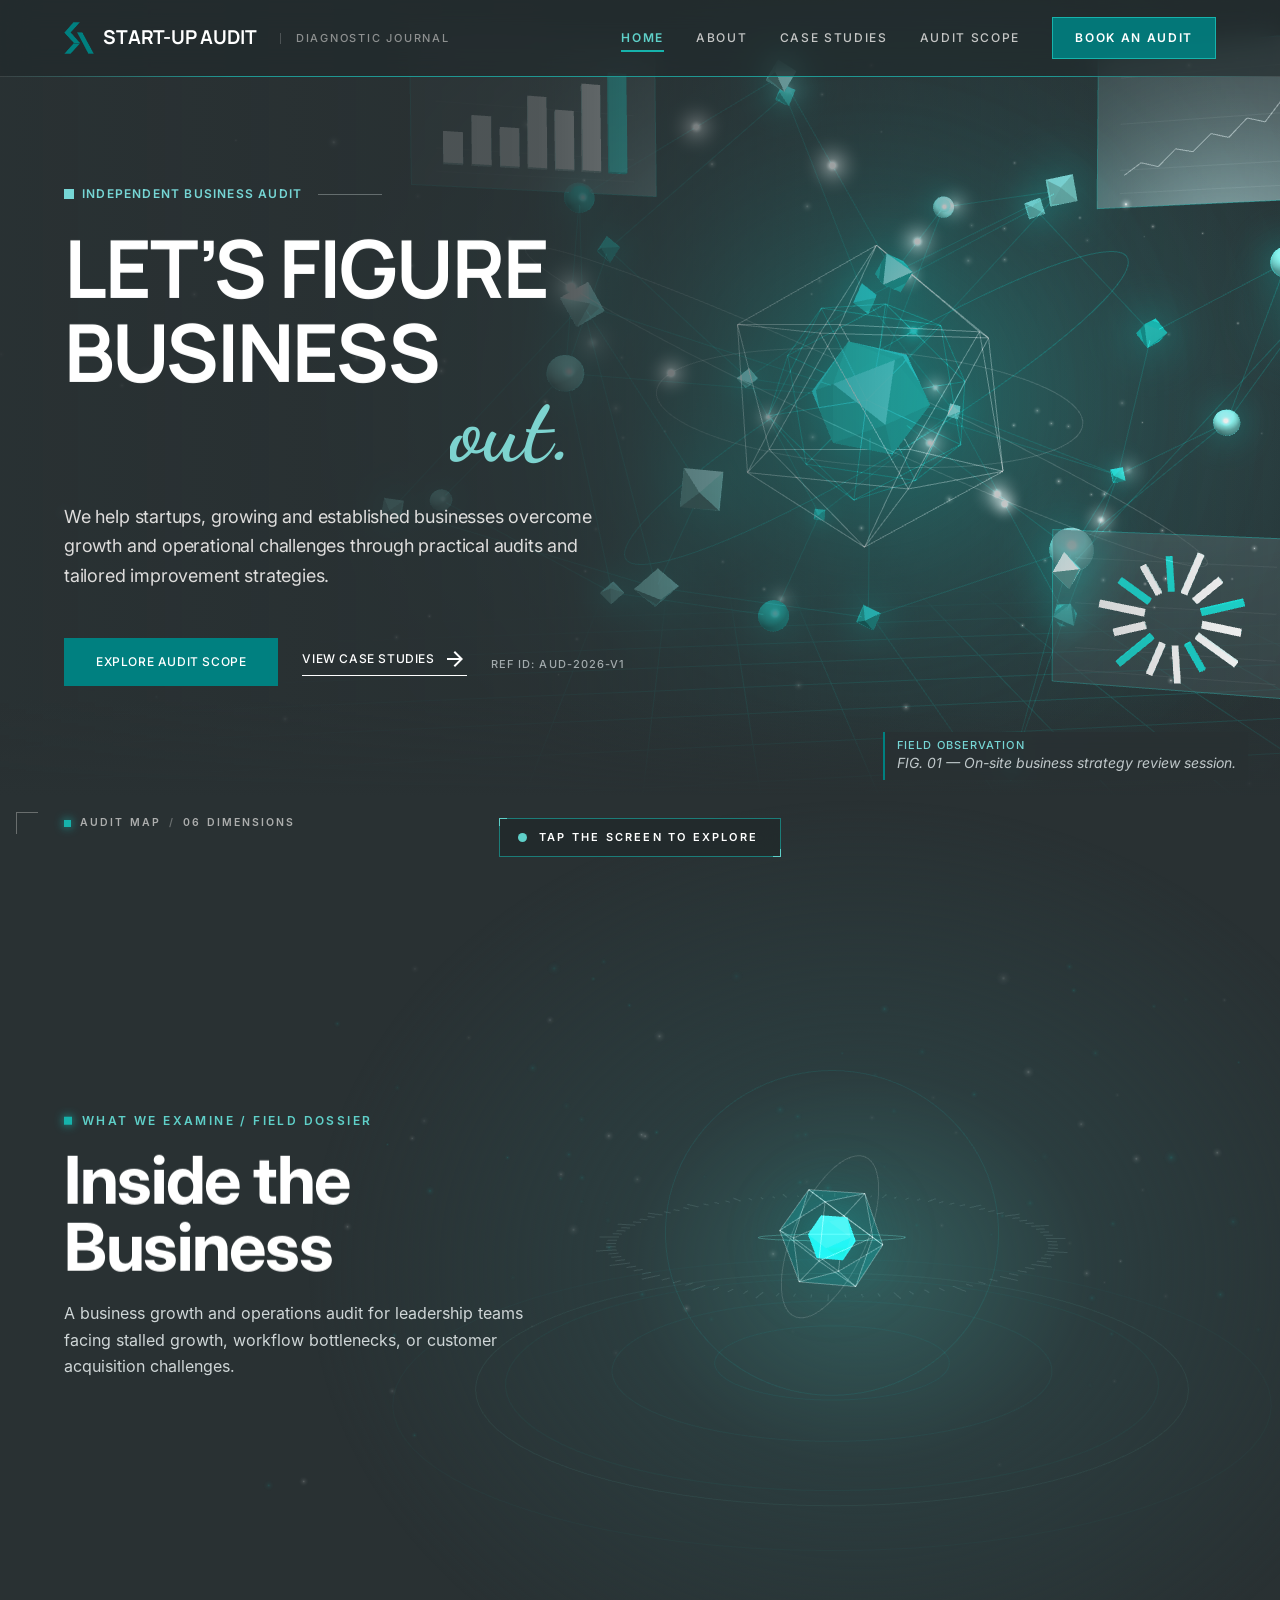
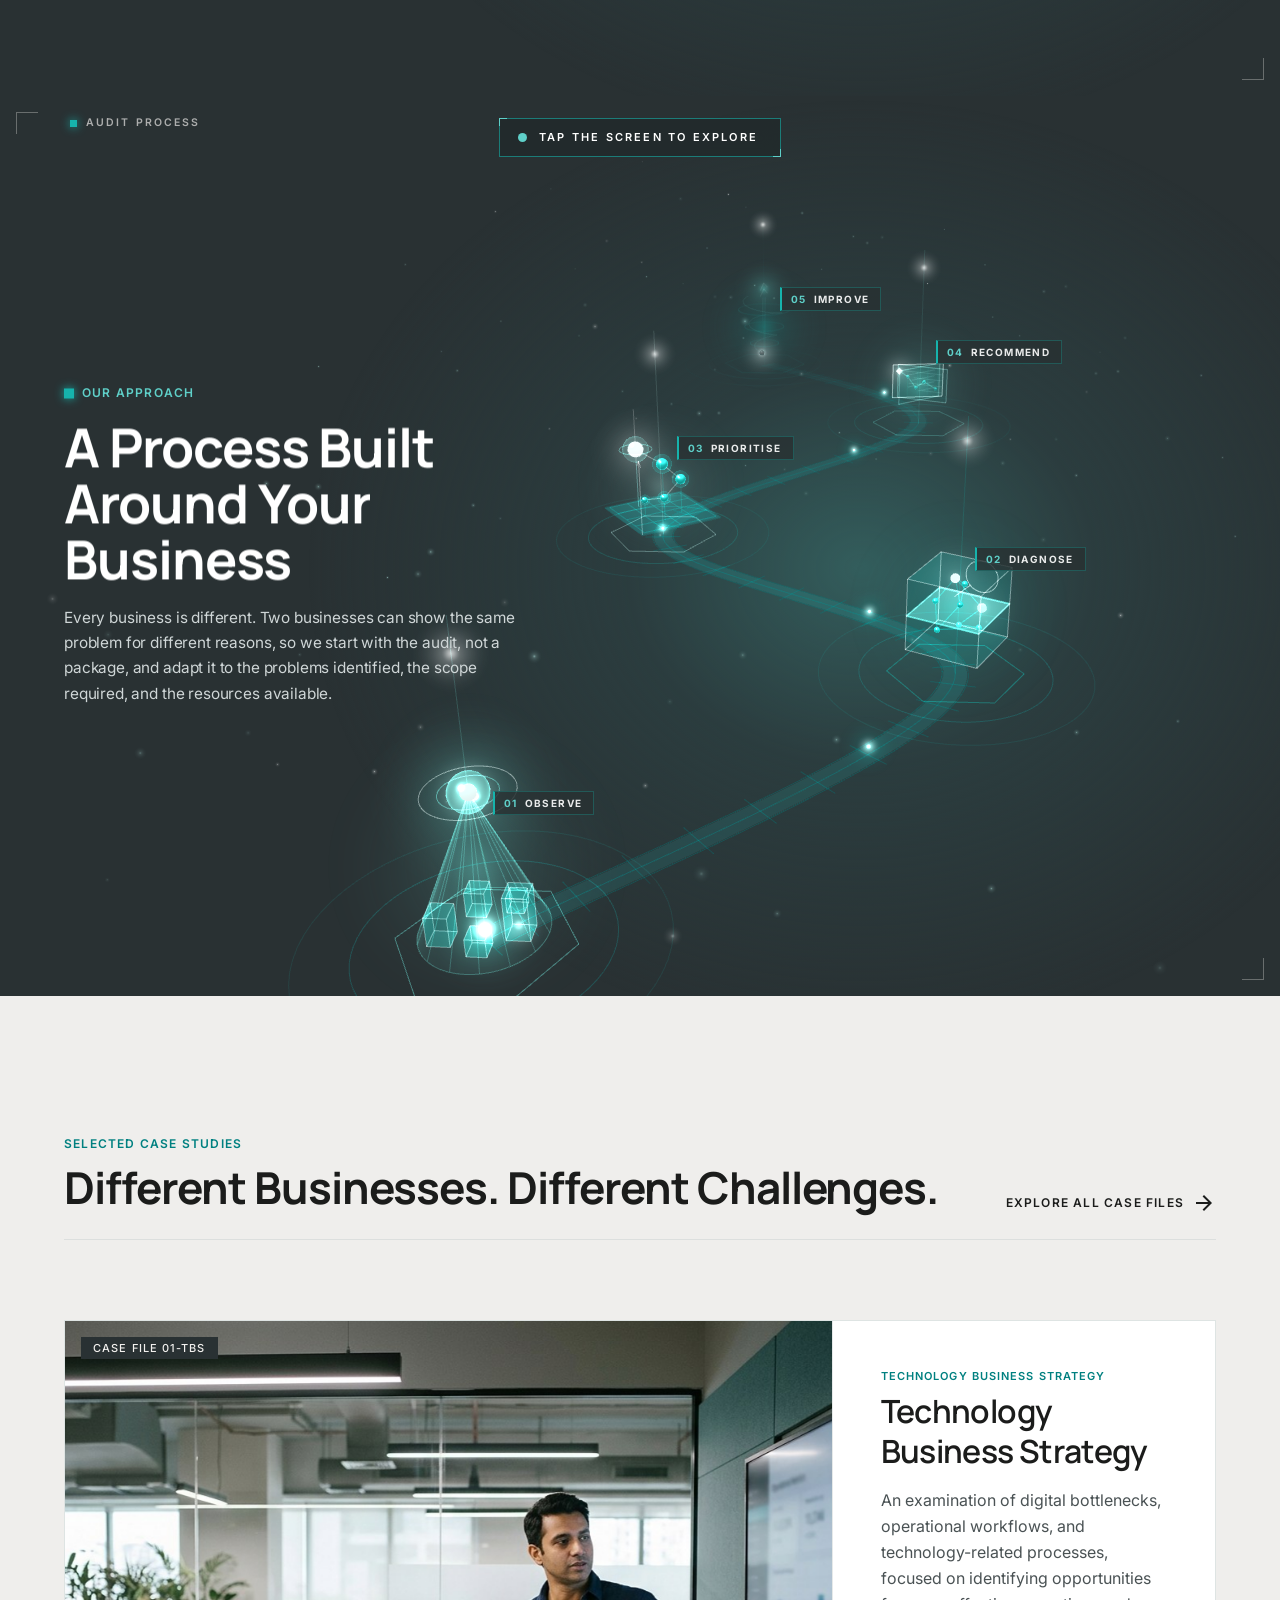
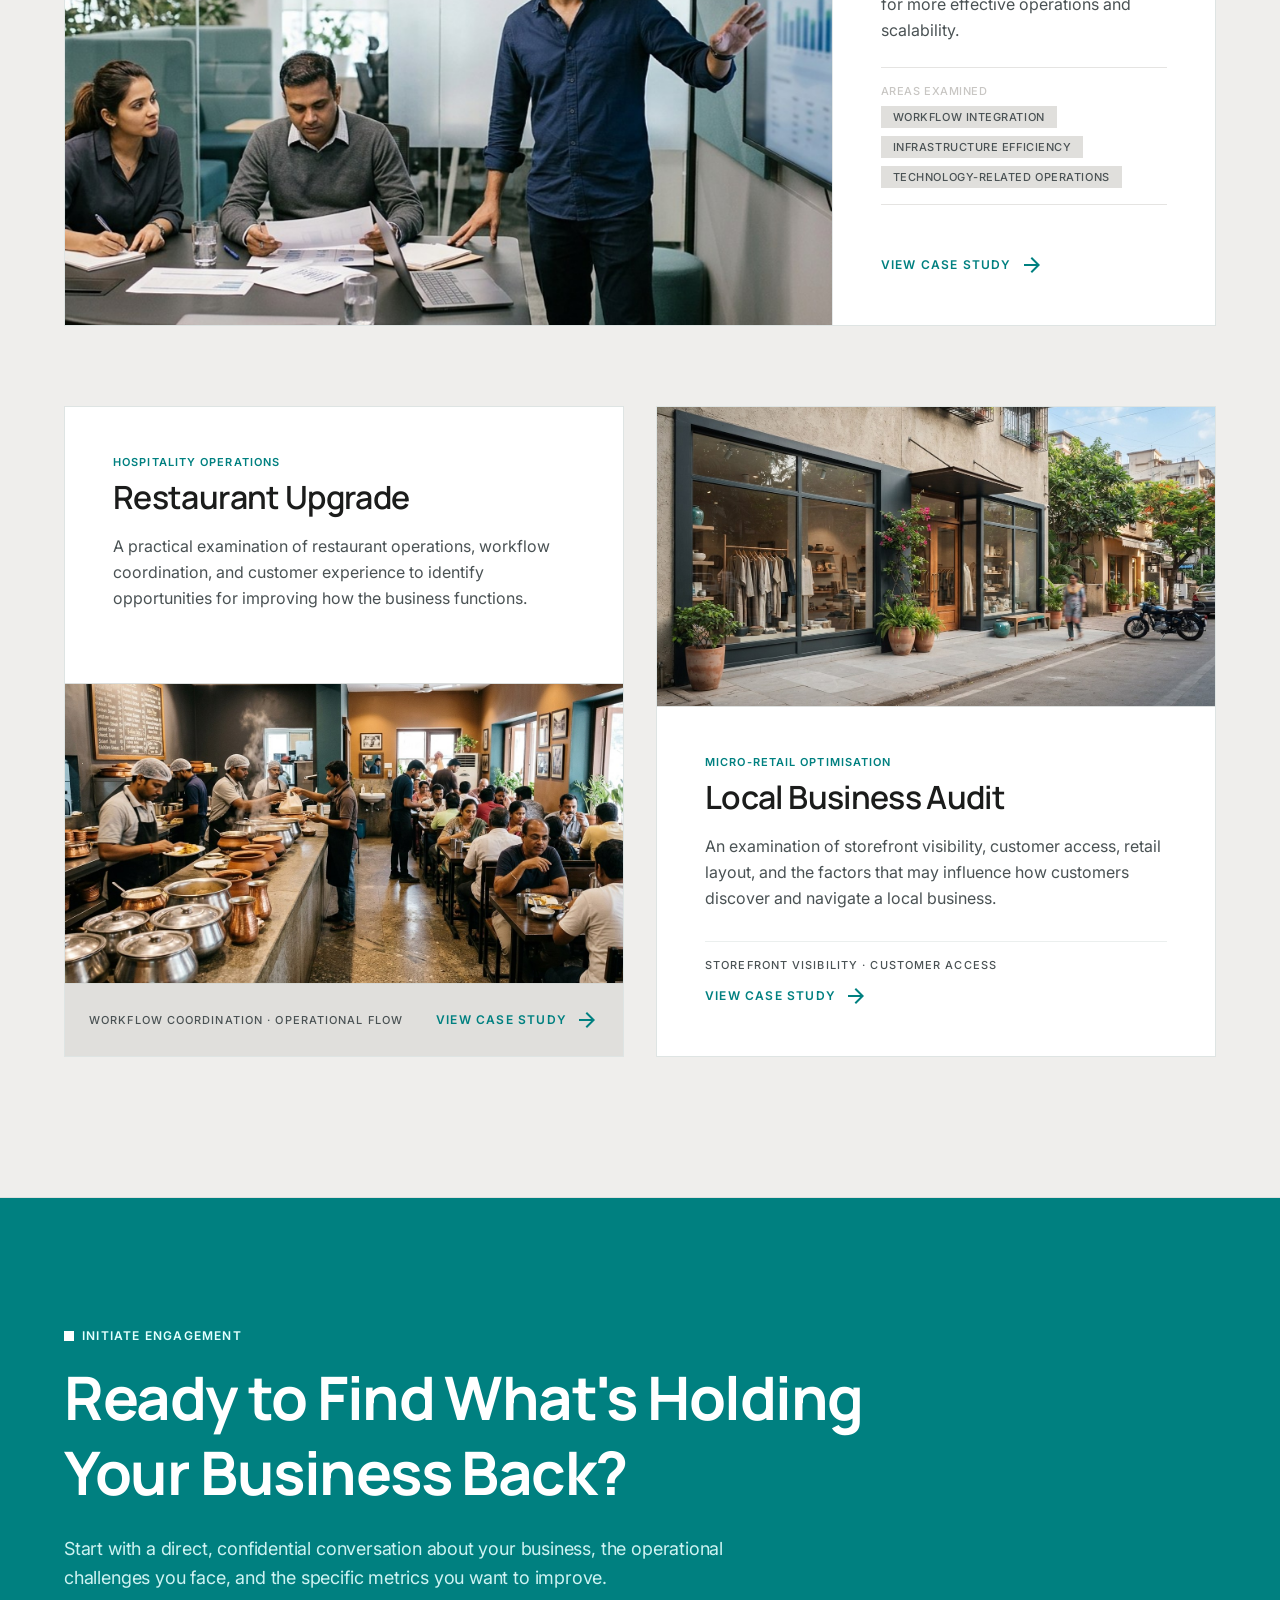
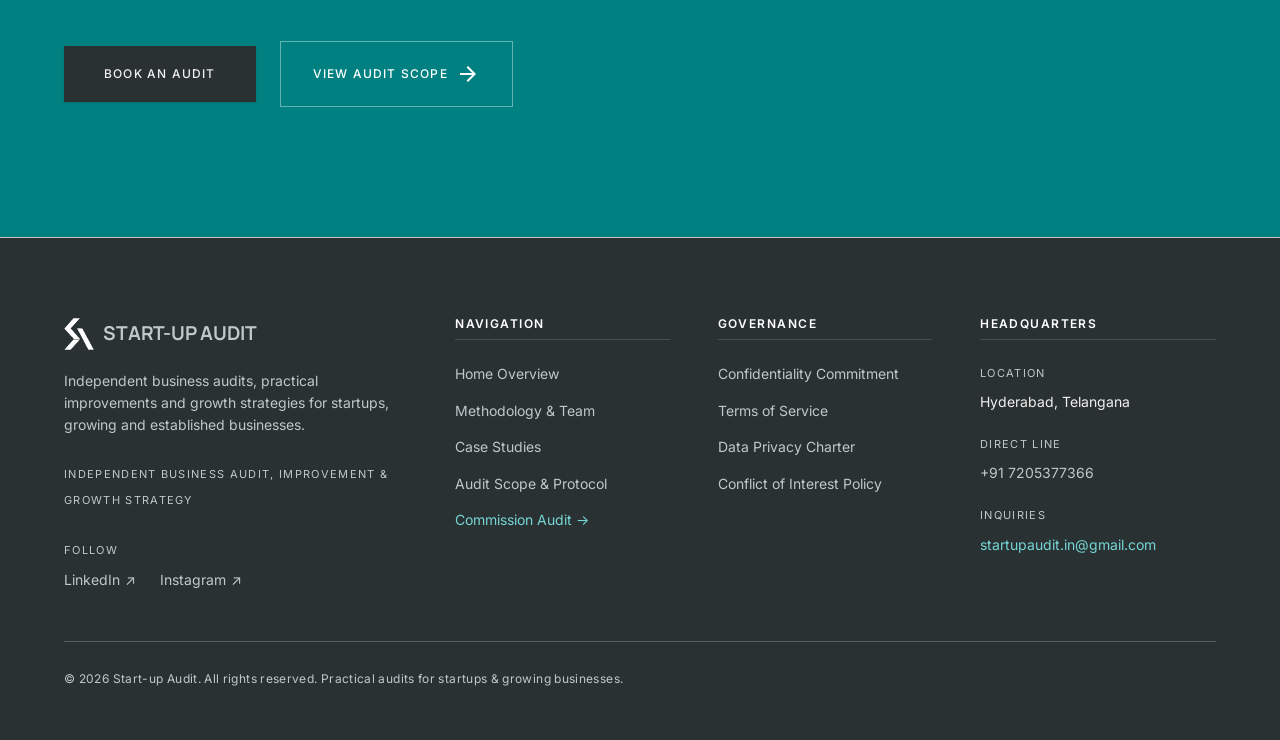
==== index.html @ 1851f8f7 "Home: HUD masthead that docks into a three-bar button, and tap-to-start gate for the 3D stories Co-A" ====
<!DOCTYPE html>
<html lang="en-IN">
<head>
<meta charset="utf-8">
<meta name="viewport" content="width=device-width, initial-scale=1.0">
<link href="https://fonts.googleapis.com" rel="preconnect">
<link crossorigin="" href="https://fonts.gstatic.com" rel="preconnect">
<link href="https://fonts.googleapis.com/css2?family=Inter:wght@300;400;500;600;700&amp;family=Manrope:wght@500;600;700;800&amp;family=Dancing+Script:wght@700&amp;display=swap" rel="stylesheet">
<title>Business Audit &amp; Growth Consultant Hyderabad | Start-up Audit</title>
<meta name="description" content="Independent business consultant in Hyderabad. Business audits, growth strategy and practical improvements for startups, growing and established businesses.">
<meta name="google-site-verification" content="BYNT9_urUxuMPynJCiL_C7TUNRv2Ig3piLC4osWs_dU" />
<meta name="robots" content="index, follow, max-image-preview:large">
<link rel="canonical" href="https://startup-audit.pages.dev/">
<meta name="author" content="Bhola, Start-up Audit">
<meta name="theme-color" content="#008080">
<meta property="og:title" content="Business Audit &amp; Growth Consultant Hyderabad | Start-up Audit">
<meta property="og:description" content="Independent business consultant in Hyderabad. Business audits, growth strategy and practical improvements for startups, growing and established businesses.">
<meta property="og:url" content="https://startup-audit.pages.dev/">
<meta property="og:image" content="https://startup-audit.pages.dev/assets/img/social-share.png?v=2">
<meta property="og:image:width" content="1200">
<meta property="og:image:height" content="630">
<meta property="og:image:alt" content="Start-up Audit — Independent Business Audit">
<meta property="og:type" content="website">
<meta property="og:site_name" content="Start-up Audit">
<meta property="og:locale" content="en_IN">
<meta name="twitter:card" content="summary_large_image">
<meta name="twitter:title" content="Business Audit &amp; Growth Consultant Hyderabad | Start-up Audit">
<meta name="twitter:description" content="Independent business consultant in Hyderabad. Business audits, growth strategy and practical improvements for startups, growing and established businesses.">
<meta name="twitter:image" content="https://startup-audit.pages.dev/assets/img/social-share.png?v=2">
<link rel="icon" type="image/png" sizes="48x48" href="assets/img/favicon-48.png">
<link rel="icon" type="image/png" sizes="192x192" href="assets/img/favicon-192.png">
<link rel="apple-touch-icon" href="assets/img/apple-touch-icon.png">
<script>document.documentElement.classList.add('js');</script>
<link rel="stylesheet" href="assets/css/home.css">
<link rel="stylesheet" href="assets/css/site.css">
<link rel="stylesheet" href="assets/css/hero3d.css">
<link rel="stylesheet" href="assets/css/audit3d.css">
<link rel="stylesheet" href="assets/css/method3d.css">
<link rel="stylesheet" href="assets/css/hudnav.css">
<script src="assets/js/site.js" defer></script>
<script src="assets/js/hero3d.js" defer></script>
<script src="assets/js/audit3d.js" defer></script>
<script src="assets/js/method3d.js" defer></script>
<script type="application/ld+json">
{
  "@context": "https://schema.org",
  "@graph": [
    {
      "@type": [
        "ProfessionalService",
        "LocalBusiness"
      ],
      "@id": "https://startup-audit.pages.dev/#organization",
      "name": "Start-up Audit",
      "url": "https://startup-audit.pages.dev/",
      "logo": "https://startup-audit.pages.dev/assets/img/logo.png",
      "sameAs": [
        "https://www.linkedin.com/company/145429270/",
        "https://www.instagram.com/startup.audit/"
      ],
      "image": "https://startup-audit.pages.dev/assets/img/social-share.png",
      "description": "Independent business audits, practical improvements and growth strategies for startups, growing and established businesses in Hyderabad.",
      "slogan": "Let's figure business out.",
      "email": "startupaudit.in@gmail.com",
      "telephone": "+917205377366",
      "address": {
        "@type": "PostalAddress",
        "addressLocality": "Hyderabad",
        "addressRegion": "Telangana",
        "addressCountry": "IN"
      },
      "areaServed": [
        {
          "@type": "City",
          "name": "Hyderabad"
        },
        {
          "@type": "State",
          "name": "Telangana"
        },
        {
          "@type": "Country",
          "name": "India"
        }
      ],
      "founder": {
        "@id": "https://startup-audit.pages.dev/about.html#founder"
      },
      "knowsAbout": [
        "Business audit",
        "Workflow audit",
        "Growth strategy",
        "Customer acquisition",
        "Brand and digital presence",
        "Operational efficiency"
      ],
      "contactPoint": {
        "@type": "ContactPoint",
        "contactType": "customer support",
        "telephone": "+917205377366",
        "email": "startupaudit.in@gmail.com",
        "areaServed": "IN",
        "availableLanguage": [
          "English",
          "Hindi"
        ]
      },
      "hasOfferCatalog": {
        "@type": "OfferCatalog",
        "name": "Business audit areas",
        "itemListElement": [
          {
            "@type": "Offer",
            "itemOffered": {
              "@type": "Service",
              "name": "Brand & Digital Presence Audit",
              "url": "https://startup-audit.pages.dev/audit-scope.html#brand-digital-presence",
              "provider": {
                "@id": "https://startup-audit.pages.dev/#organization"
              },
              "areaServed": "Hyderabad, India"
            }
          },
          {
            "@type": "Offer",
            "itemOffered": {
              "@type": "Service",
              "name": "Business Model & Financial Review",
              "url": "https://startup-audit.pages.dev/audit-scope.html#business-model-financial-review",
              "provider": {
                "@id": "https://startup-audit.pages.dev/#organization"
              },
              "areaServed": "Hyderabad, India"
            }
          },
          {
            "@type": "Offer",
            "itemOffered": {
              "@type": "Service",
              "name": "Operational & Workflow Audit",
              "url": "https://startup-audit.pages.dev/audit-scope.html#operational-workflow-audit",
              "provider": {
                "@id": "https://startup-audit.pages.dev/#organization"
              },
              "areaServed": "Hyderabad, India"
            }
          },
          {
            "@type": "Offer",
            "itemOffered": {
              "@type": "Service",
              "name": "Customer Experience Audit",
              "url": "https://startup-audit.pages.dev/audit-scope.html#customer-experience-audit",
              "provider": {
                "@id": "https://startup-audit.pages.dev/#organization"
              },
              "areaServed": "Hyderabad, India"
            }
          },
          {
            "@type": "Offer",
            "itemOffered": {
              "@type": "Service",
              "name": "Digital Marketing Audit & Customer Acquisition",
              "url": "https://startup-audit.pages.dev/audit-scope.html#marketing-customer-retention",
              "provider": {
                "@id": "https://startup-audit.pages.dev/#organization"
              },
              "areaServed": "Hyderabad, India"
            }
          },
          {
            "@type": "Offer",
            "itemOffered": {
              "@type": "Service",
              "name": "Growth & Business Strategy",
              "url": "https://startup-audit.pages.dev/audit-scope.html#growth-business-strategy",
              "provider": {
                "@id": "https://startup-audit.pages.dev/#organization"
              },
              "areaServed": "Hyderabad, India"
            }
          }
        ]
      }
    },
    {
      "@type": "WebSite",
      "@id": "https://startup-audit.pages.dev/#website",
      "url": "https://startup-audit.pages.dev/",
      "name": "Start-up Audit",
      "publisher": {
        "@id": "https://startup-audit.pages.dev/#organization"
      },
      "inLanguage": "en-IN"
    }
  ]
}
</script>
</head>
<body class="bg-surface-container-lowest font-body-md text-body-md text-on-surface antialiased" data-page="home">
<a class="sa-skip" href="#main">Skip to content</a>
<header class="sa-header" data-header>
<div class="sa-header__bar">
<a class="sa-brand" href="index.html" aria-label="Start-up Audit — home"><img src="assets/img/logo-teal.png" alt="" width="30" height="32"><span>START-UP AUDIT</span></a>
<span class="sa-tag">Diagnostic Journal</span>
<nav class="sa-nav" aria-label="Primary"><a href="index.html" aria-current="page">Home</a><a href="about.html">About</a><a href="case-studies.html">Case Studies</a><a href="audit-scope.html">Audit Scope</a></nav>
<a class="sa-cta" href="book-an-audit.html">Book an Audit</a>
<button class="sa-burger" type="button" aria-expanded="false" aria-controls="sa-mobile" aria-label="Open menu"><span class="sa-burger__bars" aria-hidden="true"><i></i><i></i><i></i></span></button>
</div>
<nav id="sa-mobile" class="sa-mobile" aria-label="Mobile" hidden>
<a href="index.html" aria-current="page">Home</a><a href="about.html">About</a><a href="case-studies.html">Case Studies</a><a href="audit-scope.html">Audit Scope</a>
<a class="sa-mobile__cta" href="book-an-audit.html">Book an Audit</a>
</nav>
</header>
<main id="main" class="w-full pt-[76px] bg-surface-container-lowest min-h-screen">
<div class="flex flex-col w-full">
<!-- =========================================================================
       SECTION B: HERO — STRONG EDITORIAL COMPOSITION (640-720px height)
       ========================================================================= -->
<section id="home-hero" class="w-full bg-inverse-surface border-b border-surface-variant overflow-hidden relative">
<div class="relative w-full min-h-[520px] lg:min-h-[720px] flex items-center overflow-hidden"> <!-- hero -->
<!-- Background Image -->
<div class="absolute inset-0 z-0">
<img src="assets/img/hero-workshop.jpg" alt="Three colleagues around a round table reviewing printed charts and notes in a bright meeting room." fetchpriority="high" decoding="async" class="w-full h-full object-cover object-right md:object-center">
</div>
<!-- Charcoal Gradient Overlay for effortless contrast -->
<div class="absolute inset-0 z-10 pointer-events-none" style="background: linear-gradient(to right, rgba(41, 49, 51, 0.94) 0%, rgba(41, 49, 51, 0.82) 42%, rgba(41, 49, 51, 0.35) 72%, rgba(41, 49, 51, 0.05) 100%);"></div>
<!-- Overlaid Typography & CTAs -->
<div class="relative z-20 w-full max-w-[1440px] mx-auto px-margin py-space-xl flex flex-col justify-center">
<div class="max-w-2xl space-y-space-md">
<!-- Micro-Label -->
<div class="flex items-center gap-space-xs">
<span class="w-2.5 h-2.5 bg-inverse-primary inline-block"></span>
<span class="font-label-md text-label-md uppercase tracking-widest text-inverse-primary font-semibold">
            INDEPENDENT BUSINESS AUDIT
          </span>
<div class="h-[1px] w-16 bg-outline-variant/40 ml-space-xs"></div>
</div>
<!-- Headline -->
<h1 data-text-reveal data-hero class="font-headline-xl text-[32px] leading-[1.1] md:text-headline-xl lg:font-display-xl lg:text-display-xl tracking-tight text-surface-container-lowest font-bold uppercase leading-[1.05]">LET&#8217;S FIGURE<br><span class="sa-hero-biz">BUSINESS<span class="sa-hero-out">out.</span></span></h1>
<!-- Supporting Text -->
<p class="font-body-lg text-body-lg text-inverse-on-surface/90 max-w-xl font-normal leading-relaxed">
          We help startups, growing and established businesses overcome growth and operational challenges through practical audits and tailored improvement strategies.
        </p>
<!-- CTA Group -->
<div class="pt-space-md flex flex-wrap items-center gap-space-md">
<a class="inline-flex items-center justify-center bg-primary-container hover:bg-primary text-on-primary font-label-md text-label-md uppercase tracking-wider px-8 py-4 transition-colors" href="audit-scope.html">Explore Audit Scope
          </a>
<a class="group inline-flex items-center gap-2 font-label-md text-label-md uppercase tracking-wider text-surface-container-lowest hover:text-inverse-primary pb-1 border-b border-surface-container-lowest hover:border-inverse-primary transition-all" href="case-studies.html">
<span class="">View Case Studies</span>
<span class="sa-ico text-[16px] group-hover:translate-x-1 transition-transform"><svg stroke="currentColor" fill="currentColor" stroke-width="0" viewBox="0 0 24 24" aria-hidden="true" focusable="false" height="1em" width="1em" xmlns="http://www.w3.org/2000/svg"><path fill="none" d="M0 0h24v24H0z"></path><path d="m12 4-1.41 1.41L16.17 11H4v2h12.17l-5.58 5.59L12 20l8-8z"></path></svg></span>
</a>
<div class="w-full lg:w-auto pt-space-xs lg:pt-0">
<span class="font-label-sm text-label-sm uppercase tracking-widest text-secondary-fixed-dim/80">REF ID: AUD-2026-V1</span>
</div>
</div>
</div>
</div>
<!-- Architectural Caption Tag Bottom Right -->
<div class="hidden md:block absolute bottom-4 right-8 z-20 bg-inverse-surface/85 backdrop-blur-sm border-l-2 border-primary-container px-3 py-1.5">
<div class="font-label-sm text-label-sm uppercase tracking-widest text-inverse-primary">FIELD OBSERVATION</div>
<div class="font-body-sm text-body-sm text-secondary-fixed-dim italic">FIG. 01 — On-site business strategy review session.</div>
</div>
</div>
</section>
<!-- =========================================================================
       SECTION C: STATEMENT SECTION (Full-width Platinum White #E5E4E2)
       ========================================================================= -->

<!-- =========================================================================
       SECTION D: INSIDE THE BUSINESS — SCROLL-DRIVEN 3D AUDIT SYSTEM
       ========================================================================= -->
<section id="services" class="a3d-section">
<!-- Scroll-driven 3D audit system (assets/js/audit3d.js, assets/css/audit3d.css). Every dimension below is real HTML, so it still reads without WebGL or JavaScript. -->
<div class="a3d" data-a3d>
<div class="a3d-track">
<div class="a3d-pin">
<div class="a3d-glow" aria-hidden="true"></div>
<canvas class="a3d-canvas" aria-hidden="true"></canvas>
<div class="a3d-title">
<div class="a3d-eyebrow"><span class="a3d-sq"></span><span>WHAT WE EXAMINE / FIELD DOSSIER</span></div>
<h2 data-text-reveal>Inside the Business</h2>
<p>A business growth and operations audit for leadership teams facing stalled growth, workflow bottlenecks, or customer acquisition challenges.</p>
</div>
<div class="a3d-hud" aria-hidden="true"><span class="a3d-dot"></span><span class="a3d-hud-o">AUDIT MAP <i>/</i> 06 DIMENSIONS</span><span class="a3d-hud-f">AUDIT MAP <i>/</i> <b data-cur>01</b> OF 06</span></div>
<div class="a3d-labels" aria-hidden="true">
<span class="a3d-lbl" data-name="Brand &amp; Digital Presence"><b>01</b><span>Brand &amp; Digital Presence</span></span>
<span class="a3d-lbl" data-name="Business Model &amp; Financial Review"><b>02</b><span>Business Model &amp; Financial Review</span></span>
<span class="a3d-lbl" data-name="Operations"><b>03</b><span>Operations</span></span>
<span class="a3d-lbl" data-name="Customer Experience"><b>04</b><span>Customer Experience</span></span>
<span class="a3d-lbl" data-name="Marketing &amp; Retention"><b>05</b><span>Marketing &amp; Retention</span></span>
<span class="a3d-lbl" data-name="Growth &amp; Business Strategy"><b>06</b><span>Growth &amp; Business Strategy</span></span>
</div>
<div class="a3d-hint" aria-hidden="true"><span class="a3d-hint-o">Tap the screen to begin <i>·</i> or keep scrolling</span><span class="a3d-hint-f">Scroll for the next module</span><span class="a3d-hint-l">Scroll to continue</span></div>
<div class="a3d-rail" aria-hidden="true"><i></i><i></i><i></i><i></i><i></i><i></i></div>
<div class="a3d-panel" aria-live="polite">
<article class="a3d-art" data-i="0" aria-labelledby="a3d-t0">
<div class="a3d-meta"><span class="a3d-chap">CHAPTER 01 <i>/</i> IDENTITY &amp; TOUCHPOINTS</span><span class="a3d-stagen">STAGE 01 OF 06</span></div>
<figure class="a3d-fig"><img src="assets/img/ch1-brand-storefront.jpg" alt="A modern independent clothing boutique with a glass shopfront on a busy neighbourhood street." width="1264" height="848" loading="lazy" decoding="async"></figure>
<div class="a3d-head"><span class="a3d-num">01</span><span class="a3d-chip">BRAND &amp; DIGITAL PRESENCE</span></div>
<h3 id="a3d-t0">Brand &amp; Digital Presence Audit</h3>
<p>We review your website, search and social presence, brand message and customer journey to find gaps that make it harder for the right customers to find and trust you.</p>
<div class="a3d-actions"><a class="a3d-link" href="audit-scope.html#brand-digital-presence">Explore audit →</a></div>
</article>
<article class="a3d-art" data-i="1" aria-labelledby="a3d-t1">
<div class="a3d-meta"><span class="a3d-chap">CHAPTER 02 <i>/</i> CAPITAL &amp; MARGIN INTEGRITY</span><span class="a3d-stagen">STAGE 02 OF 06</span></div>
<figure class="a3d-fig"><img src="assets/img/ch2-financial-ledger.jpg" alt="An overhead view of hands reviewing printed financial statements beside a calculator and a laptop showing a spreadsheet." width="1264" height="848" loading="lazy" decoding="async"><figcaption>FINANCIAL REVIEW</figcaption></figure>
<div class="a3d-head"><span class="a3d-num">02</span><span class="a3d-chip">BUSINESS MODEL &amp; FINANCIAL REVIEW</span></div>
<h3 id="a3d-t1">Business Model &amp; Financial Review</h3>
<p>We examine the business model, pricing, margins and operating costs to find financial weak points early.</p>
<div class="a3d-actions"><a class="a3d-link" href="audit-scope.html#business-model-financial-review">Explore audit →</a></div>
</article>
<article class="a3d-art" data-i="2" aria-labelledby="a3d-t2">
<div class="a3d-meta"><span class="a3d-chap">CHAPTER 03 <i>/</i> CAPACITY &amp; THROUGHPUT</span><span class="a3d-stagen">STAGE 03 OF 06</span></div>
<figure class="a3d-fig"><img src="assets/img/ch3-warehouse.jpg" alt="Two staff members packing and checking stock beside steel shelving in a small business stockroom." width="1264" height="848" loading="lazy" decoding="async"></figure>
<div class="a3d-head"><span class="a3d-num">03</span><span class="a3d-chip">OPERATIONAL AUDIT</span></div>
<h3 id="a3d-t2">Operational &amp; Workflow Audit</h3>
<p>We map key workflows, handoffs, delays and responsibilities to find bottlenecks, then suggest prioritised improvements with practical timelines.</p>
<div class="a3d-actions"><a class="a3d-link" href="audit-scope.html#operational-workflow-audit">Explore audit →</a></div>
</article>
<article class="a3d-art" data-i="3" aria-labelledby="a3d-t3">
<div class="a3d-meta"><span class="a3d-chap">CHAPTER 04 <i>/</i> JOURNEY &amp; RETENTION</span><span class="a3d-stagen">STAGE 04 OF 06</span></div>
<figure class="a3d-fig"><img src="assets/img/ch4-service-point.jpg" alt="A cafe owner handing a paper bag across the counter to a smiling customer." width="1264" height="848" loading="lazy" decoding="async"><figcaption>SERVICE POINT MAPPING</figcaption></figure>
<div class="a3d-head"><span class="a3d-num">04</span><span class="a3d-chip">CUSTOMER EXPERIENCE AUDIT</span></div>
<h3 id="a3d-t3">Customer Experience Audit</h3>
<p>We trace the customer journey from discovery to enquiry, purchase and repeat business to find friction limiting acquisition or loyalty.</p>
<div class="a3d-actions"><a class="a3d-link" href="audit-scope.html#customer-experience-audit">Explore audit →</a></div>
</article>
<article class="a3d-art" data-i="4" aria-labelledby="a3d-t4">
<div class="a3d-meta"><span class="a3d-chap">CHAPTER 05 <i>/</i> CONVERSION &amp; RETENTION</span><span class="a3d-stagen">STAGE 05 OF 06</span></div>
<figure class="a3d-fig"><img src="assets/img/ch5-botanical-storefront.jpg" alt="An inviting neighbourhood shop with large windows, planters and cafe seating on the pavement." width="1264" height="848" loading="lazy" decoding="async"><figcaption>COMMUNICATION CADENCE</figcaption></figure>
<div class="a3d-head"><span class="a3d-num">05</span><span class="a3d-chip">MARKETING &amp; CUSTOMER RETENTION</span><span class="a3d-sub">SUSTAINABLE REPEAT DEMAND</span></div>
<h3 id="a3d-t4">Digital Marketing Audit &amp; Customer Acquisition</h3>
<p>We review marketing channels, messaging and conversion paths to assess how customers are acquired, where prospects drop off and how retention can improve.</p>
<div class="a3d-actions"><a class="a3d-link" href="audit-scope.html#marketing-customer-retention">Explore audit →</a></div>
</article>
<article class="a3d-art" data-i="5" aria-labelledby="a3d-t5">
<div class="a3d-meta"><span class="a3d-chap">CHAPTER 06 <i>/</i> MACRO STRATEGY &amp; CAPITAL</span><span class="a3d-stagen">STAGE 06 OF 06 — FINALE</span></div>
<figure class="a3d-fig"><img src="assets/img/case-technology-office.jpg" alt="Four colleagues gathered around a long table reviewing plans in a modern open office." width="1376" height="768" loading="lazy" decoding="async"><figcaption>PHASED EXPANSION FRAMEWORK</figcaption></figure>
<div class="a3d-head"><span class="a3d-num">06</span><span class="a3d-chip">GROWTH &amp; BUSINESS STRATEGY</span></div>
<h3 id="a3d-t5">Growth &amp; Business Strategy</h3>
<p>Where revenue exists but growth has stalled, we review positioning, capacity and past growth efforts to set practical priorities in a roadmap.</p>
<div class="a3d-actions"><a class="a3d-link" href="audit-scope.html#growth-business-strategy">Explore audit →</a></div>
</article>
</div>
<ul class="a3d-sr" aria-label="Six audit dimensions"><li><a href="audit-scope.html#brand-digital-presence">Brand &amp; Digital Presence</a></li><li><a href="audit-scope.html#business-model-financial-review">Business Model &amp; Financial Review</a></li><li><a href="audit-scope.html#operational-workflow-audit">Operations</a></li><li><a href="audit-scope.html#customer-experience-audit">Customer Experience</a></li><li><a href="audit-scope.html#marketing-customer-retention">Marketing &amp; Retention</a></li><li><a href="audit-scope.html#growth-business-strategy">Growth &amp; Business Strategy</a></li></ul>
</div>
</div>
</div>
</section>
<!-- =========================================================================
       SECTION E: AUDIT PROCESS (Pure White #FFFFFF)
       ========================================================================= -->
<section id="process" class="w-full bg-surface-container-lowest py-14 lg:py-[140px] border-b border-surface-variant">
<div class="max-w-[1440px] mx-auto px-margin">
<!-- Process Header -->
<div class="max-w-3xl mb-space-xl">
<div class="flex items-center gap-space-xs mb-space-xs">
<span class="w-2.5 h-2.5 bg-primary-container inline-block"></span>
<span class="font-label-md text-label-md uppercase tracking-widest text-primary-container font-semibold">OUR APPROACH</span>
</div>
<h2 data-text-reveal class="font-headline-xl text-[28px] leading-tight md:text-headline-xl text-on-surface font-bold tracking-tight mb-space-sm">
          A Process Built Around Your Business
        </h2>
<p class="font-body-lg text-body-lg text-on-surface-variant">
          Every business is different. Two businesses can show the same problem for different reasons, so we start with the audit, not a package, and adapt it to the problems identified, the scope required, and the resources available.
        </p>
</div>
<!-- 5-Stage Horizontal Process Track -->
<div class="relative mt-space-xl">
<!-- Connecting Line behind checkpoints (desktop only) -->
<div class="hidden lg:block absolute top-[28px] left-[5%] right-[5%] h-[2px] bg-surface-variant z-0 sa-draw"></div>
<div class="sa-hscroll flex items-stretch gap-4 overflow-x-auto snap-x snap-mandatory pb-6 md:pb-0 md:grid md:overflow-visible md:grid-cols-2 lg:grid-cols-5 md:gap-gutter lg:gap-space-md relative z-10" data-stagger tabindex="0" aria-label="Audit process steps, scroll horizontally">
<!-- Step 1: Observe -->
<div class="flex flex-col shrink-0 w-[72%] snap-start md:w-auto md:shrink">
<div class="flex items-center gap-3 mb-space-md">
<div class="w-14 h-14 bg-surface-container-lowest border-2 border-primary-container flex items-center justify-center font-headline-md text-xl md:text-headline-md text-primary-container font-bold shadow-sm">
                01
              </div>
<div class="lg:hidden h-[1px] flex-1 bg-surface-variant"></div>
</div>
<div class="border-t-2 border-primary-container lg:border-t-0 pt-space-xs">
<h3 class="font-headline-md text-xl md:text-headline-md text-on-surface font-semibold mb-space-xs">Observe</h3>
<p class="font-body-sm text-body-sm text-on-surface-variant leading-relaxed">
                Understand how the business works through walkthroughs, records and direct observation of daily operations.
              </p>
</div>
</div>
<!-- Step 2: Diagnose -->
<div class="flex flex-col shrink-0 w-[72%] snap-start md:w-auto md:shrink">
<div class="flex items-center gap-3 mb-space-md">
<div class="w-14 h-14 bg-surface-container-lowest border-2 border-primary-container flex items-center justify-center font-headline-md text-xl md:text-headline-md text-primary-container font-bold shadow-sm">
                02
              </div>
<div class="lg:hidden h-[1px] flex-1 bg-surface-variant"></div>
</div>
<div class="border-t-2 border-primary-container lg:border-t-0 pt-space-xs">
<h3 class="font-headline-md text-xl md:text-headline-md text-on-surface font-semibold mb-space-xs">Diagnose</h3>
<p class="font-body-sm text-body-sm text-on-surface-variant leading-relaxed">
                Identify problems and opportunities, from workflow gaps and margin leaks to missed customers.
              </p>
</div>
</div>
<!-- Step 3: Prioritise -->
<div class="flex flex-col shrink-0 w-[72%] snap-start md:w-auto md:shrink">
<div class="flex items-center gap-3 mb-space-md">
<div class="w-14 h-14 bg-surface-container-lowest border-2 border-primary-container flex items-center justify-center font-headline-md text-xl md:text-headline-md text-primary-container font-bold shadow-sm">
                03
              </div>
<div class="lg:hidden h-[1px] flex-1 bg-surface-variant"></div>
</div>
<div class="border-t-2 border-primary-container lg:border-t-0 pt-space-xs">
<h3 class="font-headline-md text-xl md:text-headline-md text-on-surface font-semibold mb-space-xs">Prioritise</h3>
<p class="font-body-sm text-body-sm text-on-surface-variant leading-relaxed">
                Analyse root causes and rank issues by business impact, risk and effort, to start where it matters.
              </p>
</div>
</div>
<!-- Step 4: Recommend -->
<div class="flex flex-col shrink-0 w-[72%] snap-start md:w-auto md:shrink">
<div class="flex items-center gap-3 mb-space-md">
<div class="w-14 h-14 bg-surface-container-lowest border-2 border-primary-container flex items-center justify-center font-headline-md text-xl md:text-headline-md text-primary-container font-bold shadow-sm">
                04
              </div>
<div class="lg:hidden h-[1px] flex-1 bg-surface-variant"></div>
</div>
<div class="border-t-2 border-primary-container lg:border-t-0 pt-space-xs">
<h3 class="font-headline-md text-xl md:text-headline-md text-on-surface font-semibold mb-space-xs">Recommend</h3>
<p class="font-body-sm text-body-sm text-on-surface-variant leading-relaxed">
                Develop practical solutions that fit your needs, resources, timelines and costs.
              </p>
</div>
</div>
<!-- Step 5: Improve -->
<div class="flex flex-col shrink-0 w-[72%] snap-start md:w-auto md:shrink">
<div class="flex items-center gap-3 mb-space-md">
<div class="w-14 h-14 bg-primary-container text-on-primary flex items-center justify-center font-headline-md text-xl md:text-headline-md font-bold shadow-sm">
                05
              </div>
<div class="lg:hidden h-[1px] flex-1 bg-surface-variant"></div>
</div>
<div class="border-t-2 border-primary-container lg:border-t-0 pt-space-xs">
<h3 class="font-headline-md text-xl md:text-headline-md text-on-surface font-semibold mb-space-xs">Improve</h3>
<p class="font-body-sm text-body-sm text-on-surface-variant leading-relaxed">
                Support agreed implementation in stages, check the results and adjust the strategy within the engagement scope.
              </p>
</div>
</div>
</div>
</div>
<div class="mt-space-lg max-w-3xl"><p class="font-body-lg text-body-lg text-on-surface-variant leading-relaxed">For a new business or one already running, the strategy is built around your customers, services and resources, then implemented one stage at a time. <a class="text-primary underline underline-offset-4 hover:text-on-surface font-semibold" href="audit-scope.html#how-we-build-strategy">See how we build it</a></p></div>
</div>
</section>
<!-- =========================================================================
       SECTION F: CASE-STUDY SHOWCASE (Charcoal & White Transition)
       ========================================================================= -->
<section id="case-studies" class="w-full bg-surface-container py-14 lg:py-[140px] border-b border-outline-variant/40">
<div class="max-w-[1440px] mx-auto px-margin">
<div class="flex flex-col md:flex-row md:items-end justify-between mb-space-xl pb-space-md border-b border-outline-variant/40 gap-4">
<div>
<span class="font-label-md text-label-md uppercase tracking-widest text-primary font-semibold block mb-space-xs">SELECTED CASE STUDIES</span>
<h2 class="font-headline-xl text-[28px] leading-tight md:text-headline-xl text-on-surface font-bold tracking-tight" data-text-reveal>Different Businesses. Different Challenges.</h2>
</div>
<a class="group mt-4 md:mt-0 inline-flex items-center gap-2 font-label-md text-label-md uppercase tracking-widest text-on-surface hover:text-primary font-semibold transition-colors" href="case-studies.html"><span>Explore All Case Files</span><span class="sa-ico text-[16px] group-hover:translate-x-1 transition-transform"><svg stroke="currentColor" fill="currentColor" stroke-width="0" viewBox="0 0 24 24" aria-hidden="true" focusable="false" height="1em" width="1em" xmlns="http://www.w3.org/2000/svg"><path fill="none" d="M0 0h24v24H0z"></path><path d="m12 4-1.41 1.41L16.17 11H4v2h12.17l-5.58 5.59L12 20l8-8z"></path></svg></span></a>
</div>
<div class="grid grid-cols-12 gap-0 border border-outline-variant/50 bg-surface-container-lowest mb-space-xl overflow-hidden">
<div class="col-span-12 lg:col-span-8 relative min-h-[140px] sm:min-h-[220px] lg:min-h-[440px] bg-surface-container overflow-hidden" data-img-reveal>
<img class="absolute inset-0 w-full h-full object-cover" src="assets/img/cs-meeting.jpg" alt="A team member presenting a dashboard on a wall screen to two colleagues seated at a table in a glass-walled office." loading="lazy" decoding="async" data-parallax>
<div class="absolute top-4 left-4 bg-inverse-surface text-inverse-on-surface px-3 py-1 font-label-sm text-label-sm uppercase tracking-widest z-10">CASE FILE 01-TBS</div>
</div>
<div class="col-span-12 lg:col-span-4 p-space-lg flex flex-col justify-between border-t lg:border-t-0 lg:border-l border-outline-variant/40 gap-space-md">
<div>
<div class="font-label-sm text-label-sm uppercase tracking-widest text-primary font-semibold mb-2">TECHNOLOGY BUSINESS STRATEGY</div>
<h3 class="font-headline-lg text-2xl md:text-headline-lg text-on-surface font-semibold mb-space-sm">Technology Business Strategy</h3>
<p class="font-body-md text-body-md text-on-surface-variant leading-relaxed mb-space-md">An examination of digital bottlenecks, operational workflows, and technology-related processes, focused on identifying opportunities for more effective operations and scalability.</p>
<div class="border-t border-b border-surface-variant py-space-sm mb-space-md">
<div class="font-label-sm text-label-sm uppercase tracking-wider text-outline mb-2">AREAS EXAMINED</div>
<div class="flex flex-wrap gap-2"><span class="inline-block bg-surface-container-low px-3 py-1 font-label-sm text-label-sm uppercase tracking-wider text-on-surface-variant">Workflow Integration</span><span class="inline-block bg-surface-container-low px-3 py-1 font-label-sm text-label-sm uppercase tracking-wider text-on-surface-variant">Infrastructure Efficiency</span><span class="inline-block bg-surface-container-low px-3 py-1 font-label-sm text-label-sm uppercase tracking-wider text-on-surface-variant">Technology-Related Operations</span></div>
</div>
</div>
<a class="group inline-flex items-center gap-2 font-label-md text-label-md uppercase tracking-widest text-primary hover:text-on-surface font-semibold transition-colors " href="case-study-technology-business-strategy.html"><span>View Case Study</span><span class="sa-ico text-[16px] group-hover:translate-x-1 transition-transform"><svg stroke="currentColor" fill="currentColor" stroke-width="0" viewBox="0 0 24 24" aria-hidden="true" focusable="false" height="1em" width="1em" xmlns="http://www.w3.org/2000/svg"><path fill="none" d="M0 0h24v24H0z"></path><path d="m12 4-1.41 1.41L16.17 11H4v2h12.17l-5.58 5.59L12 20l8-8z"></path></svg></span></a>
</div>
</div>
<div class="grid grid-cols-12 gap-gutter" data-stagger>
<div class="col-span-12 lg:col-span-6 border border-outline-variant/50 bg-surface-container-lowest flex flex-col justify-between">
<div class="p-space-lg">
<div class="font-label-sm text-label-sm uppercase tracking-widest text-primary font-semibold mb-2">HOSPITALITY OPERATIONS</div>
<h3 class="font-headline-lg text-2xl md:text-headline-lg text-on-surface font-semibold mb-space-sm">Restaurant Upgrade</h3>
<p class="font-body-md text-body-md text-on-surface-variant leading-relaxed mb-space-md">A practical examination of restaurant operations, workflow coordination, and customer experience to identify opportunities for improving how the business functions.</p>
</div>
<div class="relative h-[200px] sm:h-[260px] lg:h-[300px] bg-surface-container overflow-hidden border-t border-outline-variant/40" data-img-reveal>
<img class="w-full h-full object-cover" src="assets/img/cs-restaurant.jpg" alt="A busy independent restaurant with cooks serving from copper pots at the counter and customers seated at long tables." loading="lazy" decoding="async">
</div>
<div class="p-space-md bg-surface-container-low flex flex-wrap items-center justify-between gap-3 border-t border-outline-variant/30">
<span class="font-label-sm text-label-sm uppercase tracking-widest text-on-surface-variant">Workflow Coordination · Operational Flow</span>
<a class="group inline-flex items-center gap-2 font-label-md text-label-md uppercase tracking-widest text-primary hover:text-on-surface font-semibold transition-colors " href="case-study-restaurant-upgrade.html"><span>View Case Study</span><span class="sa-ico text-[16px] group-hover:translate-x-1 transition-transform"><svg stroke="currentColor" fill="currentColor" stroke-width="0" viewBox="0 0 24 24" aria-hidden="true" focusable="false" height="1em" width="1em" xmlns="http://www.w3.org/2000/svg"><path fill="none" d="M0 0h24v24H0z"></path><path d="m12 4-1.41 1.41L16.17 11H4v2h12.17l-5.58 5.59L12 20l8-8z"></path></svg></span></a>
</div>
</div>
<div class="col-span-12 lg:col-span-6 border border-outline-variant/50 bg-surface-container-lowest flex flex-col justify-between">
<div class="relative h-[200px] sm:h-[260px] lg:h-[300px] bg-surface-container overflow-hidden border-b border-outline-variant/40" data-img-reveal>
<img class="w-full h-full object-cover" src="assets/img/cs-foundry.jpg" alt="A boutique clothing shop with large glass windows on a quiet street." loading="lazy" decoding="async">
</div>
<div class="p-space-lg flex-1 flex flex-col justify-between">
<div>
<div class="font-label-sm text-label-sm uppercase tracking-widest text-primary font-semibold mb-2">MICRO-RETAIL OPTIMISATION</div>
<h3 class="font-headline-lg text-2xl md:text-headline-lg text-on-surface font-semibold mb-space-sm">Local Business Audit</h3>
<p class="font-body-md text-body-md text-on-surface-variant leading-relaxed mb-space-md">An examination of storefront visibility, customer access, retail layout, and the factors that may influence how customers discover and navigate a local business.</p>
</div>
<div class="pt-space-sm border-t border-outline-variant/30 flex flex-wrap items-center justify-between gap-3">
<span class="font-label-sm text-label-sm uppercase tracking-widest text-on-surface-variant">Storefront Visibility · Customer Access</span>
<a class="group inline-flex items-center gap-2 font-label-md text-label-md uppercase tracking-widest text-primary hover:text-on-surface font-semibold transition-colors " href="case-study-local-business-audit.html"><span>View Case Study</span><span class="sa-ico text-[16px] group-hover:translate-x-1 transition-transform"><svg stroke="currentColor" fill="currentColor" stroke-width="0" viewBox="0 0 24 24" aria-hidden="true" focusable="false" height="1em" width="1em" xmlns="http://www.w3.org/2000/svg"><path fill="none" d="M0 0h24v24H0z"></path><path d="m12 4-1.41 1.41L16.17 11H4v2h12.17l-5.58 5.59L12 20l8-8z"></path></svg></span></a>
</div>
</div>
</div>
</div>
</div>
</section>
<!-- =========================================================================
       SECTION G: CLOSING CTA (Full-width Bold Teal #008080)
       ========================================================================= -->
<section class="w-full bg-primary-container text-on-primary py-14 lg:py-[130px] relative overflow-hidden">
<div class="max-w-[1440px] mx-auto px-margin relative z-10">
<div class="max-w-4xl"><div class="flex items-center gap-space-xs mb-space-sm"><span class="w-2.5 h-2.5 bg-on-primary inline-block"></span><span class="font-label-md text-label-md uppercase tracking-widest text-on-primary-container font-semibold">INITIATE ENGAGEMENT</span></div><h2 data-text-reveal class="font-display-lg text-3xl md:text-5xl lg:text-display-lg text-on-primary font-bold tracking-tight mb-space-md leading-tight">Ready to Find What's Holding Your Business Back?</h2><p class="font-body-lg text-body-lg text-on-primary-container/90 max-w-2xl font-normal leading-relaxed mb-space-lg">Start with a direct, confidential conversation about your business, the operational challenges you face, and the specific metrics you want to improve.</p><div class="flex flex-wrap items-center gap-space-md"><a class="inline-flex items-center justify-center bg-inverse-surface hover:bg-on-surface text-inverse-on-surface font-label-md text-label-md uppercase tracking-widest px-10 py-5 transition-colors shadow-sm" href="book-an-audit.html">Book an Audit</a><a class="inline-flex items-center gap-2 border border-on-primary/40 hover:border-on-primary hover:bg-on-primary/10 text-on-primary font-label-md text-label-md uppercase tracking-widest px-8 py-5 transition-colors" href="audit-scope.html">View Audit Scope <span class="sa-ico text-[18px]"><svg stroke="currentColor" fill="currentColor" stroke-width="0" viewBox="0 0 24 24" aria-hidden="true" focusable="false" height="1em" width="1em" xmlns="http://www.w3.org/2000/svg"><path fill="none" d="M0 0h24v24H0z"></path><path d="m12 4-1.41 1.41L16.17 11H4v2h12.17l-5.58 5.59L12 20l8-8z"></path></svg></span></a></div></div>
</div>
<!-- Architectural Monogram / Watermark in Background -->

</section>
</div>
</main>
<footer class="sa-footer">
<div class="sa-footer__inner">
<div class="sa-footer__grid">
<div class="sa-footer__brand">
<a class="sa-footer__logo" href="index.html" aria-label="Start-up Audit — home"><img src="assets/img/logo.png" alt="" width="36" height="32"><span>START-UP AUDIT</span></a>
<p>Independent business audits, practical improvements and growth strategies for startups, growing and established businesses.</p>
<div class="sa-footer__label">Independent Business Audit, Improvement &amp; Growth Strategy</div>
<div class="sa-footer__follow"><span class="sa-footer__label">Follow</span><ul class="sa-footer__social"><li><a href="https://www.linkedin.com/company/145429270/" target="_blank" rel="noopener noreferrer" aria-label="Start-up Audit on LinkedIn (opens in a new tab)">LinkedIn <span aria-hidden="true">↗</span></a></li><li><a href="https://www.instagram.com/startup.audit/" target="_blank" rel="noopener noreferrer" aria-label="Start-up Audit on Instagram (opens in a new tab)">Instagram <span aria-hidden="true">↗</span></a></li></ul></div>
</div>
<div>
<h2 class="sa-footer__h">Navigation</h2>
<ul>
<li><a href="index.html">Home Overview</a></li>
<li><a href="about.html">Methodology &amp; Team</a></li>
<li><a href="case-studies.html">Case Studies</a></li>
<li><a href="audit-scope.html">Audit Scope &amp; Protocol</a></li>
<li><a class="sa-footer__accent" href="book-an-audit.html">Commission Audit →</a></li>
</ul>
</div>
<div>
<h2 class="sa-footer__h">Governance</h2>
<ul>
<li><a href="policies.html#confidentiality">Confidentiality Commitment</a></li>
<li><a href="policies.html#terms">Terms of Service</a></li>
<li><a href="policies.html#privacy">Data Privacy Charter</a></li>
<li><a href="policies.html#conflict-of-interest">Conflict of Interest Policy</a></li>
</ul>
</div>
<div>
<h2 class="sa-footer__h">Headquarters</h2>
<address>
<div><span class="sa-footer__label">Location</span><span>Hyderabad, Telangana</span></div>
<div><span class="sa-footer__label">Direct Line</span><a href="tel:+917205377366">+91 7205377366</a></div>
<div><span class="sa-footer__label">Inquiries</span><a class="sa-footer__accent" href="mailto:startupaudit.in@gmail.com">startupaudit.in@gmail.com</a></div>
</address>
</div>
</div>
<div class="sa-footer__base">
<div>© <span data-year>2026</span> Start-up Audit. All rights reserved. Practical audits for startups &amp; growing businesses.</div>
</div>
</div>
</footer>
</body>
</html>
---- assets/css/home.css ----
/*! tailwindcss v4.3.3 | MIT License | https://tailwindcss.com */
@layer properties;
@layer theme, base, components, utilities;
@layer theme {
  :root, :host {
    --font-sans: -apple-system, BlinkMacSystemFont, 'Segoe UI', Roboto, 'Helvetica Neue', 'Noto Sans', Arial,
    sans-serif, 'Apple Color Emoji', 'Segoe UI Emoji', 'Segoe UI Symbol', 'Noto Color Emoji';
    --font-mono: ui-monospace, SFMono-Regular, Menlo, Monaco, Consolas, 'Liberation Mono', 'Courier New',
    monospace;
    --color-white: #fff;
    --spacing: 0.25rem;
    --container-md: 28rem;
    --container-lg: 32rem;
    --container-xl: 36rem;
    --container-2xl: 42rem;
    --container-3xl: 48rem;
    --container-4xl: 56rem;
    --text-xs: 0.75rem;
    --text-xs--line-height: calc(1 / 0.75);
    --text-lg: 1.125rem;
    --text-lg--line-height: calc(1.75 / 1.125);
    --text-xl: 1.25rem;
    --text-xl--line-height: calc(1.75 / 1.25);
    --text-2xl: 1.5rem;
    --text-2xl--line-height: calc(2 / 1.5);
    --text-3xl: 1.875rem;
    --text-3xl--line-height: calc(2.25 / 1.875);
    --text-4xl: 2.25rem;
    --text-4xl--line-height: calc(2.5 / 2.25);
    --text-5xl: 3rem;
    --text-5xl--line-height: 1;
    --text-6xl: 3.75rem;
    --text-6xl--line-height: 1;
    --text-9xl: 8rem;
    --text-9xl--line-height: 1;
    --font-weight-normal: 400;
    --font-weight-semibold: 600;
    --font-weight-bold: 700;
    --tracking-tighter: -0.05em;
    --tracking-tight: -0.025em;
    --tracking-wider: 0.05em;
    --tracking-widest: 0.1em;
    --leading-tight: 1.25;
    --leading-relaxed: 1.625;
    --blur-sm: 8px;
    --default-transition-duration: 150ms;
    --default-transition-timing-function: cubic-bezier(0.4, 0, 0.2, 1);
    --default-font-family: var(--font-sans);
    --default-mono-font-family: var(--font-mono);
  }
}
@layer base {
  *, ::after, ::before, ::backdrop, ::file-selector-button {
    box-sizing: border-box;
    margin: 0;
    padding: 0;
    border: 0 solid;
  }
  html, :host {
    line-height: 1.5;
    -webkit-text-size-adjust: 100%;
    tab-size: 4;
    font-family: var(--default-font-family, -apple-system, BlinkMacSystemFont, 'Segoe UI', Roboto, 'Helvetica Neue', 'Noto Sans', Arial, sans-serif, 'Apple Color Emoji', 'Segoe UI Emoji', 'Segoe UI Symbol', 'Noto Color Emoji');
    font-feature-settings: var(--default-font-feature-settings, normal);
    font-variation-settings: var(--default-font-variation-settings, normal);
    -webkit-tap-highlight-color: transparent;
  }
  hr {
    height: 0;
    color: inherit;
    border-top-width: 1px;
  }
  abbr:where([title]) {
    -webkit-text-decoration: underline dotted;
    text-decoration: underline dotted;
  }
  h1, h2, h3, h4, h5, h6 {
    font-size: inherit;
    font-weight: inherit;
  }
  a {
    color: inherit;
    -webkit-text-decoration: inherit;
    text-decoration: inherit;
  }
  b, strong {
    font-weight: bolder;
  }
  code, kbd, samp, pre {
    font-family: var(--default-mono-font-family, ui-monospace, SFMono-Regular, Menlo, Monaco, Consolas, 'Liberation Mono', 'Courier New', monospace);
    font-feature-settings: var(--default-mono-font-feature-settings, normal);
    font-variation-settings: var(--default-mono-font-variation-settings, normal);
    font-size: 1em;
  }
  small {
    font-size: 80%;
  }
  sub, sup {
    font-size: 75%;
    line-height: 0;
    position: relative;
    vertical-align: baseline;
  }
  sub {
    bottom: -0.25em;
  }
  sup {
    top: -0.5em;
  }
  table {
    text-indent: 0;
    border-color: inherit;
    border-collapse: collapse;
  }
  :-moz-focusring:where(:not(iframe)) {
    outline: auto;
  }
  progress {
    vertical-align: baseline;
  }
  summary {
    display: list-item;
  }
  ol, ul, menu {
    list-style: none;
  }
  img, svg, video, canvas, audio, iframe, embed, object {
    display: block;
    vertical-align: middle;
  }
  img, video {
    max-width: 100%;
    height: auto;
  }
  button, input, select, optgroup, textarea, ::file-selector-button {
    font: inherit;
    font-feature-settings: inherit;
    font-variation-settings: inherit;
    letter-spacing: inherit;
    color: inherit;
    border-radius: 0;
    background-color: transparent;
    opacity: 1;
  }
  :where(select:is([multiple], [size])) optgroup {
    font-weight: bolder;
  }
  :where(select:is([multiple], [size])) optgroup option {
    padding-inline-start: 20px;
  }
  ::file-selector-button {
    margin-inline-end: 4px;
  }
  ::placeholder {
    opacity: 1;
  }
  @supports (not (-webkit-appearance: -apple-pay-button))  or (contain-intrinsic-size: 1px) {
    ::placeholder {
      color: currentcolor;
      @supports (color: color-mix(in lab, red, red)) {
        color: color-mix(in oklab, currentcolor 50%, transparent);
      }
    }
  }
  textarea {
    resize: vertical;
  }
  ::-webkit-search-decoration {
    -webkit-appearance: none;
  }
  ::-webkit-date-and-time-value {
    min-height: 1lh;
    text-align: inherit;
  }
  ::-webkit-datetime-edit {
    display: inline-flex;
  }
  ::-webkit-datetime-edit-fields-wrapper {
    padding: 0;
  }
  ::-webkit-datetime-edit, ::-webkit-datetime-edit-year-field, ::-webkit-datetime-edit-month-field, ::-webkit-datetime-edit-day-field, ::-webkit-datetime-edit-hour-field, ::-webkit-datetime-edit-minute-field, ::-webkit-datetime-edit-second-field, ::-webkit-datetime-edit-millisecond-field, ::-webkit-datetime-edit-meridiem-field {
    padding-block: 0;
  }
  ::-webkit-calendar-picker-indicator {
    line-height: 1;
  }
  :-moz-ui-invalid {
    box-shadow: none;
  }
  button, input:where([type='button'], [type='reset'], [type='submit']), ::file-selector-button {
    appearance: button;
  }
  ::-webkit-inner-spin-button, ::-webkit-outer-spin-button {
    height: auto;
  }
  [hidden]:where(:not([hidden='until-found'])) {
    display: none !important;
  }
}
@layer utilities {
  .pointer-events-none {
    pointer-events: none;
  }
  .visible {
    visibility: visible;
  }
  .absolute {
    position: absolute;
  }
  .relative {
    position: relative;
  }
  .inset-0 {
    inset: 0px;
  }
  .top-4 {
    top: calc(var(--spacing) * 4);
  }
  .top-\[28px\] {
    top: 28px;
  }
  .right-4 {
    right: calc(var(--spacing) * 4);
  }
  .right-8 {
    right: calc(var(--spacing) * 8);
  }
  .right-\[5\%\] {
    right: 5%;
  }
  .bottom-4 {
    bottom: calc(var(--spacing) * 4);
  }
  .left-4 {
    left: calc(var(--spacing) * 4);
  }
  .left-\[5\%\] {
    left: 5%;
  }
  .z-0 {
    z-index: 0;
  }
  .z-10 {
    z-index: 10;
  }
  .z-20 {
    z-index: 20;
  }
  .order-1 {
    order: 1;
  }
  .order-2 {
    order: 2;
  }
  .col-span-12 {
    grid-column: span 12 / span 12;
  }
  .m-6 {
    margin: calc(var(--spacing) * 6);
  }
  .mx-auto {
    margin-inline: auto;
  }
  .mt-2 {
    margin-top: calc(var(--spacing) * 2);
  }
  .mt-4 {
    margin-top: calc(var(--spacing) * 4);
  }
  .mt-6 {
    margin-top: calc(var(--spacing) * 6);
  }
  .mt-space-lg {
    margin-top: 3rem;
  }
  .mt-space-md {
    margin-top: 1.5rem;
  }
  .mt-space-xl {
    margin-top: 5rem;
  }
  .mb-0 {
    margin-bottom: 0px;
  }
  .mb-1 {
    margin-bottom: var(--spacing);
  }
  .mb-2 {
    margin-bottom: calc(var(--spacing) * 2);
  }
  .mb-3 {
    margin-bottom: calc(var(--spacing) * 3);
  }
  .mb-4 {
    margin-bottom: calc(var(--spacing) * 4);
  }
  .mb-5 {
    margin-bottom: calc(var(--spacing) * 5);
  }
  .mb-6 {
    margin-bottom: calc(var(--spacing) * 6);
  }
  .mb-8 {
    margin-bottom: calc(var(--spacing) * 8);
  }
  .mb-10 {
    margin-bottom: calc(var(--spacing) * 10);
  }
  .mb-space-lg {
    margin-bottom: 3rem;
  }
  .mb-space-md {
    margin-bottom: 1.5rem;
  }
  .mb-space-sm {
    margin-bottom: 1rem;
  }
  .mb-space-xl {
    margin-bottom: 5rem;
  }
  .mb-space-xs {
    margin-bottom: 0.5rem;
  }
  .ml-auto {
    margin-left: auto;
  }
  .ml-space-xs {
    margin-left: 0.5rem;
  }
  .block {
    display: block;
  }
  .flex {
    display: flex;
  }
  .grid {
    display: grid;
  }
  .hidden {
    display: none;
  }
  .inline-block {
    display: inline-block;
  }
  .inline-flex {
    display: inline-flex;
  }
  .table {
    display: table;
  }
  .aspect-\[4\/3\] {
    aspect-ratio: 4/3;
  }
  .aspect-\[16\/10\] {
    aspect-ratio: 16/10;
  }
  .h-2 {
    height: calc(var(--spacing) * 2);
  }
  .h-2\.5 {
    height: calc(var(--spacing) * 2.5);
  }
  .h-14 {
    height: calc(var(--spacing) * 14);
  }
  .h-\[1px\] {
    height: 1px;
  }
  .h-\[2px\] {
    height: 2px;
  }
  .h-\[3px\] {
    height: 3px;
  }
  .h-\[200px\] {
    height: 200px;
  }
  .h-full {
    height: 100%;
  }
  .max-h-\[520px\] {
    max-height: 520px;
  }
  .min-h-\[140px\] {
    min-height: 140px;
  }
  .min-h-\[160px\] {
    min-height: 160px;
  }
  .min-h-\[360px\] {
    min-height: 360px;
  }
  .min-h-\[520px\] {
    min-height: 520px;
  }
  .min-h-screen {
    min-height: 100vh;
  }
  .w-2 {
    width: calc(var(--spacing) * 2);
  }
  .w-2\.5 {
    width: calc(var(--spacing) * 2.5);
  }
  .w-14 {
    width: calc(var(--spacing) * 14);
  }
  .w-16 {
    width: calc(var(--spacing) * 16);
  }
  .w-20 {
    width: calc(var(--spacing) * 20);
  }
  .w-\[72\%\] {
    width: 72%;
  }
  .w-\[88\%\] {
    width: 88%;
  }
  .w-full {
    width: 100%;
  }
  .max-w-2xl {
    max-width: var(--container-2xl);
  }
  .max-w-3xl {
    max-width: var(--container-3xl);
  }
  .max-w-4xl {
    max-width: var(--container-4xl);
  }
  .max-w-\[1100px\] {
    max-width: 1100px;
  }
  .max-w-\[1440px\] {
    max-width: 1440px;
  }
  .max-w-lg {
    max-width: var(--container-lg);
  }
  .max-w-md {
    max-width: var(--container-md);
  }
  .max-w-xl {
    max-width: var(--container-xl);
  }
  .flex-1 {
    flex: 1;
  }
  .shrink-0 {
    flex-shrink: 0;
  }
  .cursor-pointer {
    cursor: pointer;
  }
  .resize {
    resize: both;
  }
  .snap-x {
    scroll-snap-type: x var(--tw-scroll-snap-strictness);
  }
  .snap-mandatory {
    --tw-scroll-snap-strictness: mandatory;
  }
  .snap-start {
    scroll-snap-align: start;
  }
  .scroll-mt-\[76px\] {
    scroll-margin-top: 76px;
  }
  .scroll-mt-\[96px\] {
    scroll-margin-top: 96px;
  }
  .grid-cols-1 {
    grid-template-columns: repeat(1, minmax(0, 1fr));
  }
  .grid-cols-12 {
    grid-template-columns: repeat(12, minmax(0, 1fr));
  }
  .flex-col {
    flex-direction: column;
  }
  .flex-wrap {
    flex-wrap: wrap;
  }
  .items-baseline {
    align-items: baseline;
  }
  .items-center {
    align-items: center;
  }
  .items-end {
    align-items: flex-end;
  }
  .items-start {
    align-items: flex-start;
  }
  .items-stretch {
    align-items: stretch;
  }
  .justify-between {
    justify-content: space-between;
  }
  .justify-center {
    justify-content: center;
  }
  .gap-0 {
    gap: 0px;
  }
  .gap-2 {
    gap: calc(var(--spacing) * 2);
  }
  .gap-3 {
    gap: calc(var(--spacing) * 3);
  }
  .gap-4 {
    gap: calc(var(--spacing) * 4);
  }
  .gap-6 {
    gap: calc(var(--spacing) * 6);
  }
  .gap-8 {
    gap: calc(var(--spacing) * 8);
  }
  .gap-gutter {
    gap: 2rem;
  }
  .gap-space-md {
    gap: 1.5rem;
  }
  .gap-space-xs {
    gap: 0.5rem;
  }
  :where(.space-y-3 > :not(:last-child)) {
    --tw-space-y-reverse: 0;
    margin-block-start: calc(calc(var(--spacing) * 3) * var(--tw-space-y-reverse));
    margin-block-end: calc(calc(var(--spacing) * 3) * calc(1 - var(--tw-space-y-reverse)));
  }
  :where(.space-y-6 > :not(:last-child)) {
    --tw-space-y-reverse: 0;
    margin-block-start: calc(calc(var(--spacing) * 6) * var(--tw-space-y-reverse));
    margin-block-end: calc(calc(var(--spacing) * 6) * calc(1 - var(--tw-space-y-reverse)));
  }
  :where(.space-y-space-md > :not(:last-child)) {
    --tw-space-y-reverse: 0;
    margin-block-start: calc(1.5rem * var(--tw-space-y-reverse));
    margin-block-end: calc(1.5rem * calc(1 - var(--tw-space-y-reverse)));
  }
  :where(.space-y-space-sm > :not(:last-child)) {
    --tw-space-y-reverse: 0;
    margin-block-start: calc(1rem * var(--tw-space-y-reverse));
    margin-block-end: calc(1rem * calc(1 - var(--tw-space-y-reverse)));
  }
  .gap-x-4 {
    column-gap: calc(var(--spacing) * 4);
  }
  .gap-x-6 {
    column-gap: calc(var(--spacing) * 6);
  }
  .gap-y-1 {
    row-gap: var(--spacing);
  }
  .gap-y-2 {
    row-gap: calc(var(--spacing) * 2);
  }
  .overflow-hidden {
    overflow: hidden;
  }
  .overflow-x-auto {
    overflow-x: auto;
  }
  .border {
    border-style: var(--tw-border-style);
    border-width: 1px;
  }
  .border-2 {
    border-style: var(--tw-border-style);
    border-width: 2px;
  }
  .border-t {
    border-top-style: var(--tw-border-style);
    border-top-width: 1px;
  }
  .border-t-2 {
    border-top-style: var(--tw-border-style);
    border-top-width: 2px;
  }
  .border-r {
    border-right-style: var(--tw-border-style);
    border-right-width: 1px;
  }
  .border-b {
    border-bottom-style: var(--tw-border-style);
    border-bottom-width: 1px;
  }
  .border-b-2 {
    border-bottom-style: var(--tw-border-style);
    border-bottom-width: 2px;
  }
  .border-l-2 {
    border-left-style: var(--tw-border-style);
    border-left-width: 2px;
  }
  .border-l-4 {
    border-left-style: var(--tw-border-style);
    border-left-width: 4px;
  }
  .border-\[\#008080\] {
    border-color: #008080;
  }
  .border-\[\#293133\] {
    border-color: #293133;
  }
  .border-\[\#293133\]\/15 {
    border-color: color-mix(in oklab, #293133 15%, transparent);
  }
  .border-\[\#293133\]\/20 {
    border-color: color-mix(in oklab, #293133 20%, transparent);
  }
  .border-on-primary\/40 {
    border-color: color-mix(in oklab, #ffffff 40%, transparent);
  }
  .border-outline {
    border-color: #C8C6C3;
  }
  .border-outline-variant\/30 {
    border-color: color-mix(in oklab, #bdc9c8 30%, transparent);
  }
  .border-outline-variant\/40 {
    border-color: color-mix(in oklab, #bdc9c8 40%, transparent);
  }
  .border-outline-variant\/50 {
    border-color: color-mix(in oklab, #bdc9c8 50%, transparent);
  }
  .border-outline-variant\/60 {
    border-color: color-mix(in oklab, #bdc9c8 60%, transparent);
  }
  .border-primary-container {
    border-color: #008080;
  }
  .border-surface-container-lowest {
    border-color: #ffffff;
  }
  .border-surface-variant {
    border-color: #E5E4E2;
  }
  .bg-\[\#008080\] {
    background-color: #008080;
  }
  .bg-\[\#293133\] {
    background-color: #293133;
  }
  .bg-\[\#293133\]\/85 {
    background-color: color-mix(in oklab, #293133 85%, transparent);
  }
  .bg-\[\#293133\]\/95 {
    background-color: color-mix(in oklab, #293133 95%, transparent);
  }
  .bg-\[\#E0DFDC\] {
    background-color: #E0DFDC;
  }
  .bg-\[\#E5E4E2\] {
    background-color: #E5E4E2;
  }
  .bg-\[\#FFFFFF\] {
    background-color: #FFFFFF;
  }
  .bg-inverse-primary {
    background-color: #76d6d5;
  }
  .bg-inverse-surface {
    background-color: #293133;
  }
  .bg-inverse-surface\/85 {
    background-color: color-mix(in oklab, #293133 85%, transparent);
  }
  .bg-on-primary {
    background-color: #ffffff;
  }
  .bg-outline-variant\/40 {
    background-color: color-mix(in oklab, #bdc9c8 40%, transparent);
  }
  .bg-primary {
    background-color: #008080;
  }
  .bg-primary-container {
    background-color: #008080;
  }
  .bg-surface-container {
    background-color: #efeeec;
  }
  .bg-surface-container-low {
    background-color: #E0DFDC;
  }
  .bg-surface-container-lowest {
    background-color: #ffffff;
  }
  .bg-surface-variant {
    background-color: #E5E4E2;
  }
  .object-cover {
    object-fit: cover;
  }
  .object-center {
    object-position: center;
  }
  .object-right {
    object-position: right;
  }
  .p-5 {
    padding: calc(var(--spacing) * 5);
  }
  .p-6 {
    padding: calc(var(--spacing) * 6);
  }
  .p-space-lg {
    padding: 3rem;
  }
  .p-space-md {
    padding: 1.5rem;
  }
  .px-2 {
    padding-inline: calc(var(--spacing) * 2);
  }
  .px-3 {
    padding-inline: calc(var(--spacing) * 3);
  }
  .px-4 {
    padding-inline: calc(var(--spacing) * 4);
  }
  .px-8 {
    padding-inline: calc(var(--spacing) * 8);
  }
  .px-10 {
    padding-inline: calc(var(--spacing) * 10);
  }
  .px-margin {
    padding-inline: 4rem;
  }
  .px-margin-compact {
    padding-inline: 2rem;
  }
  .py-0\.5 {
    padding-block: calc(var(--spacing) * 0.5);
  }
  .py-1 {
    padding-block: var(--spacing);
  }
  .py-1\.5 {
    padding-block: calc(var(--spacing) * 1.5);
  }
  .py-3 {
    padding-block: calc(var(--spacing) * 3);
  }
  .py-4 {
    padding-block: calc(var(--spacing) * 4);
  }
  .py-5 {
    padding-block: calc(var(--spacing) * 5);
  }
  .py-12 {
    padding-block: calc(var(--spacing) * 12);
  }
  .py-14 {
    padding-block: calc(var(--spacing) * 14);
  }
  .py-space-lg {
    padding-block: 3rem;
  }
  .py-space-sm {
    padding-block: 1rem;
  }
  .py-space-xl {
    padding-block: 5rem;
  }
  .pt-4 {
    padding-top: calc(var(--spacing) * 4);
  }
  .pt-6 {
    padding-top: calc(var(--spacing) * 6);
  }
  .pt-\[76px\] {
    padding-top: 76px;
  }
  .pt-space-md {
    padding-top: 1.5rem;
  }
  .pt-space-sm {
    padding-top: 1rem;
  }
  .pt-space-xl {
    padding-top: 5rem;
  }
  .pt-space-xs {
    padding-top: 0.5rem;
  }
  .pr-0 {
    padding-right: 0px;
  }
  .pb-1 {
    padding-bottom: var(--spacing);
  }
  .pb-2 {
    padding-bottom: calc(var(--spacing) * 2);
  }
  .pb-4 {
    padding-bottom: calc(var(--spacing) * 4);
  }
  .pb-6 {
    padding-bottom: calc(var(--spacing) * 6);
  }
  .pb-12 {
    padding-bottom: calc(var(--spacing) * 12);
  }
  .pb-space-lg {
    padding-bottom: 3rem;
  }
  .pb-space-md {
    padding-bottom: 1.5rem;
  }
  .pb-space-xl {
    padding-bottom: 5rem;
  }
  .pl-0 {
    padding-left: 0px;
  }
  .font-body-lg {
    font-family: Inter, SA Body, system-ui, sans-serif;
  }
  .font-body-md {
    font-family: Inter, SA Body, system-ui, sans-serif;
  }
  .font-body-sm {
    font-family: Inter, SA Body, system-ui, sans-serif;
  }
  .font-display-lg {
    font-family: Manrope, SA Heading, Inter, system-ui, sans-serif;
  }
  .font-headline-lg {
    font-family: Manrope, SA Heading, Inter, system-ui, sans-serif;
  }
  .font-headline-md {
    font-family: Manrope, SA Heading, Inter, system-ui, sans-serif;
  }
  .font-headline-xl {
    font-family: Manrope, SA Heading, Inter, system-ui, sans-serif;
  }
  .font-label-md {
    font-family: Inter, SA Body, system-ui, sans-serif;
  }
  .font-label-sm {
    font-family: Inter, SA Body, system-ui, sans-serif;
  }
  .text-body-lg {
    font-size: 1.125rem;
    line-height: var(--tw-leading, 1.875rem);
    letter-spacing: var(--tw-tracking, -0.01em);
    font-weight: var(--tw-font-weight, 400);
  }
  .text-body-md {
    font-size: 1rem;
    line-height: var(--tw-leading, 1.625rem);
    letter-spacing: var(--tw-tracking, 0em);
    font-weight: var(--tw-font-weight, 400);
  }
  .text-body-sm {
    font-size: 0.875rem;
    line-height: var(--tw-leading, 1.375rem);
    letter-spacing: var(--tw-tracking, 0em);
    font-weight: var(--tw-font-weight, 400);
  }
  .text-label-md {
    font-size: 0.75rem;
    line-height: var(--tw-leading, 1rem);
    letter-spacing: var(--tw-tracking, 0.08em);
    font-weight: var(--tw-font-weight, 500);
  }
  .text-label-sm {
    font-size: 0.6875rem;
    line-height: var(--tw-leading, 0.875rem);
    letter-spacing: var(--tw-tracking, 0.1em);
    font-weight: var(--tw-font-weight, 500);
  }
  .text-2xl {
    font-size: var(--text-2xl);
    line-height: var(--tw-leading, var(--text-2xl--line-height));
  }
  .text-3xl {
    font-size: var(--text-3xl);
    line-height: var(--tw-leading, var(--text-3xl--line-height));
  }
  .text-4xl {
    font-size: var(--text-4xl);
    line-height: var(--tw-leading, var(--text-4xl--line-height));
  }
  .text-6xl {
    font-size: var(--text-6xl);
    line-height: var(--tw-leading, var(--text-6xl--line-height));
  }
  .text-lg {
    font-size: var(--text-lg);
    line-height: var(--tw-leading, var(--text-lg--line-height));
  }
  .text-xl {
    font-size: var(--text-xl);
    line-height: var(--tw-leading, var(--text-xl--line-height));
  }
  .text-xs {
    font-size: var(--text-xs);
    line-height: var(--tw-leading, var(--text-xs--line-height));
  }
  .text-\[10px\] {
    font-size: 10px;
  }
  .text-\[11px\] {
    font-size: 11px;
  }
  .text-\[16px\] {
    font-size: 16px;
  }
  .text-\[18px\] {
    font-size: 18px;
  }
  .text-\[20px\] {
    font-size: 20px;
  }
  .text-\[28px\] {
    font-size: 28px;
  }
  .text-\[32px\] {
    font-size: 32px;
  }
  .text-\[52px\] {
    font-size: 52px;
  }
  .text-\[56px\] {
    font-size: 56px;
  }
  .leading-\[1\.1\] {
    --tw-leading: 1.1;
    line-height: 1.1;
  }
  .leading-\[1\.05\] {
    --tw-leading: 1.05;
    line-height: 1.05;
  }
  .leading-none {
    --tw-leading: 1;
    line-height: 1;
  }
  .leading-relaxed {
    --tw-leading: var(--leading-relaxed);
    line-height: var(--leading-relaxed);
  }
  .leading-tight {
    --tw-leading: var(--leading-tight);
    line-height: var(--leading-tight);
  }
  .font-bold {
    --tw-font-weight: var(--font-weight-bold);
    font-weight: var(--font-weight-bold);
  }
  .font-normal {
    --tw-font-weight: var(--font-weight-normal);
    font-weight: var(--font-weight-normal);
  }
  .font-semibold {
    --tw-font-weight: var(--font-weight-semibold);
    font-weight: var(--font-weight-semibold);
  }
  .tracking-tight {
    --tw-tracking: var(--tracking-tight);
    letter-spacing: var(--tracking-tight);
  }
  .tracking-tighter {
    --tw-tracking: var(--tracking-tighter);
    letter-spacing: var(--tracking-tighter);
  }
  .tracking-wider {
    --tw-tracking: var(--tracking-wider);
    letter-spacing: var(--tracking-wider);
  }
  .tracking-widest {
    --tw-tracking: var(--tracking-widest);
    letter-spacing: var(--tracking-widest);
  }
  .break-all {
    word-break: break-all;
  }
  .whitespace-nowrap {
    white-space: nowrap;
  }
  .text-\[\#4A5254\] {
    color: #4A5254;
  }
  .text-\[\#008080\] {
    color: #008080;
  }
  .text-\[\#293133\] {
    color: #293133;
  }
  .text-\[\#293133\]\/15 {
    color: color-mix(in oklab, #293133 15%, transparent);
  }
  .text-\[\#293133\]\/30 {
    color: color-mix(in oklab, #293133 30%, transparent);
  }
  .text-\[\#293133\]\/40 {
    color: color-mix(in oklab, #293133 40%, transparent);
  }
  .text-\[\#FFFFFF\] {
    color: #FFFFFF;
  }
  .text-\[\#dce4e6\] {
    color: #dce4e6;
  }
  .text-\[\#dce4e6\]\/70 {
    color: color-mix(in oklab, #dce4e6 70%, transparent);
  }
  .text-inverse-on-surface {
    color: #f2f0ee;
  }
  .text-inverse-on-surface\/90 {
    color: color-mix(in oklab, #f2f0ee 90%, transparent);
  }
  .text-inverse-primary {
    color: #76d6d5;
  }
  .text-on-primary {
    color: #ffffff;
  }
  .text-on-primary-container {
    color: #e3fffe;
  }
  .text-on-primary-container\/90 {
    color: color-mix(in oklab, #e3fffe 90%, transparent);
  }
  .text-on-surface {
    color: #1b1c1b;
  }
  .text-on-surface-variant {
    color: #4A5254;
  }
  .text-outline {
    color: #C8C6C3;
  }
  .text-primary {
    color: #008080;
  }
  .text-primary-container {
    color: #008080;
  }
  .text-primary\/90 {
    color: color-mix(in oklab, #008080 90%, transparent);
  }
  .text-secondary-fixed-dim {
    color: #c0c8ca;
  }
  .text-secondary-fixed-dim\/80 {
    color: color-mix(in oklab, #c0c8ca 80%, transparent);
  }
  .text-surface-container-lowest {
    color: #ffffff;
  }
  .text-white {
    color: var(--color-white);
  }
  .text-white\/90 {
    color: color-mix(in srgb, #fff 90%, transparent);
    @supports (color: color-mix(in lab, red, red)) {
      color: color-mix(in oklab, var(--color-white) 90%, transparent);
    }
  }
  .uppercase {
    text-transform: uppercase;
  }
  .italic {
    font-style: italic;
  }
  .underline {
    text-decoration-line: underline;
  }
  .underline-offset-4 {
    text-underline-offset: 4px;
  }
  .antialiased {
    -webkit-font-smoothing: antialiased;
    -moz-osx-font-smoothing: grayscale;
  }
  .shadow {
    --tw-shadow: 0 1px 3px 0 var(--tw-shadow-color, rgb(0 0 0 / 0.1)), 0 1px 2px -1px var(--tw-shadow-color, rgb(0 0 0 / 0.1));
    box-shadow: var(--tw-inset-shadow), var(--tw-inset-ring-shadow), var(--tw-ring-offset-shadow), var(--tw-ring-shadow), var(--tw-shadow);
  }
  .shadow-sm {
    --tw-shadow: 0 1px 3px 0 var(--tw-shadow-color, rgb(0 0 0 / 0.1)), 0 1px 2px -1px var(--tw-shadow-color, rgb(0 0 0 / 0.1));
    box-shadow: var(--tw-inset-shadow), var(--tw-inset-ring-shadow), var(--tw-ring-offset-shadow), var(--tw-ring-shadow), var(--tw-shadow);
  }
  .backdrop-blur-sm {
    --tw-backdrop-blur: blur(var(--blur-sm));
    -webkit-backdrop-filter: var(--tw-backdrop-blur,) var(--tw-backdrop-brightness,) var(--tw-backdrop-contrast,) var(--tw-backdrop-grayscale,) var(--tw-backdrop-hue-rotate,) var(--tw-backdrop-invert,) var(--tw-backdrop-opacity,) var(--tw-backdrop-saturate,) var(--tw-backdrop-sepia,);
    backdrop-filter: var(--tw-backdrop-blur,) var(--tw-backdrop-brightness,) var(--tw-backdrop-contrast,) var(--tw-backdrop-grayscale,) var(--tw-backdrop-hue-rotate,) var(--tw-backdrop-invert,) var(--tw-backdrop-opacity,) var(--tw-backdrop-saturate,) var(--tw-backdrop-sepia,);
  }
  .transition {
    transition-property: color, background-color, border-color, outline-color, text-decoration-color, fill, stroke, --tw-gradient-from, --tw-gradient-via, --tw-gradient-to, opacity, box-shadow, transform, translate, scale, rotate, filter, -webkit-backdrop-filter, backdrop-filter, display, content-visibility, overlay, pointer-events;
    transition-timing-function: var(--tw-ease, var(--default-transition-timing-function));
    transition-duration: var(--tw-duration, var(--default-transition-duration));
  }
  .transition-all {
    transition-property: all;
    transition-timing-function: var(--tw-ease, var(--default-transition-timing-function));
    transition-duration: var(--tw-duration, var(--default-transition-duration));
  }
  .transition-colors {
    transition-property: color, background-color, border-color, outline-color, text-decoration-color, fill, stroke, --tw-gradient-from, --tw-gradient-via, --tw-gradient-to;
    transition-timing-function: var(--tw-ease, var(--default-transition-timing-function));
    transition-duration: var(--tw-duration, var(--default-transition-duration));
  }
  .transition-transform {
    transition-property: transform, translate, scale, rotate;
    transition-timing-function: var(--tw-ease, var(--default-transition-timing-function));
    transition-duration: var(--tw-duration, var(--default-transition-duration));
  }
  .select-none {
    -webkit-user-select: none;
    user-select: none;
  }
  @media (hover: hover) {
    .group-hover\:translate-x-1:is(:where(.group):hover *) {
      --tw-translate-x: var(--spacing);
      translate: var(--tw-translate-x) var(--tw-translate-y);
    }
  }
  .placeholder\:text-on-surface-variant\/60::placeholder {
    color: color-mix(in oklab, #4A5254 60%, transparent);
  }
  @media (hover: hover) {
    .hover\:border-inverse-primary:hover {
      border-color: #76d6d5;
    }
    .hover\:border-on-primary:hover {
      border-color: #ffffff;
    }
    .hover\:bg-on-primary\/10:hover {
      background-color: color-mix(in oklab, #ffffff 10%, transparent);
    }
    .hover\:bg-on-surface:hover {
      background-color: #1b1c1b;
    }
    .hover\:bg-primary:hover {
      background-color: #008080;
    }
    .hover\:text-\[\#008080\]:hover {
      color: #008080;
    }
    .hover\:text-\[\#FFFFFF\]:hover {
      color: #FFFFFF;
    }
    .hover\:text-inverse-primary:hover {
      color: #76d6d5;
    }
    .hover\:text-on-surface:hover {
      color: #1b1c1b;
    }
    .hover\:text-primary:hover {
      color: #008080;
    }
  }
  .focus\:border-primary:focus {
    border-color: #008080;
  }
  .focus\:ring-2:focus {
    --tw-ring-shadow: var(--tw-ring-inset,) 0 0 0 calc(2px + var(--tw-ring-offset-width)) var(--tw-ring-color, currentcolor);
    box-shadow: var(--tw-inset-shadow), var(--tw-inset-ring-shadow), var(--tw-ring-offset-shadow), var(--tw-ring-shadow), var(--tw-shadow);
  }
  .focus\:ring-primary\/30:focus {
    --tw-ring-color: color-mix(in oklab, #008080 30%, transparent);
  }
  .focus\:outline-none:focus {
    --tw-outline-style: none;
    outline-style: none;
  }
  @media (width >= 40rem) {
    .sm\:aspect-\[16\/9\] {
      aspect-ratio: 16/9;
    }
    .sm\:h-\[260px\] {
      height: 260px;
    }
    .sm\:min-h-\[220px\] {
      min-height: 220px;
    }
    .sm\:p-8 {
      padding: calc(var(--spacing) * 8);
    }
    .sm\:text-4xl {
      font-size: var(--text-4xl);
      line-height: var(--tw-leading, var(--text-4xl--line-height));
    }
  }
  @media (width >= 48rem) {
    .md\:mt-0 {
      margin-top: 0px;
    }
    .md\:mb-14 {
      margin-bottom: calc(var(--spacing) * 14);
    }
    .md\:block {
      display: block;
    }
    .md\:grid {
      display: grid;
    }
    .md\:w-auto {
      width: auto;
    }
    .md\:shrink {
      flex-shrink: 1;
    }
    .md\:grid-cols-2 {
      grid-template-columns: repeat(2, minmax(0, 1fr));
    }
    .md\:flex-row {
      flex-direction: row;
    }
    .md\:items-end {
      align-items: flex-end;
    }
    .md\:gap-gutter {
      gap: 2rem;
    }
    .md\:overflow-visible {
      overflow: visible;
    }
    .md\:object-center {
      object-position: center;
    }
    .md\:p-10 {
      padding: calc(var(--spacing) * 10);
    }
    .md\:px-margin {
      padding-inline: 4rem;
    }
    .md\:pb-0 {
      padding-bottom: 0px;
    }
    .md\:pb-16 {
      padding-bottom: calc(var(--spacing) * 16);
    }
    .md\:text-headline-lg {
      font-size: 2rem;
      line-height: var(--tw-leading, 2.5rem);
      letter-spacing: var(--tw-tracking, -0.02em);
      font-weight: var(--tw-font-weight, 600);
    }
    .md\:text-headline-md {
      font-size: 1.5rem;
      line-height: var(--tw-leading, 2rem);
      letter-spacing: var(--tw-tracking, -0.015em);
      font-weight: var(--tw-font-weight, 600);
    }
    .md\:text-headline-xl {
      font-size: 2.75rem;
      line-height: var(--tw-leading, 3.25rem);
      letter-spacing: var(--tw-tracking, -0.025em);
      font-weight: var(--tw-font-weight, 700);
    }
    .md\:text-5xl {
      font-size: var(--text-5xl);
      line-height: var(--tw-leading, var(--text-5xl--line-height));
    }
  }
  @media (width >= 64rem) {
    .lg\:absolute {
      position: absolute;
    }
    .lg\:bottom-\[-36px\] {
      bottom: -36px;
    }
    .lg\:left-0 {
      left: 0px;
    }
    .lg\:order-1 {
      order: 1;
    }
    .lg\:order-2 {
      order: 2;
    }
    .lg\:col-span-4 {
      grid-column: span 4 / span 4;
    }
    .lg\:col-span-5 {
      grid-column: span 5 / span 5;
    }
    .lg\:col-span-6 {
      grid-column: span 6 / span 6;
    }
    .lg\:col-span-7 {
      grid-column: span 7 / span 7;
    }
    .lg\:col-span-8 {
      grid-column: span 8 / span 8;
    }
    .lg\:m-12 {
      margin: calc(var(--spacing) * 12);
    }
    .lg\:mt-0 {
      margin-top: 0px;
    }
    .lg\:mb-28 {
      margin-bottom: calc(var(--spacing) * 28);
    }
    .lg\:mb-36 {
      margin-bottom: calc(var(--spacing) * 36);
    }
    .lg\:block {
      display: block;
    }
    .lg\:hidden {
      display: none;
    }
    .lg\:aspect-\[16\/11\] {
      aspect-ratio: 16/11;
    }
    .lg\:aspect-\[21\/9\] {
      aspect-ratio: 21/9;
    }
    .lg\:aspect-auto {
      aspect-ratio: auto;
    }
    .lg\:h-\[300px\] {
      height: 300px;
    }
    .lg\:h-\[480px\] {
      height: 480px;
    }
    .lg\:h-\[560px\] {
      height: 560px;
    }
    .lg\:min-h-\[440px\] {
      min-height: 440px;
    }
    .lg\:min-h-\[460px\] {
      min-height: 460px;
    }
    .lg\:min-h-\[540px\] {
      min-height: 540px;
    }
    .lg\:min-h-\[720px\] {
      min-height: 720px;
    }
    .lg\:w-\[85\%\] {
      width: 85%;
    }
    .lg\:w-\[500px\] {
      width: 500px;
    }
    .lg\:w-auto {
      width: auto;
    }
    .lg\:grid-cols-5 {
      grid-template-columns: repeat(5, minmax(0, 1fr));
    }
    .lg\:items-end {
      align-items: flex-end;
    }
    .lg\:gap-14 {
      gap: calc(var(--spacing) * 14);
    }
    .lg\:gap-space-md {
      gap: 1.5rem;
    }
    .lg\:border-t-0 {
      border-top-style: var(--tw-border-style);
      border-top-width: 0px;
    }
    .lg\:border-l {
      border-left-style: var(--tw-border-style);
      border-left-width: 1px;
    }
    .lg\:p-10 {
      padding: calc(var(--spacing) * 10);
    }
    .lg\:py-\[110px\] {
      padding-block: 110px;
    }
    .lg\:py-\[120px\] {
      padding-block: 120px;
    }
    .lg\:py-\[130px\] {
      padding-block: 130px;
    }
    .lg\:py-\[140px\] {
      padding-block: 140px;
    }
    .lg\:py-\[150px\] {
      padding-block: 150px;
    }
    .lg\:pt-0 {
      padding-top: 0px;
    }
    .lg\:pt-16 {
      padding-top: calc(var(--spacing) * 16);
    }
    .lg\:pr-4 {
      padding-right: calc(var(--spacing) * 4);
    }
    .lg\:pr-8 {
      padding-right: calc(var(--spacing) * 8);
    }
    .lg\:pl-6 {
      padding-left: calc(var(--spacing) * 6);
    }
    .lg\:pl-space-md {
      padding-left: 1.5rem;
    }
    .lg\:font-display-xl {
      font-family: Manrope, SA Heading, Inter, system-ui, sans-serif;
    }
    .lg\:text-display-lg {
      font-size: 3.75rem;
      line-height: var(--tw-leading, 4rem);
      letter-spacing: var(--tw-tracking, -0.03em);
      font-weight: var(--tw-font-weight, 700);
    }
    .lg\:text-display-xl {
      font-size: 5rem;
      line-height: var(--tw-leading, 5.25rem);
      letter-spacing: var(--tw-tracking, -0.035em);
      font-weight: var(--tw-font-weight, 700);
    }
    .lg\:text-3xl {
      font-size: var(--text-3xl);
      line-height: var(--tw-leading, var(--text-3xl--line-height));
    }
    .lg\:text-4xl {
      font-size: var(--text-4xl);
      line-height: var(--tw-leading, var(--text-4xl--line-height));
    }
    .lg\:text-5xl {
      font-size: var(--text-5xl);
      line-height: var(--tw-leading, var(--text-5xl--line-height));
    }
    .lg\:text-6xl {
      font-size: var(--text-6xl);
      line-height: var(--tw-leading, var(--text-6xl--line-height));
    }
    .lg\:text-9xl {
      font-size: var(--text-9xl);
      line-height: var(--tw-leading, var(--text-9xl--line-height));
    }
    .lg\:text-\[100px\] {
      font-size: 100px;
    }
    .lg\:text-\[120px\] {
      font-size: 120px;
    }
    .lg\:text-\[128px\] {
      font-size: 128px;
    }
  }
}
@property --tw-scroll-snap-strictness {
  syntax: "*";
  inherits: false;
  initial-value: proximity;
}
@property --tw-space-y-reverse {
  syntax: "*";
  inherits: false;
  initial-value: 0;
}
@property --tw-border-style {
  syntax: "*";
  inherits: false;
  initial-value: solid;
}
@property --tw-leading {
  syntax: "*";
  inherits: false;
}
@property --tw-font-weight {
  syntax: "*";
  inherits: false;
}
@property --tw-tracking {
  syntax: "*";
  inherits: false;
}
@property --tw-shadow {
  syntax: "*";
  inherits: false;
  initial-value: 0 0 #0000;
}
@property --tw-shadow-color {
  syntax: "*";
  inherits: false;
}
@property --tw-shadow-alpha {
  syntax: "<percentage>";
  inherits: false;
  initial-value: 100%;
}
@property --tw-inset-shadow {
  syntax: "*";
  inherits: false;
  initial-value: 0 0 #0000;
}
@property --tw-inset-shadow-color {
  syntax: "*";
  inherits: false;
}
@property --tw-inset-shadow-alpha {
  syntax: "<percentage>";
  inherits: false;
  initial-value: 100%;
}
@property --tw-ring-color {
  syntax: "*";
  inherits: false;
}
@property --tw-ring-shadow {
  syntax: "*";
  inherits: false;
  initial-value: 0 0 #0000;
}
@property --tw-inset-ring-color {
  syntax: "*";
  inherits: false;
}
@property --tw-inset-ring-shadow {
  syntax: "*";
  inherits: false;
  initial-value: 0 0 #0000;
}
@property --tw-ring-inset {
  syntax: "*";
  inherits: false;
}
@property --tw-ring-offset-width {
  syntax: "<length>";
  inherits: false;
  initial-value: 0px;
}
@property --tw-ring-offset-color {
  syntax: "*";
  inherits: false;
  initial-value: #fff;
}
@property --tw-ring-offset-shadow {
  syntax: "*";
  inherits: false;
  initial-value: 0 0 #0000;
}
@property --tw-backdrop-blur {
  syntax: "*";
  inherits: false;
}
@property --tw-backdrop-brightness {
  syntax: "*";
  inherits: false;
}
@property --tw-backdrop-contrast {
  syntax: "*";
  inherits: false;
}
@property --tw-backdrop-grayscale {
  syntax: "*";
  inherits: false;
}
@property --tw-backdrop-hue-rotate {
  syntax: "*";
  inherits: false;
}
@property --tw-backdrop-invert {
  syntax: "*";
  inherits: false;
}
@property --tw-backdrop-opacity {
  syntax: "*";
  inherits: false;
}
@property --tw-backdrop-saturate {
  syntax: "*";
  inherits: false;
}
@property --tw-backdrop-sepia {
  syntax: "*";
  inherits: false;
}
@property --tw-translate-x {
  syntax: "*";
  inherits: false;
  initial-value: 0;
}
@property --tw-translate-y {
  syntax: "*";
  inherits: false;
  initial-value: 0;
}
@property --tw-translate-z {
  syntax: "*";
  inherits: false;
  initial-value: 0;
}
@layer properties {
  @supports ((-webkit-hyphens: none) and (not (margin-trim: inline))) or ((-moz-orient: inline) and (not (color:rgb(from red r g b)))) {
    *, ::before, ::after, ::backdrop {
      --tw-scroll-snap-strictness: proximity;
      --tw-space-y-reverse: 0;
      --tw-border-style: solid;
      --tw-leading: initial;
      --tw-font-weight: initial;
      --tw-tracking: initial;
      --tw-shadow: 0 0 #0000;
      --tw-shadow-color: initial;
      --tw-shadow-alpha: 100%;
      --tw-inset-shadow: 0 0 #0000;
      --tw-inset-shadow-color: initial;
      --tw-inset-shadow-alpha: 100%;
      --tw-ring-color: initial;
      --tw-ring-shadow: 0 0 #0000;
      --tw-inset-ring-color: initial;
      --tw-inset-ring-shadow: 0 0 #0000;
      --tw-ring-inset: initial;
      --tw-ring-offset-width: 0px;
      --tw-ring-offset-color: #fff;
      --tw-ring-offset-shadow: 0 0 #0000;
      --tw-backdrop-blur: initial;
      --tw-backdrop-brightness: initial;
      --tw-backdrop-contrast: initial;
      --tw-backdrop-grayscale: initial;
      --tw-backdrop-hue-rotate: initial;
      --tw-backdrop-invert: initial;
      --tw-backdrop-opacity: initial;
      --tw-backdrop-saturate: initial;
      --tw-backdrop-sepia: initial;
      --tw-translate-x: 0;
      --tw-translate-y: 0;
      --tw-translate-z: 0;
    }
  }
}
---- assets/css/site.css ----
/* ==========================================================================
   Start-up Audit — shared site styles
   Header / footer / navigation, icons, responsive tuning, scroll animations.
   Loaded after the compiled Tailwind bundle (home.css / about.css / case.css).
   ========================================================================== */

/* Offline-safe fallbacks for the Google-hosted Inter + Manrope */
@font-face { font-family: "SA Body"; font-weight: 400; font-display: swap; src: local("Inter"), url("../fonts/Inter-Regular.otf") format("opentype"); }
@font-face { font-family: "SA Body"; font-weight: 500; font-display: swap; src: local("Inter Medium"), url("../fonts/Inter-Medium.otf") format("opentype"); }
@font-face { font-family: "SA Body"; font-weight: 600; font-display: swap; src: local("Inter SemiBold"), url("../fonts/Inter-SemiBold.otf") format("opentype"); }
@font-face { font-family: "SA Body"; font-weight: 700; font-display: swap; src: local("Inter Bold"), url("../fonts/Inter-Bold.otf") format("opentype"); }
@font-face { font-family: "SA Heading"; font-weight: 500 600; font-display: swap; src: local("Inter Display SemiBold"), url("../fonts/InterDisplay-SemiBold.otf") format("opentype"); }
@font-face { font-family: "SA Heading"; font-weight: 700 800; font-display: swap; src: local("Inter Display Bold"), url("../fonts/InterDisplay-Bold.otf") format("opentype"); }

:root {
  --sa-teal: #008080;
  --sa-teal-dark: #006b6b;
  --sa-charcoal: #293133;
  --sa-platinum: #e5e4e2;
  --sa-header-h: 76px;
  --sa-ease: cubic-bezier(.2, .7, .1, 1);
}

html { scroll-behavior: smooth; scroll-padding-top: calc(var(--sa-header-h) + 16px); -webkit-text-size-adjust: 100%; }
body { margin: 0; overflow-x: clip; }
img { max-width: 100%; }
:focus-visible { outline: 2px solid var(--sa-teal); outline-offset: 3px; }

/* ---- inline icons (replace Material Symbols font) ---- */
.sa-ico { display: inline-flex; width: 1em; height: 1em; font-size: 24px; line-height: 1; flex: none; vertical-align: middle; }
.sa-ico svg { width: 100%; height: 100%; display: block; }

/* ---- skip link ---- */
.sa-skip { position: fixed; left: 12px; top: -80px; z-index: 100; background: var(--sa-charcoal); color: #fff; padding: 12px 18px;
  font: 600 12px/1 "Inter", "SA Body", system-ui, sans-serif; letter-spacing: .08em; text-transform: uppercase; text-decoration: none; transition: top .2s; }
.sa-skip:focus { top: 12px; }

/* ---- header ---- */
.sa-header { position: fixed; inset: 0 0 auto 0; z-index: 50; background: rgba(255, 255, 255, .96); -webkit-backdrop-filter: blur(10px); backdrop-filter: blur(10px);
  border-bottom: 1px solid var(--sa-platinum); transition: box-shadow .35s var(--sa-ease); }
.sa-header.is-scrolled { box-shadow: 0 10px 28px -16px rgba(41, 49, 51, .35); }
.sa-header__bar { max-width: 1440px; margin: 0 auto; height: var(--sa-header-h); padding: 0 4rem; display: flex; align-items: center; gap: 1.5rem; }
.sa-brand { display: inline-flex; align-items: center; gap: .6rem; text-decoration: none; color: var(--sa-charcoal); flex: none; }
.sa-brand img { height: 32px; width: auto; display: block; }
.sa-brand span { font: 700 1.2rem/1 "Manrope", "SA Heading", "Inter", system-ui, sans-serif; letter-spacing: -.01em; white-space: nowrap; }
.sa-tag { display: none; font: 500 .6875rem/1 "Inter", "SA Body", system-ui, sans-serif; letter-spacing: .12em; text-transform: uppercase; color: #8a9294;
  border-left: 1px solid #d9d7d4; padding-left: .9rem; white-space: nowrap; }
.sa-nav { margin-left: auto; display: flex; align-items: center; gap: 2rem; }
.sa-nav a, .sa-mobile a { font: 500 .75rem/1 "Inter", "SA Body", system-ui, sans-serif; letter-spacing: .1em; text-transform: uppercase; color: #4a5254; text-decoration: none; }
.sa-nav a { position: relative; padding: 10px 0; transition: color .25s ease; white-space: nowrap; }
.sa-nav a::after { content: ""; position: absolute; left: 0; right: 0; bottom: 2px; height: 2px; background: var(--sa-teal);
  transform: scaleX(0); transform-origin: left; transition: transform .45s var(--sa-ease); }
.sa-nav a:hover, .sa-nav a[aria-current="page"] { color: var(--sa-teal); }
.sa-nav a:hover::after, .sa-nav a[aria-current="page"]::after { transform: scaleX(1); }
.sa-nav a[aria-current="page"] { font-weight: 600; }
.sa-cta { display: none; align-items: center; justify-content: center; background: var(--sa-teal); color: #fff; text-decoration: none; white-space: nowrap;
  font: 600 .75rem/1 "Inter", "SA Body", system-ui, sans-serif; letter-spacing: .1em; text-transform: uppercase; padding: 14px 22px; border: 1px solid var(--sa-teal);
  transition: background-color .25s ease, color .25s ease, transform .25s var(--sa-ease); }
.sa-cta:hover, .sa-cta[aria-current="page"] { background: var(--sa-charcoal); border-color: var(--sa-charcoal); }
.sa-cta:active { transform: translateY(1px); }
.sa-burger { display: none; margin-left: auto; width: 48px; height: 48px; border: 1px solid var(--sa-platinum); background: #fff; cursor: pointer; align-items: center; justify-content: center; padding: 0; }
.sa-burger__bars { width: 20px; height: 14px; position: relative; display: block; }
.sa-burger__bars i { position: absolute; left: 0; right: 0; height: 2px; background: var(--sa-charcoal); transition: transform .35s var(--sa-ease), opacity .2s; }
.sa-burger__bars i:nth-child(1) { top: 0; } .sa-burger__bars i:nth-child(2) { top: 6px; } .sa-burger__bars i:nth-child(3) { top: 12px; }
.sa-burger[aria-expanded="true"] i:nth-child(1) { transform: translateY(6px) rotate(45deg); }
.sa-burger[aria-expanded="true"] i:nth-child(2) { opacity: 0; }
.sa-burger[aria-expanded="true"] i:nth-child(3) { transform: translateY(-6px) rotate(-45deg); }
.sa-mobile { display: none; }

@media (min-width: 1280px) { .sa-tag { display: inline-block; } }
/* 900-1279px: tighter header so the Book an Audit button never leaves the screen */
@media (min-width: 900px) and (max-width: 1279px) { .sa-header__bar { padding: 0 2rem; gap: 1rem; } .sa-nav { gap: 1.25rem; } .sa-cta { padding: 14px 16px; margin-left: 0; } }
@media (min-width: 900px) { .sa-cta { display: inline-flex; margin-left: .5rem; } .sa-nav { margin-left: auto; } }
@media (max-width: 899px) {
  .sa-header__bar { padding: 0 1.25rem; }
  .sa-nav { display: none; }
  .sa-burger { display: inline-flex; }
  .sa-mobile { display: flex; flex-direction: column; border-top: 1px solid var(--sa-platinum); background: #fff; padding: .5rem 1.25rem 1.5rem;
    max-height: calc(100vh - var(--sa-header-h)); overflow-y: auto; }
  .sa-mobile[hidden] { display: none; }
  .sa-mobile a { padding: 18px 4px; font-size: .8125rem; border-bottom: 1px solid #efeeec; min-height: 48px; display: flex; align-items: center; }
  .sa-mobile a[aria-current="page"] { color: var(--sa-teal); font-weight: 600; }
  .sa-mobile .sa-mobile__cta { margin-top: 1rem; background: var(--sa-teal); color: #fff; justify-content: center; border: 0; font-weight: 600; }
}
@media (max-width: 380px) { .sa-brand span { font-size: 1.02rem; } }

/* ---- footer ---- */
.sa-footer { background: var(--sa-charcoal); color: #f2f0ee; border-top: 1px solid #c8c6c3; font-family: "Inter", "SA Body", system-ui, sans-serif; }
.sa-footer__inner { max-width: 1440px; margin: 0 auto; padding: 5rem 4rem 3rem; }
.sa-footer__grid { display: grid; grid-template-columns: 1.6fr 1fr 1fr 1.1fr; gap: 3rem; padding-bottom: 3rem; border-bottom: 1px solid rgba(189, 201, 200, .3); }
.sa-footer__logo { display: inline-flex; align-items: center; gap: .6rem; color: #fff; text-decoration: none; margin-bottom: 1.25rem; }
.sa-footer__logo img { height: 32px; width: auto; filter: brightness(0) invert(1); }
.sa-footer__logo span { font: 700 1.2rem/1 "Manrope", "SA Heading", "Inter", system-ui, sans-serif; letter-spacing: -.01em; }
.sa-footer p { color: #c0c8ca; font-size: .875rem; line-height: 1.6; max-width: 28rem; margin: 0 0 1.5rem; }
.sa-footer__label { display: block; font-size: .6875rem; letter-spacing: .12em; text-transform: uppercase; color: #bdc9c8; margin-bottom: .2rem; }
.sa-footer__h { font: 600 .75rem/1 "Inter", "SA Body", system-ui, sans-serif; letter-spacing: .12em; text-transform: uppercase; color: #fff; margin: 0 0 1.25rem; padding-bottom: .6rem; border-bottom: 1px solid rgba(189, 201, 200, .2); }
.sa-footer ul { list-style: none; margin: 0; padding: 0; display: grid; gap: .6rem; }
.sa-footer a { color: #c0c8ca; text-decoration: none; font-size: .875rem; transition: color .2s ease; }
.sa-footer a:hover { color: #fff; }
.sa-footer .sa-footer__accent { color: #76d6d5; }
.sa-footer .sa-footer__accent:hover { color: #fff; text-decoration: underline; }
.sa-footer address { font-style: normal; display: grid; gap: 1rem; font-size: .875rem; }
.sa-footer address a { overflow-wrap: anywhere; }
.sa-footer__base { padding-top: 1.5rem; display: flex; flex-wrap: wrap; justify-content: space-between; gap: .75rem 2rem; font-size: .75rem; color: #c0c8ca; letter-spacing: .03em; }
.sa-footer__base .sa-footer__label { margin: 0; }
@media (max-width: 1023px) { .sa-footer__grid { grid-template-columns: 1fr 1fr; } .sa-footer__brand { grid-column: 1 / -1; } .sa-footer__inner { padding: 4rem 2rem 2.5rem; } }
.sa-footer__follow { margin-top: 1.5rem; }
.sa-footer ul.sa-footer__social { display: flex; flex-wrap: wrap; gap: .4em 1.5em; }
.sa-footer .sa-footer__social a { display: inline-flex; align-items: center; gap: .35em; }
@media (max-width: 599px) { .sa-footer__grid { grid-template-columns: 1fr; gap: 2.25rem; } .sa-footer__inner { padding: 3.5rem 1.25rem 2rem; } .sa-footer a { display: inline-block; padding: 4px 0; } }

/* ---- shared small components ---- */
.sa-chip { display: inline-flex; align-items: center; gap: .6rem; border: 1px solid #bdc9c8; background: transparent; color: #293133; text-decoration: none;
  font: 600 .75rem/1.2 "Inter", "SA Body", system-ui, sans-serif; letter-spacing: .08em; text-transform: uppercase; padding: 12px 16px; min-height: 44px;
  transition: background-color .25s ease, color .25s ease, border-color .25s ease; }
.sa-chip span { color: var(--sa-teal); font-weight: 700; transition: color .25s ease; }
.sa-chip:hover { background: var(--sa-teal); border-color: var(--sa-teal); color: #fff; }
.sa-chip:hover span { color: #fff; }

.sa-portrait--empty::after { content: ""; position: absolute; inset: 0; background: url("../img/logo.png") center / 34% no-repeat; filter: brightness(0) invert(1); opacity: .9; }

/* ---- responsive tuning of the Stitch layouts (utilities live in a CSS layer, so these unlayered rules win) ---- */
@media (max-width: 1023px) { .px-margin { padding-left: 2rem; padding-right: 2rem; } }
@media (max-width: 599px) {
  .px-margin, .px-margin-compact { padding-left: 1.25rem; padding-right: 1.25rem; }
  main section[class*="py-["] { padding-top: 4.5rem; padding-bottom: 4.5rem; }
}
main img { height: auto; }
main img.object-cover, main img[class*="h-full"], main img[class*="h-["] { height: 100%; }
main img.absolute { height: 100%; }
main .overflow-hidden img[class*="aspect-"] { height: auto; }

/* ==========================================================================
   Scroll animation system
   - only active when JS has added .js to <html> (see head) and the visitor
     has not requested reduced motion
   - never animates layout properties; animations never block interaction
   ========================================================================== */

/* 1. Editorial text reveal — words rise out of a mask */
.js [data-text-reveal] .sa-w { display: inline-block; overflow: hidden; vertical-align: top; padding: .06em 0 .14em; margin: -.06em 0 -.14em; }
.js [data-text-reveal] .sa-wi { display: inline-block; transform: translateY(112%); transition: transform .95s var(--sa-ease) var(--d, 0ms); will-change: transform; }
.js [data-text-reveal].is-in .sa-wi { transform: none; }

/* 2. Image reveal — masked wipe + slow settle */
.js [data-img-reveal] { clip-path: inset(0 0 100% 0); transition: clip-path 1.25s cubic-bezier(.65, 0, .15, 1); }
.js [data-img-reveal].is-in { clip-path: inset(0 0 0 0); }
.js [data-img-reveal] > img, .js [data-img-reveal] picture img { transform: scale(1.14); transition: transform 1.8s var(--sa-ease); }
.js [data-img-reveal].is-in > img, .js [data-img-reveal].is-in picture img { transform: scale(1); }

/* 3. Staggered content */
@keyframes sa-rise { from { opacity: 0; translate: 0 26px; } to { opacity: 1; translate: 0 0; } }
.js [data-stagger]:not(.is-in) > * { opacity: 0; }
.js [data-stagger].is-in > * { animation: sa-rise .9s var(--sa-ease) backwards; animation-delay: calc(var(--i, 0) * 90ms); }

/* 4. Parallax depth (translate driven from JS; scale keeps the frame covered) */
[data-parallax] { scale: 1.14; translate: 0 var(--py, 0px); will-change: translate; }

/* 5. Section transitions + drawn rules */
.js [data-section] > :first-child { opacity: 0; transition: opacity 1.1s ease; }
.js [data-section].is-in > :first-child { opacity: 1; }
.js .sa-draw { transform: scaleX(0); transform-origin: left; transition: transform 1.4s cubic-bezier(.65, 0, .15, 1) .2s; }
.js .sa-draw.is-in { transform: scaleX(1); }
.js [data-reveal] { opacity: 0; translate: 0 22px; transition: opacity .9s ease, translate .9s var(--sa-ease); }
.js [data-reveal].is-in { opacity: 1; translate: 0 0; }

/* 6. Hero intro — background photo eases in on every page load (class added by site.js) */
@keyframes sa-hero-in { from { opacity: 0; } to { opacity: 1; } }
.js .sa-hero-img { animation: sa-hero-in 1.6s var(--sa-ease) both; }
/* gentle page fade so navigation between pages feels continuous (opacity only: never traps fixed UI) */
@keyframes sa-page-in { from { opacity: 0; } to { opacity: 1; } }
.js main { animation: sa-page-in .45s ease both; }

/* hover feedback on bordered cards inside staggered grids (fine pointers only) */
[data-stagger] > * { transition: transform .35s var(--sa-ease), box-shadow .35s ease, border-color .35s ease, background-color .35s ease; }
@media (hover: hover) and (pointer: fine) {
  [data-stagger] > [class*="border"]:hover { transform: translateY(-4px); box-shadow: 0 16px 30px -20px rgba(41, 49, 51, .5); border-color: var(--sa-teal); }
}

/* hover feedback on cards/CTAs that lacked it */
main a[href] { transition-property: color, background-color, border-color, opacity, transform; transition-duration: .25s; }

@media (prefers-reduced-motion: reduce) {
  html { scroll-behavior: auto; }
  html.js:not(.sa-motion-on) [data-text-reveal] .sa-wi, html.js:not(.sa-motion-on) [data-img-reveal], html.js:not(.sa-motion-on) [data-img-reveal] > img, html.js:not(.sa-motion-on) .sa-draw, html.js:not(.sa-motion-on) [data-section] > :first-child, html.js:not(.sa-motion-on) [data-reveal] { transition: none !important; }
  html.js:not(.sa-motion-on) [data-text-reveal] .sa-wi { transform: none !important; }
  html.js:not(.sa-motion-on) [data-img-reveal] { clip-path: none !important; }
  html.js:not(.sa-motion-on) [data-img-reveal] > img { transform: none !important; }
  html.js:not(.sa-motion-on) [data-stagger]:not(.is-in) > * { opacity: 1 !important; }
  html.js:not(.sa-motion-on) [data-stagger].is-in > * { animation: none !important; }
  html.js:not(.sa-motion-on) .sa-draw { transform: none !important; }
  html.js:not(.sa-motion-on) [data-section] > :first-child, html.js:not(.sa-motion-on) [data-reveal] { opacity: 1 !important; translate: none !important; }
  html:not(.sa-motion-on) [data-parallax] { translate: none !important; scale: 1 !important; }
  html:not(.sa-motion-on) .sa-nav a::after { transition: none; }
  html.js:not(.sa-motion-on) .sa-hero-img, html.js:not(.sa-motion-on) main { animation: none !important; }
  html:not(.sa-motion-on) [data-stagger] > * { transition: none !important; }
  html:not(.sa-motion-on) [data-stagger] > [class*="border"]:hover { transform: none !important; }
}

/* Mobile: a 12-column grid with wide column gaps can exceed the viewport (11 gaps > width). */
@media (max-width: 1023px) { .grid-cols-12 { column-gap: 0; } }

/* Touch-friendly targets (>= 44px tall) on tablet and phone for text links */
@media (max-width: 1023px) {
  .sa-brand { min-height: 44px; }
  .sa-footer a, .sa-footer address a { display: inline-flex; align-items: center; min-height: 44px; padding: 0; }
  .sa-footer ul { gap: 0; }
  main a.inline-flex, main a.group, main li > a, main nav[aria-label="Breadcrumb"] a, main a[href^="tel:"], main a[href^="mailto:"] { display: inline-flex; align-items: center; min-height: 44px; }
}

/* opt-in notice shown only when the device asks for reduced motion */
.sa-motion-note { position: fixed; left: 16px; bottom: 16px; z-index: 60; max-width: min(380px, calc(100vw - 32px)); background: #293133; color: #fff;
  padding: 14px 44px 14px 16px; font: 500 .8125rem/1.45 "Inter", "SA Body", system-ui, sans-serif; box-shadow: 0 18px 40px -18px rgba(0,0,0,.6); border-left: 3px solid var(--sa-teal); }
.sa-motion-note button.sa-motion-on { display: inline-block; margin-top: 8px; background: var(--sa-teal); color: #fff; border: 0; padding: 10px 14px; min-height: 40px; cursor: pointer;
  font: 600 .6875rem/1 "Inter", "SA Body", system-ui, sans-serif; letter-spacing: .1em; text-transform: uppercase; }
.sa-motion-note button.sa-motion-on:hover { background: var(--sa-teal-dark); }
.sa-motion-note button.sa-motion-x { position: absolute; top: 4px; right: 4px; width: 40px; height: 40px; background: transparent; color: #c0c8ca; border: 0; font-size: 20px; cursor: pointer; }

/* ---- focal points: keep the subject of each photo in frame when it is cropped (esp. tall mobile frames) ---- */
main img[src*="hero-workshop"] { object-position: 60% 50%; }
main img[src*="bakery-observation"] { object-position: 62% 50%; }
main img[src*="shop-owner-review"] { object-position: 45% 50%; }
main img[src*="diagnostic-flatlay"] { object-position: 50% 55%; }
main img[src*="ch1-brand-storefront"] { object-position: 50% 55%; }
main img[src*="ch2-financial-ledger"] { object-position: 55% 50%; }
main img[src*="ch3-warehouse"] { object-position: 55% 50%; }
main img[src*="ch5-botanical-storefront"] { object-position: 50% 45%; }
main img[src*="cs-restaurant"] { object-position: 50% 50%; }
main img[src*="cs-meeting"] { object-position: 60% 50%; }
main img[src*="cs-foundry"] { object-position: 45% 55%; }
main img[src*="case-technology-office"] { object-position: 45% 55%; }
main img[src*="case-restaurant-kitchen"] { object-position: 42% 50%; }
main img[src*="ch4-service-point"] { object-position: 60% 40%; }
main img[src*="founder-portrait"] { object-position: 50% 18%; }

/* ===== Syncpedia case-study page (sp-*) ===== */
.sp-main{padding-top:0;background:#fff;overflow-x:clip}
.sp-wrap{max-width:1240px;margin:0 auto;padding:0 20px;position:relative}
@media(min-width:768px){.sp-wrap{padding:0 40px}}
.sp-sec{padding:72px 0 56px;position:relative}
@media(min-width:1024px){.sp-sec{padding:112px 0 72px}}
.sp-light{background:#fff;color:#293133}
.sp-light--alt{background:#f4f4f2}
.sp-dark{background:#293133;color:#fff}
.sp-close{background:linear-gradient(160deg,#293133 0%,#1c2527 60%,#006b6b 140%);color:#fff;padding-bottom:72px}
.sp-eyebrow{display:flex;align-items:center;gap:10px;font:700 12px/1.3 Inter,sans-serif;letter-spacing:.16em;text-transform:uppercase;color:#008080;margin:0 0 14px}
.sp-dark .sp-eyebrow,.sp-eyebrow--lt{color:#5fd0d0}
.sp-dot{width:10px;height:10px;background:currentColor;display:inline-block;flex:none}
.sp-chip{display:inline-block;line-height:1.5!important;border:1px solid #008080;color:#006b6b;font:700 11px/1 Inter,sans-serif;letter-spacing:.14em;text-transform:uppercase;padding:8px 12px;margin:0 0 22px}
.sp-dark .sp-chip,.sp-chip--light{border-color:rgba(255,255,255,.55);color:#fff}
.sp-h1{font:800 clamp(38px,7vw,84px)/1.04 Manrope,sans-serif;letter-spacing:-.02em;color:#fff;margin:0;max-width:16ch}
.sp-h2{font:800 clamp(28px,4.6vw,52px)/1.1 Manrope,sans-serif;letter-spacing:-.015em;margin:0 0 32px;max-width:22ch}
.sp-h2--lt{color:#fff;max-width:26ch}
.sp-p,.sp-lead{font:400 18px/1.55 Inter,sans-serif;margin:0 0 24px;max-width:56ch}
.sp-lead{font-size:clamp(17px,2vw,22px);color:#e5e4e2}
.sp-lead--dk{color:#e5e4e2;margin-bottom:40px}
.sp-rule{display:block;width:72px;height:4px;background:#008080;margin:28px 0 24px}
.sp-note,.sp-callout{font:500 16px/1.55 Inter,sans-serif;max-width:60ch;margin:32px 0 0}
.sp-note{border-left:3px solid #008080;padding-left:16px;color:#d6d9da}
.sp-light .sp-note{color:#4a5456}
.sp-callout{background:#293133;color:#fff;padding:18px 22px;border-left:4px solid #008080;max-width:none}
.sp-foot{font:500 11px/1.6 Inter,sans-serif;letter-spacing:.04em;opacity:.65;margin:48px 0 0}
.sp-foot--hero{color:#fff;opacity:.8;margin:40px 0 0}
/* hero */
.sp-hero{position:relative;min-height:100svh;display:flex;align-items:center;background:#293133;color:#fff;overflow:hidden;padding:120px 0 96px}
.sp-hero__img{position:absolute;inset:0;width:100%;height:100%;object-fit:cover}
.sp-hero__shade{position:absolute;inset:0;background:linear-gradient(90deg,rgba(20,28,30,.85) 0%,rgba(20,28,30,.55) 55%,rgba(20,28,30,.35) 100%),linear-gradient(0deg,rgba(20,28,30,.9) 0%,transparent 45%)}
.sp-hero__bar{position:absolute;left:0;top:0;bottom:0;width:8px;background:#008080}
.sp-hero__in{width:100%}
.sp-crumb{display:flex;gap:10px;font:600 12px/1 Inter,sans-serif;letter-spacing:.14em;text-transform:uppercase;margin:0 0 36px;color:#e5e4e2;flex-wrap:wrap;align-items:center}
.sp-crumb a{color:#fff;border-bottom:1px solid rgba(255,255,255,.5);padding:10px 0}
.sp-crumb a:hover{color:#5fd0d0;border-color:#5fd0d0}
.sp-scroll{position:absolute;right:20px;bottom:24px;color:#fff;font:600 12px Inter,sans-serif;letter-spacing:.16em;text-transform:uppercase;padding:10px}
@media(min-width:768px){.sp-scroll{right:40px}}
/* node timelines */
.sp-nodes,.sp-stages,.sp-vt,.sp-list,.sp-big,.sp-qs,.sp-three,.sp-table ul,.sp-missing ul{list-style:none;margin:0;padding:0}
.sp-num{flex:none;width:40px;height:40px;border-radius:50%;background:#008080;color:#fff;display:grid;place-items:center;font:700 15px Manrope,sans-serif}
.sp-nodes{display:grid;gap:18px;grid-template-columns:1fr}
.sp-nodes li{display:flex;gap:16px;align-items:flex-start;background:#f4f4f2;padding:20px;border-top:3px solid #008080}
.sp-nodes h3,.sp-list h3{font:700 19px/1.25 Manrope,sans-serif;margin:0 0 4px}
.sp-nodes p,.sp-list p{margin:0;font:400 15px/1.5 Inter,sans-serif;color:#4a5456}
@media(min-width:640px){.sp-nodes{grid-template-columns:repeat(2,1fr)}}
@media(min-width:1100px){.sp-nodes{grid-template-columns:repeat(5,1fr)}.sp-nodes li{flex-direction:column}}
/* split layouts */
.sp-split{display:grid;gap:36px;align-items:center}
@media(min-width:900px){.sp-split{grid-template-columns:5fr 7fr;gap:64px}.sp-split--r{grid-template-columns:7fr 5fr}.sp-split--3{grid-template-columns:6fr 3fr 3fr;gap:36px}}
.sp-photo{margin:0}
.sp-photo__box{overflow:hidden;background:#1c2527;aspect-ratio:4/3;position:relative}
.sp-photo--tall .sp-photo__box{aspect-ratio:3/4;max-height:620px}
.sp-photo--wide .sp-photo__box{aspect-ratio:16/10}
.sp-photo--banner .sp-photo__box{aspect-ratio:16/8;max-height:460px}
.sp-photo img{position:absolute;inset:0;width:100%;height:100%;object-fit:cover}
.sp-split--3 .sp-photo--tall .sp-photo__box{aspect-ratio:3/4}
@media(max-width:899px){.sp-photo--tall .sp-photo__box{aspect-ratio:4/3}.sp-photo--tall{order:-1}}
/* big numerals */
.sp-big li{display:flex;align-items:baseline;gap:20px;font:700 clamp(22px,3vw,32px)/1.2 Manrope,sans-serif;padding:16px 0;border-bottom:1px solid rgba(255,255,255,.18)}
.sp-big span{font:700 clamp(30px,4vw,44px) Lora,Georgia,serif;color:#5fd0d0;min-width:2ch}
/* stage timeline */
.sp-friction{display:inline-block;font:700 14px Inter,sans-serif;letter-spacing:.1em;text-transform:uppercase;color:#006b6b;margin:0 0 16px}
.sp-track{position:relative;margin-bottom:12px}
.sp-stages{display:grid;grid-template-columns:repeat(2,1fr);gap:12px;position:relative}
.sp-stages li{display:flex;gap:12px;align-items:center;background:#f4f4f2;padding:14px;border:1px solid #d9dcdd;font:600 16px Manrope,sans-serif}
.sp-stages li .sp-num{background:#293133;width:32px;height:32px;font-size:13px}
.sp-stages li.is-hot{background:#008080;color:#fff;border-color:#008080}
.sp-stages li.is-hot .sp-num{background:#fff;color:#006b6b}
.sp-wedge{display:none}
@media(min-width:1000px){
 .sp-stages{grid-template-columns:repeat(7,1fr);gap:0}
 .sp-stages li{flex-direction:column;text-align:center;padding:22px 6px;position:relative;z-index:1}
 .sp-wedge{display:block;position:absolute;left:calc(100%/7*1);width:calc(100%/7*4);top:100%;height:56px;background:rgba(0,128,128,.14);clip-path:polygon(0 0,100% 0,50% 100%)}
 .sp-drop{margin-top:64px!important}
}
.sp-drop{font:600 15px Inter,sans-serif;color:#006b6b;margin:20px 0 28px;text-align:left}
@media(min-width:1000px){.sp-drop{text-align:center}}
/* funnels */
.sp-funs{display:grid;gap:28px}
@media(min-width:640px){.sp-funs{grid-template-columns:1fr 1fr}}
.sp-fun h3{font:700 17px/1.3 Manrope,sans-serif;margin:0 0 14px;color:#fff}
.sp-bar{height:48px;width:var(--w);min-width:112px;background:#8a9496;margin:0 auto 6px;display:grid;place-items:center;font:600 12px Inter,sans-serif;letter-spacing:.08em;text-transform:uppercase;color:#10181a;transition:width .9s var(--sa-ease) calc(var(--i)*.15s)}
.is-good .sp-bar{background:#2fb3b3}
.sp-res{font:800 28px Manrope,sans-serif;letter-spacing:.04em;margin:14px 0 0;text-align:center;color:#ffb4a5}
.is-good .sp-res{color:#5fd0d0}
/* upgrade table */
.sp-th,.sp-table li{display:grid;grid-template-columns:1fr 36px 1.3fr;align-items:center;gap:12px}
.sp-th{font:700 12px Inter,sans-serif;letter-spacing:.14em;color:#006b6b;padding:0 0 12px;border-bottom:2px solid #008080}
.sp-th span:last-child{color:#008080}
.sp-table li{padding:18px 0;border-bottom:1px solid #e1e3e4}
.sp-today{display:flex;gap:12px;align-items:center;font:500 15px/1.35 Inter,sans-serif;color:#4a5456}
.sp-today i{flex:none;width:32px;height:32px;border-radius:50%;background:#e5e4e2;display:grid;place-items:center;font:700 13px Manrope,sans-serif;font-style:normal;color:#293133}
.sp-arrow{color:#008080;font-size:14px;text-align:center}
.sp-up b{display:block;font:700 18px/1.25 Manrope,sans-serif;margin-bottom:4px}
.sp-up em{font:400 15px/1.5 Inter,sans-serif;font-style:normal;color:#4a5456}
@media(max-width:720px){
 .sp-th{grid-template-columns:1fr 1fr}.sp-th span:nth-child(2){display:none}
 .sp-table li{grid-template-columns:1fr;gap:6px;background:#f4f4f2;padding:16px;margin-bottom:10px;border:0;border-left:4px solid #008080}
 .sp-arrow{text-align:left;transform:rotate(90deg);width:20px}
}
/* lists */
.sp-list li,.sp-vt li{display:flex;gap:20px;align-items:flex-start;padding:22px 0;border-bottom:1px solid #d9dcdd}
.sp-n2{font:700 clamp(32px,4vw,48px)/1 Lora,Georgia,serif;color:#008080;min-width:2ch}
.sp-vt{position:relative}
.sp-vt::before{content:"";position:absolute;left:19px;top:20px;bottom:20px;width:2px;background:#008080;opacity:.35}
.sp-vt li{border:0;padding:14px 0;position:relative}
.sp-vt p{margin:0;padding-top:8px;font:600 clamp(18px,2.2vw,24px)/1.3 Manrope,sans-serif}
/* unknowns */
.sp-qs li{display:flex;gap:16px;align-items:center;padding:14px 0;font:500 17px/1.4 Inter,sans-serif;border-bottom:1px solid rgba(255,255,255,.14)}
.sp-q{flex:none;width:40px;height:40px;border-radius:50%;border:2px solid #5fd0d0;color:#5fd0d0;display:grid;place-items:center;font:800 18px Manrope,sans-serif}
.sp-missing ul{display:grid;gap:10px}
.sp-missing li{border:1.5px dashed rgba(255,255,255,.55);padding:14px 16px;font:600 14px Inter,sans-serif;letter-spacing:.06em;text-transform:uppercase}
/* close */
.sp-three li{font:700 clamp(20px,2.6vw,30px)/1.3 Manrope,sans-serif;padding:14px 0 14px 22px;border-left:4px solid #5fd0d0;margin:0 0 14px}
.sp-next{max-width:60ch;font:400 18px/1.55 Inter,sans-serif;margin:36px 0;color:#e5e4e2}
.sp-next b{color:#5fd0d0}
.sp-sign{display:flex;flex-direction:column;gap:2px;font:400 15px Inter,sans-serif;color:#cfd3d4;margin-bottom:32px;border-top:1px solid rgba(255,255,255,.2);padding-top:20px;max-width:360px}
.sp-sign b{font:800 20px Manrope,sans-serif;color:#fff}
.sp-actions{display:flex;flex-wrap:wrap;gap:14px}
.sp-btn{display:inline-flex;align-items:center;justify-content:center;min-height:48px;padding:0 28px;background:#008080;color:#fff;font:700 13px Inter,sans-serif;letter-spacing:.12em;text-transform:uppercase;border:1px solid #008080;transition:background .3s,transform .3s var(--sa-ease)}
.sp-btn:hover{background:#006b6b;transform:translateY(-2px)}
.sp-btn--ghost{background:transparent;border-color:rgba(255,255,255,.6)}
.sp-btn--ghost:hover{background:rgba(255,255,255,.12)}
.sp-nodes li,.sp-stages li,.sp-table li,.sp-funs{transition:transform .35s var(--sa-ease),box-shadow .35s}
.sp-nodes li:hover{transform:translateY(-4px);box-shadow:0 10px 24px rgba(41,49,51,.12)}
@media(max-width:767px){.sp-scroll{display:none}}

/* Syncpedia polish: native image ratios, compact phone type, side-by-side kept on phones */
.sp-photo--native .sp-photo__box{aspect-ratio:auto;max-height:none;background:transparent}
.sp-photo--native img{position:static;height:auto;display:block}
.sp-photo--native{max-width:380px;width:100%;margin-inline:auto}
.sp-photo--subject img{object-position:58% 50%}
.sp-photo img{image-rendering:auto}
@media(max-width:899px){
 .sp-photo--tall{order:0}
 .sp-photo--native{max-width:none;margin:0}
 .sp-fl{grid-template-columns:minmax(0,1fr) 34%;gap:0 16px;align-items:start}
 .sp-fl>div:first-child{display:contents}
 .sp-fl>div:first-child>*{grid-column:1/-1}
 .sp-fl>div:first-child>.sp-eyebrow,.sp-fl>div:first-child>.sp-chip,.sp-fl>div:first-child>.sp-h2{grid-column:1}
 .sp-fl>.sp-photo,.sp-fl>.sp-missing{grid-column:2;grid-row:1/span var(--rows,2)}
 .sp-fl--left{grid-template-columns:34% minmax(0,1fr)}
 .sp-fl--left>.sp-photo{grid-column:1;grid-row:1/span var(--rows,3)}
 .sp-fl--left>div:last-child{display:contents}
 .sp-fl--left>div:last-child>*{grid-column:1/-1}
 .sp-fl--left>div:last-child>.sp-eyebrow,.sp-fl--left>div:last-child>.sp-chip,.sp-fl--left>div:last-child>.sp-h2{grid-column:2}
 .sp-fl .sp-photo--tall .sp-photo__box,.sp-fl--left .sp-photo--tall .sp-photo__box{aspect-ratio:3/4;max-height:none}
 .sp-fl--left .sp-photo{align-self:start}
 /* s8: question list + missing-data boxes come after the header row */
 .sp-split--3>.sp-missing{grid-column:1/-1;grid-row:auto;order:3;margin-top:24px}
 .sp-split--3>.sp-photo{order:2}
}
@media(max-width:640px){
 .sp-sec{padding:48px 0 36px}
 .sp-h1{font-size:clamp(30px,9vw,40px)}
 .sp-h2{font-size:clamp(22px,6.4vw,28px);line-height:1.15;margin-bottom:20px}
 .sp-eyebrow{font-size:10.5px;letter-spacing:.12em;margin-bottom:10px}
 .sp-chip{font-size:9.5px;letter-spacing:.1em;padding:6px 9px;margin-bottom:14px}
 .sp-p,.sp-lead,.sp-next{font-size:15px}
 .sp-lead{font-size:16px}
 .sp-note,.sp-callout{font-size:14px;margin-top:20px}
 .sp-callout{padding:14px 16px}
 .sp-big li{font-size:18px;padding:12px 0;gap:14px}
 .sp-big span{font-size:26px}
 .sp-nodes li{padding:14px}
 .sp-nodes h3,.sp-list h3,.sp-up b{font-size:16px}
 .sp-nodes p,.sp-list p,.sp-up em,.sp-today{font-size:13.5px}
 .sp-num{width:32px;height:32px;font-size:13px}
 .sp-stages li{font-size:14px;padding:10px}
 .sp-fun h3{font-size:14px}
 .sp-funs{grid-template-columns:1fr 1fr;gap:12px}
 .sp-bar{min-width:82px;height:40px;font-size:9.5px;letter-spacing:.04em}
 .sp-res{font-size:18px}
 .sp-n2{font-size:26px}
 .sp-list li,.sp-vt li{padding:14px 0;gap:14px}
 .sp-vt p{font-size:16px;padding-top:4px}
 .sp-vt::before{left:15px}
 .sp-qs li{font-size:14.5px;padding:10px 0;gap:12px}
 .sp-q{width:32px;height:32px;font-size:15px}
 .sp-missing li{font-size:12px;padding:11px 12px}
 .sp-missing ul{grid-template-columns:1fr 1fr}
 .sp-three li{font-size:17px;padding:10px 0 10px 16px}
 .sp-foot{font-size:10px;margin-top:32px}
 .sp-btn{width:100%}
 .sp-hero{padding:104px 0 56px}
}

/* Phone-only horizontal scrollers (home: process steps, chapters) */
.sa-hscroll{scrollbar-width:thin;scrollbar-color:#008080 #d9dcdd;overscroll-behavior-x:contain;-webkit-overflow-scrolling:touch}
.sa-hscroll::-webkit-scrollbar{height:4px}
.sa-hscroll::-webkit-scrollbar-thumb{background:#008080;border-radius:2px}
.sa-hscroll::-webkit-scrollbar-track{background:#d9dcdd}
.sa-hscroll:focus-visible{outline:2px solid #008080;outline-offset:4px}

/* Homepage hero: compact phone layout only. Tablet and desktop retain the existing design. */
@media (max-width: 639px) {
  /* Stack the audit chapters as full-width editorial cards on phones. */
  #services { padding-block: 40px 48px; }
  #services > div { padding-inline: 16px; }
  #services > div > div:first-child { gap: 12px; padding-bottom: 18px; margin-bottom: 22px; }
  #services > div > div:first-child h2 { font-size: 28px; line-height: 1.12; }
  #services > div > div:first-child p { font-size: 14px; line-height: 1.55; }
  #services .sa-chapter-track { display: grid; grid-template-columns: minmax(0, 1fr); gap: 18px; overflow: visible; padding: 0; scroll-snap-type: none; }
  #services .sa-chapter-track > .sa-chapter { width: 100%; min-width: 0; margin: 0; padding: 0; scroll-snap-align: none; background: #fff; border: 1px solid rgba(41,49,51,.18); overflow: hidden; }
  #services .sa-chapter > div:first-child { gap: 6px 12px; padding: 12px 14px; margin: 0; border-bottom: 1px solid rgba(41,49,51,.15); }
  #services .sa-chapter > div:first-child > div { gap: 7px; flex-wrap: wrap; }
  #services .sa-chapter > div:first-child span { font-size: 9px; line-height: 1.35; }
  #services .sa-chapter > div:first-child > span:last-child { font-size: 8px; }
  #services .sa-chapter [data-img-reveal] { aspect-ratio: 16 / 9; max-height: none; min-height: 0; height: auto; border: 0; }
  #services .sa-chapter [data-img-reveal] img { width: 100%; height: 100%; object-fit: cover; }
  #services .sa-chapter > .mt-6 { margin: 0; padding: 16px; border: 0; box-shadow: none; }
  #services .sa-chapter h3 { font-size: 19px; line-height: 1.25; margin-bottom: 8px; }
  #services .sa-chapter p { font-size: 13px; line-height: 1.55; margin-bottom: 12px; }
  #services .sa-chapter a { min-height: 38px; }
  #services .sa-chapter .grid { display: flex; flex-direction: column; gap: 0; }
  #services .sa-chapter:nth-child(2) .grid > div:last-child,
  #services .sa-chapter:nth-child(4) .grid > div:first-child { order: 1; width: 100%; padding: 0 14px; }
  #services .sa-chapter:nth-child(2) .grid > div:first-child,
  #services .sa-chapter:nth-child(4) .grid > div:last-child { order: 2; width: 100%; padding: 14px 16px 16px; }
  #services .sa-chapter:nth-child(2) .grid > div:first-child > div:first-child,
  #services .sa-chapter:nth-child(4) .grid > div:last-child > div:first-child { font-size: 36px; margin-bottom: 4px; }
  #services .sa-chapter:nth-child(2) .grid > div:first-child > .w-16,
  #services .sa-chapter:nth-child(4) .grid > div:last-child > .w-16 { margin: 10px 0 12px; }
  #services .sa-chapter:nth-child(2) .grid > div:first-child p,
  #services .sa-chapter:nth-child(4) .grid > div:last-child p { font-size: 13px; margin-bottom: 10px; }
  /* Keep chapter 03 photo clear and place its information panel below it on phones. */
  #services .sa-chapter:nth-child(3) > .relative.w-full { display: block; aspect-ratio: auto; min-height: 0; height: auto; }
  #services .sa-chapter:nth-child(3) > .relative.w-full > .absolute.inset-0.z-0 { position: relative; inset: auto; width: 100%; aspect-ratio: 16 / 9; }
  #services .sa-chapter:nth-child(3) > .relative.w-full > .absolute.inset-0.z-10 { display: none; }
  #services .sa-chapter:nth-child(3) > .relative.w-full > .relative.z-20 { margin: 0; max-width: none; padding: 16px; background-color: #293133; }
  #services .sa-chapter:nth-child(3) > .relative.w-full > .relative.z-20 > div:first-child { margin-bottom: 8px; }
  #services .sa-chapter:nth-child(3) > .relative.w-full > .relative.z-20 > div:first-child > span:first-child { font-size: 30px; }
  #services .sa-chapter:nth-child(3) > .relative.w-full > .relative.z-20 p { font-size: 13px; line-height: 1.5; margin-bottom: 10px; }
  #services .sa-chapter:nth-child(3) > .relative.w-full > .relative.z-20 h3 { font-size: 17px; margin-bottom: 6px; }
  #services .sa-chapter:nth-child(5) .grid > div:last-child { padding: 12px 16px 16px; }
  #services .sa-chapter:nth-child(5) .grid > div:last-child > div:first-child { padding-bottom: 6px; margin-bottom: 12px; }
  #services .sa-chapter:nth-child(5) .grid > div:last-child > div:first-child > span:first-child { font-size: 40px; }
  #services .sa-chapter:nth-child(6) .grid > div:last-child { padding: 14px 16px 16px; }
  #services .sa-chapter:nth-child(6) .grid > div:last-child > div:first-child { font-size: 40px; margin-bottom: 6px; }
  #services .sa-chapter .font-label-md { font-size: 9px; line-height: 1.4; }
  #services .sa-chapter .font-label-sm { font-size: 8px; line-height: 1.4; }

  /* Keep the homepage masthead compact on phones to give more room to the hero. */
  body[data-page="home"] .sa-header__bar { height: 64px; padding-inline: 16px; }
  body[data-page="home"] .sa-brand img { height: 27px; }
  body[data-page="home"] .sa-brand span { font-size: 1.05rem; }
  body[data-page="home"] .sa-burger { width: 40px; height: 40px; }
  body[data-page="home"] main#main { padding-top: 64px; }
  #home-hero > .relative { min-height: 0; }
  #home-hero > .relative > .relative.z-20 { padding-top: 22px; padding-bottom: 20px; }
  #home-hero .max-w-2xl.space-y-space-md > :not(:last-child) { margin-block-end: 10px; }
  #home-hero h1 { font-size: clamp(25px, 7.2vw, 29px); line-height: 1.04; }
  #home-hero p.text-body-lg { font-size: 14px; line-height: 1.38; }
  #home-hero > .relative > .absolute.inset-0.z-10 {
    background: linear-gradient(90deg, rgba(41,49,51,.92) 0%, rgba(41,49,51,.82) 58%, rgba(41,49,51,.68) 100%),
                linear-gradient(0deg, rgba(41,49,51,.86) 0%, transparent 48%);
  }
  #home-hero .pt-space-md {
    display: grid;
    grid-template-columns: minmax(0, 1fr) minmax(0, 1fr);
    align-items: stretch;
    gap: 10px;
    padding-top: 0;
  }
  #home-hero .pt-space-md > a {
    min-width: 0;
    min-height: 44px;
    justify-content: center;
    padding: 10px 8px;
    font-size: 11px;
    line-height: 1.2;
    letter-spacing: .04em;
    white-space: nowrap;
  }
  #home-hero .pt-space-md > div.w-full { grid-column: 1 / -1; padding-top: 0; }
  #home-hero .pt-space-md > div.w-full .font-label-sm { font-size: 10px; }
}

/* ===== About · Founder profile — phone only (<640px). Desktop/tablet untouched. ===== */
@media (max-width: 639px) {
  .sa-founder > div { padding-top: 20px; padding-bottom: 18px; }
  .sa-founder > div > div:first-child { align-items: flex-start; flex-direction: column; margin-bottom: 16px; padding-bottom: 10px; row-gap: 6px; }
  .sa-founder > div > div:first-child > div:first-child { flex-wrap: nowrap; }
  .sa-founder > div > div:first-child .font-mono { font-size: 10px; letter-spacing: .04em; }
  /* grid -> flowing block so text wraps around the floated portrait */
  .sa-founder .grid.grid-cols-12 { display: flow-root; }
  .sa-founder .grid.grid-cols-12 > div:has([data-portrait]) {
    float: left; width: min(142px, 40%); margin: 2px 14px 6px 0;
  }
  .sa-founder [data-portrait] { aspect-ratio: 4 / 5; }
  .sa-founder .grid.grid-cols-12 > div:last-child, .sa-founder .grid.grid-cols-12 > div:has([data-portrait]) > div { padding: 4px; }
  .sa-founder .grid.grid-cols-12 > div:not(:has([data-portrait])) { display: block; }
  .sa-founder .grid.grid-cols-12 > div:not(:has([data-portrait])) > div:first-child { margin: 0 0 6px; font-size: 10px; }
  .sa-founder h1 { font-size: 24px; line-height: 1.15; margin: 0 0 8px; }
  .sa-founder .space-y-5 { margin: 0 0 16px; }
  .sa-founder .space-y-5 > * + * { margin-top: 8px; }
  .sa-founder .space-y-5 p:first-child { font-size: 14.5px; line-height: 1.4; }
  .sa-founder .space-y-5 p:not(:first-child) { font-size: 13.5px; line-height: 1.55; }
  /* tenets card: full width below, tighter */
  .sa-founder .divide-y { clear: both; margin-top: 4px; }
  .sa-founder .divide-y > div { padding: 10px 14px; gap: 4px; }
  .sa-founder .divide-y span.font-bold { min-width: 0; font-size: 11px; }
  .sa-founder .divide-y p { font-size: 13px; line-height: 1.45; }

  /* Bring the team cards closer to the founder profile without changing their size. */
  .sa-team-section > div { padding-top: 24px; padding-bottom: 40px; }
  .sa-team-section > div > div:first-child { margin-bottom: 24px; padding-bottom: 12px; }
  .sa-team-grid { scroll-behavior: smooth; }
}

/* Consistent phone typography and section rhythm for the homepage only. */
@media (max-width: 639px) {
  body[data-page="home"] main#main > div > section:not(#home-hero):not(#services) {
    padding-block: 48px;
  }
  body[data-page="home"] #process > div,
  body[data-page="home"] #case-studies > div,
  body[data-page="home"] main#main > div > section:not(#home-hero):not(#services) > div {
    padding-inline: 16px;
  }

  /* Keep section headings, body copy, and gaps on a steady phone scale. */
  body[data-page="home"] #process h2,
  body[data-page="home"] #case-studies h2,
  body[data-page="home"] main#main > div > section:not(#home-hero):not(#services) h2 {
    font-size: 27px;
    line-height: 1.18;
  }
  body[data-page="home"] #process > div > div:first-child { margin-bottom: 26px; }
  body[data-page="home"] #process > div > div:first-child h2 { margin-bottom: 10px; }
  body[data-page="home"] #process > div > div:first-child p,
  body[data-page="home"] #case-studies p,
  body[data-page="home"] main#main > div > section:not(#home-hero):not(#services) > div > div > p {
    font-size: 15px;
    line-height: 1.55;
  }

  /* Process steps remain swipeable, with a readable card width and type. */
  body[data-page="home"] #process .sa-hscroll { margin-top: 24px; gap: 14px; padding-bottom: 16px; }
  body[data-page="home"] #process .sa-hscroll > div { width: 84%; }
  body[data-page="home"] #process .sa-hscroll > div > div:first-child { margin-bottom: 14px; }
  body[data-page="home"] #process .sa-hscroll > div > div:first-child > div:first-child { width: 48px; height: 48px; font-size: 18px; }
  body[data-page="home"] #process h3 { font-size: 19px; line-height: 1.25; margin-bottom: 8px; }
  body[data-page="home"] #process .sa-hscroll p { font-size: 14px; line-height: 1.55; }

  /* Case study cards use the same body size and tighter editorial spacing. */
  body[data-page="home"] #case-studies > div > div:first-child { margin-bottom: 24px; padding-bottom: 18px; gap: 10px; }
  body[data-page="home"] #case-studies > div > div:first-child > div > span { font-size: 10px; }
  body[data-page="home"] #case-studies > div > div:first-child > a { margin-top: 2px; min-height: 40px; font-size: 10px; }
  body[data-page="home"] #case-studies [data-img-reveal] { aspect-ratio: 16 / 9; min-height: 0; height: auto; }
  body[data-page="home"] #case-studies [data-img-reveal] img { width: 100%; height: 100%; object-fit: cover; }
  body[data-page="home"] #case-studies [class*="p-space-lg"] { padding: 16px; }
  body[data-page="home"] #case-studies h3 { font-size: 20px; line-height: 1.25; margin-bottom: 8px; }
  body[data-page="home"] #case-studies p { font-size: 14px; line-height: 1.55; margin-bottom: 14px; }
  body[data-page="home"] #case-studies .font-label-sm { font-size: 9px; line-height: 1.45; }
  body[data-page="home"] #case-studies .font-label-md { font-size: 10px; }
  body[data-page="home"] #case-studies [data-stagger] { gap: 16px; }

  /* Closing call-to-action: keep its text and buttons compact but comfortable. */
  body[data-page="home"] main#main > div > section:not(#home-hero):not(#services):not(#process):not(#case-studies) h2 { margin: 0 0 14px; }
  body[data-page="home"] main#main > div > section:not(#home-hero):not(#services):not(#process):not(#case-studies) p { margin-bottom: 20px; }
  body[data-page="home"] main#main > div > section:not(#home-hero):not(#services):not(#process):not(#case-studies) > div > div > div:last-child { gap: 12px; }
  body[data-page="home"] main#main > div > section:not(#home-hero):not(#services):not(#process):not(#case-studies) > div > div > div:last-child > a {
    min-height: 46px;
    justify-content: center;
    padding: 12px 16px;
    font-size: 11px;
  }
}

/* Shared phone type scale for every non-home page; image and grid rules stay untouched. */
@media (max-width: 639px) {
  body:not([data-page="home"]) main h1 {
    font-size: 28px;
    line-height: 1.16;
    margin-block: 0 14px;
  }
  body:not([data-page="home"]) main h2:not(.sa-footer__h) {
    font-size: 25px;
    line-height: 1.2;
    margin-block: 0 12px;
  }
  body:not([data-page="home"]) main h3 {
    font-size: 19px;
    line-height: 1.25;
    margin-block: 0 8px;
  }
  body:not([data-page="home"]) main h4 {
    font-size: 17px;
    line-height: 1.3;
    margin-block-end: 8px;
  }
  body:not([data-page="home"]) main p:not(.sp-foot):not(.sp-eyebrow):not(.sp-chip):not(.sp-drop):not(.sp-friction):not(.sp-res):not(.font-mono):not([class*="font-label"]) {
    font-size: 15px;
    line-height: 1.55;
  }
}

/* One shared compact phone header across every site page. */
@media (max-width: 639px) {
  :root { --sa-header-h: 64px; }
  .sa-header__bar { height: 64px; padding-inline: 16px; }
  .sa-brand img { height: 27px; }
  .sa-brand span { font-size: 1.05rem; }
  .sa-burger { width: 40px; height: 40px; }
  main#main:not(.sp-main) { padding-top: 64px; }
}

/* Case studies: tighten spacing inside each story, while separating the stories. */
@media (max-width: 639px) {
  .sa-case-intro > div {
    padding-top: 32px;
    padding-bottom: 24px;
  }
  .sa-case-intro .grid {
    row-gap: 16px;
  }
  .sa-case-intro .bg-surface-container-low {
    padding: 14px;
  }
  .sa-case-list > div { padding-inline: 16px; }
  .sa-case-list article {
    margin: 0 0 30px;
    padding-block: 0;
  }
  .sa-case-list article:last-child { margin-bottom: 0; }
  .sa-case-list article > .grid {
    column-gap: 0;
    row-gap: 10px;
  }
  .sa-case-list article .relative.overflow-hidden + div {
    margin-top: 6px;
    gap: 8px;
  }
  body[data-page="case-studies"] .sa-case-list article h2 { margin-bottom: 8px; }
  .sa-case-list article p { margin-bottom: 10px; }
  .sa-case-list article .flex.flex-wrap { gap: 6px; margin-bottom: 12px; }
  .sa-case-list article .pt-space-xs { padding-top: 0; }
  .sa-case-list article .pt-space-sm { padding-top: 6px; }
}

/* ---------- enquiry form: success animation ---------- */
.is-sent > :not(.sa-sent) { display: none !important; }
.sa-sent { text-align: center; padding: 2.5rem 1rem; animation: sa-sent-in .5s ease both; }
.sa-sent__mark { position: relative; width: 88px; height: 88px; margin: 0 auto 1.25rem; }
.sa-sent__mark svg { position: relative; z-index: 1; display: block; overflow: visible; }
.sa-sent__ring { stroke: #008080; stroke-width: 2.5; stroke-linecap: round; stroke-dasharray: 151; stroke-dashoffset: 151; transform-origin: 50% 50%; transform: rotate(-90deg); animation: sa-sent-ring .6s cubic-bezier(.65,0,.35,1) .1s forwards; }
.sa-sent__tick { stroke: #008080; stroke-width: 3.5; stroke-linecap: round; stroke-linejoin: round; stroke-dasharray: 40; stroke-dashoffset: 40; animation: sa-sent-tick .4s cubic-bezier(.65,0,.35,1) .65s forwards; }
.sa-sent__mark::before { content: ""; position: absolute; inset: 0; border-radius: 50%; background: rgba(0,128,128,.12); transform: scale(.4); opacity: 0; animation: sa-sent-pop .7s ease-out .55s forwards; }
.sa-sent__mark i { position: absolute; left: 50%; top: 50%; width: 6px; height: 6px; margin: -3px 0 0 -3px; border-radius: 50%; background: #008080; opacity: 0; animation: sa-sent-dot .8s ease-out calc(.7s + var(--t)) forwards; }
.sa-sent__mark i:nth-child(3n) { background: #293133; width: 4px; height: 4px; margin: -2px 0 0 -2px; }
.sa-sent__mark i:nth-child(3n+1) { background: #9fc9c9; }
.sa-sent__title { margin: 0 0 .5rem; font-size: 1.5rem; font-weight: 700; color: #293133; opacity: 0; animation: sa-sent-in .5s ease .85s forwards; }
.sa-sent__text { margin: 0 auto; max-width: 28rem; color: #4A5254; opacity: 0; animation: sa-sent-in .5s ease 1s forwards; }
.sa-sent__again { margin-top: 1.5rem; background: none; border: 0; border-bottom: 1px solid #008080; padding: 0 0 2px; color: #008080; font-size: .75rem; letter-spacing: .1em; text-transform: uppercase; cursor: pointer; opacity: 0; animation: sa-sent-in .5s ease 1.2s forwards; }
.sa-sent__again:hover { color: #293133; border-color: #293133; }
@keyframes sa-sent-in { from { opacity: 0; transform: translateY(10px); } to { opacity: 1; transform: none; } }
@keyframes sa-sent-ring { to { stroke-dashoffset: 0; } }
@keyframes sa-sent-tick { to { stroke-dashoffset: 0; } }
@keyframes sa-sent-pop { 0% { transform: scale(.4); opacity: 0; } 60% { opacity: 1; } 100% { transform: scale(1); opacity: 1; } }
@keyframes sa-sent-dot { 0% { opacity: 1; transform: rotate(var(--a)) translateX(30px) scale(1); } 100% { opacity: 0; transform: rotate(var(--a)) translateX(var(--d)) scale(.4); } }
.sa-sent--static, .sa-sent--static * { animation: none !important; }
.sa-sent--static .sa-sent__ring, .sa-sent--static .sa-sent__tick { stroke-dashoffset: 0; }
.sa-sent--static .sa-sent__mark::before { transform: none; opacity: 1; }
.sa-sent--static .sa-sent__mark i { display: none; }
.sa-sent--static .sa-sent__title, .sa-sent--static .sa-sent__text, .sa-sent--static .sa-sent__again { opacity: 1; }

/* ---------- footer: phones keep the desktop 4-column layout, scaled tiny (all pages) ---------- */
@media (max-width: 599px) {
  .sa-footer { font-size: 2.05vw; line-height: 1.4; }
  .sa-footer li { line-height: 1.4; }
  .sa-footer address a.sa-footer__accent { font-size: .88em; letter-spacing: -.01em; overflow-wrap: normal; white-space: nowrap; }
  .sa-footer__inner { padding: 1.4rem 3vw 0.9rem; }
  .sa-footer__grid { grid-template-columns: 1.45fr 1fr 1fr 1.25fr; gap: 0 2.4vw; padding-bottom: 1rem; }
  .sa-footer__grid > div:first-child, .sa-footer__grid > div:last-child { grid-column: auto; }
  .sa-footer__logo { gap: .3rem; margin-bottom: .45rem; }
  .sa-footer__logo img { height: 3.6vw; }
  .sa-footer a.sa-footer__logo { display: inline-flex; align-items: center; flex-wrap: nowrap; }
  .sa-footer__logo span { font-size: 2.5vw; white-space: nowrap; }
  .sa-footer ul a.sa-footer__accent { font-size: .9em; white-space: nowrap; letter-spacing: -.01em; }
  .sa-footer p { font-size: 1em; line-height: 1.45; margin: 0 0 .5rem; max-width: none; }
  .sa-footer__label { font-size: .85em; letter-spacing: .06em; line-height: 1.4; margin-bottom: .1rem; }
  .sa-footer__h { font-size: 1em; letter-spacing: .08em; line-height: 1.2; margin: 0 0 .4rem; padding-bottom: .3rem; }
  .sa-footer ul { gap: .2rem; }
  .sa-footer a, .sa-footer address a, .sa-footer span:not(.sa-footer__label) { font-size: 1em; line-height: 1.35; min-height: 0; padding: 0; display: inline; }
  .sa-footer address { gap: .4rem; font-size: 1em; }
  .sa-footer address > div { display: block; }
  .sa-footer address .sa-footer__label { min-width: 0; margin: 0; }
  .sa-footer__logo span { display: inline; }
  .sa-footer__base { padding-top: .6rem; gap: .25rem 1rem; font-size: .95em; line-height: 1.4; letter-spacing: .02em; }
  .sa-footer__brand > p { display: none; }
  .sa-footer__brand .sa-footer__label { font-weight: 300; letter-spacing: .1em; line-height: 1.6; color: #cdd6d6; margin-top: .15rem; }
  .sa-footer__inner { padding-top: 1.7rem; padding-bottom: 1.1rem; }
  .sa-footer__grid { padding-bottom: 1.2rem; }
  .sa-footer__base { padding-top: .8rem; }
}

/* ---------- Syncpedia case study: phone cover stays landscape like desktop (text left, scaled down) ---------- */
@media (max-width: 767px) {
  .sp-hero { display: block; min-height: 0; padding: 65px 0 0; }
  .sp-hero__img { inset: 65px 0 0 0; height: calc(100% - 65px); }
  .sp-hero__bar { top: 65px; width: 5px; }
  .sp-hero__in { aspect-ratio: 16 / 10; display: flex; flex-direction: column; justify-content: center; padding: 0 4vw 0 6vw; max-width: 100%; }
  .sp-hero .sp-crumb { font-size: 1.9vw; margin: 0 0 1.6vw; gap: 1.2vw; padding-bottom: .5vw; }
  .sp-hero .sp-chip { font-size: 1.55vw; padding: .8vw 1.6vw; margin: 0 0 1.6vw; letter-spacing: .1em; align-self: flex-start; }
  .sp-hero .sp-h1 { font-size: 5.4vw; line-height: 1.08; margin: 0; max-width: 60%; }
  .sp-hero .sp-rule { width: 8vw; height: 2px; margin: 1.8vw 0; }
  .sp-hero .sp-lead { font-size: 2.35vw !important; line-height: 1.4 !important; margin: 0 !important; max-width: 58%; }
  .sp-hero .sp-foot--hero { font-size: 1.6vw; line-height: 1.5; margin-top: 1.8vw; max-width: 70%; }
}

/* Audit Scope page additions */
.sa-scope-receive { margin-top: .75rem; }
.sa-scope-two { display: grid; grid-template-columns: 1fr; gap: 1.5rem; }
.sa-scope-box { padding: 1.5rem; background: #fff; border: 1px solid rgba(41,49,51,.18); }
.sa-scope-box ul { list-style: none; margin: 0; padding: 0; display: grid; gap: 1rem; }
.sa-scope-box li { position: relative; padding-left: 1.75rem; line-height: 1.55; }
.sa-scope-box li::before { content: ""; position: absolute; left: 0; top: .5em; width: .6rem; height: .6rem; background: #008080; }
.sa-scope-box--no li::before { height: 2px; top: .8em; background: #293133; }
.sa-scope-bp { list-style: none; margin: 0; padding: 0; display: grid; grid-template-columns: 1fr; gap: 1.75rem; }
.sa-scope-bp li { border-top: 2px solid #008080; padding-top: 1rem; }
.sa-scope-notes { display: grid; grid-template-columns: 1fr; gap: 1.5rem; margin-top: 3rem; padding-top: 2rem; border-top: 1px solid rgba(41,49,51,.18); }
.sa-faq details { border-top: 1px solid rgba(41,49,51,.18); }
.sa-faq details:last-child { border-bottom: 1px solid rgba(41,49,51,.18); }
.sa-faq summary { list-style: none; cursor: pointer; display: flex; justify-content: space-between; align-items: center; gap: 1rem; padding: 1.25rem 0; }
.sa-faq summary::-webkit-details-marker { display: none; }
.sa-faq summary::after { content: "+"; flex: 0 0 auto; font-size: 1.75rem; line-height: 1; color: #008080; transition: transform .2s ease; }
.sa-faq details[open] summary::after { transform: rotate(45deg); }
.sa-faq summary:focus-visible { outline: 2px solid #008080; outline-offset: 4px; }
.sa-faq details p { margin: 0; padding: 0 2.5rem 1.5rem 0; max-width: 46rem; }
@media (min-width: 768px) {
  .sa-scope-two { grid-template-columns: 1fr 1fr; gap: 2rem; }
  .sa-scope-bp { grid-template-columns: repeat(3, 1fr); gap: 2rem; }
  .sa-scope-notes { grid-template-columns: 1fr 1fr; }
}
@media (min-width: 1024px) {
  .sa-scope-box { padding: 2rem; }
  .sa-scope-bp { grid-template-columns: repeat(5, 1fr); }
  .sa-scope-notes { grid-template-columns: repeat(3, 1fr); gap: 2rem; }
}
@media (prefers-reduced-motion: reduce) { .sa-faq summary::after { transition: none; } }
.sa-scope-notes div > h3 { font-size: 12px !important; line-height: 1.4 !important; letter-spacing: .12em !important; }

/* Case study: Sip and Squeeze (compact text layout) */
.sa-cs-sec { width: 100%; background: #fff; border-top: 1px solid rgba(41,49,51,.12); padding: 3.5rem 0; }
.sa-cs-sec--alt { background: #E5E4E2; }
.sa-cs-sec > div { max-width: 1440px; margin: 0 auto; padding: 0 1.25rem; }
.sa-cs-card { background: #F3F2F1; padding: 1.5rem; }
.sa-cs-sec--alt .sa-cs-card { background: #fff; }
.sa-cs-grid { display: grid; grid-template-columns: 1fr; gap: 1rem; margin-top: 2rem; }
.sa-cs-rows { margin-top: 2rem; border-top: 1px solid rgba(41,49,51,.2); padding: 0; list-style: none; }
.sa-cs-row { display: grid; grid-template-columns: 1fr; gap: .35rem; padding: 1.25rem 0; border-bottom: 1px solid rgba(41,49,51,.2); }
.sa-cs-row__t span { margin-right: .6rem; }
@media (min-width: 768px) {
  .sa-cs-sec > div { padding: 0 2.5rem; }
  .sa-cs-grid--2, .sa-cs-grid--3, .sa-cs-grid--4 { grid-template-columns: 1fr 1fr; }
  .sa-cs-row { grid-template-columns: 4fr 8fr; gap: 2rem; }
}
@media (min-width: 1024px) {
  .sa-cs-sec { padding: 5.5rem 0; }
  .sa-cs-grid--3 { grid-template-columns: repeat(3, 1fr); }
  .sa-cs-grid--4 { grid-template-columns: repeat(4, 1fr); }
}

/* Case study: Madhuram premium progression (graphics) */
.sa-cs-callout { margin-top: 2rem; padding: 1.5rem; border-left: 4px solid #008080; background: #fff; }
.sa-cs-sec--alt .sa-cs-callout { background: #fff; }
.sa-cs-flow { display: flex; flex-wrap: wrap; gap: .5rem; margin-top: 1.5rem; }
.sa-cs-flow span { display: inline-block; padding: .5rem .9rem; background: #008080; color: #fff; font: 600 12px/1 Inter, sans-serif; letter-spacing: .1em; text-transform: uppercase; position: relative; }
.sa-cs-flow:not(.sa-cs-flow--chips) span:not(:last-child)::after { content: "→"; position: absolute; right: -1.05rem; top: 50%; transform: translateY(-50%); color: #293133; font-size: 14px; }
.sa-cs-flow:not(.sa-cs-flow--chips) { gap: 1.4rem; }
.sa-cs-flow--chips span { background: #E5E4E2; color: #293133; }
.sa-cs-flow--loop span { background: #293133; }
.sa-cs-path { border-top: 4px solid #b9b8b6; }
.sa-cs-path--b { border-top-color: #008080; }
.sa-cs-path__tag { font: 700 11px/1 Inter, sans-serif; letter-spacing: .14em; text-transform: uppercase; color: #6b7275; margin-bottom: .75rem; }
.sa-cs-path--b .sa-cs-path__tag { color: #008080; }
.sa-cs-chain { list-style: none; margin: 2rem 0 0; padding: 0; display: grid; grid-template-columns: 1fr; gap: 1rem; }
.sa-cs-chain li { background: #F3F2F1; padding: 1.25rem 1.25rem 1.25rem 3.5rem; position: relative; display: flex; flex-direction: column; gap: .25rem; font-size: 15px; line-height: 1.5; color: #4a5154; }
.sa-cs-chain li strong { color: #1f2527; font-size: 18px; }
.sa-cs-chain__n { position: absolute; left: 1.25rem; top: 1.2rem; width: 1.6rem; height: 1.6rem; border-radius: 50%; background: #293133; color: #fff; font: 700 13px/1.6rem Inter, sans-serif; text-align: center; }
.sa-cs-base { margin-top: 1.5rem; padding: 1.75rem; background: #293133; }
.sa-stair { list-style: none; margin: 2.5rem 0 0; padding: 0; display: grid; grid-template-columns: 1fr; gap: .75rem; }
.sa-stair li { background: #F3F2F1; border-left: 4px solid #008080; padding: 1.1rem 1.25rem; display: flex; flex-direction: column; gap: .2rem; font-size: 14px; color: #4a5154; }
.sa-stair li strong { color: #1f2527; font-size: 17px; }
.sa-stair__n { font: 700 12px/1 Inter, sans-serif; letter-spacing: .12em; color: #008080; }
.sa-stair__s1 { margin-left: 0; } .sa-stair__s2 { margin-left: 1rem; } .sa-stair__s3 { margin-left: 2rem; } .sa-stair__s4 { margin-left: 3rem; }
.sa-stair li.sa-stair__s5 { margin-left: 4rem; background: #008080; border-left-color: #293133; color: rgba(255,255,255,.9); }
.sa-stair li.sa-stair__s5 strong, .sa-stair li.sa-stair__s5 .sa-stair__n { color: #fff; }
.sa-stair__axis { display: none; }
.sa-price { list-style: none; margin: 2rem 0 0; padding: 0; display: grid; grid-template-columns: 1fr; gap: 1rem; counter-reset: p; }
.sa-price li { background: #fff; padding: 1.5rem; border-top: 4px solid #b9b8b6; }
.sa-price li.sa-price__end { border-top-color: #008080; }
.sa-price__lab { font: 700 11px/1 Inter, sans-serif; letter-spacing: .14em; text-transform: uppercase; color: #6b7275; margin-bottom: .6rem; }
.sa-price__v { font: 700 30px/1.1 Manrope, Inter, sans-serif; color: #1f2527; margin-bottom: .6rem; }
.sa-price__end .sa-price__v { color: #008080; }
.sa-price p { font-size: 15px; line-height: 1.55; color: #4a5154; }
.sa-road { list-style: none; margin: 2rem 0 0; padding: 0; display: grid; grid-template-columns: 1fr; gap: 0; border-left: 2px solid #008080; }
.sa-road li { position: relative; padding: .9rem 0 1.4rem 1.6rem; display: flex; flex-direction: column; gap: .2rem; font-size: 14px; line-height: 1.5; color: #4a5154; }
.sa-road li::before { content: ""; position: absolute; left: -7px; top: 1.15rem; width: 12px; height: 12px; border-radius: 50%; background: #fff; border: 2px solid #008080; }
.sa-road li strong { font-size: 18px; color: #1f2527; }
.sa-road__n { font: 700 12px/1 Inter, sans-serif; letter-spacing: .12em; color: #008080; }
.sa-road li em { font: 700 11px/1.2 Inter, sans-serif; letter-spacing: .1em; text-transform: uppercase; font-style: normal; color: #fff; background: #008080; padding: .3rem .5rem; align-self: flex-start; margin-top: .3rem; }
.sa-road__price em { background: #293133 !important; }
.sa-road__start::before, .sa-road__price::before { background: #008080 !important; }
@media (min-width: 768px) {
  .sa-cs-chain { grid-template-columns: repeat(4, 1fr); }
  .sa-cs-chain li { padding: 3.4rem 1.25rem 1.25rem; }
  .sa-cs-chain li:not(:last-child)::after { content: "→"; position: absolute; right: -1.05rem; top: 1.1rem; z-index: 2; color: #008080; font-size: 20px; }
  .sa-cs-chain__n { top: 1.1rem; }
  .sa-price { grid-template-columns: repeat(3, 1fr); }
  .sa-road { grid-template-columns: repeat(4, 1fr); border-left: 0; row-gap: 1rem; }
  .sa-road li { padding: 2rem 1rem 1rem 0; border-top: 2px solid #008080; }
  .sa-road li::before { left: 0; top: -7px; }
}
@media (min-width: 1100px) {
  .sa-stair { grid-template-columns: repeat(5, 1fr); align-items: end; gap: .75rem; }
  .sa-stair li { margin-left: 0 !important; border-left: 0; border-top: 4px solid #008080; }
  .sa-stair li.sa-stair__s5 { border-top-color: #293133; }
  .sa-stair__s1 { min-height: 150px; } .sa-stair__s2 { min-height: 190px; } .sa-stair__s3 { min-height: 230px; } .sa-stair__s4 { min-height: 270px; } .sa-stair__s5 { min-height: 310px; }
  .sa-stair__axis { display: flex; justify-content: space-between; margin-top: .75rem; font: 700 11px/1 Inter, sans-serif; letter-spacing: .14em; text-transform: uppercase; color: #008080; }
  .sa-road { grid-template-columns: repeat(7, 1fr); }
  .sa-road li { padding-right: .75rem; }
  .sa-road li strong { font-size: 16px; }
}

.sa-scope-track { list-style: none; margin: 0; padding: 0; display: grid; gap: 1rem; counter-reset: tr; }
.sa-scope-track li { counter-increment: tr; position: relative; padding-left: 2.5rem; line-height: 1.55; color: #4a5154; }
.sa-scope-track li::before { content: counter(tr); position: absolute; left: 0; top: .05em; width: 1.6rem; height: 1.6rem; border-radius: 50%; background: #008080; color: #fff; font: 700 12px/1.6rem Inter, sans-serif; text-align: center; }

/* Hero: "out." in script, starting where BUSINESS ends (third line) */
.sa-hero-biz { display: inline-block; position: relative; margin-bottom: 1.05em; }
.sa-hero-out { position: absolute; left: 100%; top: 88%; margin-left: .12em; white-space: nowrap; text-transform: none; line-height: 1; font-family: 'Dancing Script', 'Segoe Script', 'Brush Script MT', cursive; font-weight: 700; font-size: 1.15em; letter-spacing: 0; color: #7dd3cf; }
---- assets/css/hero3d.css ----
/* Start-up Audit — Home hero 3D layer. The original photo stays in the page as the fallback. */
.sa-hero3d { position: absolute; inset: 0; width: 100%; height: 100%; display: block; opacity: 0; pointer-events: none; }
.sa-hero3d.is-on { opacity: var(--sa3d-o, 1); transition: opacity 1.4s ease; }
.sa-hero3d.is-live { transition: opacity .25s linear; }
.sa-hero3d-wrap { background: radial-gradient(ellipse 60% 70% at 68% 50%, #34605f 0%, #2d4547 38%, #293133 74%); }
.sa-hero3d-wrap > img { opacity: 0 !important; animation: none !important; }
@media (max-width: 899px) {
  .sa-hero3d-wrap { background: radial-gradient(ellipse 95% 60% at 58% 42%, #2f5a59 0%, #2b4143 46%, #293133 82%); }
}
---- assets/css/audit3d.css ----
/* Start-up Audit — Home "Inside the Business": a scroll-driven 3D audit story (works with assets/js/audit3d.js).
   Base rules = six plain, readable cards (no JavaScript / no WebGL).
   .a3d--ready = one pinned, full-width stage that continues the hero: the six shapes assemble as you scroll, a tap (or more scrolling)
   sends the first module to the left with its details as HUD text on the right, and scrolling on brings each next module up the same way. */

.a3d-section { position: relative; width: 100%; background: #293133; }
.a3d { --a3d-teal: #008080; --a3d-teal-hi: #16b3ac; --a3d-teal-txt: #5fd0c9; --a3d-char: #293133; --a3d-plat: #E5E4E2; --a3d-mute: #b4bcbe; --a3d-gut: clamp(20px, 5vw, 80px);
  --a3d-top: var(--sa-header-h, 76px); --a3d-ph: max(calc(100vh - var(--a3d-top)), 540px);
  position: relative; color: var(--a3d-plat); font-family: "SA Body", "Inter", system-ui, sans-serif; }
@supports (height: 100svh) { .a3d { --a3d-ph: max(calc(100svh - var(--a3d-top)), 540px); } }

/* ---------- the hero and this section read as one piece ---------- */
#home-hero { border-bottom: 0; }
#home-hero::after { content: ""; position: absolute; left: 0; right: 0; bottom: 0; height: 96px; z-index: 15; pointer-events: none; background: linear-gradient(to bottom, rgba(41, 49, 51, 0), #293133); }

/* ---------- base: stacked, readable cards ---------- */
.a3d-pin { position: relative; padding: 72px var(--a3d-gut) 84px; background: radial-gradient(ellipse 60% 70% at 68% 40%, #34605f 0%, #2d4547 38%, #293133 74%); }
.a3d-glow, .a3d-canvas, .a3d-hud, .a3d-labels, .a3d-hint, .a3d-rail, .a3d-sr { display: none; }
.a3d-title { max-width: 720px; margin: 0 0 44px; }
.a3d-eyebrow { display: flex; align-items: center; gap: 10px; margin-bottom: 18px; font: 600 12px/1.3 "SA Body", "Inter", system-ui, sans-serif; letter-spacing: .2em; text-transform: uppercase; color: var(--a3d-teal-txt); }
.a3d-sq { flex: none; width: 8px; height: 8px; background: var(--a3d-teal-hi); box-shadow: 0 0 10px var(--a3d-teal-hi); }
.a3d-title h2 { margin: 0 0 18px; font: 700 clamp(36px, 5.2vw, 76px)/1.02 "SA Heading", "Manrope", "Inter", system-ui, sans-serif; letter-spacing: -.02em; color: #fff; }
.a3d-title p { margin: 0; max-width: 460px; font-size: clamp(15px, 1.25vw, 18px); line-height: 1.65; color: #cfd6d7; }

.a3d-panel { display: grid; grid-template-columns: repeat(auto-fit, minmax(min(100%, 330px), 1fr)); gap: 22px; }
.a3d-art { position: relative; padding: 26px 26px 28px; border: 1px solid rgba(229, 228, 226, .16); border-left: 2px solid var(--a3d-teal-hi); background: rgba(41, 49, 51, .72); }
.a3d-fig { margin: 0 0 18px; aspect-ratio: 16 / 9; overflow: hidden; border: 1px solid rgba(229, 228, 226, .14); background: #1f2627; position: relative; }
.a3d-fig img { width: 100%; height: 100%; object-fit: cover; display: block; }
.a3d-fig figcaption { position: absolute; left: 10px; bottom: 10px; padding: 4px 10px; background: rgba(41, 49, 51, .88); border-left: 2px solid var(--a3d-teal-hi); font-size: 9.5px; font-weight: 700; letter-spacing: .14em; text-transform: uppercase; color: #fff; }

.a3d-meta { display: flex; flex-wrap: wrap; justify-content: space-between; gap: 4px 16px; margin: 0 0 18px; padding-bottom: 13px; border-bottom: 1px solid rgba(229, 228, 226, .16);
  font-size: 10px; font-weight: 700; line-height: 1.5; letter-spacing: .18em; text-transform: uppercase; color: var(--a3d-teal-txt); }
.a3d-chap i, .a3d-hud i { font-style: normal; opacity: .5; padding: 0 3px; }
.a3d-stagen { color: rgba(229, 228, 226, .55); }
.a3d-head { display: flex; flex-wrap: wrap; align-items: center; gap: 10px 14px; margin-bottom: 14px; }
.a3d-num { font: 700 56px/1 "SA Heading", "Manrope", "Inter", system-ui, sans-serif; color: var(--a3d-teal-hi); }
.a3d-chip { padding: 4px 10px; border: 1px solid rgba(229, 228, 226, .24); font-size: 9.5px; font-weight: 700; line-height: 1.3; letter-spacing: .14em; text-transform: uppercase; color: var(--a3d-mute); }
.a3d-sub { font-size: 9.5px; font-weight: 700; letter-spacing: .14em; text-transform: uppercase; color: var(--a3d-teal-txt); }
.a3d-art h3 { margin: 0 0 14px; font: 700 26px/1.14 "SA Heading", "Manrope", "Inter", system-ui, sans-serif; letter-spacing: -.015em; color: #fff; }
.a3d-art h3::after { content: ""; display: block; width: 52px; height: 2px; margin-top: 15px; background: var(--a3d-teal-hi); }
.a3d-art p { margin: 0 0 22px; font-size: 15.5px; line-height: 1.7; color: #d3d8d9; }
.a3d-actions { display: flex; flex-wrap: wrap; align-items: center; gap: 12px 22px; }
.a3d-link { display: inline-flex; align-items: center; min-height: 44px; padding: 0 22px; border: 1px solid var(--a3d-teal-hi); background: rgba(0, 128, 128, .3); color: #fff; text-decoration: none;
  font-size: 11.5px; font-weight: 700; line-height: 1; letter-spacing: .16em; text-transform: uppercase; transition: background-color .25s ease, box-shadow .25s ease, transform .25s ease; }
.a3d-link:hover { background: var(--a3d-teal); box-shadow: 0 0 22px rgba(22, 179, 172, .4); transform: translateY(-1px); }
.a3d-link:focus-visible { outline: 2px solid var(--a3d-teal-txt); outline-offset: 3px; }

/* ================================================================ immersive stage (script running, WebGL available) */
.a3d--ready .a3d-track { position: relative; height: calc(var(--a3d-ph) * 7); }
.a3d--ready .a3d-pin { position: sticky; top: var(--a3d-top); height: var(--a3d-ph); padding: 0; overflow: hidden; isolation: isolate; touch-action: pan-y; background: #293133; }
.a3d--ready .a3d-pin::before, .a3d--ready .a3d-pin::after { content: ""; position: absolute; z-index: 3; width: 22px; height: 22px; border: 1px solid rgba(229, 228, 226, .34); pointer-events: none; }
.a3d--ready .a3d-pin::before { top: 16px; left: 16px; border-right: 0; border-bottom: 0; }
.a3d--ready .a3d-pin::after { right: 16px; bottom: 16px; border-left: 0; border-top: 0; }

/* the teal glow behind the subject (same palette as the hero) follows it from the right of the screen to the left */
.a3d--ready .a3d-glow { display: block; position: absolute; inset: -12% -22%; z-index: 0; pointer-events: none;
  background: radial-gradient(ellipse 30% 42% at 50% 52%, rgba(52, 96, 95, .95) 0%, rgba(45, 69, 71, .6) 42%, rgba(41, 49, 51, 0) 100%);
  transform: translate3d(12%, 0, 0); transition: transform 1.7s cubic-bezier(.2, .7, .2, 1); }
.a3d--ready.is-focus .a3d-glow { transform: translate3d(-13%, 0, 0); }
.a3d--ready .a3d-canvas { display: block; position: absolute; inset: 0; z-index: 1; width: 100%; height: 100%; opacity: 0; transition: opacity 1.2s ease; }
.a3d--ready .a3d-canvas.is-on { opacity: 1; }

/* heading: visible while the structure assembles, then it gives way to the stages */
.a3d--ready .a3d-title { position: absolute; z-index: 3; left: var(--a3d-gut); top: 50%; max-width: min(540px, 40vw); margin: 0; transform: translateY(-50%);
  transition: opacity .8s ease, transform 1s cubic-bezier(.2, .7, .2, 1), filter .8s ease; }
.a3d--ready.is-focus .a3d-title { opacity: 0; transform: translateY(calc(-50% - 30px)); filter: blur(5px); pointer-events: none; }

/* HUD furniture */
.a3d--ready .a3d-hud { display: flex; align-items: center; gap: 9px; position: absolute; z-index: 3; top: 20px; left: var(--a3d-gut); pointer-events: none;
  font-size: 10.5px; font-weight: 600; line-height: 1.4; letter-spacing: .2em; text-transform: uppercase; color: rgba(229, 228, 226, .7); }
.a3d-hud b { color: #fff; font-weight: 700; }
.a3d-hud-f, .a3d--ready.is-focus .a3d-hud-o { display: none; }
.a3d--ready.is-focus .a3d-hud-f { display: inline; }
.a3d-dot { width: 7px; height: 7px; background: var(--a3d-teal-hi); display: inline-block; box-shadow: 0 0 10px var(--a3d-teal-hi); animation: a3dPulse 2.4s ease-in-out infinite; }
@keyframes a3dPulse { 0%, 100% { opacity: .45; } 50% { opacity: 1; } }

.a3d--ready .a3d-labels { display: block; position: absolute; inset: 0; z-index: 2; pointer-events: none; opacity: 0; transition: opacity .8s ease; }
.a3d--ready .a3d-labels.is-on { opacity: 1; }
.a3d--ready .a3d-lbl { position: absolute; left: 0; top: 0; display: flex; align-items: center; gap: 8px; padding: 6px 11px 6px 9px; white-space: nowrap; will-change: transform;
  background: rgba(41, 49, 51, .8); border: 1px solid rgba(22, 179, 172, .3); border-left: 2px solid var(--a3d-teal-hi);
  font-size: 10px; font-weight: 700; line-height: 1; letter-spacing: .14em; text-transform: uppercase; color: rgba(255, 255, 255, .88);
  transition: background-color .25s ease, border-color .25s ease, color .25s ease; }
.a3d-lbl b { color: var(--a3d-teal-txt); letter-spacing: .08em; font-weight: 700; }
.a3d--ready .a3d-lbl.is-hover { background: rgba(0, 128, 128, .6); border-color: var(--a3d-teal-hi); color: #fff; }

.a3d--ready .a3d-hint { display: block; position: absolute; z-index: 3; left: 50%; bottom: 46px; transform: translateX(-50%); width: max-content; max-width: calc(100% - 40px); text-align: center; pointer-events: none;
  font-size: 10.5px; font-weight: 600; line-height: 1.5; letter-spacing: .2em; text-transform: uppercase; color: rgba(229, 228, 226, .74); opacity: 0; transition: opacity .6s ease; }
.a3d-hint span { display: none; }
.a3d-hint i { font-style: normal; opacity: .5; padding: 0 4px; }
.a3d--ready.is-formed:not(.is-focus) .a3d-hint, .a3d--ready.is-focus .a3d-hint { opacity: 1; }
.a3d--ready.is-formed:not(.is-focus) .a3d-hint-o, .a3d--ready.is-focus:not(.is-last) .a3d-hint-f, .a3d--ready.is-last .a3d-hint-l { display: inline-block; }
.a3d-hint-o::before { content: ""; display: inline-block; width: 9px; height: 9px; margin-right: 11px; vertical-align: -1px; border: 1px solid var(--a3d-teal-hi); border-radius: 50%; animation: a3dRing 1.9s ease-out infinite; }
.a3d-hint-f::after, .a3d-hint-l::after { content: "\2193"; margin-left: 10px; color: var(--a3d-teal-txt); display: inline-block; animation: a3dNudge 1.6s ease-in-out infinite; }
@keyframes a3dRing { 0% { box-shadow: 0 0 0 0 rgba(22, 179, 172, .6); } 100% { box-shadow: 0 0 0 11px rgba(22, 179, 172, 0); } }
@keyframes a3dNudge { 0%, 100% { transform: translateY(-2px); opacity: .6; } 50% { transform: translateY(3px); opacity: 1; } }

.a3d--ready .a3d-rail { display: flex; gap: 6px; position: absolute; z-index: 3; left: 50%; bottom: 24px; transform: translateX(-50%); pointer-events: none; opacity: 0; transition: opacity .6s ease; }
.a3d--ready.is-focus .a3d-rail { opacity: 1; }
.a3d-rail i { width: 28px; height: 3px; background: rgba(229, 228, 226, .2); transition: background-color .4s ease, box-shadow .4s ease; }
.a3d-rail i.on { background: rgba(22, 179, 172, .75); }
.a3d-rail i.cur { background: #fff; box-shadow: 0 0 10px var(--a3d-teal-hi); }

/* ---------- the details, set as part of the HUD (no photograph) ---------- */
.a3d--ready .a3d-fig { display: none; }
.a3d--ready .a3d-panel { position: absolute; z-index: 4; display: grid; grid-template-columns: minmax(0, 1fr); gap: 0; top: 50%; right: var(--a3d-gut); width: min(500px, 40vw); transform: translateY(-50%); pointer-events: none; }
.a3d--ready .a3d-art { grid-area: 1 / 1; align-self: center; isolation: isolate; padding: 30px 34px 34px; border: 0; background: none; opacity: 0; visibility: hidden; transform: translateX(34px); pointer-events: none;
  transition: opacity .28s ease, transform .35s ease, visibility 0s linear .35s; }
.a3d--ready .a3d-art.is-shown { opacity: 1; visibility: visible; transform: none; pointer-events: auto; transition: opacity .6s ease, transform .85s cubic-bezier(.2, .7, .2, 1), visibility 0s; }
.a3d--ready .a3d-art::before { content: ""; position: absolute; inset: 0; z-index: -1; border-left: 2px solid var(--a3d-teal-hi); border-top: 1px solid rgba(229, 228, 226, .18); border-bottom: 1px solid rgba(229, 228, 226, .18);
  background: linear-gradient(180deg, rgba(22, 179, 172, 0), rgba(22, 179, 172, .22) 50%, rgba(22, 179, 172, 0)) 0 -100px / 100% 90px no-repeat, linear-gradient(100deg, rgba(41, 49, 51, .8) 0%, rgba(41, 49, 51, .5) 100%);
  -webkit-backdrop-filter: blur(9px); backdrop-filter: blur(9px); }
.a3d--ready .a3d-art::after { content: ""; position: absolute; inset: -1px; z-index: -1; pointer-events: none;
  background: linear-gradient(var(--a3d-plat), var(--a3d-plat)) top right / 20px 1px no-repeat, linear-gradient(var(--a3d-plat), var(--a3d-plat)) top right / 1px 20px no-repeat,
    linear-gradient(var(--a3d-plat), var(--a3d-plat)) bottom right / 20px 1px no-repeat, linear-gradient(var(--a3d-plat), var(--a3d-plat)) bottom right / 1px 20px no-repeat; opacity: .6; }
.a3d--ready .a3d-art.is-shown::before { animation: a3dScan 1.5s .25s ease-out both; }
@keyframes a3dScan { from { background-position: 0 -100px, 0 0; } to { background-position: 0 calc(100% + 100px), 0 0; } }
.a3d--ready .a3d-art.is-shown .a3d-meta { animation: a3dLine .6s .08s cubic-bezier(.2, .7, .2, 1) both; }
.a3d--ready .a3d-art.is-shown .a3d-head { animation: a3dLine .6s .18s cubic-bezier(.2, .7, .2, 1) both; }
.a3d--ready .a3d-art.is-shown h3 { animation: a3dLine .6s .28s cubic-bezier(.2, .7, .2, 1) both; }
.a3d--ready .a3d-art.is-shown p { animation: a3dLine .6s .38s cubic-bezier(.2, .7, .2, 1) both; }
.a3d--ready .a3d-art.is-shown .a3d-actions { animation: a3dLine .6s .5s cubic-bezier(.2, .7, .2, 1) both; }
@keyframes a3dLine { from { opacity: 0; transform: translateX(22px); } to { opacity: 1; transform: none; } }
.a3d--ready .a3d-num { font-size: 64px; color: rgba(22, 179, 172, .1); -webkit-text-stroke: 1.4px var(--a3d-teal-hi); text-shadow: 0 0 26px rgba(22, 179, 172, .45); }
.a3d--ready .a3d-art h3 { font-size: clamp(26px, 2.4vw, 34px); }
.a3d--ready .a3d-art p { font-size: 16px; }

/* a thin line from the details back to the module on the left */
.a3d--ready .a3d-panel::before { content: ""; position: absolute; top: 50%; right: 100%; width: clamp(48px, 9vw, 170px); height: 1px; background: linear-gradient(90deg, rgba(22, 179, 172, 0), rgba(22, 179, 172, .95));
  transform: scaleX(0); transform-origin: 100% 50%; transition: transform .4s ease; }
.a3d--ready .a3d-panel::after { content: ""; position: absolute; top: calc(50% - 3px); right: calc(100% - 3px); width: 7px; height: 7px; background: var(--a3d-teal-hi); box-shadow: 0 0 12px var(--a3d-teal-hi); opacity: 0; transition: opacity .3s ease; }
.a3d--ready.has-shown .a3d-panel::before { transform: scaleX(1); transition: transform .9s .25s cubic-bezier(.2, .7, .2, 1); }
.a3d--ready.has-shown .a3d-panel::after { opacity: 1; transition: opacity .5s .9s ease; }

/* screen-reader list of the six dimensions (the stage itself is a visual story) */
.a3d--ready .a3d-sr { display: block; position: absolute; width: 1px; height: 1px; margin: 0; padding: 0; overflow: hidden; clip: rect(0 0 0 0); white-space: nowrap; list-style: none; }

/* short laptop screens: a little tighter so the details always fit */
@media (min-width: 860px) and (max-height: 760px) {
  .a3d--ready .a3d-art { padding: 22px 28px 26px; }
  .a3d--ready .a3d-num { font-size: 50px; }
  .a3d--ready .a3d-art p { font-size: 15px; line-height: 1.6; margin-bottom: 18px; }
  .a3d--ready .a3d-meta { margin-bottom: 14px; padding-bottom: 10px; }
}

/* ---------- phones / portrait: the module sits at the top, the details below ---------- */
.a3d--ready.a3d--tall .a3d-glow { transform: translate3d(0, 14%, 0); }
.a3d--ready.a3d--tall.is-focus .a3d-glow { transform: translate3d(0, -16%, 0); }
.a3d--ready.a3d--tall .a3d-title { top: 52px; left: 20px; right: 20px; max-width: none; transform: none; }
.a3d--ready.a3d--tall.is-focus .a3d-title { transform: translateY(-24px); }
.a3d--ready.a3d--tall .a3d-title h2 { margin-bottom: 12px; font-size: clamp(34px, 10vw, 54px); }
.a3d--ready.a3d--tall .a3d-title p { font-size: 14px; line-height: 1.55; max-width: 520px; }
.a3d--ready.a3d--tall .a3d-eyebrow { margin-bottom: 12px; font-size: 10.5px; }
.a3d--ready.a3d--tall .a3d-hud { top: 18px; left: 20px; font-size: 9.5px; }
.a3d--ready.a3d--tall .a3d-pin::before { top: 12px; left: 12px; } .a3d--ready.a3d--tall .a3d-pin::after { right: 12px; bottom: 12px; }
.a3d--ready.a3d--tall .a3d-lbl { padding: 5px 7px; } .a3d--ready.a3d--tall .a3d-lbl span { display: none; }
.a3d--ready.a3d--tall .a3d-hint { bottom: 40px; font-size: 9.5px; letter-spacing: .16em; }
.a3d--ready.a3d--tall .a3d-rail { bottom: 22px; }
.a3d--ready.a3d--tall .a3d-rail i { width: 22px; }
.a3d--ready.a3d--tall .a3d-panel { top: auto; bottom: 62px; left: 14px; right: 14px; width: auto; transform: none; }
.a3d--ready.a3d--tall .a3d-panel::before, .a3d--ready.a3d--tall .a3d-panel::after { display: none; }
.a3d--ready.a3d--tall .a3d-art { align-self: end; padding: 18px 18px 20px; transform: translateY(26px); }
.a3d--ready.a3d--tall .a3d-art.is-shown { transform: none; }
.a3d--ready.a3d--tall .a3d-meta { margin-bottom: 12px; padding-bottom: 10px; font-size: 9px; letter-spacing: .14em; }
.a3d--ready.a3d--tall .a3d-head { margin-bottom: 8px; gap: 8px 12px; }
.a3d--ready.a3d--tall .a3d-num { font-size: 40px; }
.a3d--ready.a3d--tall .a3d-art h3 { font-size: 21px; margin-bottom: 10px; }
.a3d--ready.a3d--tall .a3d-art h3::after { margin-top: 11px; width: 42px; }
.a3d--ready.a3d--tall .a3d-art p { font-size: 13.5px; line-height: 1.58; margin-bottom: 14px; }
.a3d--ready.a3d--tall .a3d-link { min-height: 42px; padding: 0 18px; font-size: 11px; }

/* ---------- reduced motion: the story still follows the scroll, nothing animates on its own ---------- */
@media (prefers-reduced-motion: reduce) {
  html:not(.sa-motion-on) .a3d *, html:not(.sa-motion-on) .a3d *::before, html:not(.sa-motion-on) .a3d *::after { animation: none !important; transition: none !important; }
}
---- assets/css/method3d.css ----
/* Start-up Audit — Home "A Process Built Around Your Business": a cinematic 3D journey through the five stages (works with assets/js/method3d.js).

   Everything below is scoped to  #process.m3d--ready , a class the script adds ONLY on screens at least 640px wide and 520px tall, when WebGL
   works and the visitor has not asked for reduced motion. Phones, no-JavaScript, no-WebGL and reduced-motion visitors therefore keep the original
   section (markup and phone rules in site.css) exactly as it was. The words on screen are the section's own text: the script only restyles it. */

@media (min-width: 640px) and (min-height: 520px) {
  #process { --m3d-top: var(--sa-header-h, 76px); --m3d-ph: max(calc(100vh - var(--m3d-top)), 520px); --m3d-gut: clamp(24px, 5vw, 80px); }
  @supports (height: 100svh) { #process { --m3d-ph: max(calc(100svh - var(--m3d-top)), 520px); } }

  /* ---------- the section is the scroll track, its container is the pinned stage ---------- */
  #process.m3d--ready { position: relative; height: calc(var(--m3d-ph) * 7.6); padding: 0; background: #293133; border: 0; }
  #process.m3d--ready > div:first-of-type { position: sticky; top: var(--m3d-top); height: var(--m3d-ph); max-width: none; margin: 0; padding: 0; overflow: hidden; isolation: isolate; background: #293133; touch-action: pan-y; }
  #process.m3d--ready > div:first-of-type::before, #process.m3d--ready > div:first-of-type::after { content: ""; position: absolute; z-index: 5; width: 22px; height: 22px; border: 1px solid rgba(229, 228, 226, .34); pointer-events: none; }
  #process.m3d--ready > div:first-of-type::before { top: 16px; left: 16px; border-right: 0; border-bottom: 0; }
  #process.m3d--ready > div:first-of-type::after { right: 16px; bottom: 16px; border-left: 0; border-top: 0; }

  /* the teal glow behind the subject (same palette as the hero and the audit dimensions); it follows the subject from the right of the screen to the left */
  #process.m3d--ready .m3d-glow { display: block; position: absolute; inset: -12% -22%; z-index: 0; pointer-events: none;
    background: radial-gradient(ellipse 30% 42% at 50% 52%, rgba(52, 96, 95, .95) 0%, rgba(45, 69, 71, .6) 42%, rgba(41, 49, 51, 0) 100%);
    transform: translate3d(12%, 0, 0); transition: transform 1.7s cubic-bezier(.2, .7, .2, 1); }
  #process.m3d--ready.m3d-focus .m3d-glow { transform: translate3d(-13%, 0, 0); }
  #process.m3d--ready .m3d-canvas { display: block; position: absolute; inset: 0; z-index: 1; width: 100%; height: 100%; opacity: 0; transition: opacity 1.2s ease; }
  #process.m3d--ready .m3d-canvas.is-on { opacity: 1; }

  /* ---------- heading (the section's own header) ---------- */
  #process.m3d--ready .m3d-title { position: absolute; z-index: 3; left: var(--m3d-gut); top: 50%; max-width: min(560px, 40vw); margin: 0; transform: translateY(calc(-50% + 26px)); opacity: 0; filter: blur(5px); pointer-events: none;
    transition: opacity .8s ease, transform 1s cubic-bezier(.2, .7, .2, 1), filter .8s ease; }
  #process.m3d--ready.m3d-intro .m3d-title { transform: translateY(-50%); opacity: 1; filter: none; pointer-events: auto; }
  #process.m3d--ready .m3d-title > div:first-child { margin-bottom: 18px; }
  #process.m3d--ready .m3d-title > div:first-child > span:first-child { background: #16b3ac; box-shadow: 0 0 10px #16b3ac; }
  #process.m3d--ready .m3d-title > div:first-child > span:last-child { color: #5fd0c9; }
  #process.m3d--ready .m3d-title h2 { margin: 0 0 18px; font-size: clamp(34px, 4.2vw, 64px); line-height: 1.04; letter-spacing: -.02em; color: #fff; }
  #process.m3d--ready .m3d-title p { margin: 0; max-width: 470px; font-size: clamp(15px, 1.2vw, 18px); line-height: 1.65; color: #cfd6d7; }

  /* ---------- closing sentence + link: shown when the camera pulls back over the finished path ---------- */
  #process.m3d--ready .m3d-outro { position: absolute; z-index: 4; left: var(--m3d-gut); top: 50%; width: min(500px, 40vw); max-width: none; margin: 0; transform: translateY(calc(-50% + 26px)); opacity: 0; filter: blur(4px); pointer-events: none;
    transition: opacity .8s ease, transform 1s cubic-bezier(.2, .7, .2, 1), filter .8s ease; }
  #process.m3d--ready.m3d-fin .m3d-outro, #process.m3d--ready .m3d-outro:focus-within { transform: translateY(-50%); opacity: 1; filter: none; pointer-events: auto; }
  #process.m3d--ready .m3d-outro p { margin: 0; padding: 22px 26px 24px; border-left: 2px solid #16b3ac; border-top: 1px solid rgba(229, 228, 226, .18); border-bottom: 1px solid rgba(229, 228, 226, .18);
    background: linear-gradient(100deg, rgba(41, 49, 51, .8), rgba(41, 49, 51, .45)); -webkit-backdrop-filter: blur(9px); backdrop-filter: blur(9px);
    font-size: clamp(15px, 1.25vw, 18px); line-height: 1.7; color: #d3d8d9; }
  #process.m3d--ready .m3d-outro a { color: #5fd0c9; text-decoration-color: rgba(95, 208, 201, .6); }
  #process.m3d--ready .m3d-outro a:hover { color: #fff; }
  #process.m3d--ready .m3d-outro a:focus-visible { outline: 2px solid #5fd0c9; outline-offset: 4px; }

  /* ---------- HUD furniture ---------- */
  #process.m3d--ready .m3d-hud { display: flex; align-items: center; gap: 9px; position: absolute; z-index: 5; top: 20px; left: calc(var(--m3d-gut) - 8px); pointer-events: none; padding-left: 14px;
    font: 600 10.5px/1.4 Inter, "SA Body", system-ui, sans-serif; letter-spacing: .2em; text-transform: uppercase; color: rgba(229, 228, 226, .7); }
  .m3d-hud b { color: #fff; font-weight: 700; }
  .m3d-hud i, .m3d-lbl i { font-style: normal; opacity: .5; padding: 0 3px; }
  .m3d-hud-f, #process.m3d--ready.m3d-focus .m3d-hud-o { display: none; }
  #process.m3d--ready.m3d-focus .m3d-hud-f { display: inline; }
  .m3d-dot { width: 7px; height: 7px; background: #16b3ac; display: inline-block; box-shadow: 0 0 10px #16b3ac; animation: m3dPulse 2.4s ease-in-out infinite; }
  @keyframes m3dPulse { 0%, 100% { opacity: .45; } 50% { opacity: 1; } }

  /* floating tags over the stations (overview, and whichever station the pointer is on) */
  #process.m3d--ready .m3d-labels { display: block; position: absolute; inset: 0; z-index: 3; pointer-events: none; }
  #process.m3d--ready .m3d-lbl { position: absolute; left: 0; top: 0; display: flex; align-items: center; gap: 8px; padding: 6px 11px 6px 9px; white-space: nowrap; will-change: transform; opacity: 0;
    background: rgba(41, 49, 51, .82); border: 1px solid rgba(22, 179, 172, .3); border-left: 2px solid #16b3ac;
    font: 700 10px/1 Inter, "SA Body", system-ui, sans-serif; letter-spacing: .14em; text-transform: uppercase; color: rgba(255, 255, 255, .9);
    transition: opacity .5s ease, background-color .25s ease, border-color .25s ease; }
  .m3d-lbl b { color: #5fd0c9; letter-spacing: .08em; font-weight: 700; }
  #process.m3d--ready .m3d-lbl.is-on { opacity: 1; }
  #process.m3d--ready .m3d-lbl.is-hover { background: rgba(0, 128, 128, .65); border-color: #16b3ac; }

  /* progress rail: five stages, each one a button that travels there */
  #process.m3d--ready .m3d-rail { display: flex; gap: clamp(14px, 3vw, 40px); position: absolute; z-index: 6; left: 50%; bottom: 22px; transform: translateX(-50%); opacity: 0; transition: opacity .6s ease; pointer-events: none; }
  #process.m3d--ready.m3d-rail-on .m3d-rail { opacity: 1; pointer-events: auto; }
  .m3d-tick { position: relative; display: flex; align-items: center; gap: 8px; min-height: 36px; padding: 8px 2px 10px; background: none; border: 0; cursor: pointer; color: rgba(229, 228, 226, .55);
    font: 700 10px/1.2 Inter, "SA Body", system-ui, sans-serif; letter-spacing: .16em; text-transform: uppercase; transition: color .3s ease; }
  .m3d-tick b { color: rgba(95, 208, 201, .75); letter-spacing: .08em; transition: color .3s ease; }
  .m3d-tick::after { content: ""; position: absolute; left: 0; right: 0; bottom: 0; height: 2px; background: rgba(229, 228, 226, .2); transition: background-color .4s ease, box-shadow .4s ease; }
  .m3d-tick:hover, .m3d-tick.is-hover { color: #fff; }
  .m3d-tick.done::after { background: rgba(22, 179, 172, .75); }
  .m3d-tick.cur { color: #fff; }
  .m3d-tick.cur b { color: #fff; }
  .m3d-tick.cur::after { background: #fff; box-shadow: 0 0 10px #16b3ac; }
  .m3d-tick:focus-visible { outline: 2px solid #5fd0c9; outline-offset: 2px; }

  #process.m3d--ready .m3d-hint { display: block; position: absolute; z-index: 5; left: 50%; bottom: 66px; transform: translateX(-50%); width: max-content; max-width: calc(100% - 40px); text-align: center; pointer-events: none; opacity: 0; transition: opacity .7s ease;
    font: 600 10.5px/1.5 Inter, "SA Body", system-ui, sans-serif; letter-spacing: .2em; text-transform: uppercase; color: rgba(229, 228, 226, .74); }
  #process.m3d--ready.m3d-intro.m3d-formed .m3d-hint { opacity: 1; }
  .m3d-hint::after { content: "\2193"; margin-left: 10px; color: #5fd0c9; display: inline-block; animation: m3dNudge 1.6s ease-in-out infinite; }
  @keyframes m3dNudge { 0%, 100% { transform: translateY(-2px); opacity: .6; } 50% { transform: translateY(3px); opacity: 1; } }

  /* ---------- the five stages, set as HUD panels on the right (the section's own number, title and description) ---------- */
  #process.m3d--ready .m3d-track { position: absolute; z-index: 4; top: 50%; right: var(--m3d-gut); width: min(500px, 40vw); margin: 0; transform: translateY(-50%); pointer-events: none; }
  #process.m3d--ready .m3d-track > .sa-draw { display: none; }
  #process.m3d--ready .m3d-steps { display: grid; grid-template-columns: minmax(0, 1fr); gap: 0; margin: 0; padding: 0; overflow: visible; scroll-snap-type: none; counter-reset: m3d; }
  #process.m3d--ready .m3d-step { grid-area: 1 / 1; align-self: center; counter-increment: m3d; position: relative; isolation: isolate; width: auto; margin: 0; padding: 30px 34px 34px; animation: none; opacity: 0; transform: translateX(34px);
    transition: opacity .28s ease, transform .35s ease; }
  #process.m3d--ready .m3d-step.is-shown { opacity: 1; transform: none; transition: opacity .6s ease, transform .85s cubic-bezier(.2, .7, .2, 1); }
  #process.m3d--ready .m3d-step::before { content: ""; position: absolute; inset: 0; z-index: -1; border-left: 2px solid #16b3ac; border-top: 1px solid rgba(229, 228, 226, .18); border-bottom: 1px solid rgba(229, 228, 226, .18);
    background: linear-gradient(180deg, rgba(22, 179, 172, 0), rgba(22, 179, 172, .22) 50%, rgba(22, 179, 172, 0)) 0 -100px / 100% 90px no-repeat, linear-gradient(100deg, rgba(41, 49, 51, .8) 0%, rgba(41, 49, 51, .5) 100%);
    -webkit-backdrop-filter: blur(9px); backdrop-filter: blur(9px); }
  #process.m3d--ready .m3d-step::after { content: ""; position: absolute; inset: -1px; z-index: -1; pointer-events: none; opacity: .6;
    background: linear-gradient(#E5E4E2, #E5E4E2) top right / 20px 1px no-repeat, linear-gradient(#E5E4E2, #E5E4E2) top right / 1px 20px no-repeat,
      linear-gradient(#E5E4E2, #E5E4E2) bottom right / 20px 1px no-repeat, linear-gradient(#E5E4E2, #E5E4E2) bottom right / 1px 20px no-repeat; }
  #process.m3d--ready .m3d-step.is-shown::before { animation: m3dScan 1.5s .25s ease-out both; }
  @keyframes m3dScan { from { background-position: 0 -100px, 0 0; } to { background-position: 0 calc(100% + 100px), 0 0; } }
  #process.m3d--ready .m3d-step.is-shown > div:first-child { animation: m3dLine .6s .08s cubic-bezier(.2, .7, .2, 1) both; }
  #process.m3d--ready .m3d-step.is-shown h3 { animation: m3dLine .6s .28s cubic-bezier(.2, .7, .2, 1) both; }
  #process.m3d--ready .m3d-step.is-shown p { animation: m3dLine .6s .38s cubic-bezier(.2, .7, .2, 1) both; }
  @keyframes m3dLine { from { opacity: 0; transform: translateX(22px); } to { opacity: 1; transform: none; } }

  /* number row: "STAGE 01 OF 05" tag, then the big outlined numeral */
  #process.m3d--ready .m3d-step > div:first-child { display: flex; flex-wrap: wrap; align-items: baseline; gap: 0; margin: 0 0 12px; }
  #process.m3d--ready .m3d-step > div:first-child::before { content: "STAGE " counter(m3d, decimal-leading-zero) " OF 05"; flex: 0 0 100%; margin-bottom: 14px; padding-bottom: 12px; border-bottom: 1px solid rgba(229, 228, 226, .16);
    font: 700 10px/1.5 Inter, "SA Body", system-ui, sans-serif; letter-spacing: .18em; color: #5fd0c9; }
  #process.m3d--ready .m3d-step > div:first-child > div:first-child { width: auto; height: auto; padding: 0; border: 0; background: transparent; box-shadow: none; display: block;
    font: 700 64px/1 Manrope, "SA Heading", Inter, system-ui, sans-serif; color: rgba(22, 179, 172, .1); -webkit-text-stroke: 1.4px #16b3ac; text-shadow: 0 0 26px rgba(22, 179, 172, .45); }
  #process.m3d--ready .m3d-step > div:first-child > div:last-child { display: none; }
  #process.m3d--ready .m3d-step > div:last-child { padding: 0; border: 0; }
  #process.m3d--ready .m3d-step h3 { margin: 0 0 14px; font-size: clamp(28px, 2.7vw, 40px); line-height: 1.1; letter-spacing: -.015em; color: #fff; }
  #process.m3d--ready .m3d-step h3::after { content: ""; display: block; width: 52px; height: 2px; margin-top: 15px; background: #16b3ac; }
  #process.m3d--ready .m3d-step p { margin: 0; font-size: 16px; line-height: 1.7; color: #d3d8d9; }

  /* a thin line from the panel back to the station on the left */
  #process.m3d--ready .m3d-track::before { content: ""; position: absolute; top: 50%; right: 100%; width: clamp(48px, 9vw, 170px); height: 1px; background: linear-gradient(90deg, rgba(22, 179, 172, 0), rgba(22, 179, 172, .95)); transform: scaleX(0); transform-origin: 100% 50%; transition: transform .4s ease; }
  #process.m3d--ready .m3d-track::after { content: ""; position: absolute; top: calc(50% - 3px); right: calc(100% - 3px); width: 7px; height: 7px; background: #16b3ac; box-shadow: 0 0 12px #16b3ac; opacity: 0; transition: opacity .3s ease; }
  #process.m3d--ready.m3d-has-shown .m3d-track::before { transform: scaleX(1); transition: transform .9s .25s cubic-bezier(.2, .7, .2, 1); }
  #process.m3d--ready.m3d-has-shown .m3d-track::after { opacity: 1; transition: opacity .5s .9s ease; }

  /* short laptop screens: a little tighter so each panel always fits */
  @media (max-height: 760px) {
    #process.m3d--ready .m3d-step { padding: 22px 28px 26px; }
    #process.m3d--ready .m3d-step > div:first-child > div:first-child { font-size: 50px; }
    #process.m3d--ready .m3d-step p { font-size: 15px; line-height: 1.6; }
  }

  /* ---------- narrow / portrait screens (tablets): the station sits at the top, its text below ---------- */
  #process.m3d--ready.m3d--tall .m3d-glow { transform: translate3d(0, 14%, 0); }
  #process.m3d--ready.m3d--tall.m3d-focus .m3d-glow { transform: translate3d(0, -16%, 0); }
  #process.m3d--ready.m3d--tall .m3d-title, #process.m3d--ready.m3d--tall .m3d-outro { top: 56px; left: 28px; right: 28px; width: auto; max-width: none; transform: translateY(26px); }
  #process.m3d--ready.m3d--tall.m3d-intro .m3d-title, #process.m3d--ready.m3d--tall.m3d-fin .m3d-outro, #process.m3d--ready.m3d--tall .m3d-outro:focus-within { transform: none; }
  #process.m3d--ready.m3d--tall .m3d-title p { max-width: 560px; }
  #process.m3d--ready.m3d--tall .m3d-hud { top: 18px; left: 20px; }
  #process.m3d--ready.m3d--tall .m3d-track { top: auto; bottom: 74px; left: 22px; right: 22px; width: auto; transform: none; }
  #process.m3d--ready.m3d--tall .m3d-track::before, #process.m3d--ready.m3d--tall .m3d-track::after { display: none; }
  #process.m3d--ready.m3d--tall .m3d-step { padding: 20px 22px 22px; transform: translateY(26px); }
  #process.m3d--ready.m3d--tall .m3d-step.is-shown { transform: none; }
  #process.m3d--ready.m3d--tall .m3d-step > div:first-child > div:first-child { font-size: 44px; }
  #process.m3d--ready.m3d--tall .m3d-step h3 { font-size: 26px; }
  #process.m3d--ready.m3d--tall .m3d-step p { font-size: 15px; }
  #process.m3d--ready.m3d--tall .m3d-outro { top: auto; bottom: 84px; }
  #process.m3d--ready.m3d--tall .m3d-tick span { display: none; }
  #process.m3d--ready.m3d--tall .m3d-tick { padding-inline: 8px; }
  #process.m3d--ready.m3d--tall .m3d-hint { bottom: 70px; }
}
---- assets/css/hudnav.css ----
/* Start-up Audit — Home only: HUD masthead that reads as one page with the hero, docks into a three-bar button after the hero,
   and the "tap the screen" gate for the two pinned 3D stories (Inside the Business, the five-stage process).
   Everything is scoped to screens at least 640px wide, so the phone layout is untouched. */

.sa-tap { display: none; }

@media (min-width: 640px) {
  /* ---------- masthead: dark HUD glass over the hero ---------- */
  html:has(body[data-page="home"]) { scroll-padding-top: 0; }
  body[data-page="home"] main#main { padding-top: 0; }
  body[data-page="home"] #home-hero > .relative { padding-top: var(--sa-header-h); min-height: calc(520px + var(--sa-header-h)); }

  body[data-page="home"] .sa-header { background: rgba(33, 41, 43, .62); -webkit-backdrop-filter: blur(14px) saturate(1.2); backdrop-filter: blur(14px) saturate(1.2);
    border-bottom: 1px solid rgba(229, 228, 226, .12); box-shadow: none;
    transition: background-color .6s var(--sa-ease), border-color .6s var(--sa-ease), -webkit-backdrop-filter .6s, backdrop-filter .6s; }
  body[data-page="home"] .sa-header.is-scrolled { box-shadow: none; }
  body[data-page="home"] .sa-header::after { content: ""; position: absolute; left: 0; right: 0; bottom: -1px; height: 1px; pointer-events: none; opacity: 1; transition: opacity .6s ease;
    background: linear-gradient(90deg, transparent, rgba(22, 179, 172, .75) 18%, rgba(22, 179, 172, .75) 82%, transparent); }
  body[data-page="home"] .sa-brand { color: #fff; }
  body[data-page="home"] .sa-tag { color: rgba(229, 228, 226, .55); border-left-color: rgba(229, 228, 226, .22); letter-spacing: .16em; }
  body[data-page="home"] .sa-nav a { color: rgba(229, 228, 226, .84); letter-spacing: .14em; }
  body[data-page="home"] .sa-nav a::after { background: #16b3ac; }
  body[data-page="home"] .sa-nav a:hover, body[data-page="home"] .sa-nav a[aria-current="page"] { color: #5fd0c9; }
  body[data-page="home"] .sa-cta { background: rgba(0, 128, 128, .9); border-color: #16b3ac; letter-spacing: .14em; }
  body[data-page="home"] .sa-cta:hover, body[data-page="home"] .sa-cta[aria-current="page"] { background: #0a9a94; border-color: #5fd0c9; }
  body[data-page="home"] .sa-brand, body[data-page="home"] .sa-tag, body[data-page="home"] .sa-nav, body[data-page="home"] .sa-cta {
    transition: opacity .5s ease, transform .6s var(--sa-ease), visibility 0s, color .25s ease, background-color .25s ease, border-color .25s ease; }

  /* docked: the bar dissolves and only a three-bar button is left */
  body[data-page="home"] .sa-header.is-docked { background: transparent; border-bottom-color: transparent; -webkit-backdrop-filter: none; backdrop-filter: none; pointer-events: none; }
  body[data-page="home"] .sa-header.is-docked::after { opacity: 0; }
  body[data-page="home"] .sa-header.is-docked .sa-brand, body[data-page="home"] .sa-header.is-docked .sa-tag,
  body[data-page="home"] .sa-header.is-docked .sa-nav, body[data-page="home"] .sa-header.is-docked .sa-cta {
    opacity: 0; transform: translateY(-12px); visibility: hidden; pointer-events: none; transition: opacity .45s ease, transform .5s var(--sa-ease), visibility 0s .5s; }

  /* the three-bar button */
  body[data-page="home"] .sa-burger { display: inline-flex; position: absolute; top: 14px; right: clamp(16px, 3vw, 48px); margin: 0; width: 48px; height: 48px;
    background: rgba(33, 41, 43, .74); border: 1px solid rgba(229, 228, 226, .3); -webkit-backdrop-filter: blur(10px); backdrop-filter: blur(10px);
    opacity: 0; visibility: hidden; transform: translateY(-10px) scale(.92); pointer-events: none;
    transition: opacity .45s ease, transform .6s var(--sa-ease), visibility 0s .6s, border-color .3s ease; }
  body[data-page="home"] .sa-burger::before { content: ""; position: absolute; top: -1px; left: -1px; width: 9px; height: 9px; border: 1px solid #16b3ac; border-right: 0; border-bottom: 0; }
  body[data-page="home"] .sa-burger::after { content: ""; position: absolute; right: -1px; bottom: -1px; width: 9px; height: 9px; border: 1px solid #16b3ac; border-left: 0; border-top: 0; }
  body[data-page="home"] .sa-burger__bars i { background: #E5E4E2; }
  body[data-page="home"] .sa-burger:hover { border-color: #16b3ac; }
  body[data-page="home"] .sa-burger:hover i { background: #5fd0c9; }
  body[data-page="home"] .sa-header.is-docked .sa-burger { opacity: 1; visibility: visible; transform: none; pointer-events: auto; transition-delay: .2s, .2s, 0s, 0s; }
  @media (max-width: 899px) {                                       /* tablets: the burger is the menu, so it is always there */
    body[data-page="home"] .sa-burger { opacity: 1; visibility: visible; transform: none; pointer-events: auto; transition-delay: 0s; }
    body[data-page="home"] .sa-header__bar { padding-right: calc(clamp(16px, 3vw, 48px) + 60px); }
  }

  /* the menu opens as a HUD card */
  body[data-page="home"] .sa-mobile { position: absolute; top: 70px; right: clamp(16px, 3vw, 48px); width: min(300px, calc(100vw - 32px)); max-height: none; overflow: visible;
    padding: 8px 20px 20px; background: rgba(33, 41, 43, .92); -webkit-backdrop-filter: blur(16px); backdrop-filter: blur(16px);
    border: 1px solid rgba(229, 228, 226, .18); border-left: 2px solid #16b3ac; flex-direction: column; pointer-events: auto; }
  body[data-page="home"] .sa-mobile[hidden] { display: none; }
  body[data-page="home"] .sa-mobile:not([hidden]) { display: flex; animation: saHudIn .5s var(--sa-ease) both; }
  body[data-page="home"] .sa-mobile a { color: rgba(229, 228, 226, .9); border-bottom: 1px solid rgba(229, 228, 226, .1); padding: 16px 4px; min-height: 0; letter-spacing: .14em; }
  body[data-page="home"] .sa-mobile a:hover, body[data-page="home"] .sa-mobile a[aria-current="page"] { color: #5fd0c9; }
  body[data-page="home"] .sa-mobile .sa-mobile__cta { background: rgba(0, 128, 128, .92); color: #fff; border: 1px solid #16b3ac; margin-top: 16px; padding: 16px; justify-content: center; }
  @keyframes saHudIn { from { opacity: 0; transform: translateY(-10px); } to { opacity: 1; transform: none; } }
}
@media (min-width: 1024px) { body[data-page="home"] #home-hero > .relative { min-height: calc(720px + var(--sa-header-h)); } }

/* ---------- the pinned stories reach the top of the screen (the masthead is docked by then) ---------- */
@media (min-width: 640px) and (min-height: 520px) {
  .a3d { --a3d-top: 0px; }
  #process { --m3d-top: 0px; }

  /* idle: one screen tall, so a scroll simply carries on to the next page. A tap opens the pinned story. */
  .a3d--ready.a3d--idle .a3d-track { height: var(--a3d-ph); }
  #process.m3d--ready.m3d-idle { height: var(--m3d-ph); }
  .a3d--ready.a3d--idle .a3d-hint, .a3d--ready.a3d--idle .a3d-rail,
  #process.m3d--ready.m3d-idle .m3d-hint, #process.m3d--ready.m3d-idle .m3d-rail { display: none; }
  .a3d--ready.a3d--idle .a3d-pin, #process.m3d--ready.m3d-idle > div:first-of-type { cursor: pointer; }

  .sa-tap { display: inline-flex; position: absolute; z-index: 6; top: 22px; left: 50%; transform: translate(-50%, -10px); align-items: center; gap: 12px; padding: 13px 22px 13px 18px;
    border: 1px solid rgba(22, 179, 172, .6); background: rgba(33, 41, 43, .74); -webkit-backdrop-filter: blur(8px); backdrop-filter: blur(8px); color: #fff; cursor: pointer;
    font: 600 11px/1 "Inter", "SA Body", system-ui, sans-serif; letter-spacing: .2em; text-transform: uppercase; white-space: nowrap;
    opacity: 0; visibility: hidden; pointer-events: none;
    transition: opacity .6s ease, transform .8s var(--sa-ease), visibility 0s .8s, background-color .3s ease, border-color .3s ease; }
  .sa-tap::before, .sa-tap::after { content: ""; position: absolute; width: 8px; height: 8px; border: 1px solid #5fd0c9; }
  .sa-tap::before { top: -1px; left: -1px; border-right: 0; border-bottom: 0; }
  .sa-tap::after { right: -1px; bottom: -1px; border-left: 0; border-top: 0; }
  .sa-tap i { width: 9px; height: 9px; border-radius: 50%; background: #5fd0c9; box-shadow: 0 0 0 0 rgba(95, 208, 201, .55); animation: saTapPulse 1.9s ease-out infinite; }
  .sa-tap:hover, .sa-tap:focus-visible { background: rgba(0, 128, 128, .8); border-color: #5fd0c9; outline: none; }
  .a3d--ready.a3d--idle .sa-tap, #process.m3d--ready.m3d-idle .sa-tap { opacity: 1; visibility: visible; pointer-events: auto; transform: translate(-50%, 0);
    transition: opacity .7s ease .45s, transform .9s var(--sa-ease) .45s, visibility 0s, background-color .3s ease, border-color .3s ease; }
  @keyframes saTapPulse { 0% { box-shadow: 0 0 0 0 rgba(95, 208, 201, .55); } 75%, 100% { box-shadow: 0 0 0 11px rgba(95, 208, 201, 0); } }
}
@media (prefers-reduced-motion: reduce) { .sa-tap i { animation: none; } body[data-page="home"] .sa-mobile:not([hidden]) { animation: none; } }
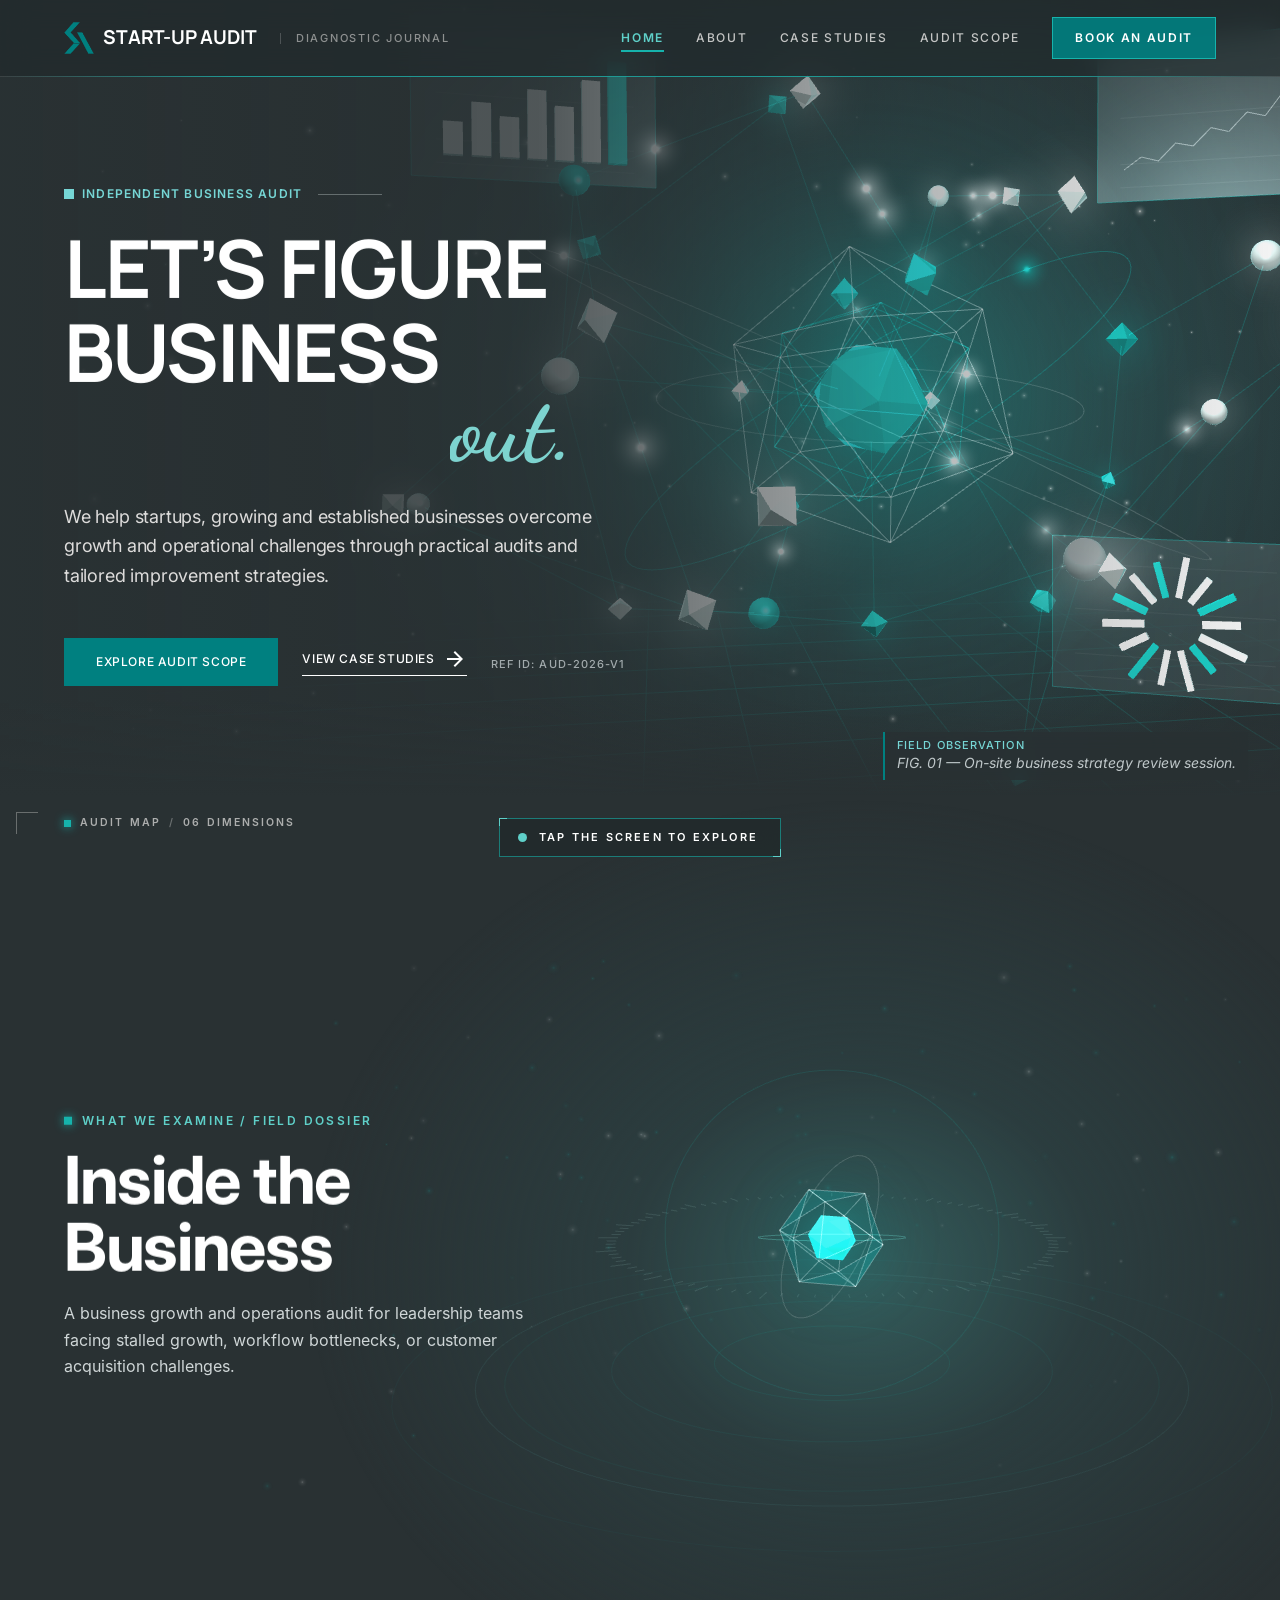
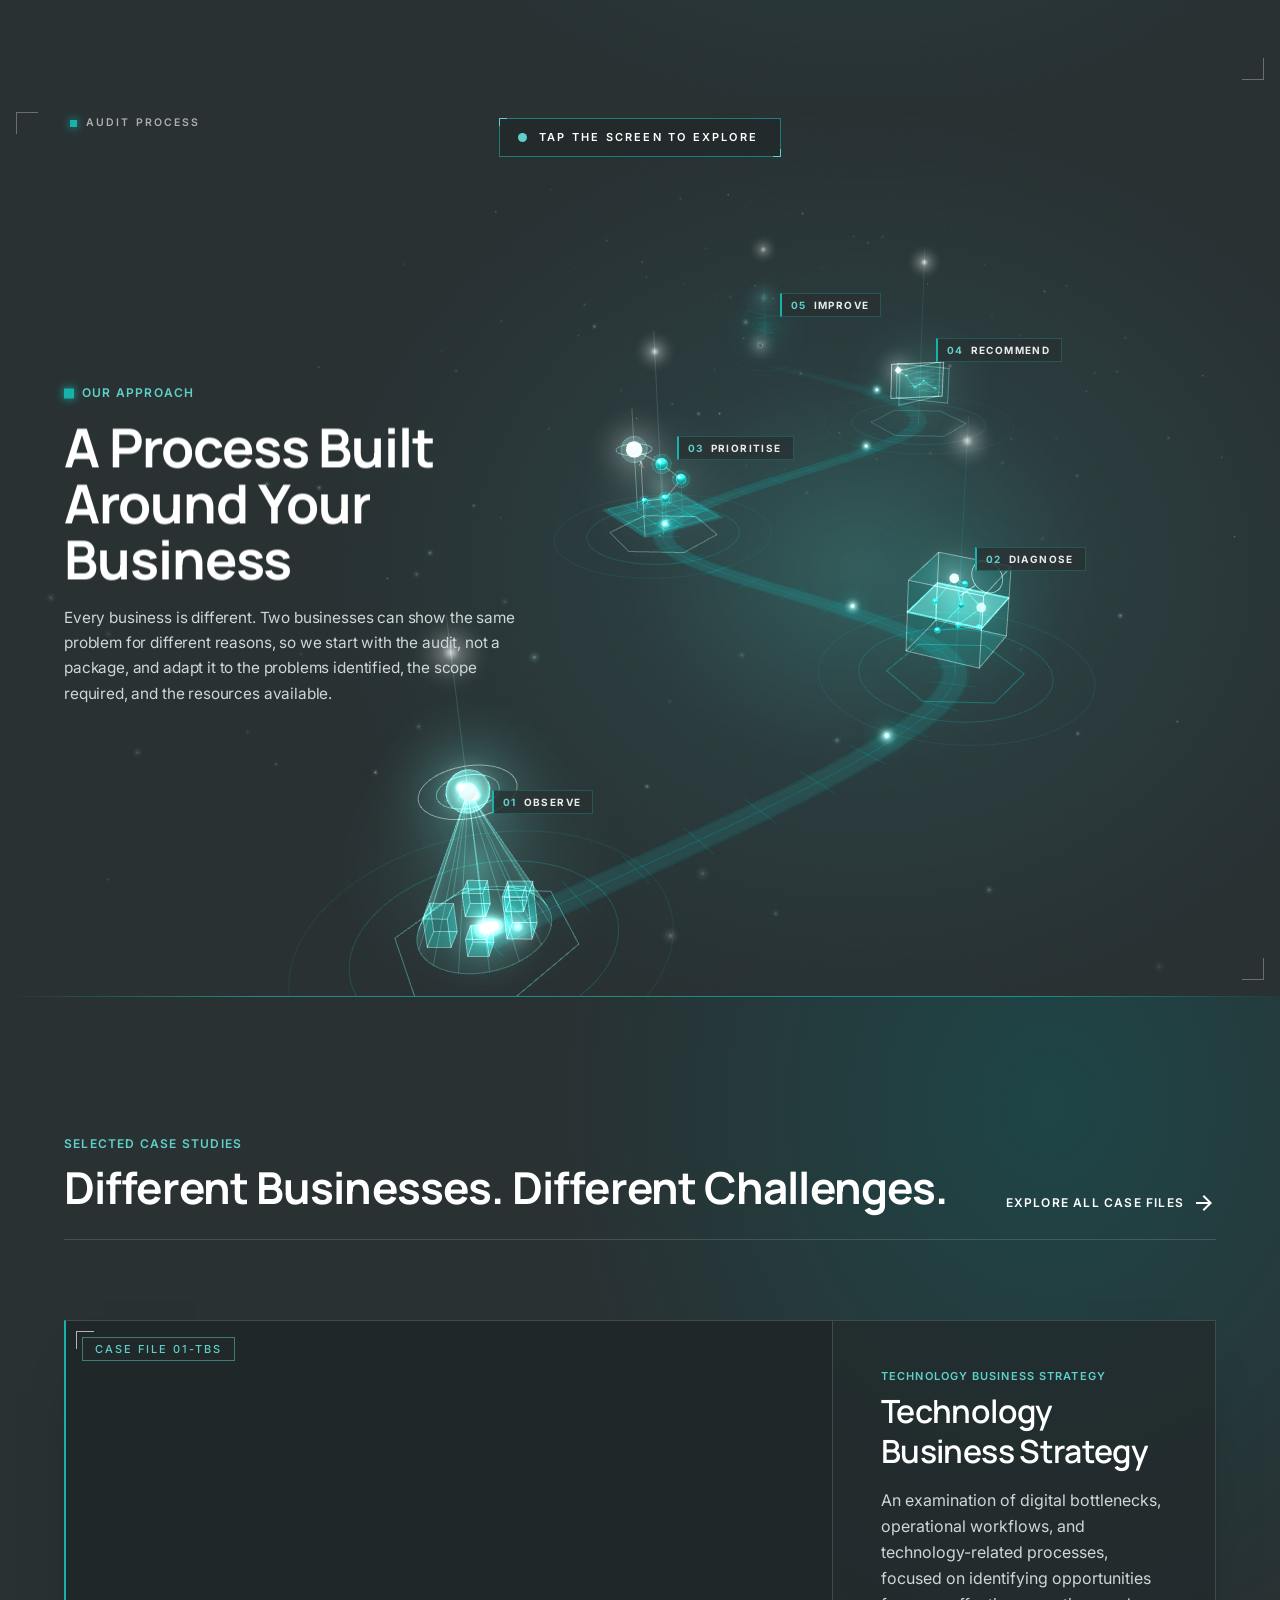
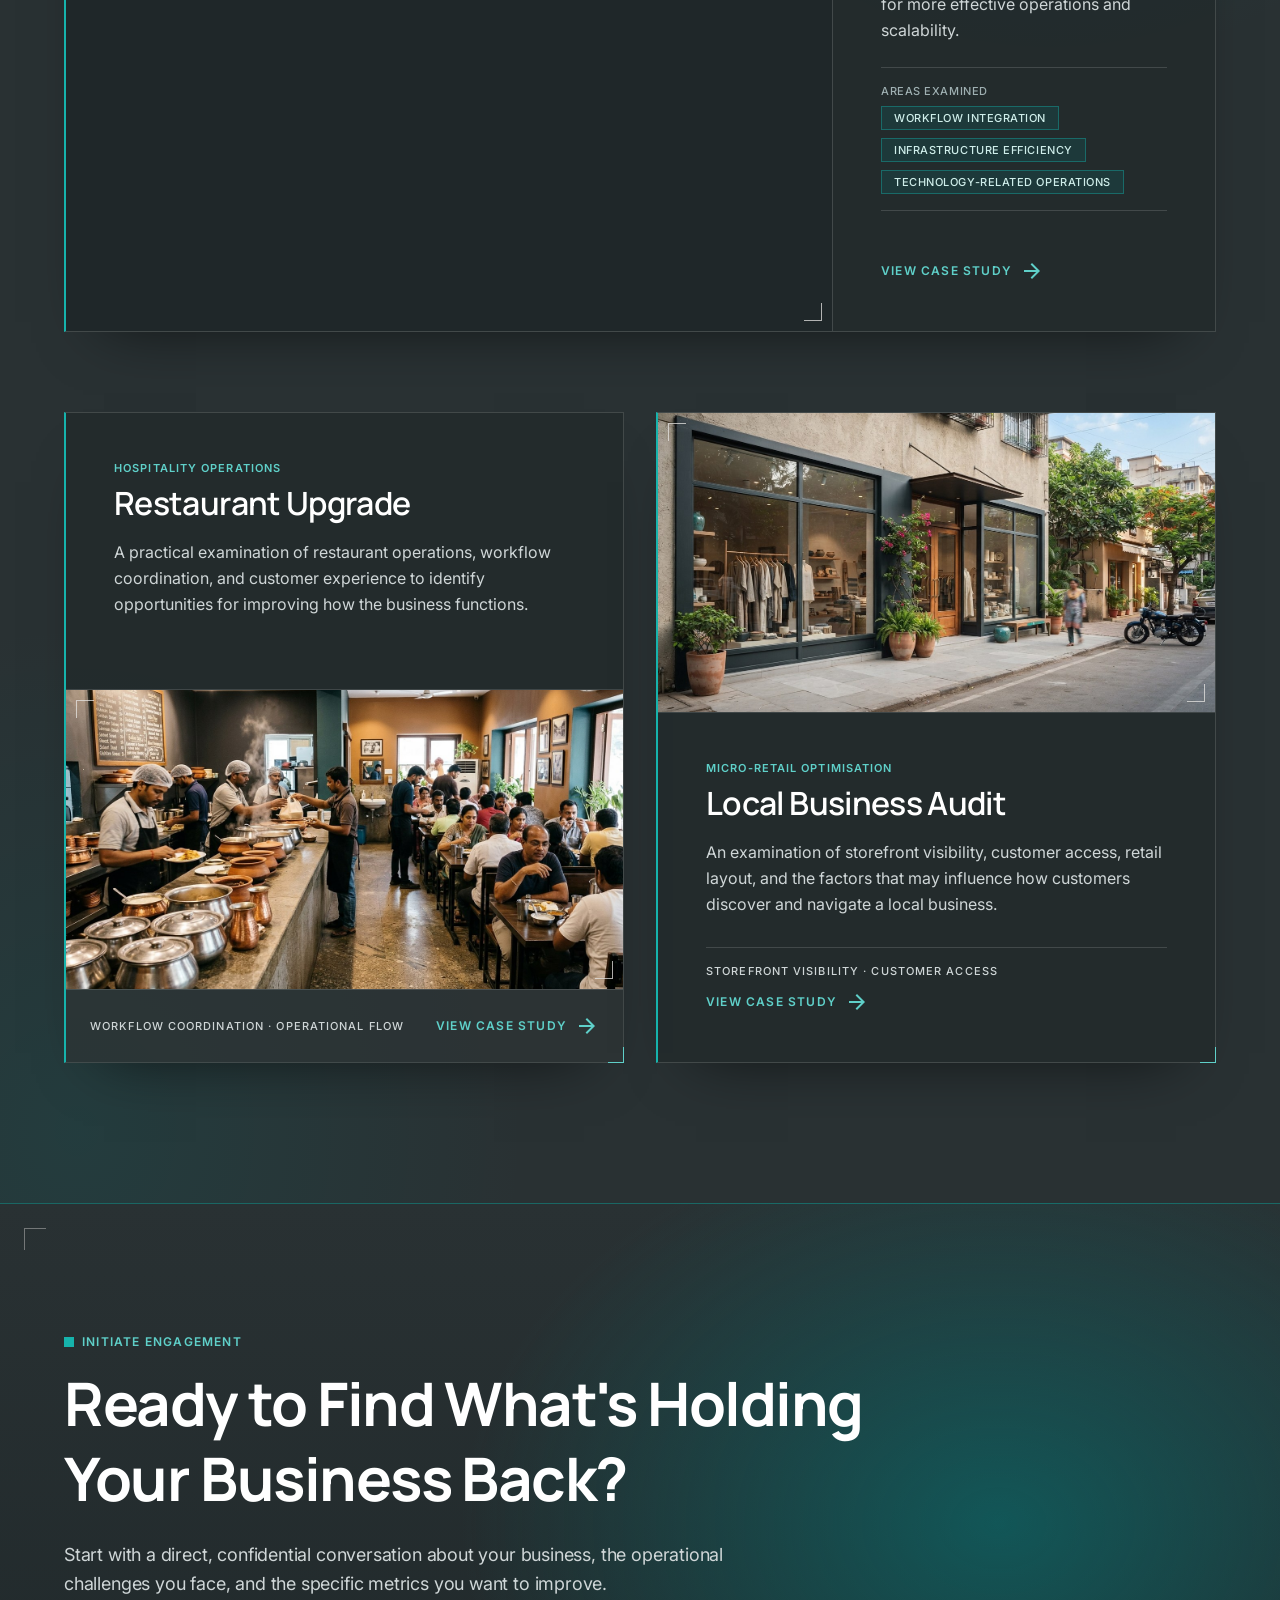
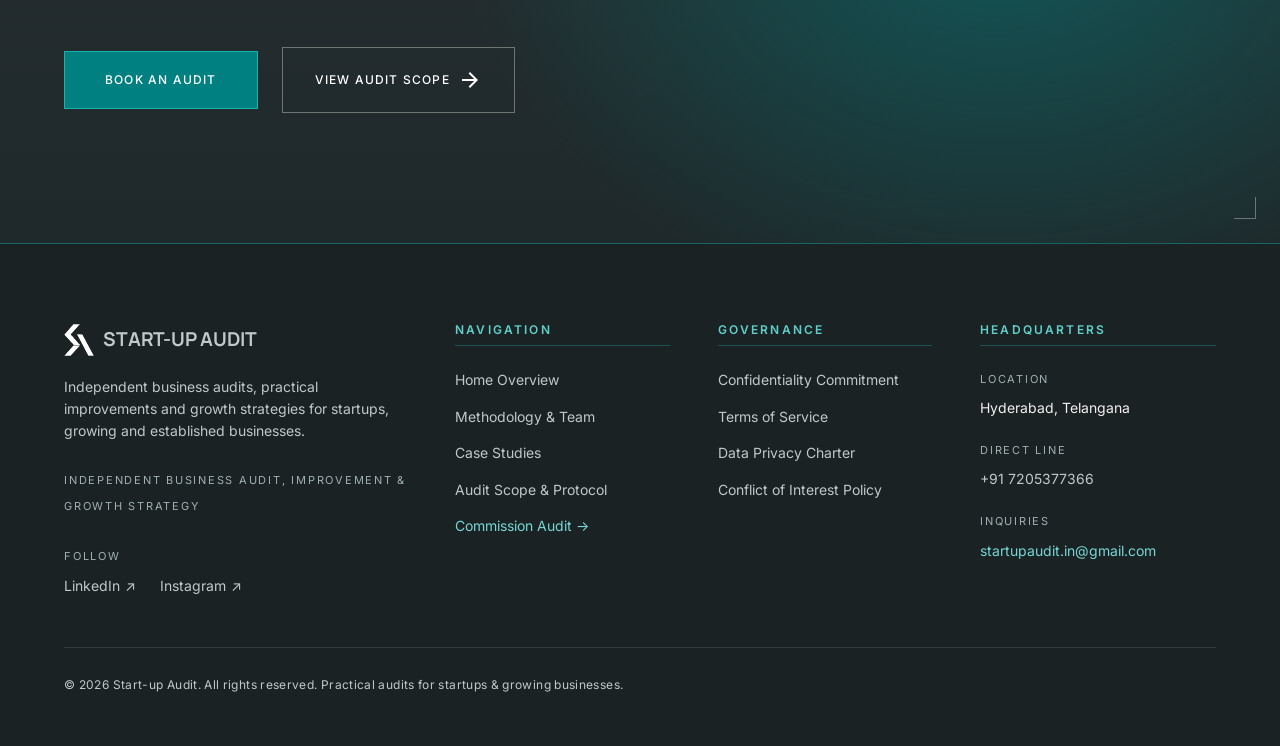
==== commit 41f86f1c: "Home: Case Studies, closing call to action and footer in the HUD style (desktop/tablet, photos uncha" ====
--- a/index.html
+++ b/index.html
@@ -37,6 +37,7 @@
 <link rel="stylesheet" href="assets/css/audit3d.css">
 <link rel="stylesheet" href="assets/css/method3d.css">
 <link rel="stylesheet" href="assets/css/hudnav.css">
+<link rel="stylesheet" href="assets/css/hudhome.css">
 <script src="assets/js/site.js" defer></script>
 <script src="assets/js/hero3d.js" defer></script>
 <script src="assets/js/audit3d.js" defer></script>
@@ -519,7 +520,7 @@
 <!-- =========================================================================
        SECTION G: CLOSING CTA (Full-width Bold Teal #008080)
        ========================================================================= -->
-<section class="w-full bg-primary-container text-on-primary py-14 lg:py-[130px] relative overflow-hidden">
+<section id="home-cta" class="w-full bg-primary-container text-on-primary py-14 lg:py-[130px] relative overflow-hidden">
 <div class="max-w-[1440px] mx-auto px-margin relative z-10">
 <div class="max-w-4xl"><div class="flex items-center gap-space-xs mb-space-sm"><span class="w-2.5 h-2.5 bg-on-primary inline-block"></span><span class="font-label-md text-label-md uppercase tracking-widest text-on-primary-container font-semibold">INITIATE ENGAGEMENT</span></div><h2 data-text-reveal class="font-display-lg text-3xl md:text-5xl lg:text-display-lg text-on-primary font-bold tracking-tight mb-space-md leading-tight">Ready to Find What's Holding Your Business Back?</h2><p class="font-body-lg text-body-lg text-on-primary-container/90 max-w-2xl font-normal leading-relaxed mb-space-lg">Start with a direct, confidential conversation about your business, the operational challenges you face, and the specific metrics you want to improve.</p><div class="flex flex-wrap items-center gap-space-md"><a class="inline-flex items-center justify-center bg-inverse-surface hover:bg-on-surface text-inverse-on-surface font-label-md text-label-md uppercase tracking-widest px-10 py-5 transition-colors shadow-sm" href="book-an-audit.html">Book an Audit</a><a class="inline-flex items-center gap-2 border border-on-primary/40 hover:border-on-primary hover:bg-on-primary/10 text-on-primary font-label-md text-label-md uppercase tracking-widest px-8 py-5 transition-colors" href="audit-scope.html">View Audit Scope <span class="sa-ico text-[18px]"><svg stroke="currentColor" fill="currentColor" stroke-width="0" viewBox="0 0 24 24" aria-hidden="true" focusable="false" height="1em" width="1em" xmlns="http://www.w3.org/2000/svg"><path fill="none" d="M0 0h24v24H0z"></path><path d="m12 4-1.41 1.41L16.17 11H4v2h12.17l-5.58 5.59L12 20l8-8z"></path></svg></span></a></div></div>
 </div>
--- a/assets/css/hudhome.css
+++ b/assets/css/hudhome.css
@@ -0,0 +1,53 @@
+/* Start-up Audit — Home, the rest of the page in the same HUD language: Selected Case Studies, the closing call to action and the footer.
+   Colours and frames only: every word, link and stock photo stays. Screens under 640px keep their current layout. */
+@media (min-width: 640px) {
+  /* ---------- Selected Case Studies ---------- */
+  body[data-page="home"] #case-studies { position: relative; border-bottom: 0; color: #E5E4E2;
+    background: radial-gradient(ellipse 55% 45% at 82% 6%, rgba(0, 128, 128, .26), transparent 70%), radial-gradient(ellipse 50% 40% at 6% 96%, rgba(0, 128, 128, .14), transparent 70%), #293133; }
+  body[data-page="home"] #case-studies::before { content: ""; position: absolute; left: 0; right: 0; top: 0; height: 1px; pointer-events: none;
+    background: linear-gradient(90deg, transparent, rgba(22, 179, 172, .7) 20%, rgba(22, 179, 172, .7) 80%, transparent); }
+  body[data-page="home"] #case-studies .text-primary, body[data-page="home"] #case-studies .text-primary.font-semibold { color: #5fd0c9; }
+  body[data-page="home"] #case-studies .text-on-surface { color: #fff; }
+  body[data-page="home"] #case-studies .text-on-surface-variant { color: #cfd6d7; }
+  body[data-page="home"] #case-studies .text-outline { color: #9fb0b2; }
+  body[data-page="home"] #case-studies a.text-on-surface:hover, body[data-page="home"] #case-studies a.hover\:text-primary:hover { color: #5fd0c9; }
+  body[data-page="home"] #case-studies a.hover\:text-on-surface:hover { color: #fff; }
+  body[data-page="home"] #case-studies [class*="border-outline-variant"], body[data-page="home"] #case-studies .border-surface-variant { border-color: rgba(229, 228, 226, .16); }
+  body[data-page="home"] #case-studies h2 { letter-spacing: -.02em; }
+
+  /* the case files become dark glass panels with a teal edge and HUD corner ticks */
+  body[data-page="home"] #case-studies .bg-surface-container-lowest { position: relative; background: rgba(33, 41, 43, .74); border: 1px solid rgba(229, 228, 226, .16); border-left: 2px solid #16b3ac;
+    box-shadow: 0 30px 60px -40px rgba(0, 0, 0, .7); transition: border-color .4s ease, box-shadow .5s ease, transform .6s var(--sa-ease); }
+  body[data-page="home"] #case-studies .bg-surface-container-lowest:hover { border-color: rgba(22, 179, 172, .5); border-left-color: #5fd0c9; box-shadow: 0 30px 60px -36px rgba(0, 128, 128, .5); }
+  body[data-page="home"] #case-studies .bg-surface-container-lowest::after { content: ""; position: absolute; right: -1px; bottom: -1px; width: 16px; height: 16px; z-index: 3; pointer-events: none;
+    border-right: 1px solid #5fd0c9; border-bottom: 1px solid #5fd0c9; }
+  body[data-page="home"] #case-studies .bg-surface-container, body[data-page="home"] #case-studies .bg-surface-container-low { background: rgba(255, 255, 255, .04); }
+  body[data-page="home"] #case-studies .bg-surface-container-low.inline-block { background: rgba(0, 128, 128, .16); border: 1px solid rgba(22, 179, 172, .4); color: #cfeeea; }
+  body[data-page="home"] #case-studies .bg-surface-container-low .text-on-surface-variant { color: #cfd6d7; }
+  body[data-page="home"] #case-studies .bg-inverse-surface { background: rgba(33, 41, 43, .86); border: 1px solid rgba(95, 208, 201, .5); color: #5fd0c9; letter-spacing: .18em; }
+  /* photos stay exactly as they are; they just sit in a HUD frame */
+  body[data-page="home"] #case-studies [data-img-reveal] { background: #1f2729; }
+  body[data-page="home"] #case-studies [data-img-reveal]::before { content: ""; position: absolute; left: 10px; top: 10px; width: 18px; height: 18px; z-index: 4; pointer-events: none;
+    border-left: 1px solid rgba(229, 228, 226, .75); border-top: 1px solid rgba(229, 228, 226, .75); }
+  body[data-page="home"] #case-studies [data-img-reveal]::after { content: ""; position: absolute; right: 10px; bottom: 10px; width: 18px; height: 18px; z-index: 4; pointer-events: none;
+    border-right: 1px solid rgba(229, 228, 226, .75); border-bottom: 1px solid rgba(229, 228, 226, .75); }
+
+  /* ---------- closing call to action ---------- */
+  body[data-page="home"] #home-cta { background: radial-gradient(ellipse 60% 90% at 78% 50%, rgba(0, 128, 128, .5), transparent 70%), linear-gradient(180deg, #293133, #1f282a); border-top: 1px solid rgba(22, 179, 172, .45); }
+  body[data-page="home"] #home-cta::before { content: ""; position: absolute; left: 24px; top: 24px; width: 22px; height: 22px; border-left: 1px solid rgba(229, 228, 226, .4); border-top: 1px solid rgba(229, 228, 226, .4); }
+  body[data-page="home"] #home-cta::after { content: ""; position: absolute; right: 24px; bottom: 24px; width: 22px; height: 22px; border-right: 1px solid rgba(229, 228, 226, .4); border-bottom: 1px solid rgba(229, 228, 226, .4); }
+  body[data-page="home"] #home-cta .bg-on-primary { background: #16b3ac; }
+  body[data-page="home"] #home-cta .text-on-primary-container, body[data-page="home"] #home-cta .text-on-primary-container\/90 { color: #5fd0c9; }
+  body[data-page="home"] #home-cta p.text-on-primary-container\/90 { color: #cfd6d7; }
+  body[data-page="home"] #home-cta a.bg-inverse-surface { background: #008080; color: #fff; border: 1px solid #16b3ac; box-shadow: 0 0 0 0 rgba(22, 179, 172, .4); transition: background-color .3s ease, box-shadow .4s ease; }
+  body[data-page="home"] #home-cta a.bg-inverse-surface:hover { background: #0a9a94; box-shadow: 0 0 28px -4px rgba(22, 179, 172, .7); }
+  body[data-page="home"] #home-cta a.border { border-color: rgba(229, 228, 226, .4); color: #fff; }
+  body[data-page="home"] #home-cta a.border:hover { border-color: #5fd0c9; background: rgba(95, 208, 201, .1); }
+
+  /* ---------- footer ---------- */
+  body[data-page="home"] .sa-footer { position: relative; background: #1b2224; border-top: 1px solid rgba(22, 179, 172, .45); }
+  body[data-page="home"] .sa-footer__grid { border-bottom-color: rgba(229, 228, 226, .14); }
+  body[data-page="home"] .sa-footer__h { color: #5fd0c9; letter-spacing: .18em; border-bottom-color: rgba(22, 179, 172, .35); }
+  body[data-page="home"] .sa-footer__label { color: #9fb0b2; letter-spacing: .16em; }
+  body[data-page="home"] .sa-footer a:hover { color: #5fd0c9; }
+}
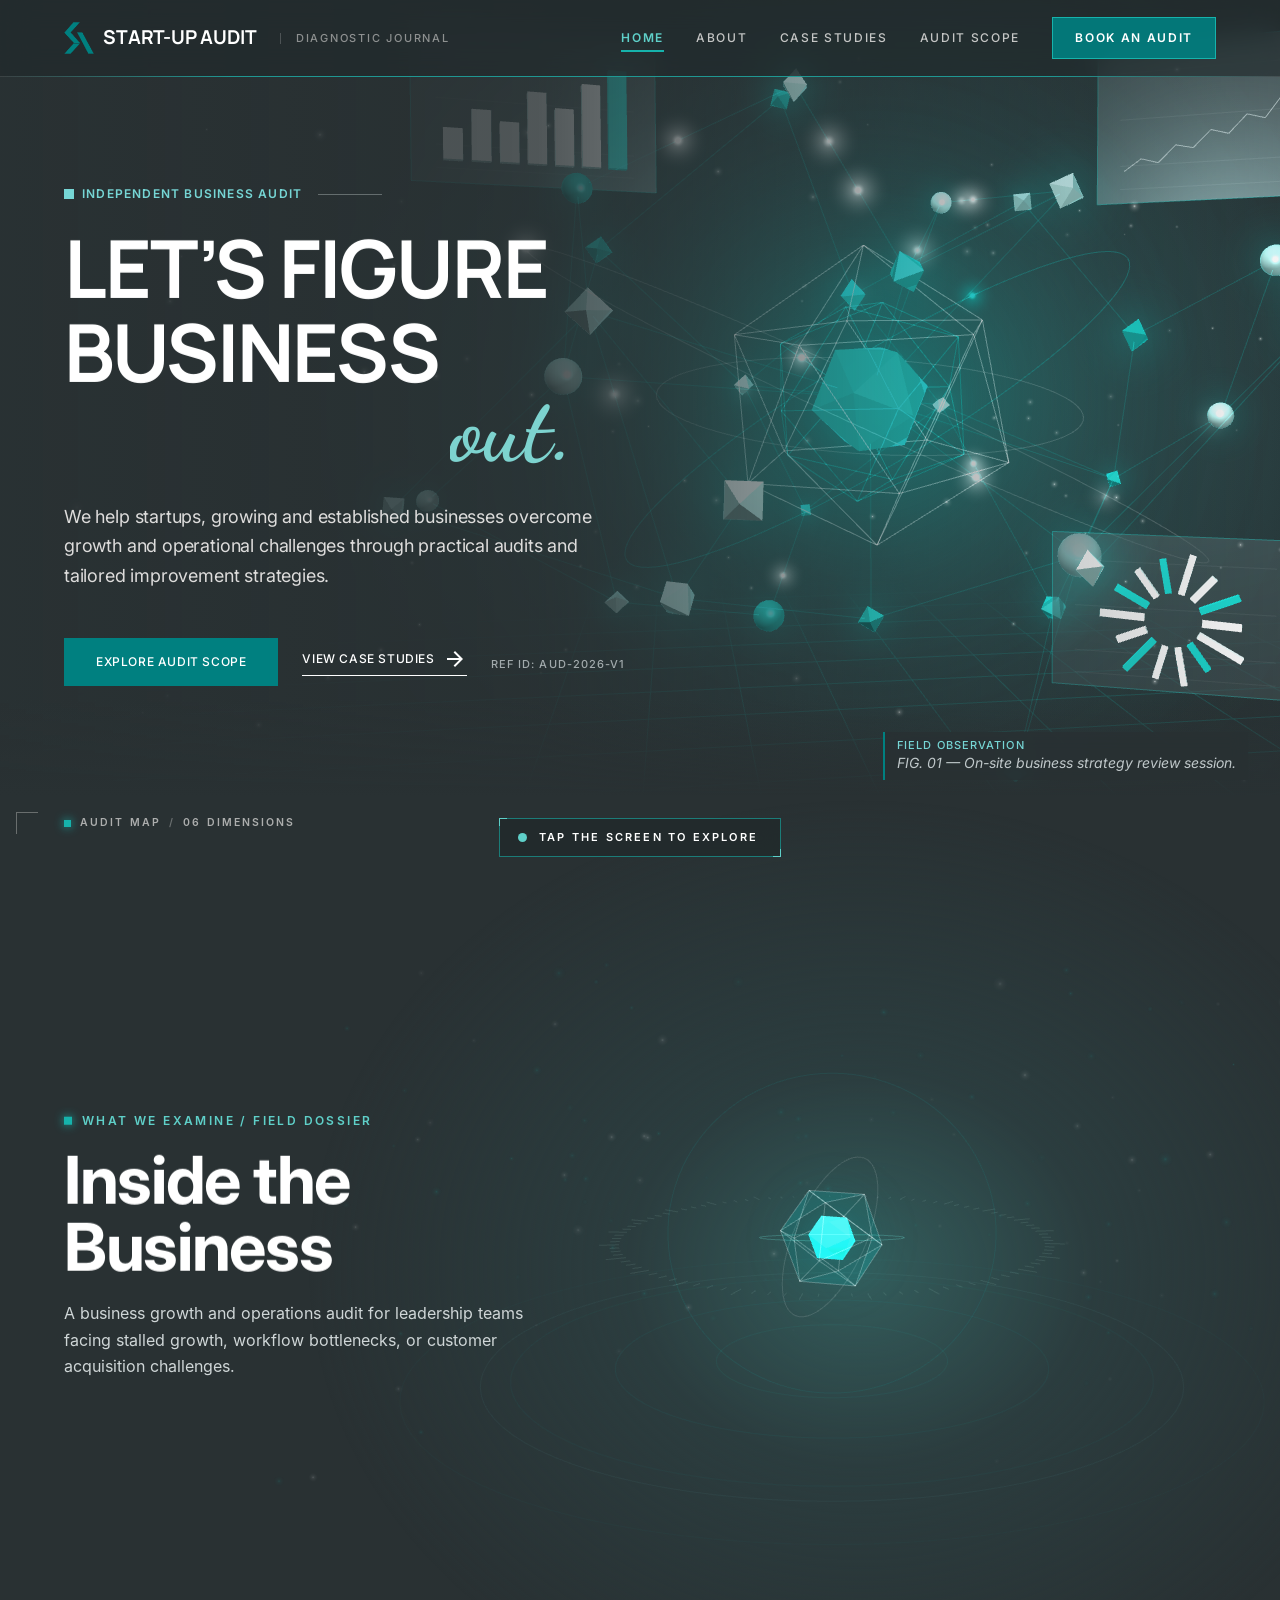
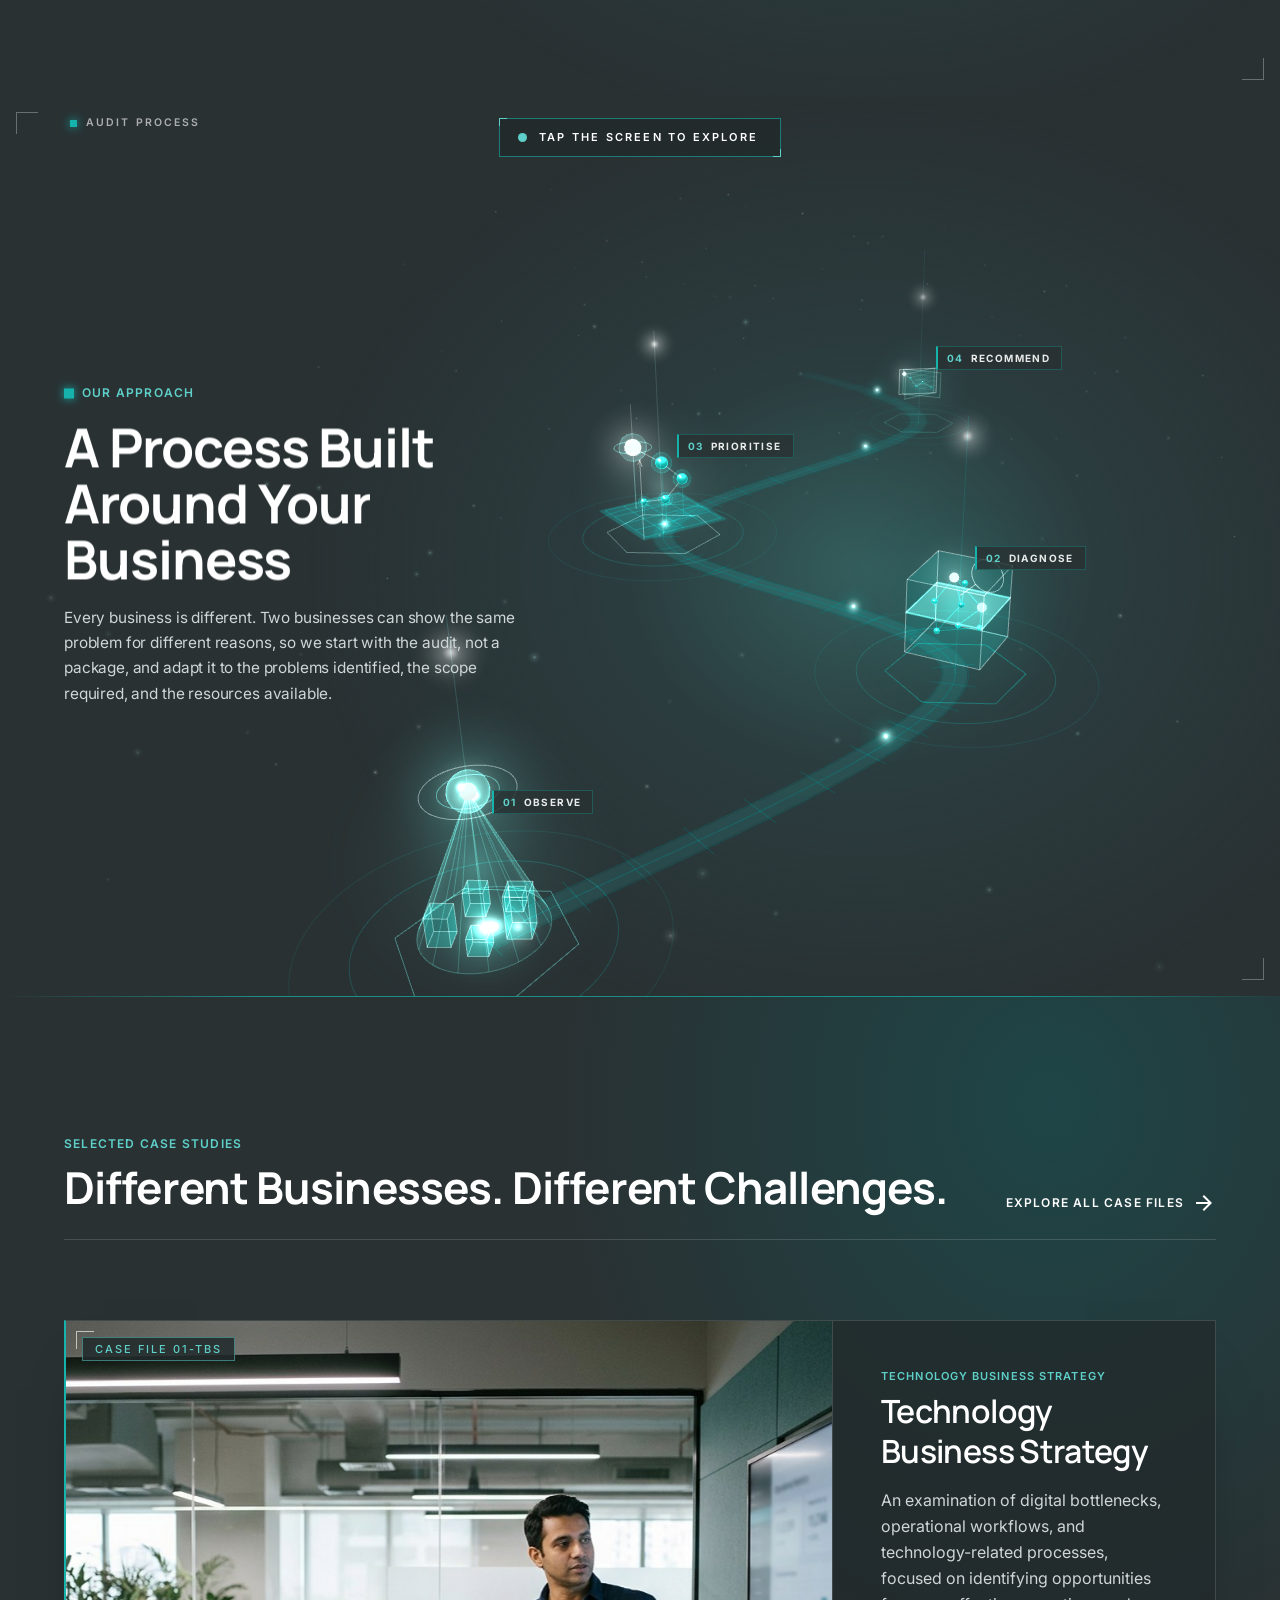
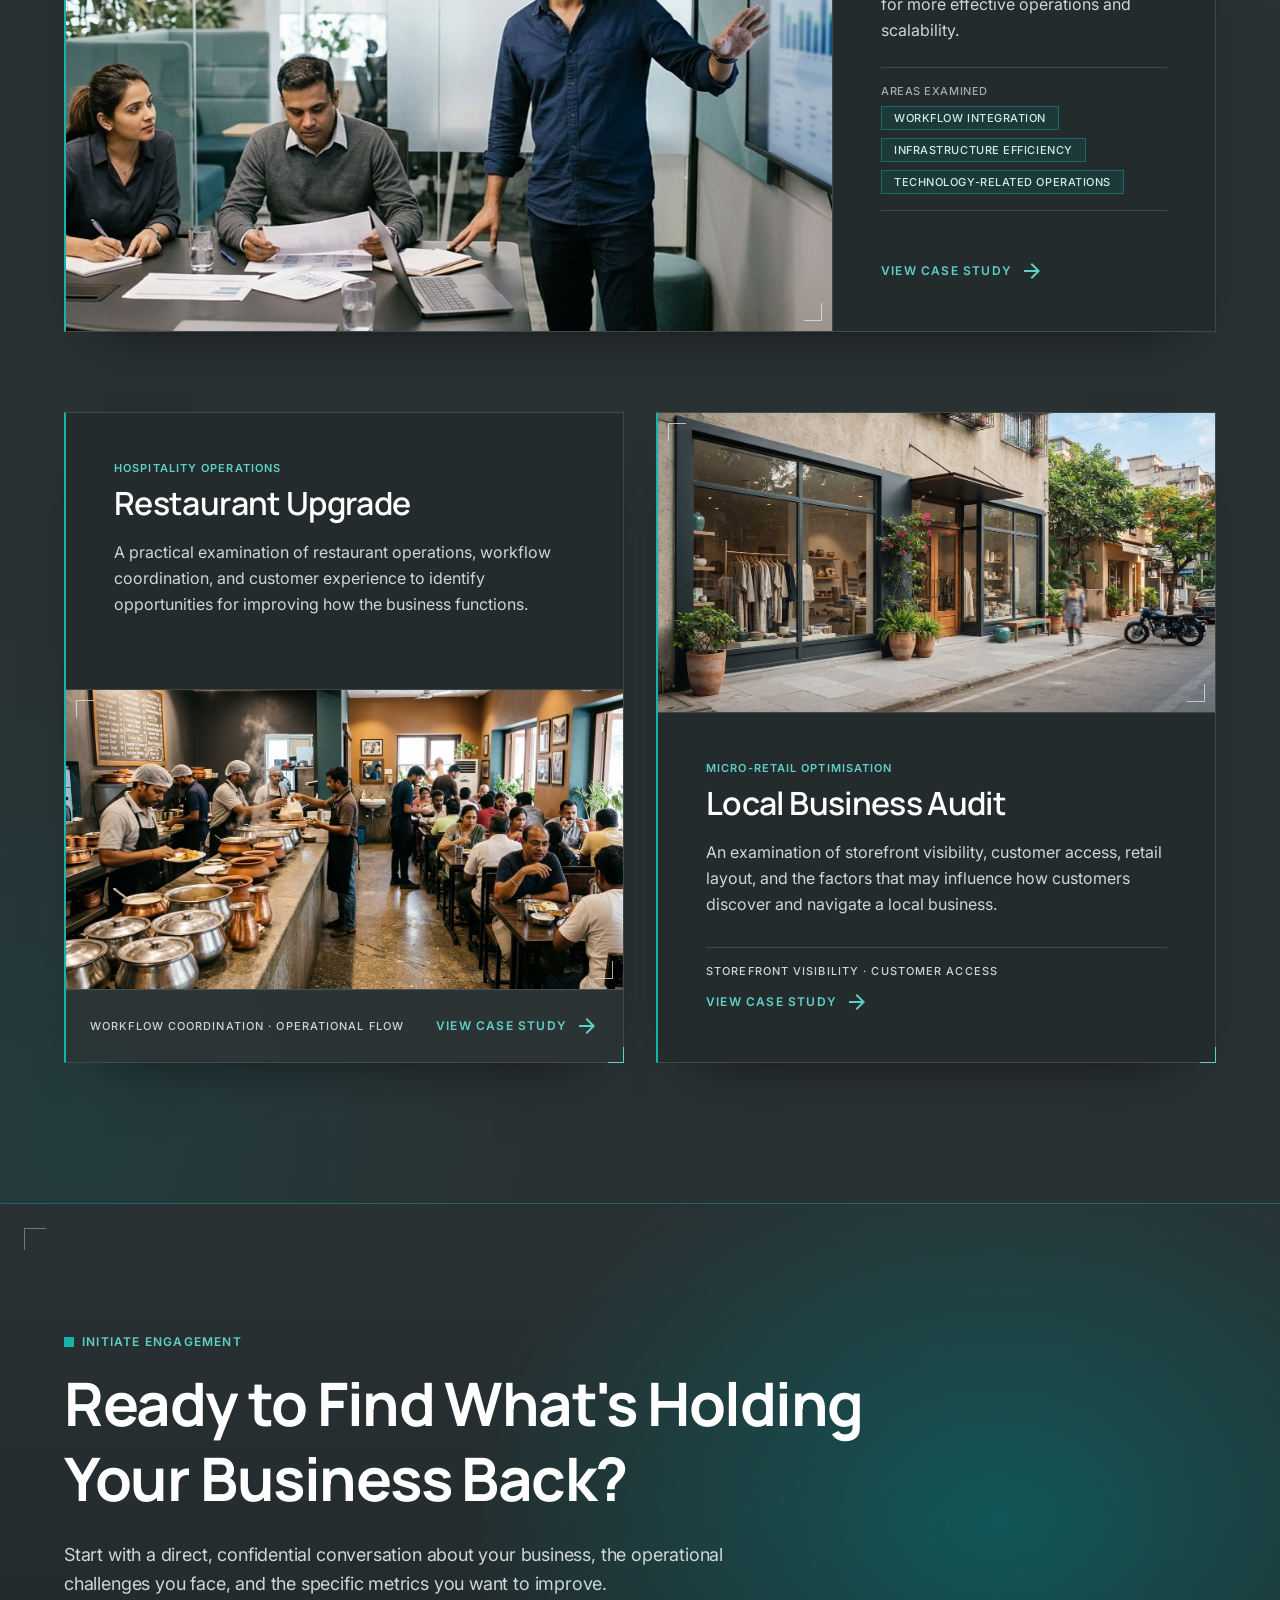
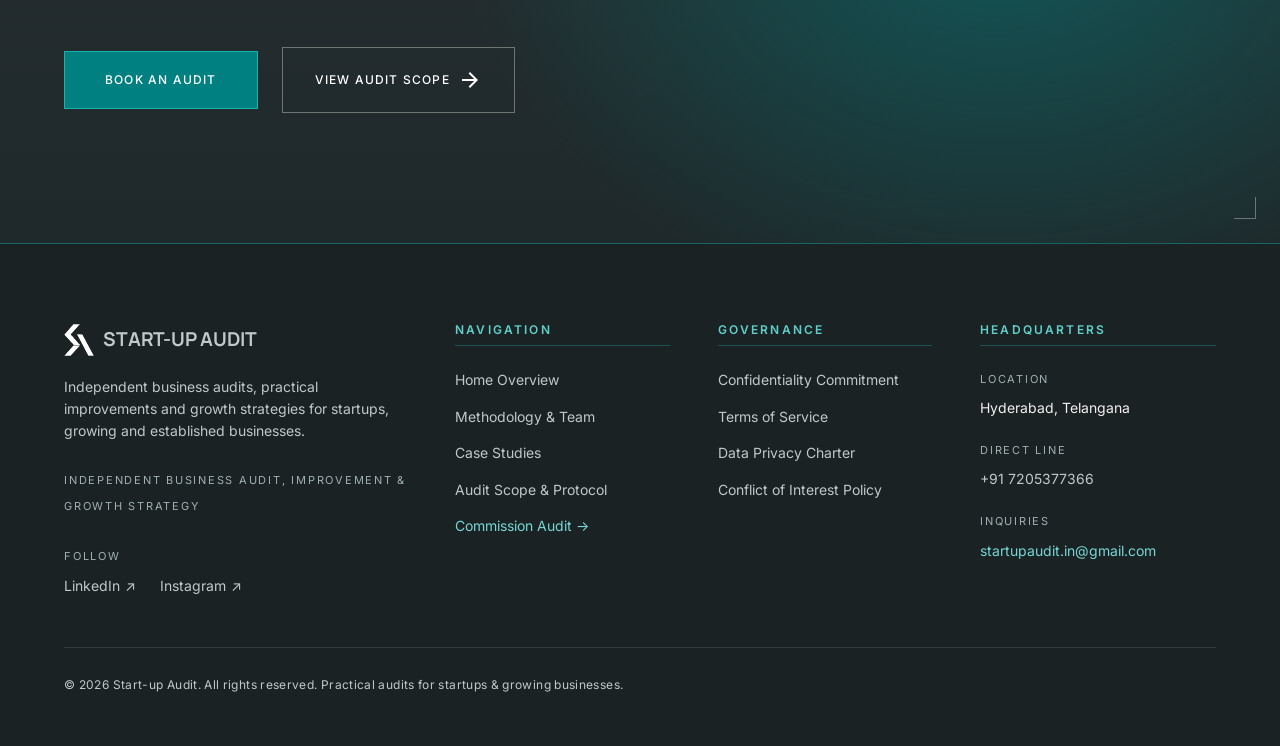
==== commit 9321cb30: "About: HUD style (desktop/tablet), shared HUD masthead and footer for HUD pages Co-Authored-By: Clau" ====
--- a/index.html
+++ b/index.html
@@ -199,7 +199,7 @@
 }
 </script>
 </head>
-<body class="bg-surface-container-lowest font-body-md text-body-md text-on-surface antialiased" data-page="home">
+<body class="bg-surface-container-lowest font-body-md text-body-md text-on-surface antialiased" data-page="home" data-hud>
 <a class="sa-skip" href="#main">Skip to content</a>
 <header class="sa-header" data-header>
 <div class="sa-header__bar">
--- a/assets/css/hudnav.css
+++ b/assets/css/hudnav.css
@@ -6,58 +6,58 @@
 
 @media (min-width: 640px) {
   /* ---------- masthead: dark HUD glass over the hero ---------- */
-  html:has(body[data-page="home"]) { scroll-padding-top: 0; }
+  html:has(body[data-hud]) { scroll-padding-top: 0; }
   body[data-page="home"] main#main { padding-top: 0; }
   body[data-page="home"] #home-hero > .relative { padding-top: var(--sa-header-h); min-height: calc(520px + var(--sa-header-h)); }
 
-  body[data-page="home"] .sa-header { background: rgba(33, 41, 43, .62); -webkit-backdrop-filter: blur(14px) saturate(1.2); backdrop-filter: blur(14px) saturate(1.2);
+  body[data-hud] .sa-header { background: rgba(33, 41, 43, .62); -webkit-backdrop-filter: blur(14px) saturate(1.2); backdrop-filter: blur(14px) saturate(1.2);
     border-bottom: 1px solid rgba(229, 228, 226, .12); box-shadow: none;
     transition: background-color .6s var(--sa-ease), border-color .6s var(--sa-ease), -webkit-backdrop-filter .6s, backdrop-filter .6s; }
-  body[data-page="home"] .sa-header.is-scrolled { box-shadow: none; }
-  body[data-page="home"] .sa-header::after { content: ""; position: absolute; left: 0; right: 0; bottom: -1px; height: 1px; pointer-events: none; opacity: 1; transition: opacity .6s ease;
+  body[data-hud] .sa-header.is-scrolled { box-shadow: none; }
+  body[data-hud] .sa-header::after { content: ""; position: absolute; left: 0; right: 0; bottom: -1px; height: 1px; pointer-events: none; opacity: 1; transition: opacity .6s ease;
     background: linear-gradient(90deg, transparent, rgba(22, 179, 172, .75) 18%, rgba(22, 179, 172, .75) 82%, transparent); }
-  body[data-page="home"] .sa-brand { color: #fff; }
-  body[data-page="home"] .sa-tag { color: rgba(229, 228, 226, .55); border-left-color: rgba(229, 228, 226, .22); letter-spacing: .16em; }
-  body[data-page="home"] .sa-nav a { color: rgba(229, 228, 226, .84); letter-spacing: .14em; }
-  body[data-page="home"] .sa-nav a::after { background: #16b3ac; }
-  body[data-page="home"] .sa-nav a:hover, body[data-page="home"] .sa-nav a[aria-current="page"] { color: #5fd0c9; }
-  body[data-page="home"] .sa-cta { background: rgba(0, 128, 128, .9); border-color: #16b3ac; letter-spacing: .14em; }
-  body[data-page="home"] .sa-cta:hover, body[data-page="home"] .sa-cta[aria-current="page"] { background: #0a9a94; border-color: #5fd0c9; }
-  body[data-page="home"] .sa-brand, body[data-page="home"] .sa-tag, body[data-page="home"] .sa-nav, body[data-page="home"] .sa-cta {
+  body[data-hud] .sa-brand { color: #fff; }
+  body[data-hud] .sa-tag { color: rgba(229, 228, 226, .55); border-left-color: rgba(229, 228, 226, .22); letter-spacing: .16em; }
+  body[data-hud] .sa-nav a { color: rgba(229, 228, 226, .84); letter-spacing: .14em; }
+  body[data-hud] .sa-nav a::after { background: #16b3ac; }
+  body[data-hud] .sa-nav a:hover, body[data-hud] .sa-nav a[aria-current="page"] { color: #5fd0c9; }
+  body[data-hud] .sa-cta { background: rgba(0, 128, 128, .9); border-color: #16b3ac; letter-spacing: .14em; }
+  body[data-hud] .sa-cta:hover, body[data-hud] .sa-cta[aria-current="page"] { background: #0a9a94; border-color: #5fd0c9; }
+  body[data-hud] .sa-brand, body[data-hud] .sa-tag, body[data-hud] .sa-nav, body[data-hud] .sa-cta {
     transition: opacity .5s ease, transform .6s var(--sa-ease), visibility 0s, color .25s ease, background-color .25s ease, border-color .25s ease; }
 
   /* docked: the bar dissolves and only a three-bar button is left */
-  body[data-page="home"] .sa-header.is-docked { background: transparent; border-bottom-color: transparent; -webkit-backdrop-filter: none; backdrop-filter: none; pointer-events: none; }
-  body[data-page="home"] .sa-header.is-docked::after { opacity: 0; }
-  body[data-page="home"] .sa-header.is-docked .sa-brand, body[data-page="home"] .sa-header.is-docked .sa-tag,
-  body[data-page="home"] .sa-header.is-docked .sa-nav, body[data-page="home"] .sa-header.is-docked .sa-cta {
+  body[data-hud] .sa-header.is-docked { background: transparent; border-bottom-color: transparent; -webkit-backdrop-filter: none; backdrop-filter: none; pointer-events: none; }
+  body[data-hud] .sa-header.is-docked::after { opacity: 0; }
+  body[data-hud] .sa-header.is-docked .sa-brand, body[data-hud] .sa-header.is-docked .sa-tag,
+  body[data-hud] .sa-header.is-docked .sa-nav, body[data-hud] .sa-header.is-docked .sa-cta {
     opacity: 0; transform: translateY(-12px); visibility: hidden; pointer-events: none; transition: opacity .45s ease, transform .5s var(--sa-ease), visibility 0s .5s; }
 
   /* the three-bar button */
-  body[data-page="home"] .sa-burger { display: inline-flex; position: absolute; top: 14px; right: clamp(16px, 3vw, 48px); margin: 0; width: 48px; height: 48px;
+  body[data-hud] .sa-burger { display: inline-flex; position: absolute; top: 14px; right: clamp(16px, 3vw, 48px); margin: 0; width: 48px; height: 48px;
     background: rgba(33, 41, 43, .74); border: 1px solid rgba(229, 228, 226, .3); -webkit-backdrop-filter: blur(10px); backdrop-filter: blur(10px);
     opacity: 0; visibility: hidden; transform: translateY(-10px) scale(.92); pointer-events: none;
     transition: opacity .45s ease, transform .6s var(--sa-ease), visibility 0s .6s, border-color .3s ease; }
-  body[data-page="home"] .sa-burger::before { content: ""; position: absolute; top: -1px; left: -1px; width: 9px; height: 9px; border: 1px solid #16b3ac; border-right: 0; border-bottom: 0; }
-  body[data-page="home"] .sa-burger::after { content: ""; position: absolute; right: -1px; bottom: -1px; width: 9px; height: 9px; border: 1px solid #16b3ac; border-left: 0; border-top: 0; }
-  body[data-page="home"] .sa-burger__bars i { background: #E5E4E2; }
-  body[data-page="home"] .sa-burger:hover { border-color: #16b3ac; }
-  body[data-page="home"] .sa-burger:hover i { background: #5fd0c9; }
-  body[data-page="home"] .sa-header.is-docked .sa-burger { opacity: 1; visibility: visible; transform: none; pointer-events: auto; transition-delay: .2s, .2s, 0s, 0s; }
+  body[data-hud] .sa-burger::before { content: ""; position: absolute; top: -1px; left: -1px; width: 9px; height: 9px; border: 1px solid #16b3ac; border-right: 0; border-bottom: 0; }
+  body[data-hud] .sa-burger::after { content: ""; position: absolute; right: -1px; bottom: -1px; width: 9px; height: 9px; border: 1px solid #16b3ac; border-left: 0; border-top: 0; }
+  body[data-hud] .sa-burger__bars i { background: #E5E4E2; }
+  body[data-hud] .sa-burger:hover { border-color: #16b3ac; }
+  body[data-hud] .sa-burger:hover i { background: #5fd0c9; }
+  body[data-hud] .sa-header.is-docked .sa-burger { opacity: 1; visibility: visible; transform: none; pointer-events: auto; transition-delay: .2s, .2s, 0s, 0s; }
   @media (max-width: 899px) {                                       /* tablets: the burger is the menu, so it is always there */
-    body[data-page="home"] .sa-burger { opacity: 1; visibility: visible; transform: none; pointer-events: auto; transition-delay: 0s; }
-    body[data-page="home"] .sa-header__bar { padding-right: calc(clamp(16px, 3vw, 48px) + 60px); }
+    body[data-hud] .sa-burger { opacity: 1; visibility: visible; transform: none; pointer-events: auto; transition-delay: 0s; }
+    body[data-hud] .sa-header__bar { padding-right: calc(clamp(16px, 3vw, 48px) + 60px); }
   }
 
   /* the menu opens as a HUD card */
-  body[data-page="home"] .sa-mobile { position: absolute; top: 70px; right: clamp(16px, 3vw, 48px); width: min(300px, calc(100vw - 32px)); max-height: none; overflow: visible;
+  body[data-hud] .sa-mobile { position: absolute; top: 70px; right: clamp(16px, 3vw, 48px); width: min(300px, calc(100vw - 32px)); max-height: none; overflow: visible;
     padding: 8px 20px 20px; background: rgba(33, 41, 43, .92); -webkit-backdrop-filter: blur(16px); backdrop-filter: blur(16px);
     border: 1px solid rgba(229, 228, 226, .18); border-left: 2px solid #16b3ac; flex-direction: column; pointer-events: auto; }
-  body[data-page="home"] .sa-mobile[hidden] { display: none; }
-  body[data-page="home"] .sa-mobile:not([hidden]) { display: flex; animation: saHudIn .5s var(--sa-ease) both; }
-  body[data-page="home"] .sa-mobile a { color: rgba(229, 228, 226, .9); border-bottom: 1px solid rgba(229, 228, 226, .1); padding: 16px 4px; min-height: 0; letter-spacing: .14em; }
-  body[data-page="home"] .sa-mobile a:hover, body[data-page="home"] .sa-mobile a[aria-current="page"] { color: #5fd0c9; }
-  body[data-page="home"] .sa-mobile .sa-mobile__cta { background: rgba(0, 128, 128, .92); color: #fff; border: 1px solid #16b3ac; margin-top: 16px; padding: 16px; justify-content: center; }
+  body[data-hud] .sa-mobile[hidden] { display: none; }
+  body[data-hud] .sa-mobile:not([hidden]) { display: flex; animation: saHudIn .5s var(--sa-ease) both; }
+  body[data-hud] .sa-mobile a { color: rgba(229, 228, 226, .9); border-bottom: 1px solid rgba(229, 228, 226, .1); padding: 16px 4px; min-height: 0; letter-spacing: .14em; }
+  body[data-hud] .sa-mobile a:hover, body[data-hud] .sa-mobile a[aria-current="page"] { color: #5fd0c9; }
+  body[data-hud] .sa-mobile .sa-mobile__cta { background: rgba(0, 128, 128, .92); color: #fff; border: 1px solid #16b3ac; margin-top: 16px; padding: 16px; justify-content: center; }
   @keyframes saHudIn { from { opacity: 0; transform: translateY(-10px); } to { opacity: 1; transform: none; } }
 }
 @media (min-width: 1024px) { body[data-page="home"] #home-hero > .relative { min-height: calc(720px + var(--sa-header-h)); } }
@@ -88,4 +88,13 @@
     transition: opacity .7s ease .45s, transform .9s var(--sa-ease) .45s, visibility 0s, background-color .3s ease, border-color .3s ease; }
   @keyframes saTapPulse { 0% { box-shadow: 0 0 0 0 rgba(95, 208, 201, .55); } 75%, 100% { box-shadow: 0 0 0 11px rgba(95, 208, 201, 0); } }
 }
-@media (prefers-reduced-motion: reduce) { .sa-tap i { animation: none; } body[data-page="home"] .sa-mobile:not([hidden]) { animation: none; } }
+@media (prefers-reduced-motion: reduce) { .sa-tap i { animation: none; } body[data-hud] .sa-mobile:not([hidden]) { animation: none; } }
+
+@media (min-width: 640px) {
+  /* ---------- footer ---------- */
+  body[data-hud] .sa-footer { position: relative; background: #1b2224; border-top: 1px solid rgba(22, 179, 172, .45); }
+  body[data-hud] .sa-footer__grid { border-bottom-color: rgba(229, 228, 226, .14); }
+  body[data-hud] .sa-footer__h { color: #5fd0c9; letter-spacing: .18em; border-bottom-color: rgba(22, 179, 172, .35); }
+  body[data-hud] .sa-footer__label { color: #9fb0b2; letter-spacing: .16em; }
+  body[data-hud] .sa-footer a:hover { color: #5fd0c9; }
+}
--- a/assets/css/hudhome.css
+++ b/assets/css/hudhome.css
@@ -43,11 +43,4 @@
   body[data-page="home"] #home-cta a.bg-inverse-surface:hover { background: #0a9a94; box-shadow: 0 0 28px -4px rgba(22, 179, 172, .7); }
   body[data-page="home"] #home-cta a.border { border-color: rgba(229, 228, 226, .4); color: #fff; }
   body[data-page="home"] #home-cta a.border:hover { border-color: #5fd0c9; background: rgba(95, 208, 201, .1); }
-
-  /* ---------- footer ---------- */
-  body[data-page="home"] .sa-footer { position: relative; background: #1b2224; border-top: 1px solid rgba(22, 179, 172, .45); }
-  body[data-page="home"] .sa-footer__grid { border-bottom-color: rgba(229, 228, 226, .14); }
-  body[data-page="home"] .sa-footer__h { color: #5fd0c9; letter-spacing: .18em; border-bottom-color: rgba(22, 179, 172, .35); }
-  body[data-page="home"] .sa-footer__label { color: #9fb0b2; letter-spacing: .16em; }
-  body[data-page="home"] .sa-footer a:hover { color: #5fd0c9; }
 }
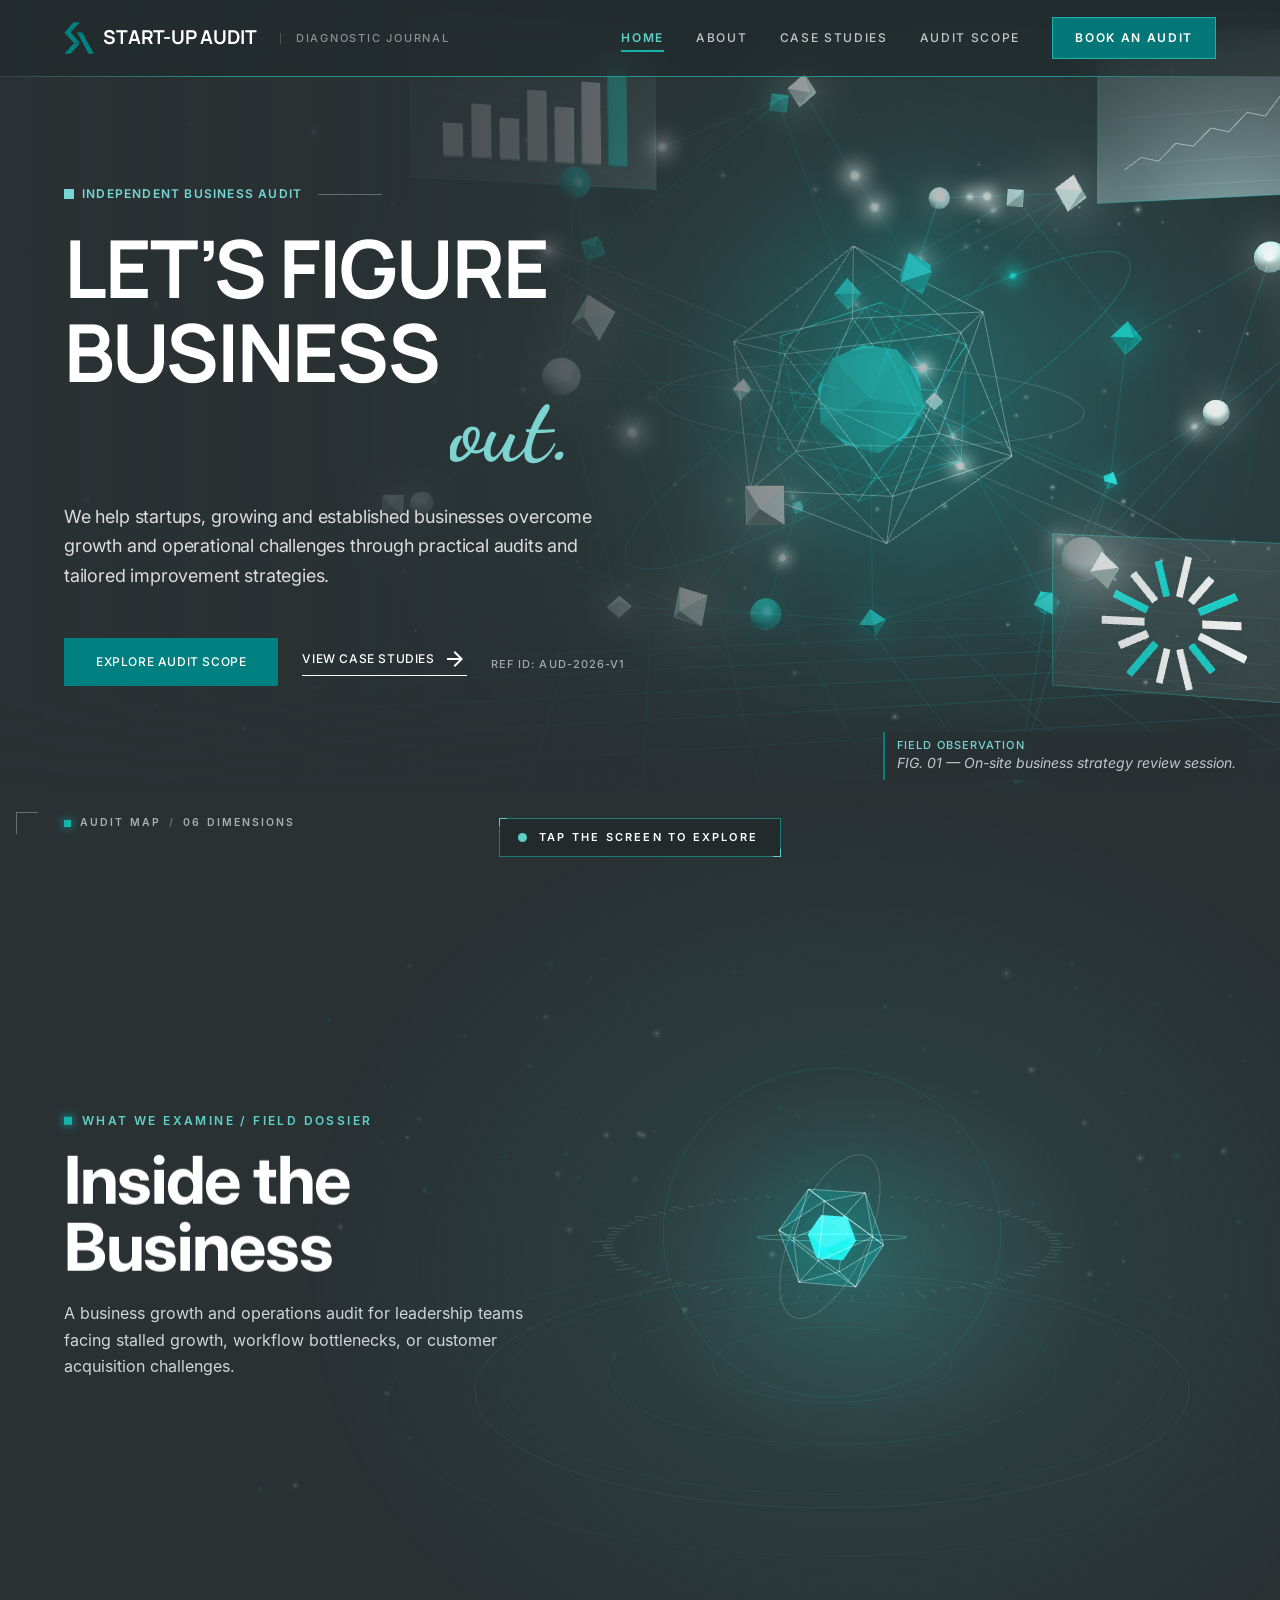
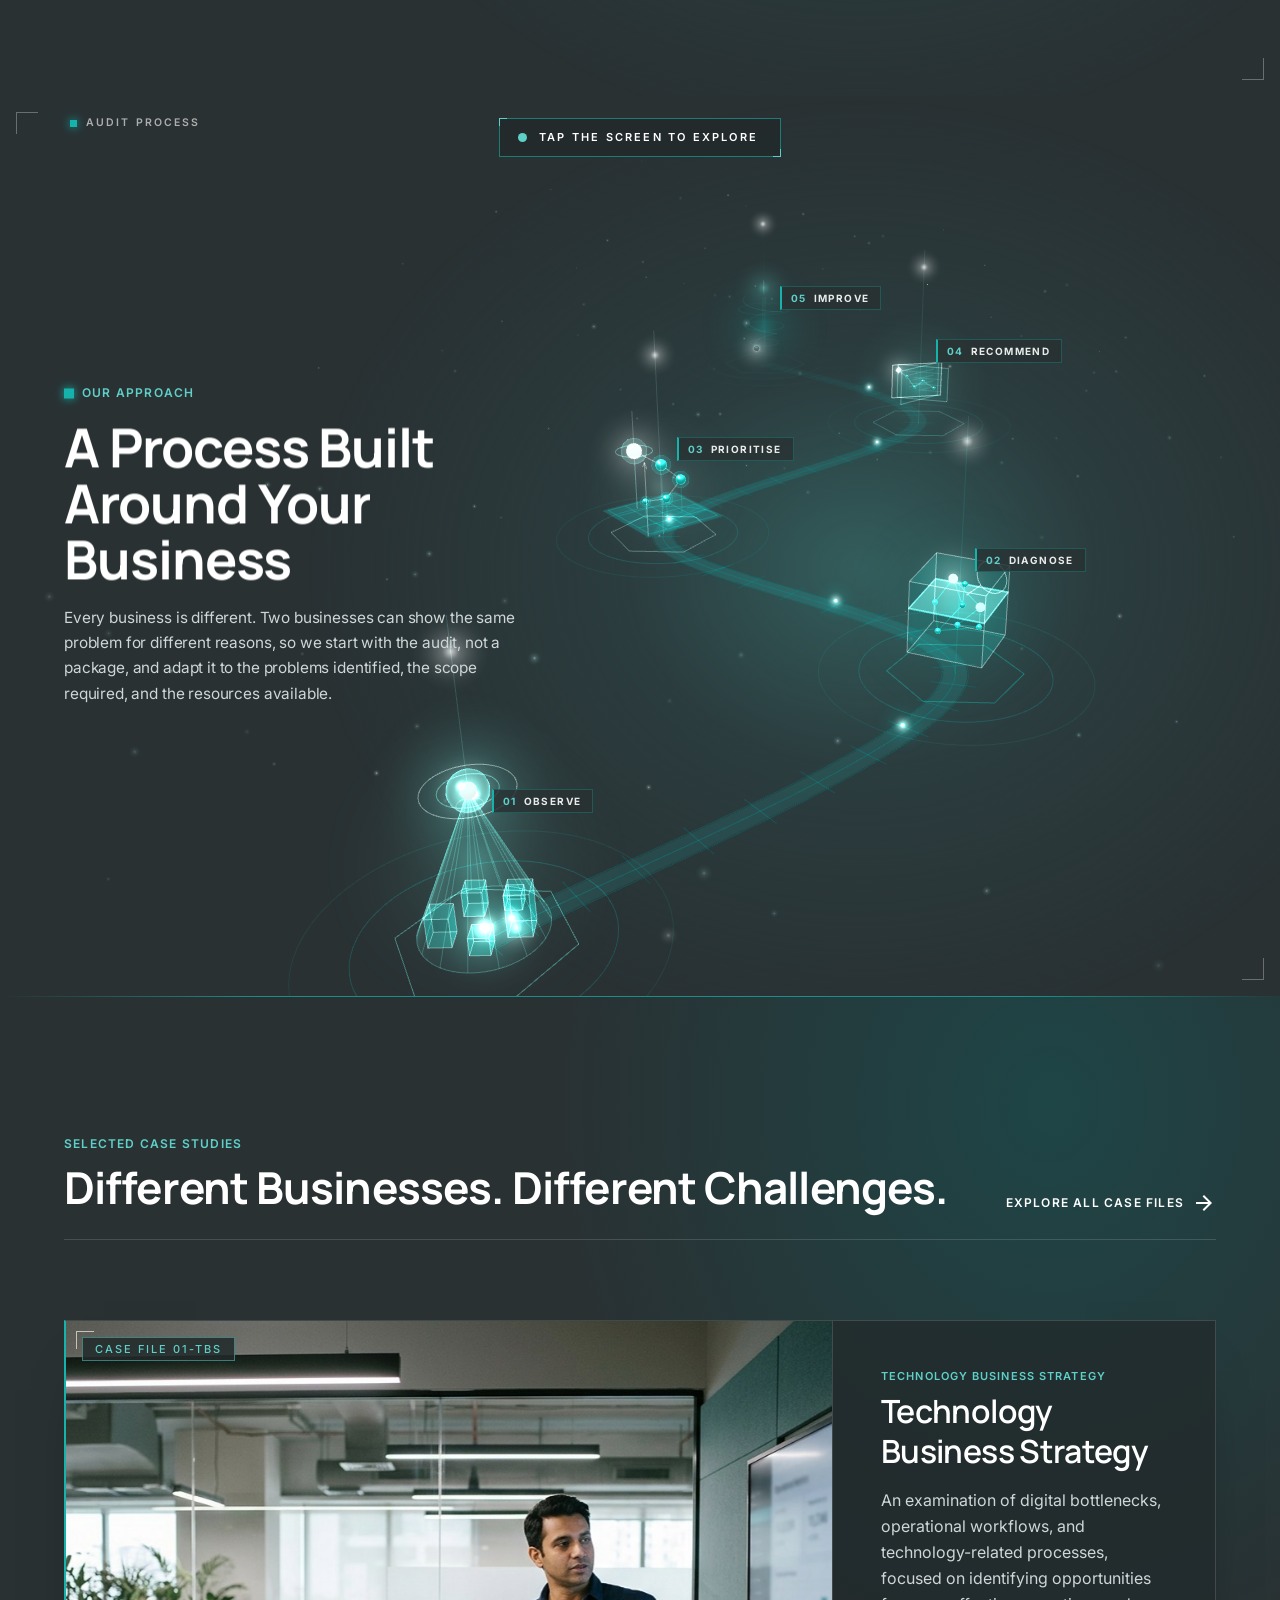
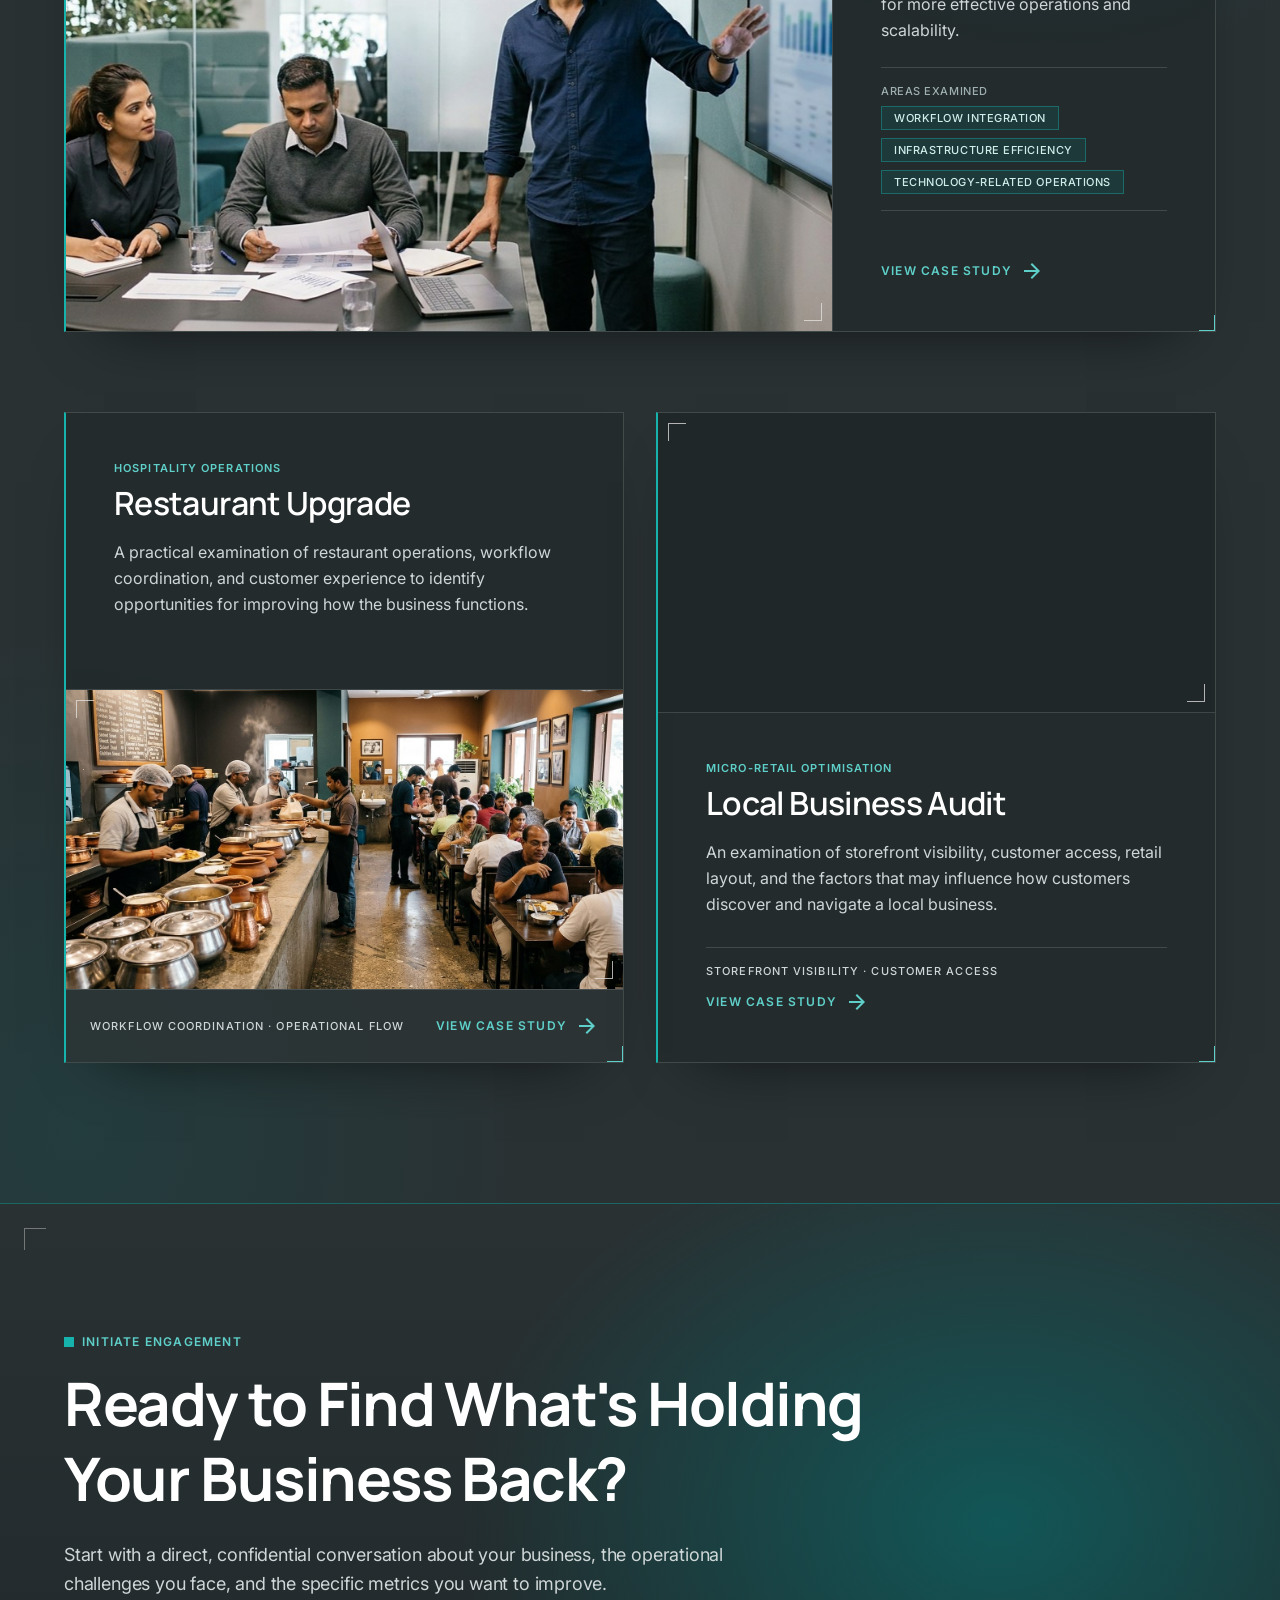
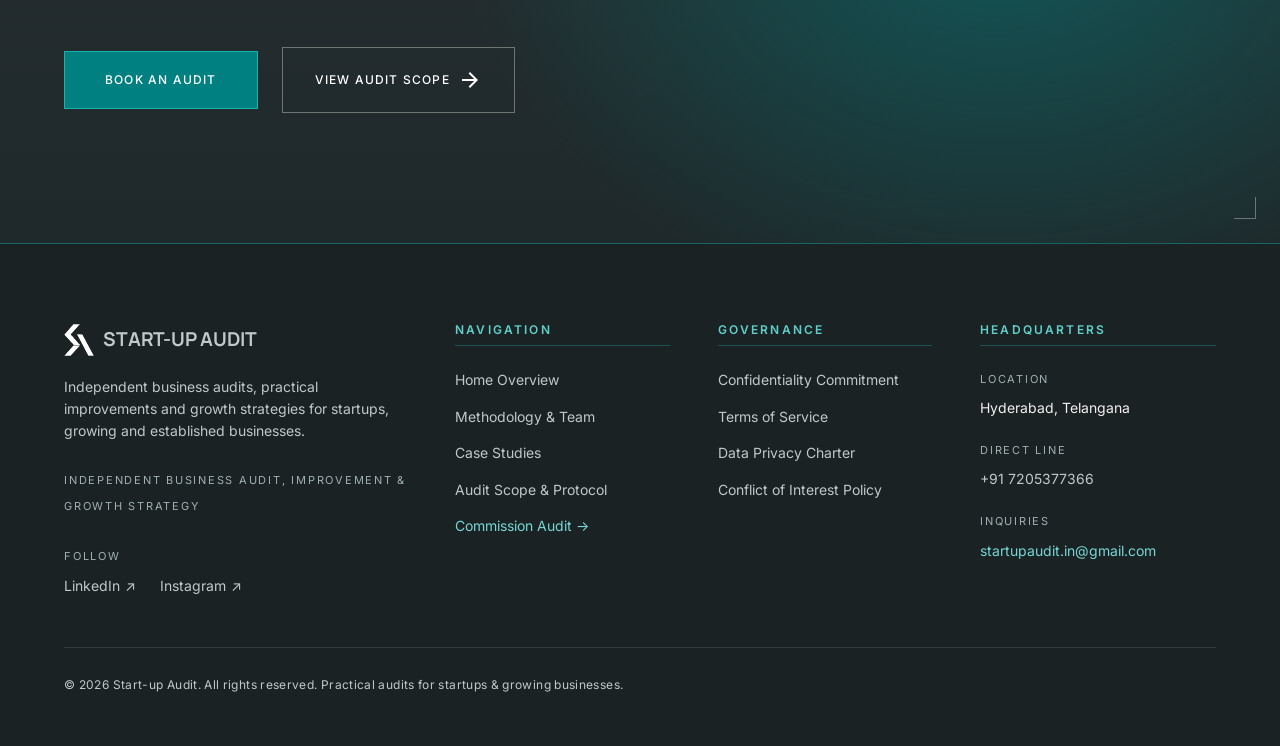
==== commit ef7438c4: "Home hero: show the dark backdrop, not the stock photo, while the 3D scene loads (photo stays as the" ====
--- a/index.html
+++ b/index.html
@@ -31,6 +31,7 @@
 <link rel="icon" type="image/png" sizes="192x192" href="assets/img/favicon-192.png">
 <link rel="apple-touch-icon" href="assets/img/apple-touch-icon.png">
 <script>document.documentElement.classList.add('js');</script>
+<script>/* hero: where the 3D scene will run, never flash the stock photo while it loads */(function(){var d=document.documentElement;try{var c=document.createElement('canvas'),g=c.getContext('webgl')||c.getContext('experimental-webgl');if(g){d.classList.add('sa-h3d');var x=g.getExtension('WEBGL_lose_context');if(x)x.loseContext();setTimeout(function(){if(!d.hasAttribute('data-h3d'))d.classList.remove('sa-h3d')},8000)}}catch(e){}})();</script>
 <link rel="stylesheet" href="assets/css/home.css">
 <link rel="stylesheet" href="assets/css/site.css">
 <link rel="stylesheet" href="assets/css/hero3d.css">
--- a/assets/css/hero3d.css
+++ b/assets/css/hero3d.css
@@ -7,3 +7,8 @@
 @media (max-width: 899px) {
   .sa-hero3d-wrap { background: radial-gradient(ellipse 95% 60% at 58% 42%, #2f5a59 0%, #2b4143 46%, #293133 82%); }
 }
+
+/* before the scene is ready (WebGL present): the same dark teal backdrop the scene sits on, never the stock photo. If the scene cannot run, hero3d.js removes .sa-h3d and the photo returns. */
+html.sa-h3d #home-hero .z-0 { background: radial-gradient(ellipse 60% 70% at 68% 50%, #34605f 0%, #2d4547 38%, #293133 74%); }
+html.sa-h3d #home-hero .z-0 > img { opacity: 0 !important; animation: none !important; }
+@media (max-width: 899px) { html.sa-h3d #home-hero .z-0 { background: radial-gradient(ellipse 95% 60% at 58% 42%, #2f5a59 0%, #2b4143 46%, #293133 82%); } }
--- a/assets/css/hudhome.css
+++ b/assets/css/hudhome.css
@@ -19,7 +19,7 @@
   body[data-page="home"] #case-studies .bg-surface-container-lowest { position: relative; background: rgba(33, 41, 43, .74); border: 1px solid rgba(229, 228, 226, .16); border-left: 2px solid #16b3ac;
     box-shadow: 0 30px 60px -40px rgba(0, 0, 0, .7); transition: border-color .4s ease, box-shadow .5s ease, transform .6s var(--sa-ease); }
   body[data-page="home"] #case-studies .bg-surface-container-lowest:hover { border-color: rgba(22, 179, 172, .5); border-left-color: #5fd0c9; box-shadow: 0 30px 60px -36px rgba(0, 128, 128, .5); }
-  body[data-page="home"] #case-studies .bg-surface-container-lowest::after { content: ""; position: absolute; right: -1px; bottom: -1px; width: 16px; height: 16px; z-index: 3; pointer-events: none;
+  body[data-page="home"] #case-studies .bg-surface-container-lowest::after { content: ""; position: absolute; right: 0; bottom: 0; width: 16px; height: 16px; z-index: 3; pointer-events: none;
     border-right: 1px solid #5fd0c9; border-bottom: 1px solid #5fd0c9; }
   body[data-page="home"] #case-studies .bg-surface-container, body[data-page="home"] #case-studies .bg-surface-container-low { background: rgba(255, 255, 255, .04); }
   body[data-page="home"] #case-studies .bg-surface-container-low.inline-block { background: rgba(0, 128, 128, .16); border: 1px solid rgba(22, 179, 172, .4); color: #cfeeea; }
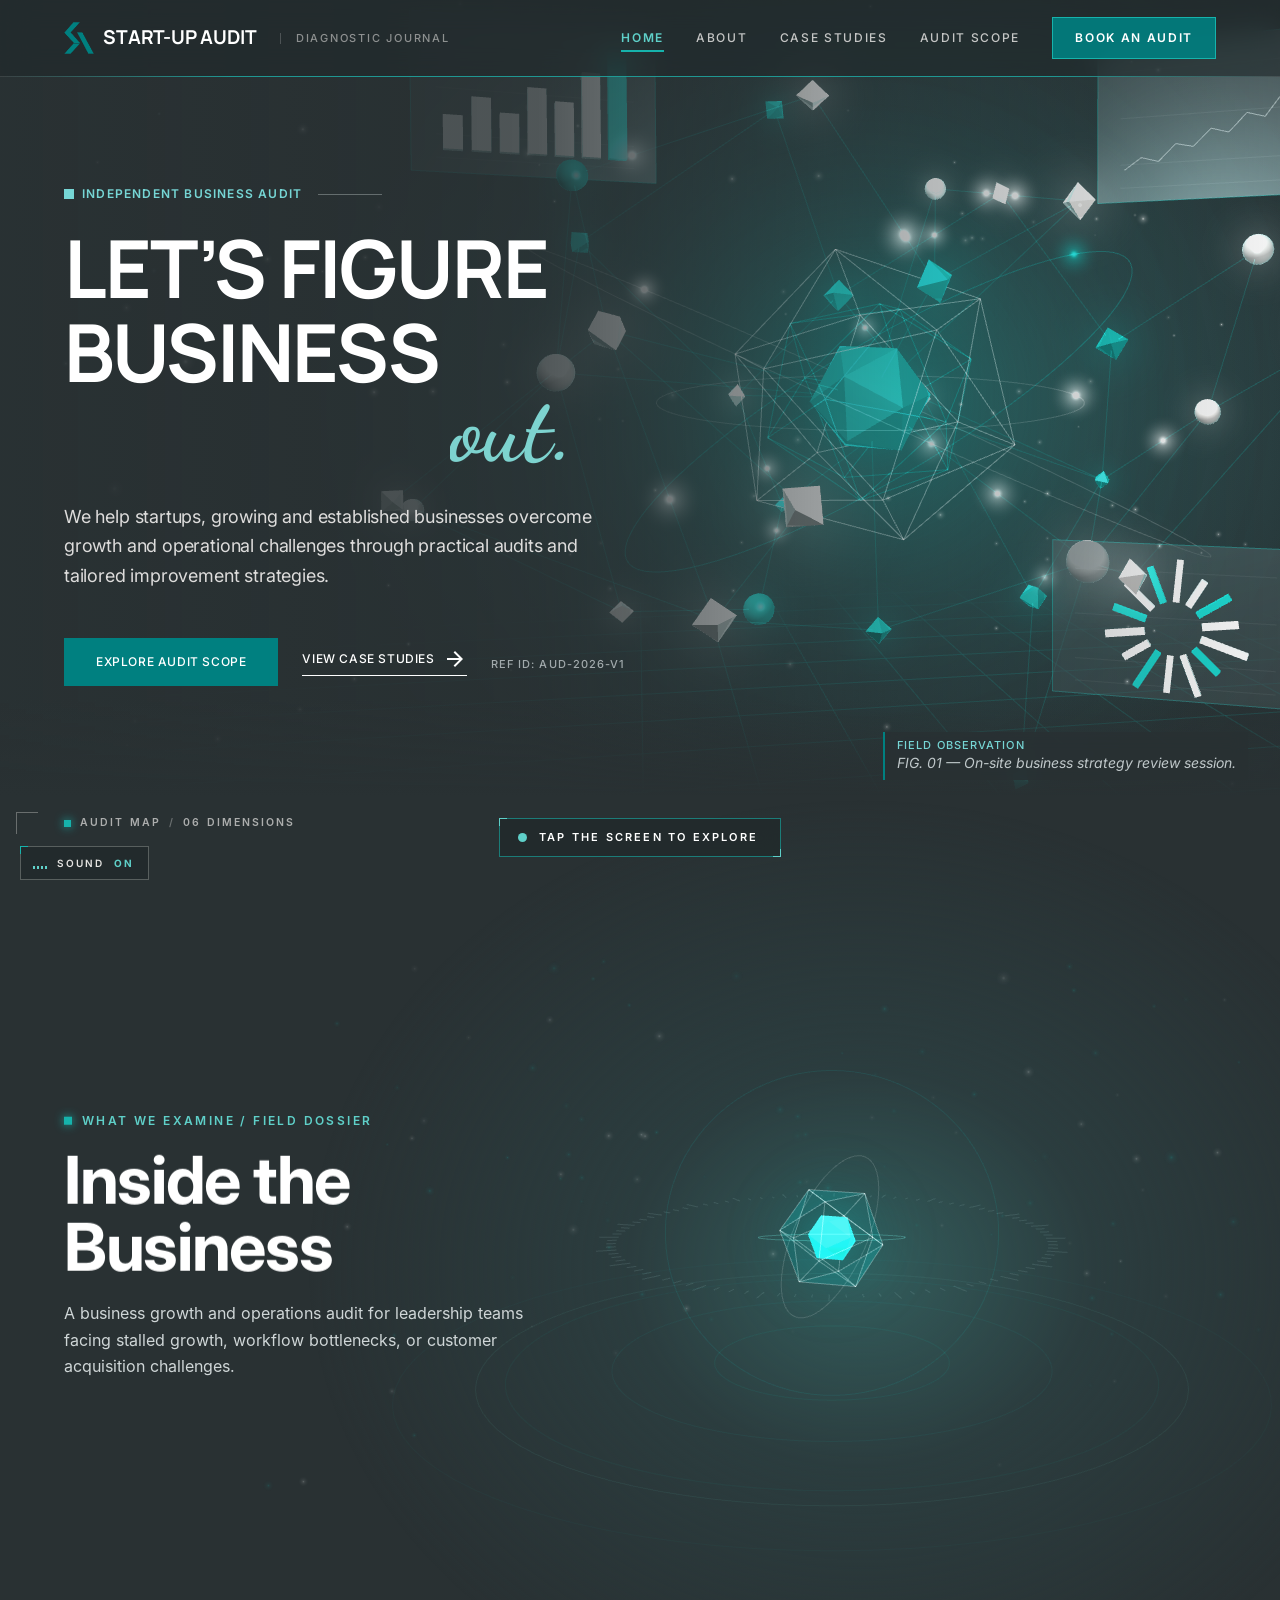
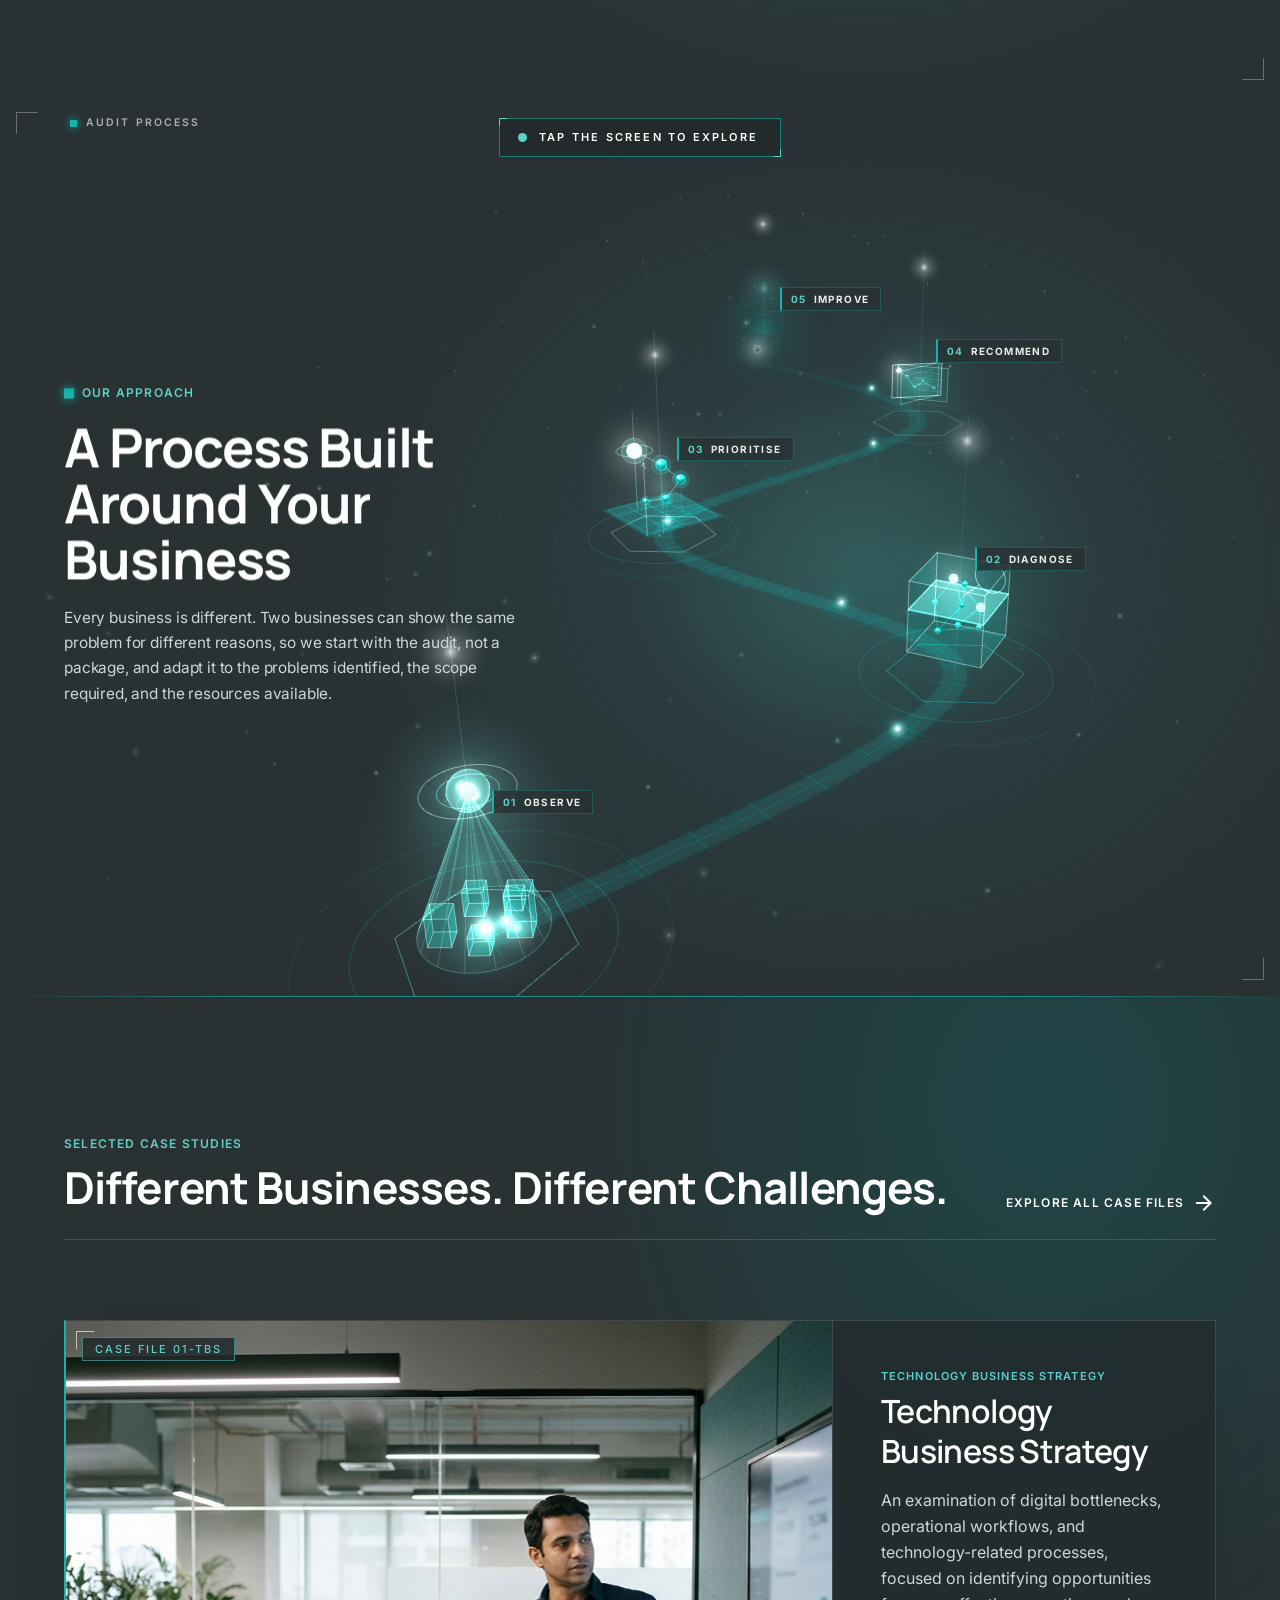
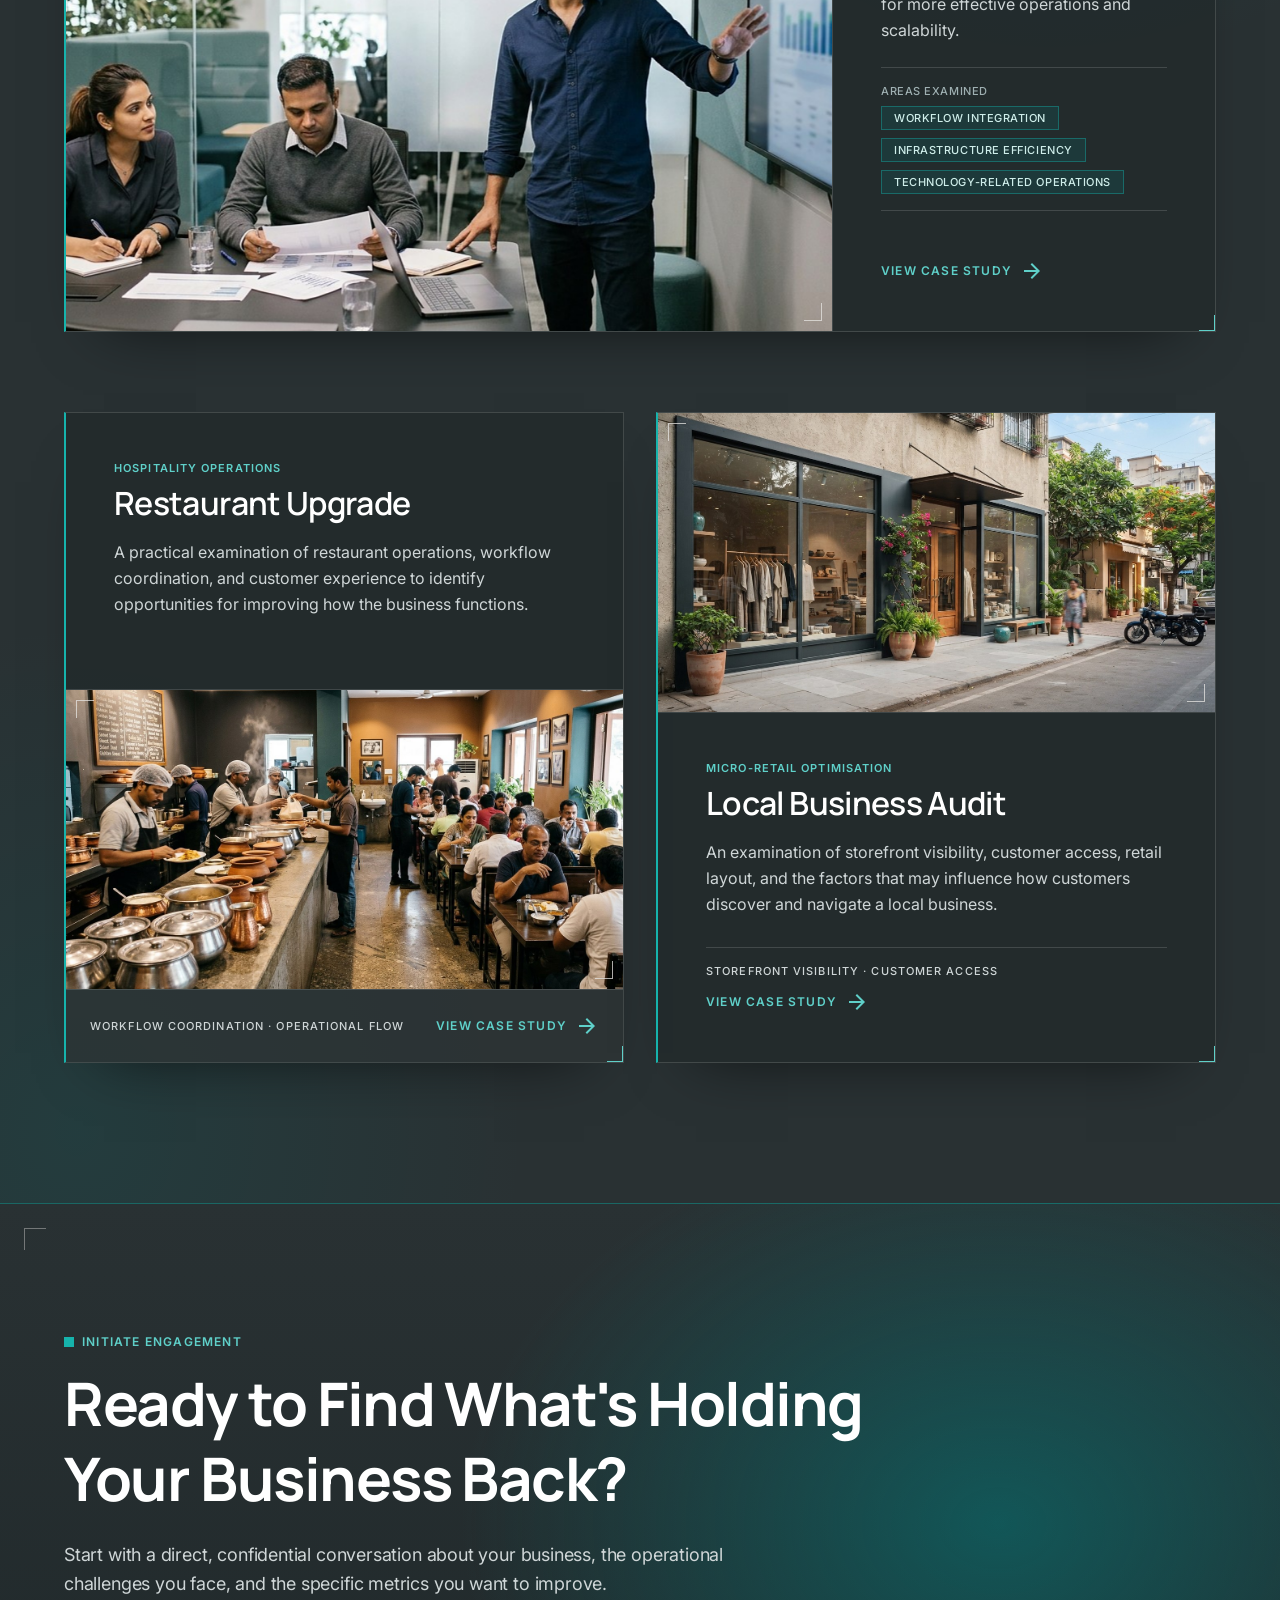
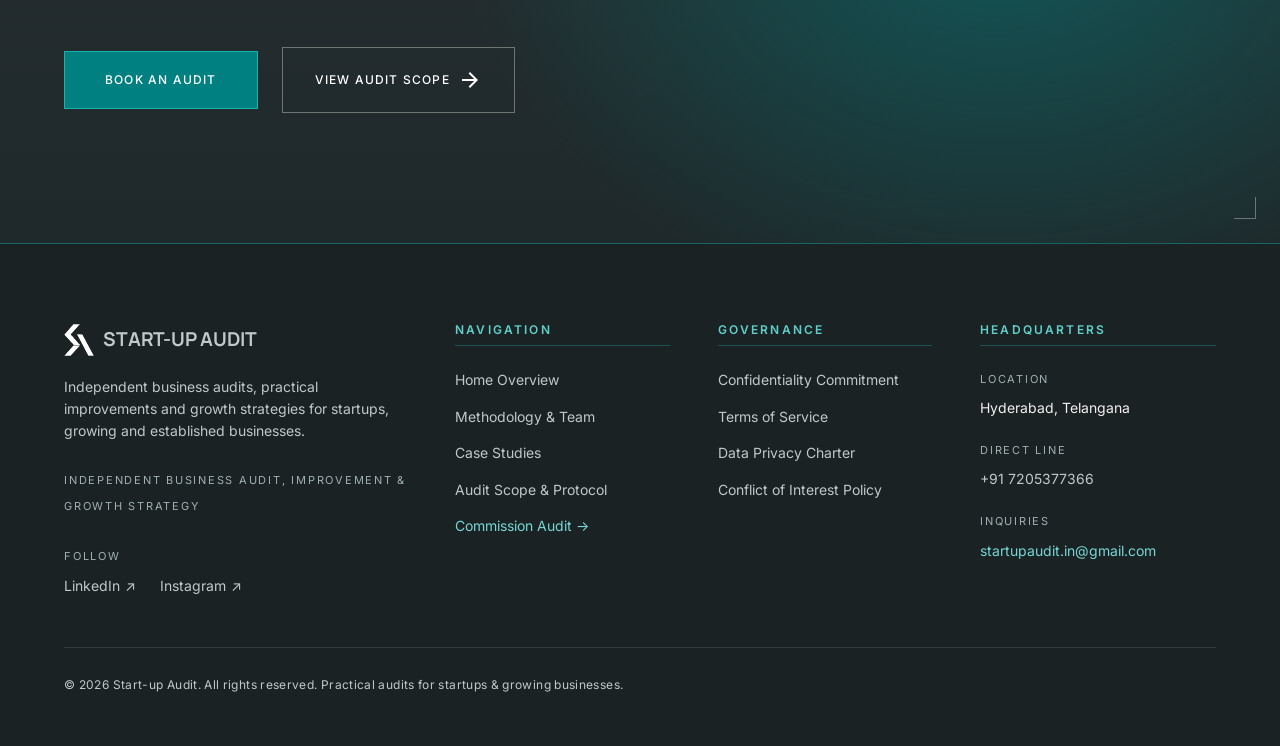
==== commit 3a9ca061: "Home: synthesised landing sound and tap sound with a HUD sound toggle Co-Authored-By: Claude Sonnet " ====
--- a/index.html
+++ b/index.html
@@ -43,6 +43,7 @@
 <script src="assets/js/hero3d.js" defer></script>
 <script src="assets/js/audit3d.js" defer></script>
 <script src="assets/js/method3d.js" defer></script>
+<script src="assets/js/sound.js" defer></script>
 <script type="application/ld+json">
 {
   "@context": "https://schema.org",
--- a/assets/css/hudnav.css
+++ b/assets/css/hudnav.css
@@ -98,3 +98,22 @@
   body[data-hud] .sa-footer__label { color: #9fb0b2; letter-spacing: .16em; }
   body[data-hud] .sa-footer a:hover { color: #5fd0c9; }
 }
+
+/* ---------- sound button (Home) ---------- */
+.sa-sound { display: none; }
+@media (min-width: 640px) {
+  .sa-sound { position: fixed; left: 20px; bottom: 20px; z-index: 45; display: inline-flex; align-items: center; gap: 10px; padding: 10px 14px 10px 12px; cursor: pointer;
+    background: rgba(33, 41, 43, .74); -webkit-backdrop-filter: blur(10px); backdrop-filter: blur(10px); border: 1px solid rgba(229, 228, 226, .28); color: #E5E4E2;
+    font: 600 10px/1 "Inter", system-ui, sans-serif; letter-spacing: .2em; text-transform: uppercase;
+    opacity: 0; transform: translateY(10px); transition: opacity .7s ease, transform .8s var(--sa-ease), border-color .3s ease, color .3s ease; }
+  .sa-sound.is-in { opacity: 1; transform: none; }
+  .sa-sound::before { content: ""; position: absolute; left: -1px; top: -1px; width: 8px; height: 8px; border-left: 1px solid #16b3ac; border-top: 1px solid #16b3ac; }
+  .sa-sound:hover, .sa-sound:focus-visible { border-color: #16b3ac; color: #fff; outline: none; }
+  .sa-sound__eq { display: inline-flex; align-items: flex-end; gap: 2px; height: 12px; }
+  .sa-sound__eq i { display: block; width: 2px; height: 3px; background: #6b7678; transition: background-color .3s ease; }
+  .sa-sound.is-on .sa-sound__eq i { background: #5fd0c9; animation: saEq 1.1s ease-in-out infinite; }
+  .sa-sound.is-on .sa-sound__eq i:nth-child(2) { animation-delay: -.3s; } .sa-sound.is-on .sa-sound__eq i:nth-child(3) { animation-delay: -.6s; } .sa-sound.is-on .sa-sound__eq i:nth-child(4) { animation-delay: -.9s; }
+  .sa-sound__s { font-weight: 700; color: #6b7678; } .sa-sound.is-on .sa-sound__s { color: #5fd0c9; }
+  @keyframes saEq { 0%, 100% { height: 3px; } 50% { height: 12px; } }
+}
+@media (prefers-reduced-motion: reduce) { .sa-sound.is-on .sa-sound__eq i { animation: none; height: 8px; } }
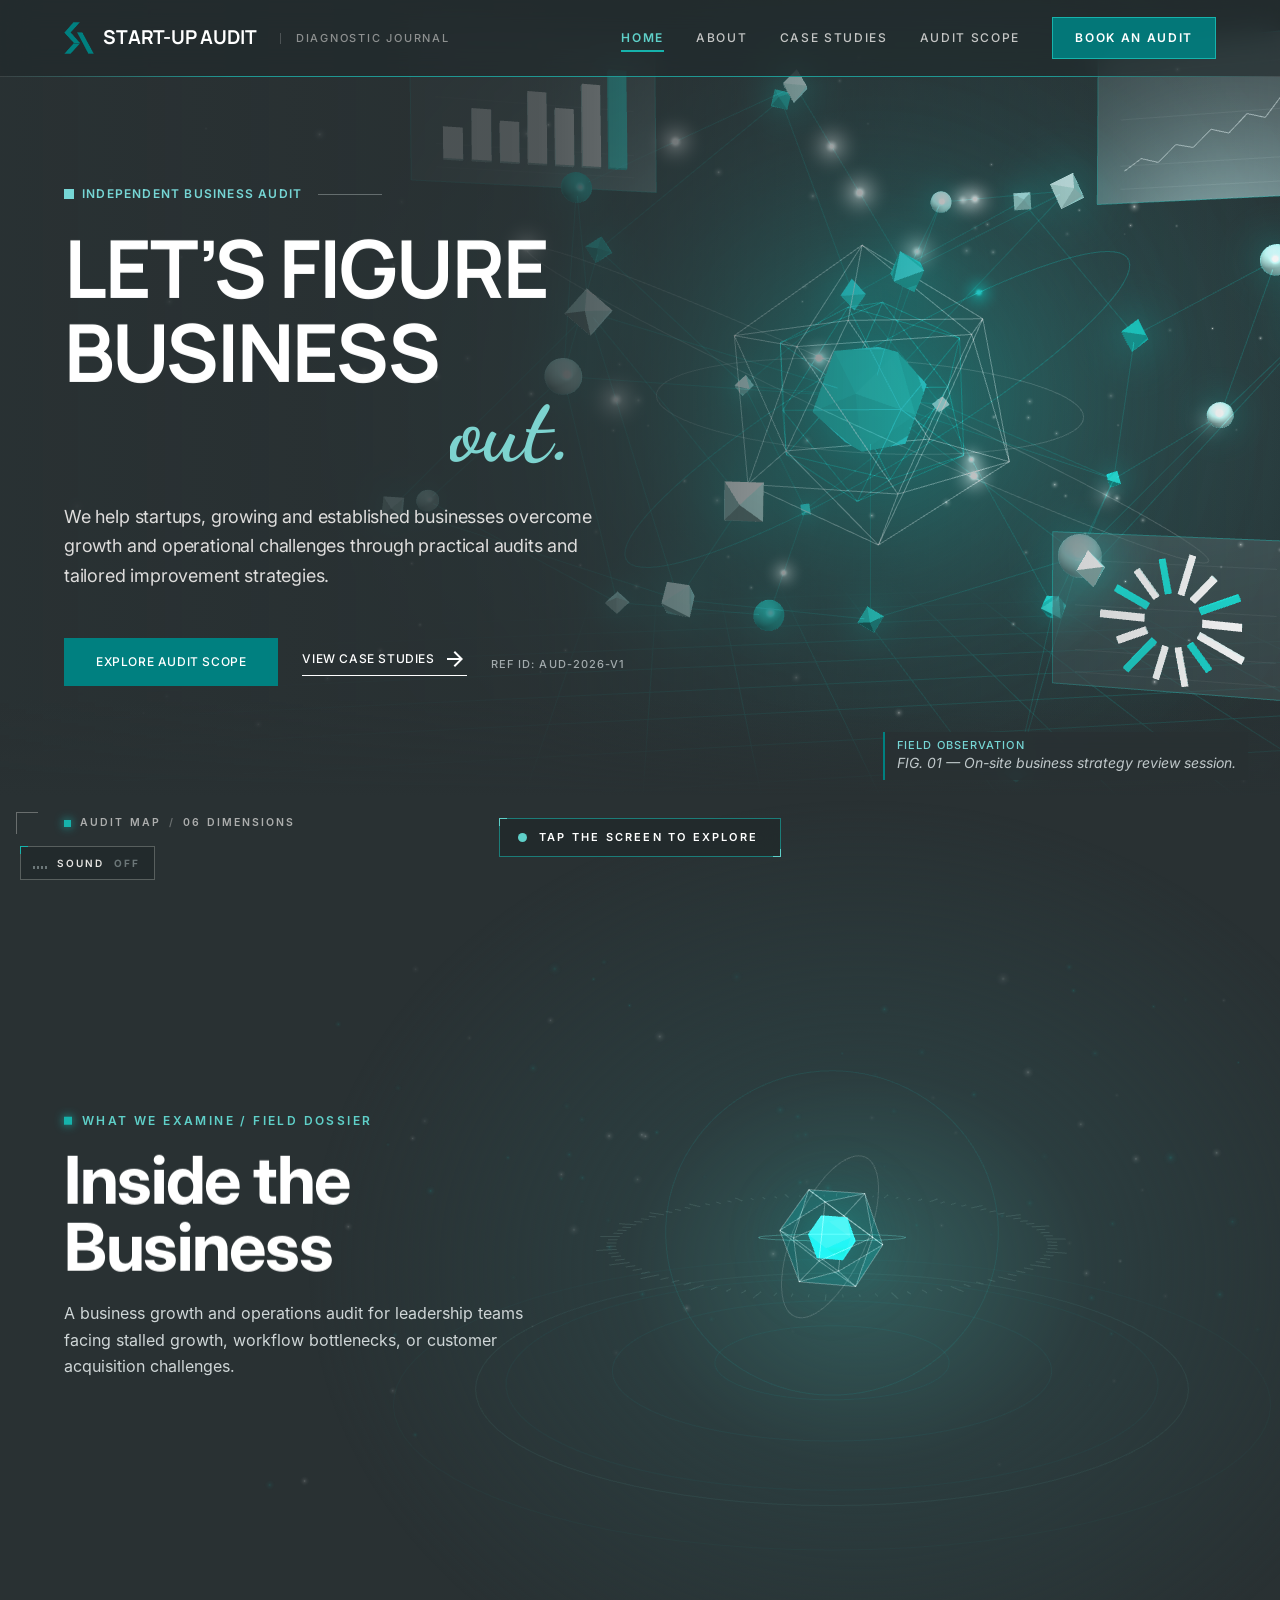
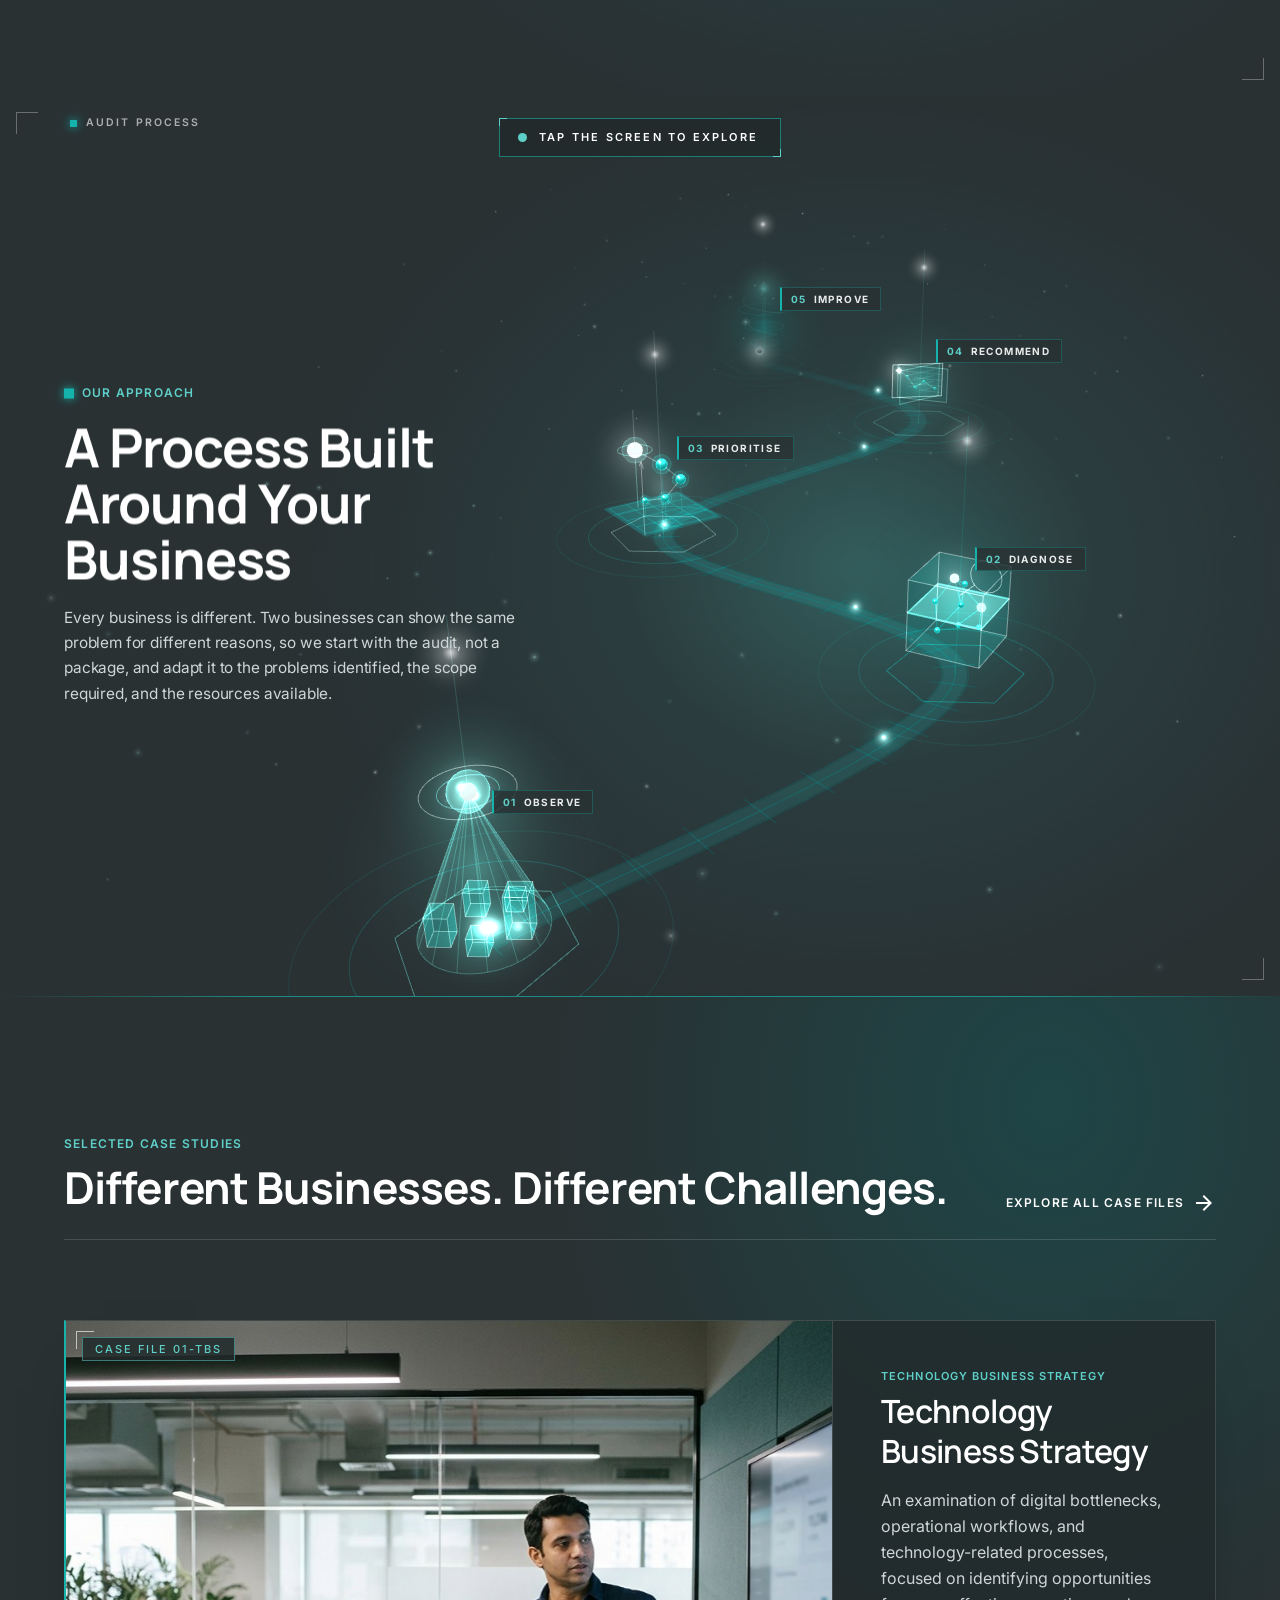
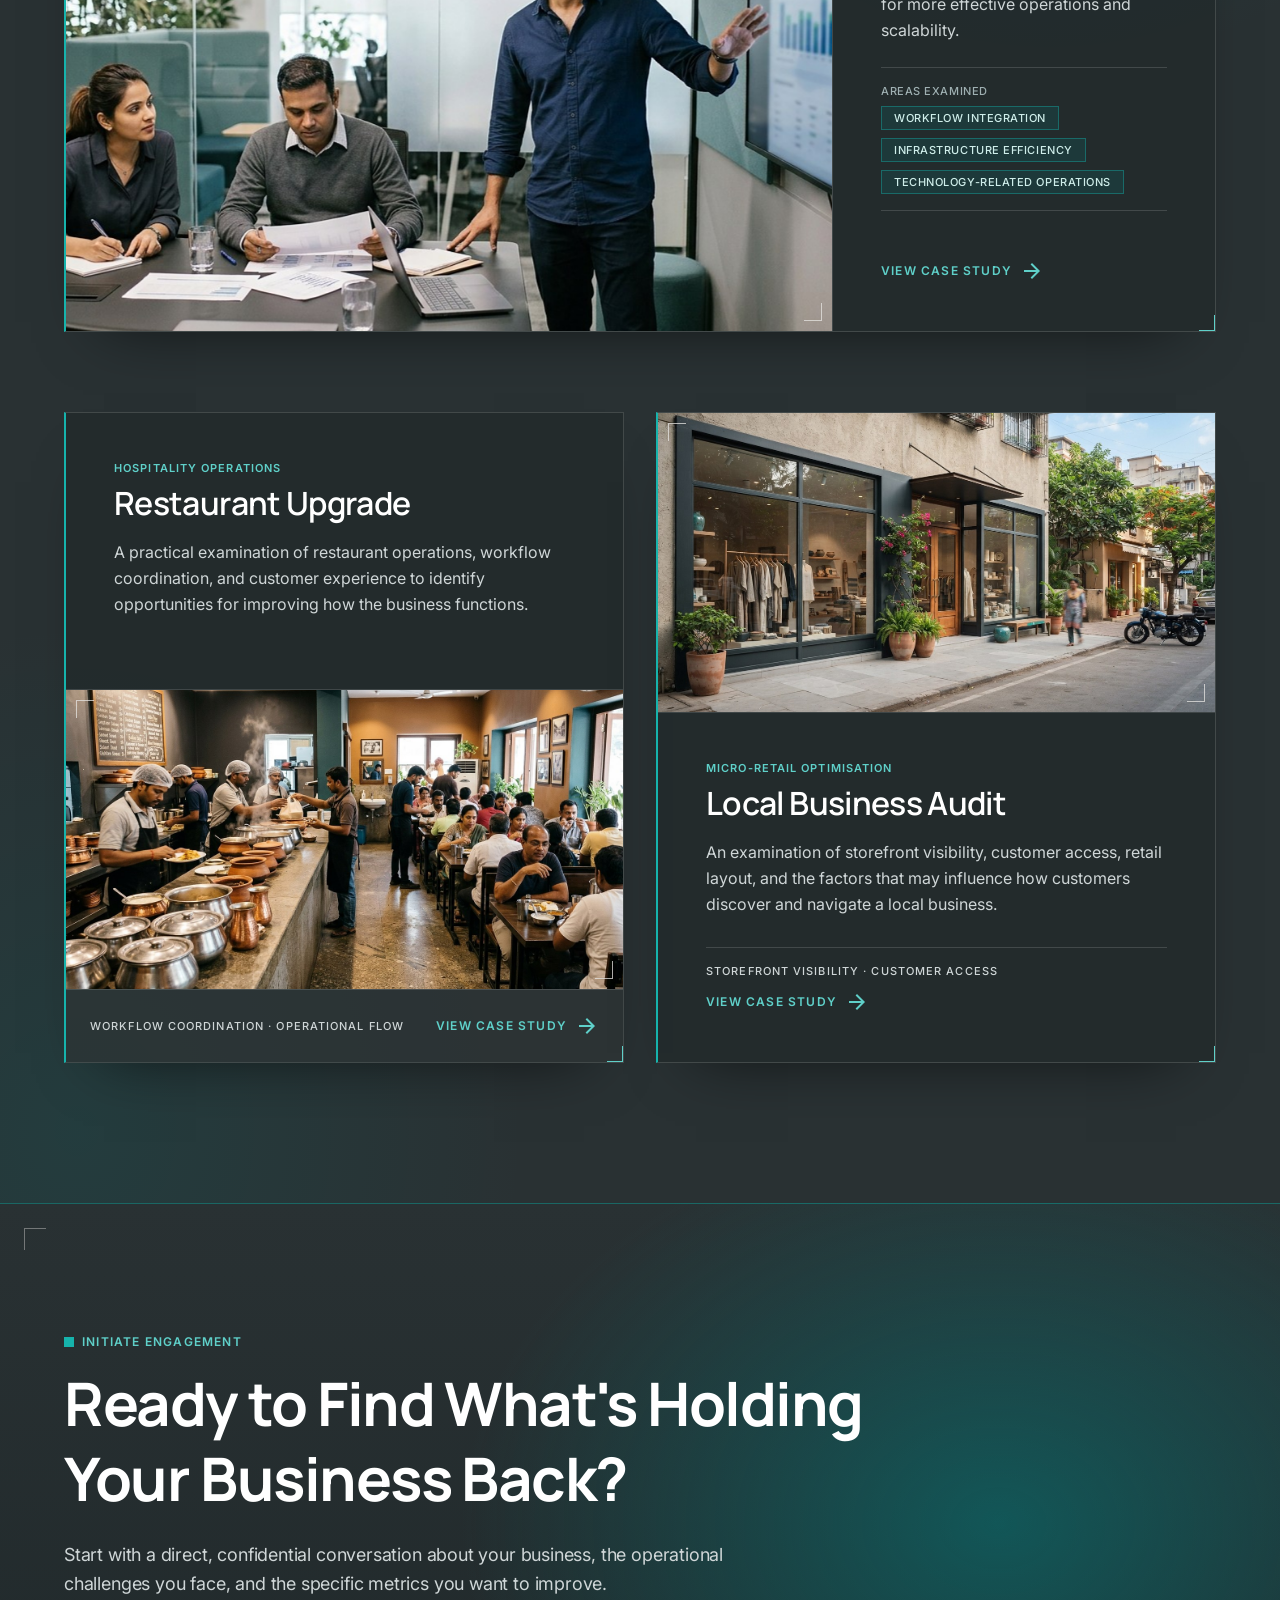
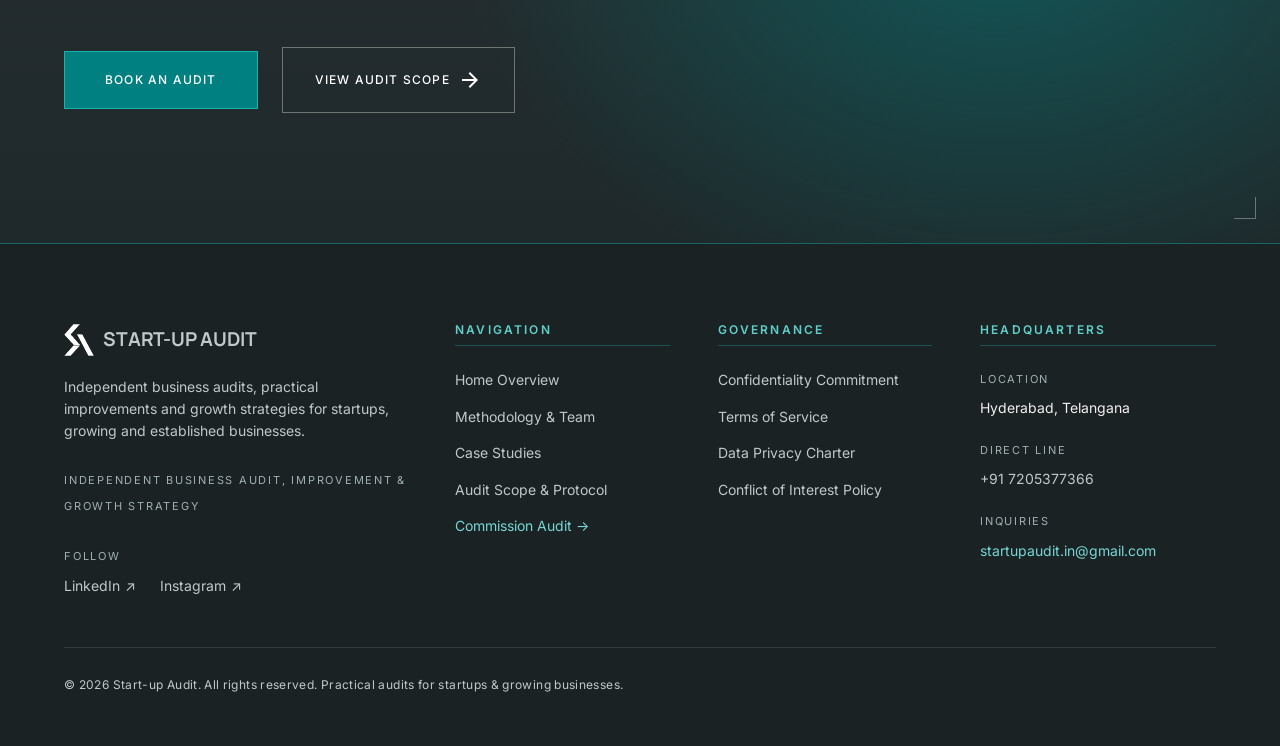
==== commit 1ae006e7: "Phones: tighter gutters and card padding so text columns are wider, all pages Co-Authored-By: Claude" ====
--- a/index.html
+++ b/index.html
@@ -34,6 +34,7 @@
 <script>/* hero: where the 3D scene will run, never flash the stock photo while it loads */(function(){var d=document.documentElement;try{var c=document.createElement('canvas'),g=c.getContext('webgl')||c.getContext('experimental-webgl');if(g){d.classList.add('sa-h3d');var x=g.getExtension('WEBGL_lose_context');if(x)x.loseContext();setTimeout(function(){if(!d.hasAttribute('data-h3d'))d.classList.remove('sa-h3d')},8000)}}catch(e){}})();</script>
 <link rel="stylesheet" href="assets/css/home.css">
 <link rel="stylesheet" href="assets/css/site.css">
+<link rel="stylesheet" href="assets/css/phonefit.css">
 <link rel="stylesheet" href="assets/css/hero3d.css">
 <link rel="stylesheet" href="assets/css/audit3d.css">
 <link rel="stylesheet" href="assets/css/method3d.css">
--- a/assets/css/phonefit.css
+++ b/assets/css/phonefit.css
@@ -0,0 +1,14 @@
+/* Start-up Audit — phones only (under 640px): wider text columns. Tighter side gutters and less padding inside boxed cards, so the text is not squeezed
+   by a gutter plus a box border plus box padding. Colours, text and photos are untouched. */
+@media (max-width: 639px) {
+  main .px-margin, .sa-footer .px-margin { padding-left: 16px; padding-right: 16px; }
+  main .p-6, main .p-7, main .p-8, main .p-space-md, main .sa-cs-card, main .sa-cs-callout, main .sa-cs-base, main .sa-scope-box, main form.p-6 { padding-left: 16px; padding-right: 16px; }
+  main .sa-price li { padding-left: 16px; padding-right: 16px; }
+
+  /* Inside the Business: the six stacked HUD cards */
+  .a3d { --a3d-gut: 14px; }
+  .a3d--no3d .a3d-pin { padding-top: 56px; padding-bottom: 64px; }
+  .a3d--no3d .a3d-title { padding-left: 4px; padding-right: 4px; }
+  .a3d--no3d .a3d-art { padding: 20px 16px 24px; }
+  .a3d--no3d .a3d-panel { gap: 16px; }
+}
--- a/assets/css/hudnav.css
+++ b/assets/css/hudnav.css
@@ -117,3 +117,17 @@
   @keyframes saEq { 0%, 100% { height: 3px; } 50% { height: 12px; } }
 }
 @media (prefers-reduced-motion: reduce) { .sa-sound.is-on .sa-sound__eq i { animation: none; height: 8px; } }
+
+/* phones: the same control as a small icon-only badge (an overlay, no layout change) */
+@media (max-width: 639px) {
+  .sa-sound { position: fixed; left: 12px; bottom: 12px; z-index: 45; display: inline-flex; align-items: center; justify-content: center; width: 40px; height: 40px; padding: 0; cursor: pointer;
+    background: rgba(33, 41, 43, .8); -webkit-backdrop-filter: blur(10px); backdrop-filter: blur(10px); border: 1px solid rgba(229, 228, 226, .3);
+    opacity: 0; transition: opacity .7s ease, border-color .3s ease; }
+  .sa-sound.is-in { opacity: 1; }
+  .sa-sound .sa-sound__t, .sa-sound .sa-sound__s { display: none; }
+  .sa-sound__eq { display: inline-flex; align-items: flex-end; gap: 2px; height: 14px; }
+  .sa-sound__eq i { display: block; width: 2px; height: 3px; background: #6b7678; }
+  .sa-sound.is-on { border-color: #16b3ac; } .sa-sound.is-on .sa-sound__eq i { background: #5fd0c9; animation: saEq 1.1s ease-in-out infinite; }
+  .sa-sound.is-on .sa-sound__eq i:nth-child(2) { animation-delay: -.3s; } .sa-sound.is-on .sa-sound__eq i:nth-child(3) { animation-delay: -.6s; } .sa-sound.is-on .sa-sound__eq i:nth-child(4) { animation-delay: -.9s; }
+  @keyframes saEq { 0%, 100% { height: 3px; } 50% { height: 14px; } }
+}
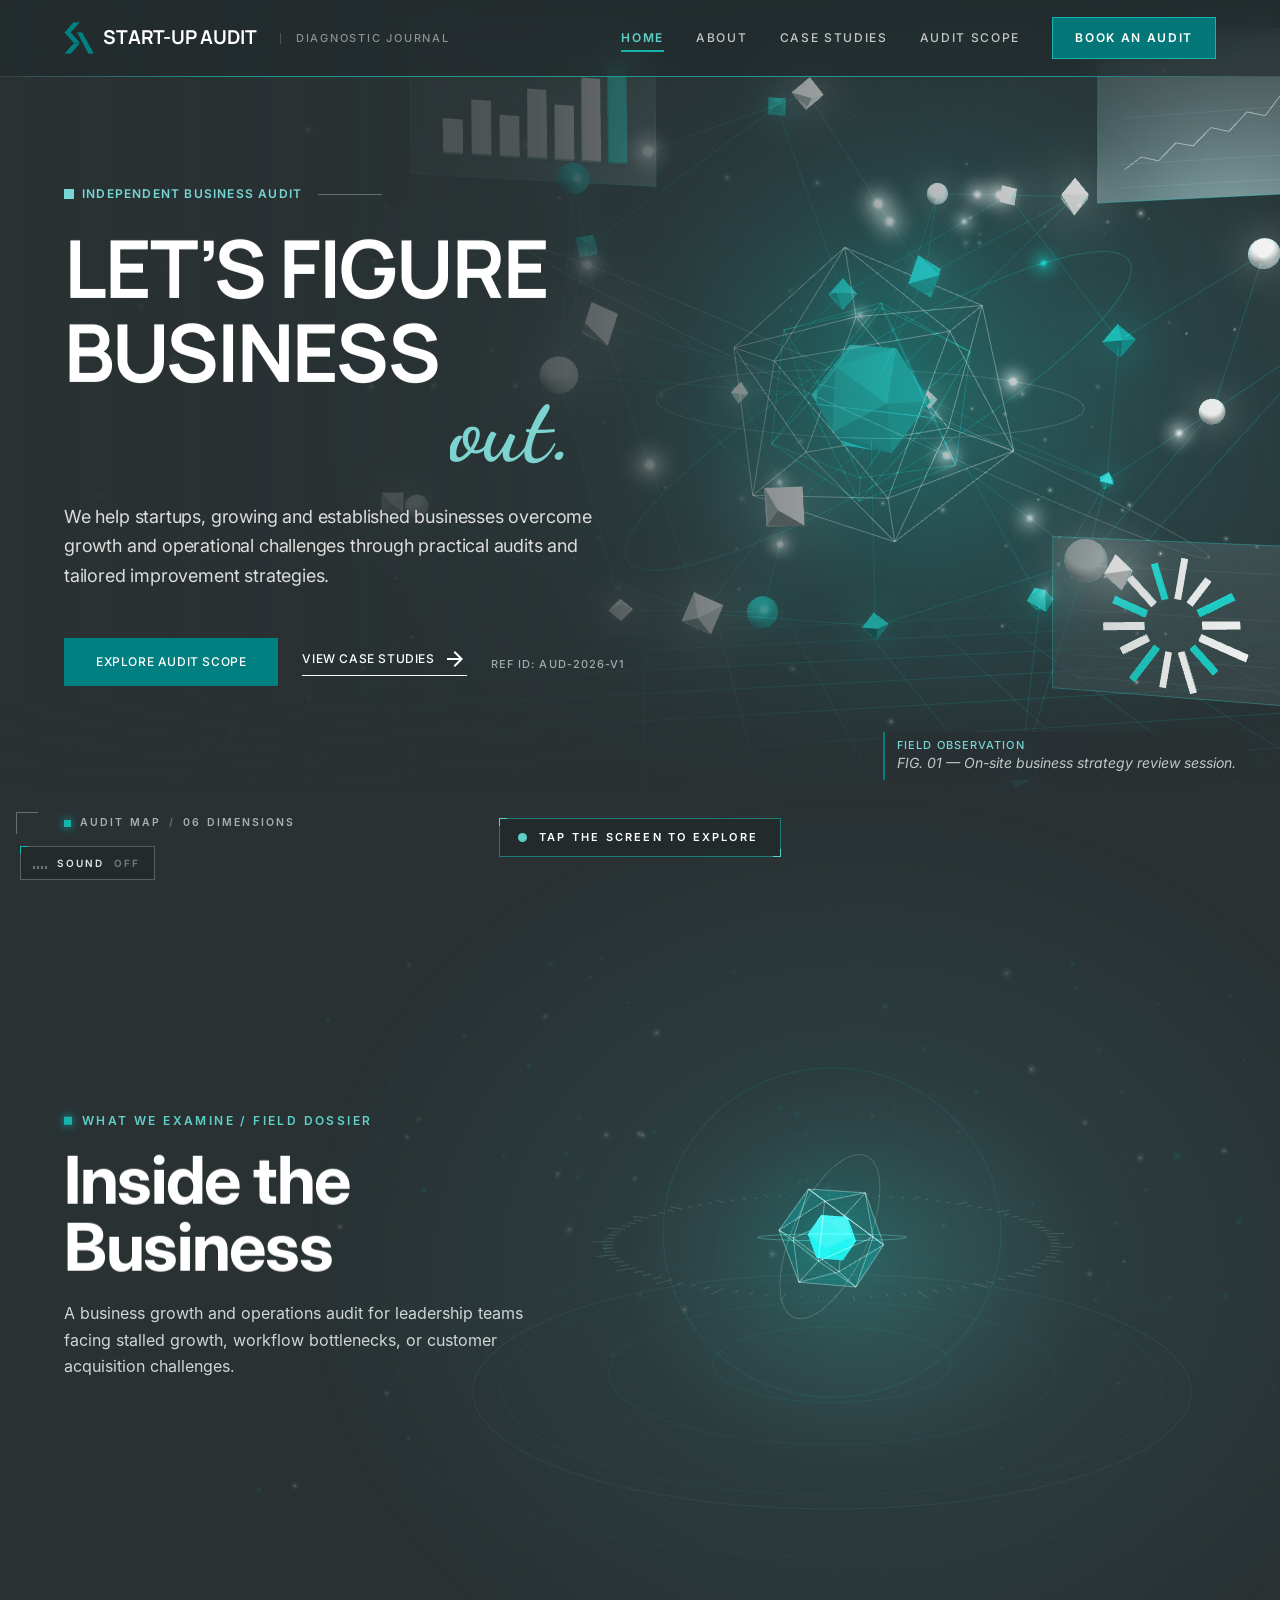
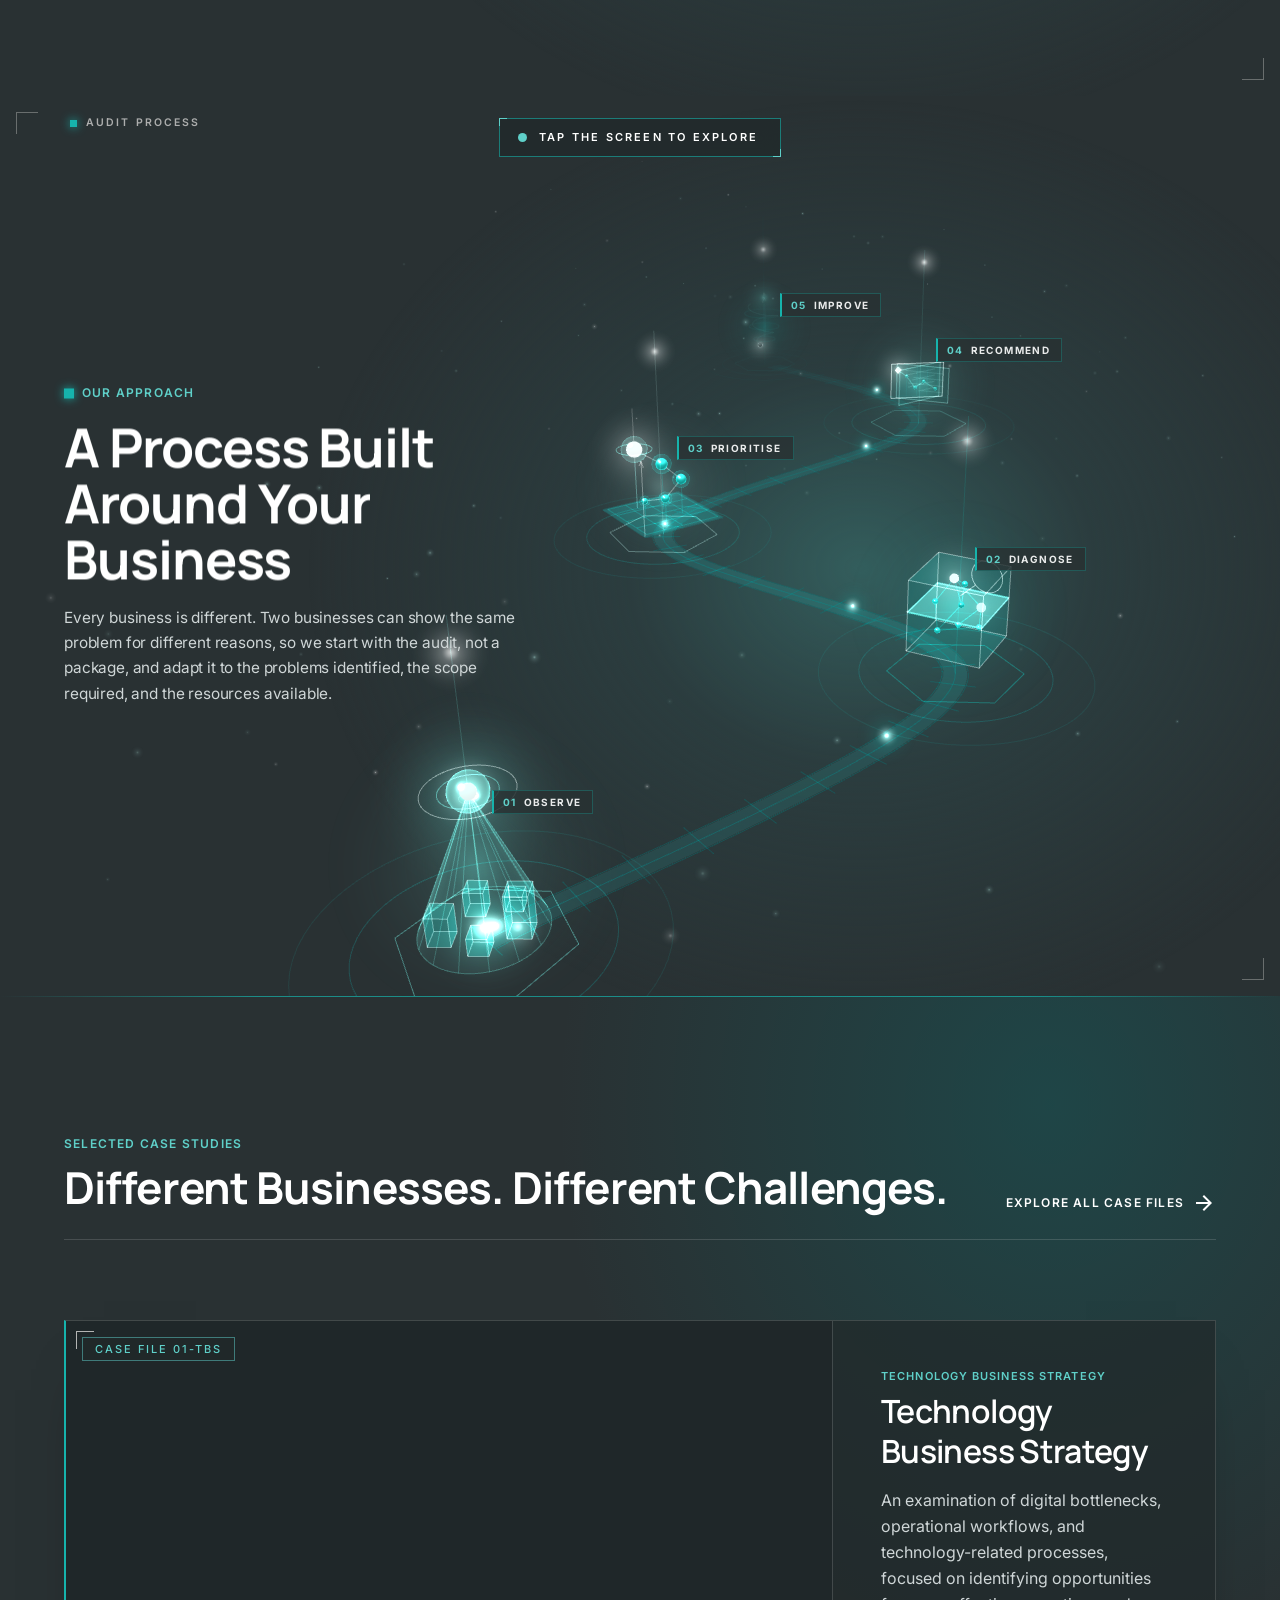
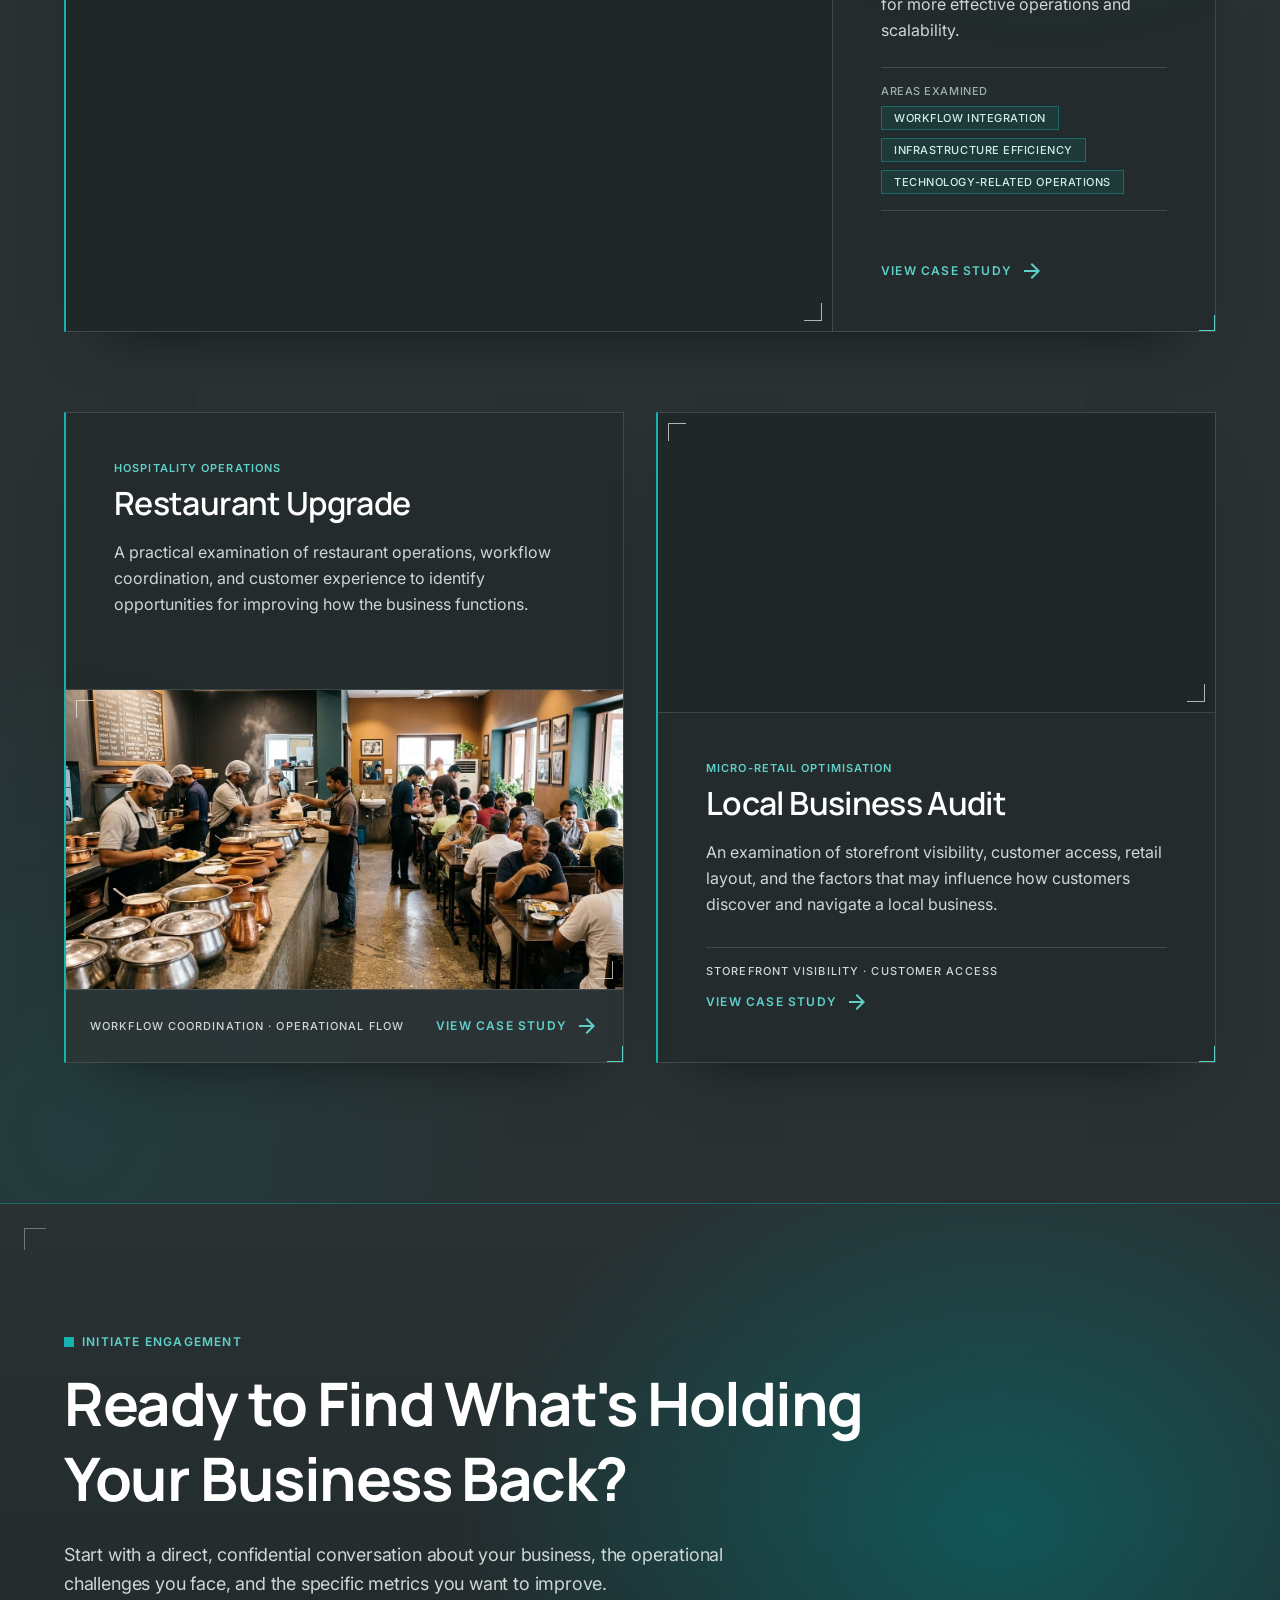
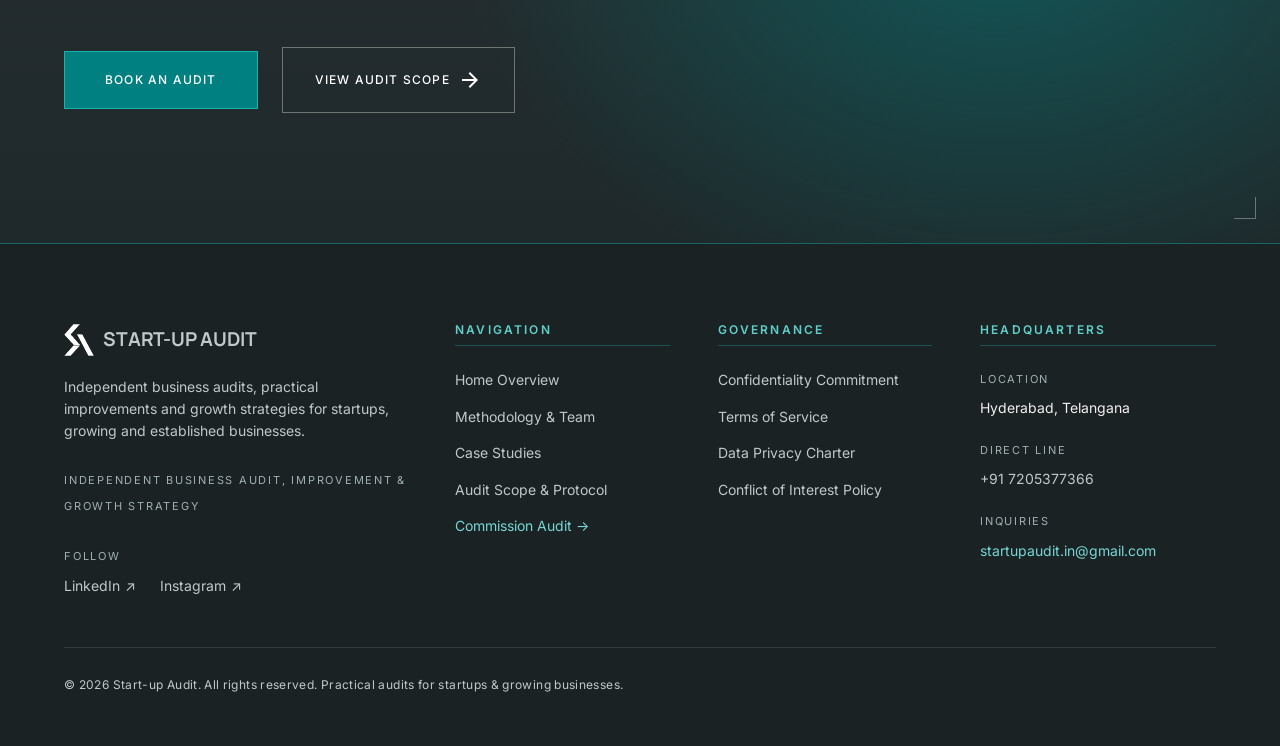
==== commit ef3d27d9: "Undo the phone gutter change; no sound or sound button on phones Co-Authored-By: Claude Sonnet 5.5 <" ====
--- a/index.html
+++ b/index.html
@@ -34,7 +34,6 @@
 <script>/* hero: where the 3D scene will run, never flash the stock photo while it loads */(function(){var d=document.documentElement;try{var c=document.createElement('canvas'),g=c.getContext('webgl')||c.getContext('experimental-webgl');if(g){d.classList.add('sa-h3d');var x=g.getExtension('WEBGL_lose_context');if(x)x.loseContext();setTimeout(function(){if(!d.hasAttribute('data-h3d'))d.classList.remove('sa-h3d')},8000)}}catch(e){}})();</script>
 <link rel="stylesheet" href="assets/css/home.css">
 <link rel="stylesheet" href="assets/css/site.css">
-<link rel="stylesheet" href="assets/css/phonefit.css">
 <link rel="stylesheet" href="assets/css/hero3d.css">
 <link rel="stylesheet" href="assets/css/audit3d.css">
 <link rel="stylesheet" href="assets/css/method3d.css">
--- a/assets/css/hudnav.css
+++ b/assets/css/hudnav.css
@@ -117,17 +117,3 @@
   @keyframes saEq { 0%, 100% { height: 3px; } 50% { height: 12px; } }
 }
 @media (prefers-reduced-motion: reduce) { .sa-sound.is-on .sa-sound__eq i { animation: none; height: 8px; } }
-
-/* phones: the same control as a small icon-only badge (an overlay, no layout change) */
-@media (max-width: 639px) {
-  .sa-sound { position: fixed; left: 12px; bottom: 12px; z-index: 45; display: inline-flex; align-items: center; justify-content: center; width: 40px; height: 40px; padding: 0; cursor: pointer;
-    background: rgba(33, 41, 43, .8); -webkit-backdrop-filter: blur(10px); backdrop-filter: blur(10px); border: 1px solid rgba(229, 228, 226, .3);
-    opacity: 0; transition: opacity .7s ease, border-color .3s ease; }
-  .sa-sound.is-in { opacity: 1; }
-  .sa-sound .sa-sound__t, .sa-sound .sa-sound__s { display: none; }
-  .sa-sound__eq { display: inline-flex; align-items: flex-end; gap: 2px; height: 14px; }
-  .sa-sound__eq i { display: block; width: 2px; height: 3px; background: #6b7678; }
-  .sa-sound.is-on { border-color: #16b3ac; } .sa-sound.is-on .sa-sound__eq i { background: #5fd0c9; animation: saEq 1.1s ease-in-out infinite; }
-  .sa-sound.is-on .sa-sound__eq i:nth-child(2) { animation-delay: -.3s; } .sa-sound.is-on .sa-sound__eq i:nth-child(3) { animation-delay: -.6s; } .sa-sound.is-on .sa-sound__eq i:nth-child(4) { animation-delay: -.9s; }
-  @keyframes saEq { 0%, 100% { height: 3px; } 50% { height: 14px; } }
-}
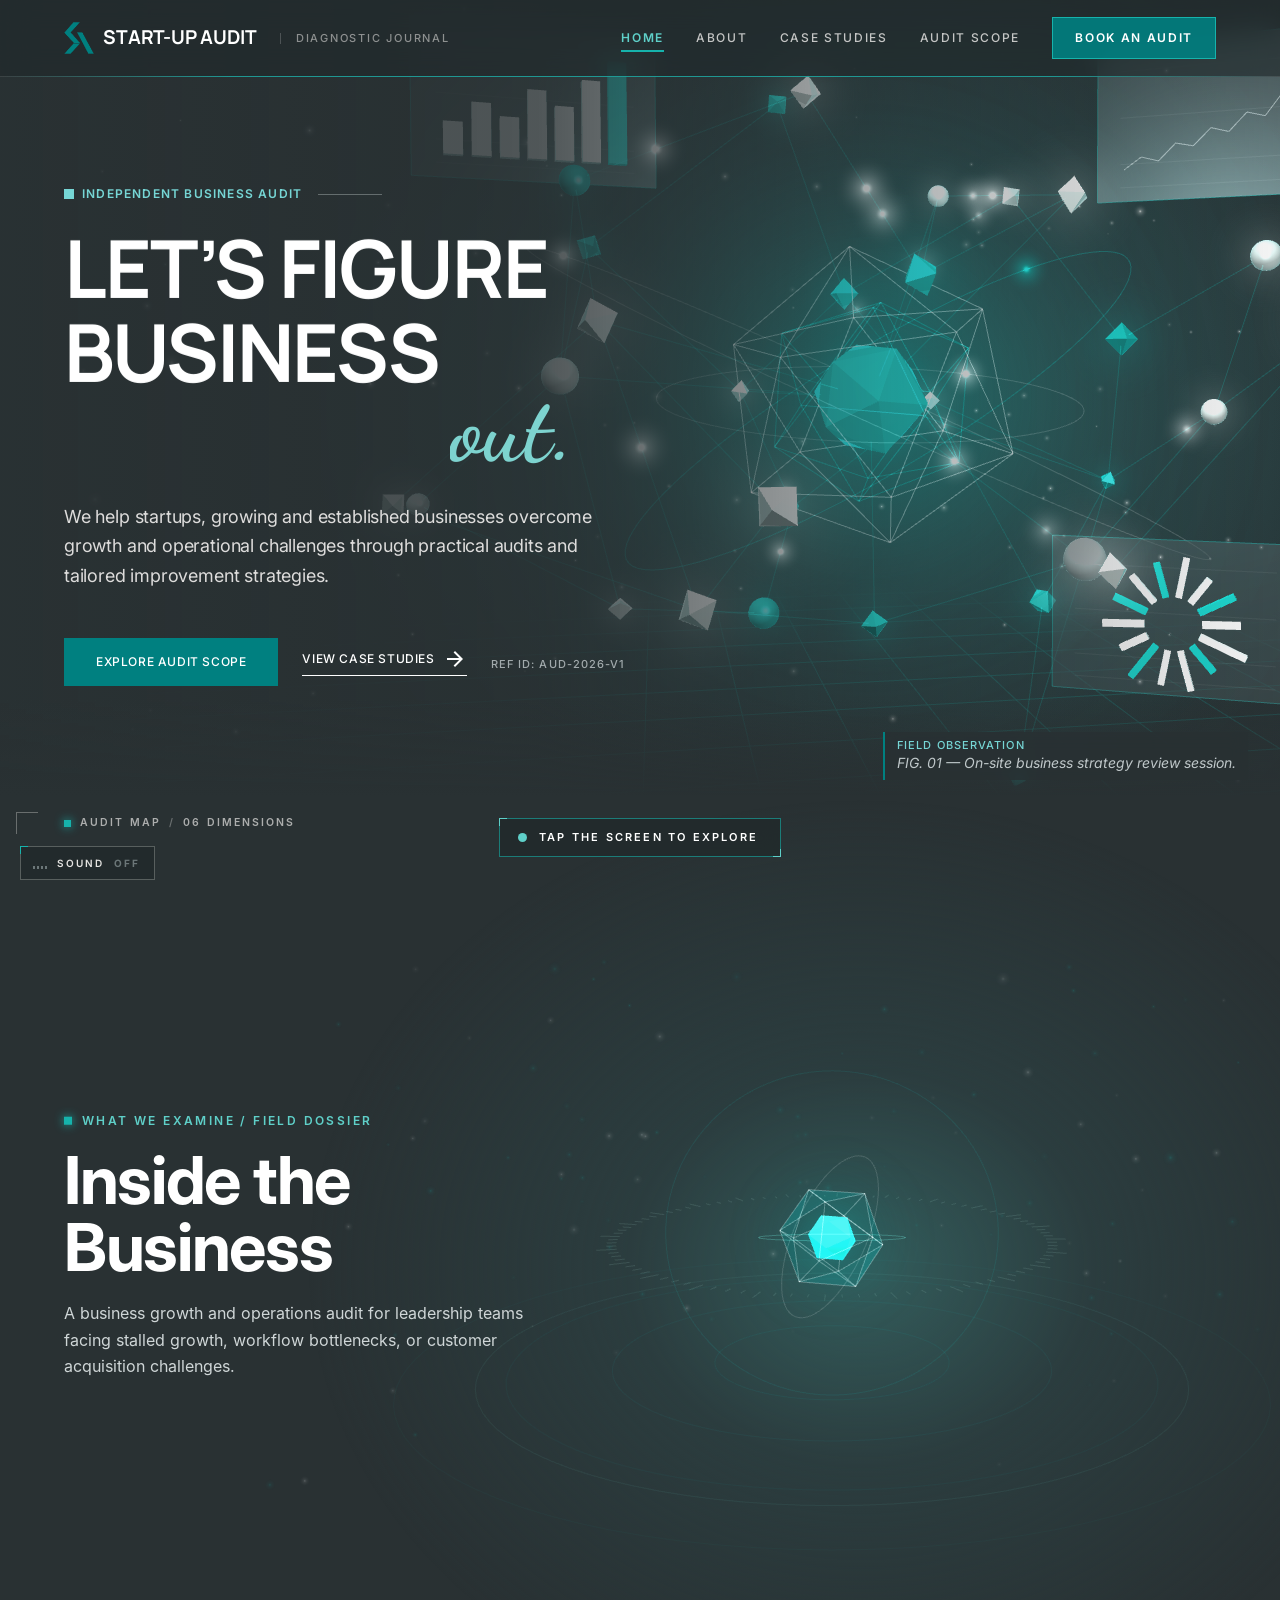
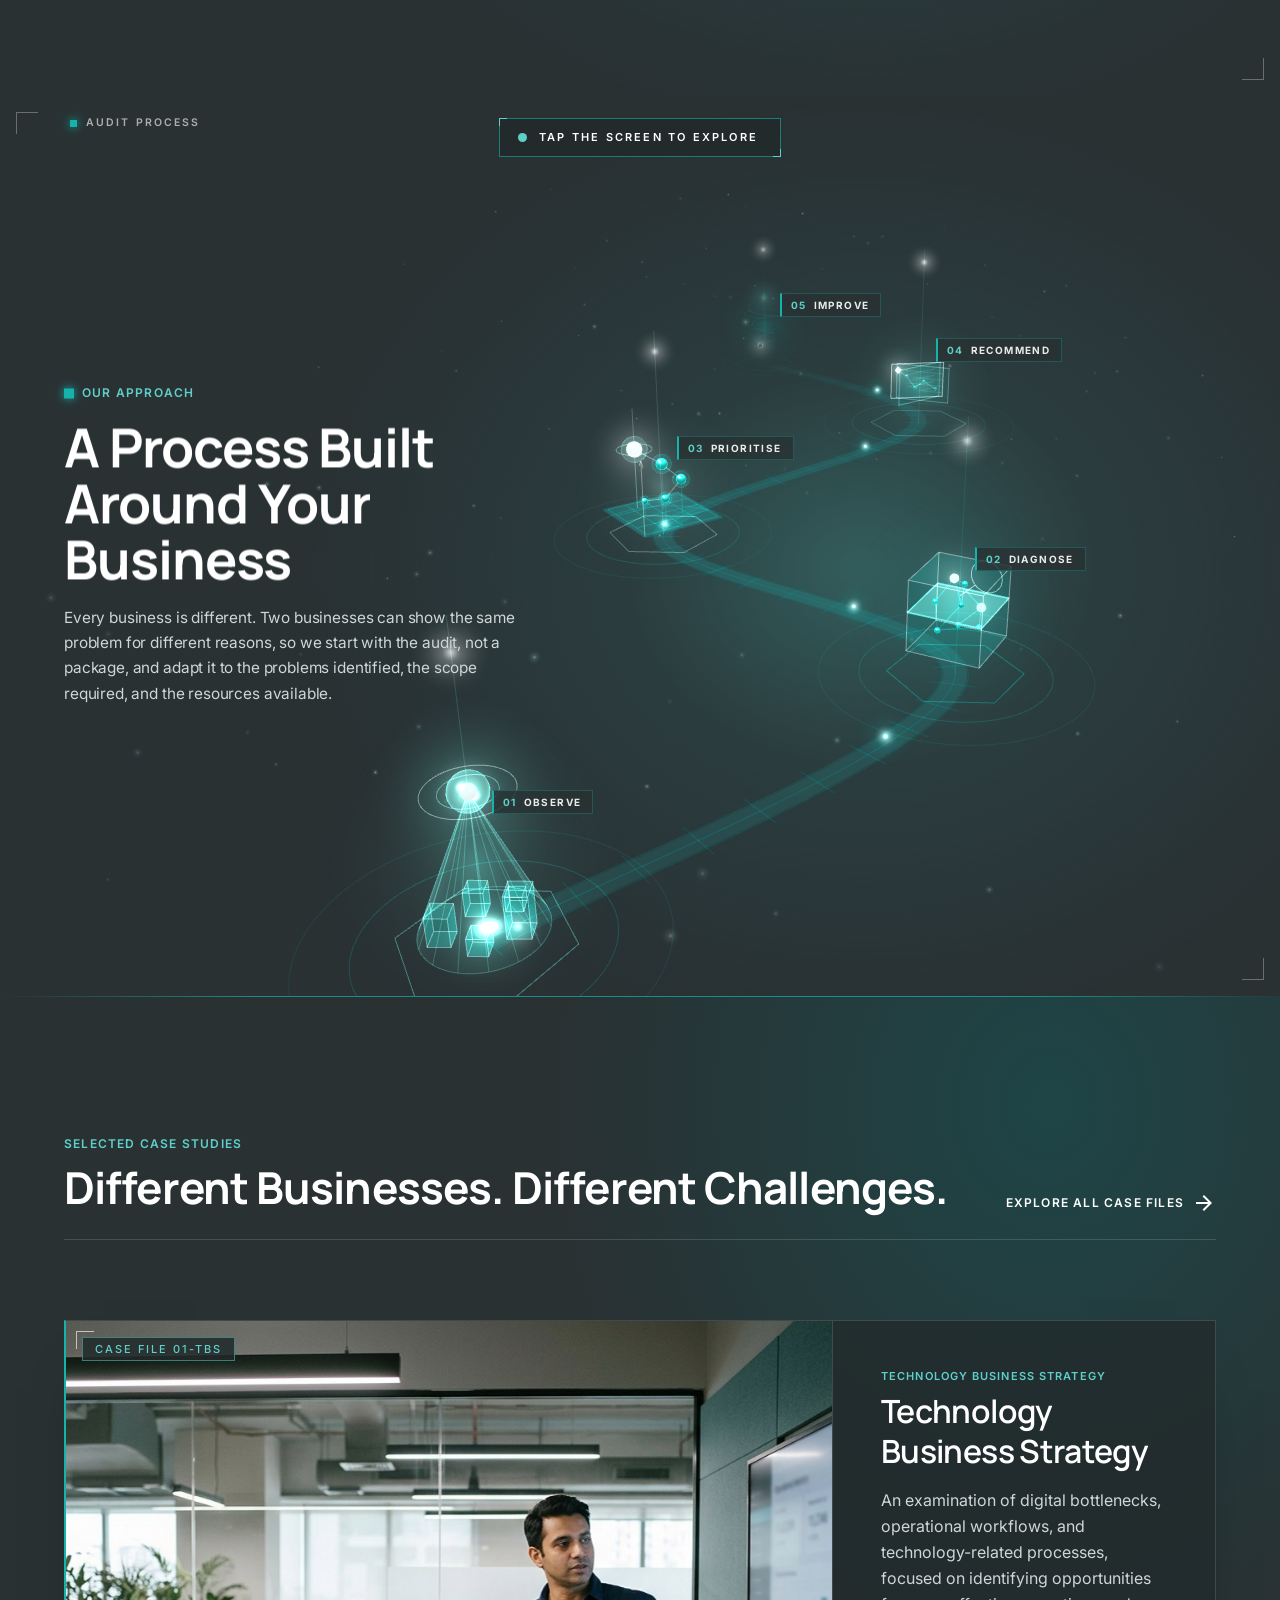
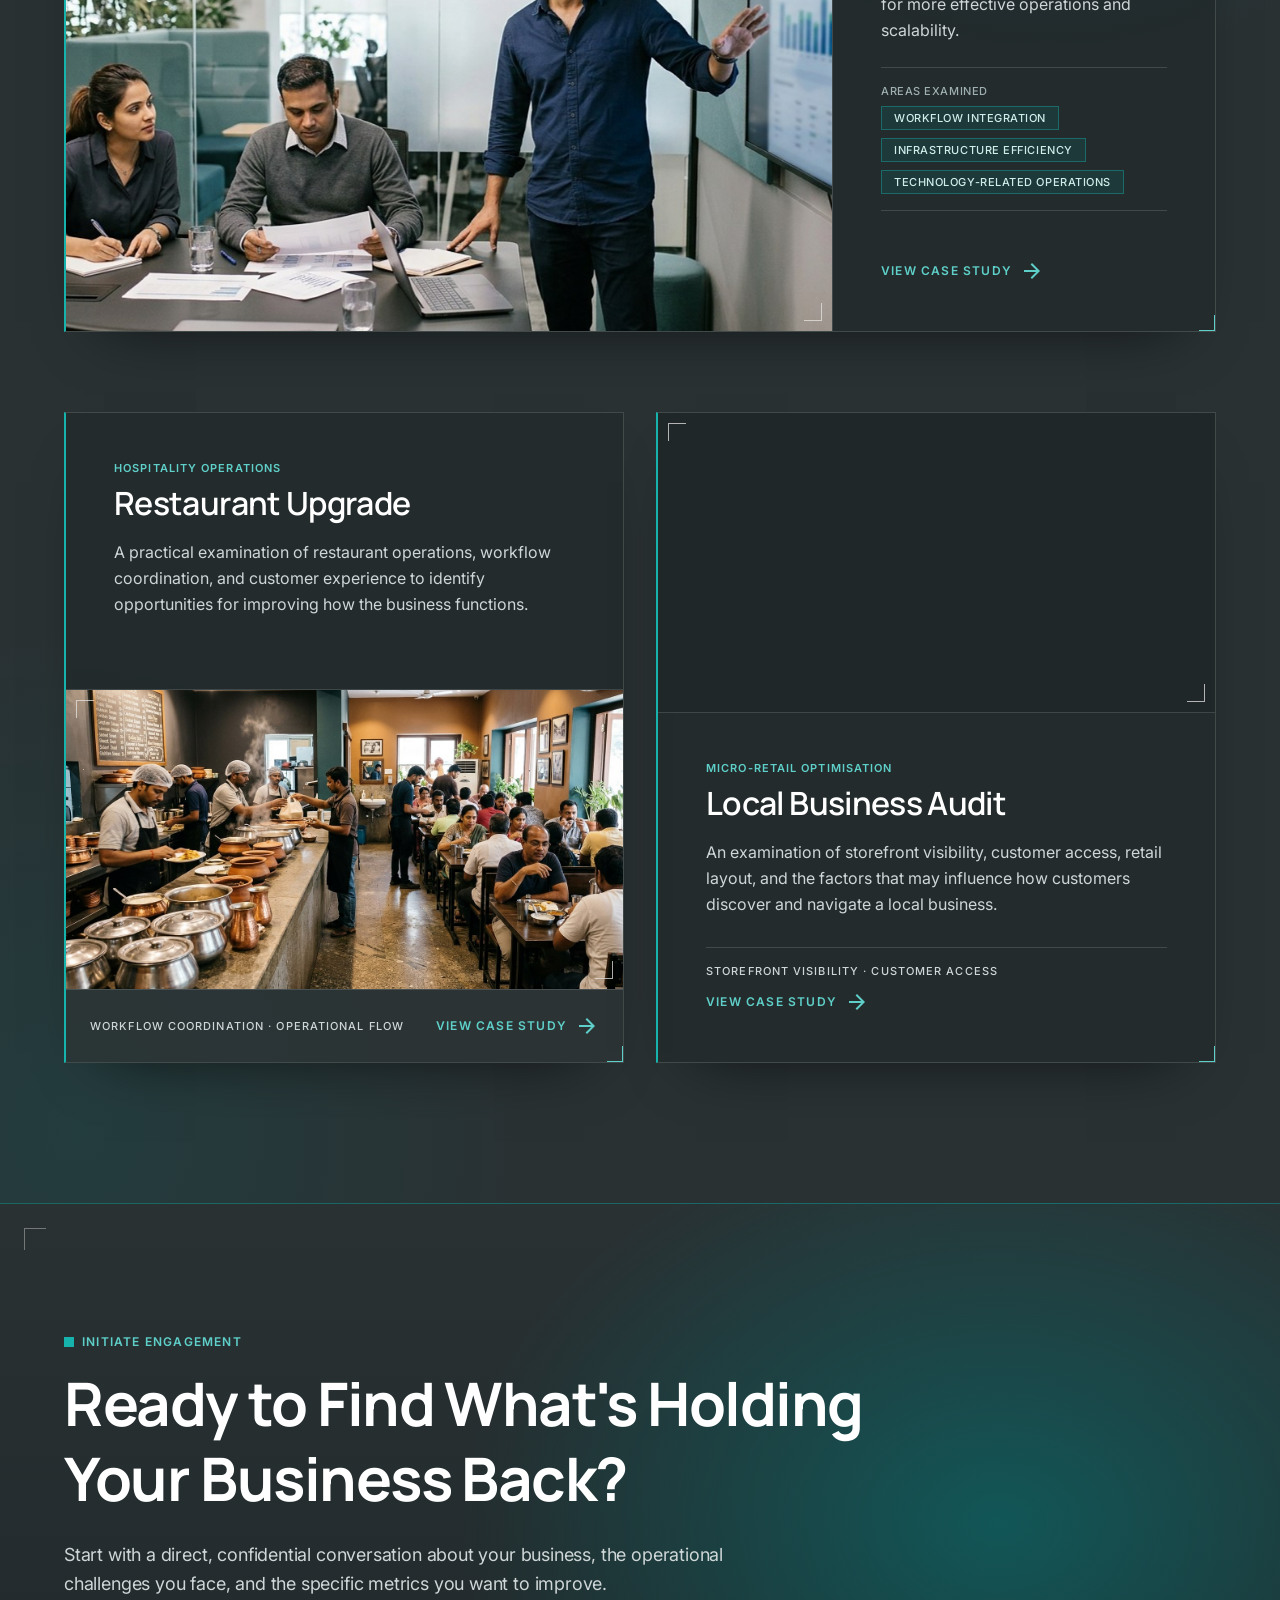
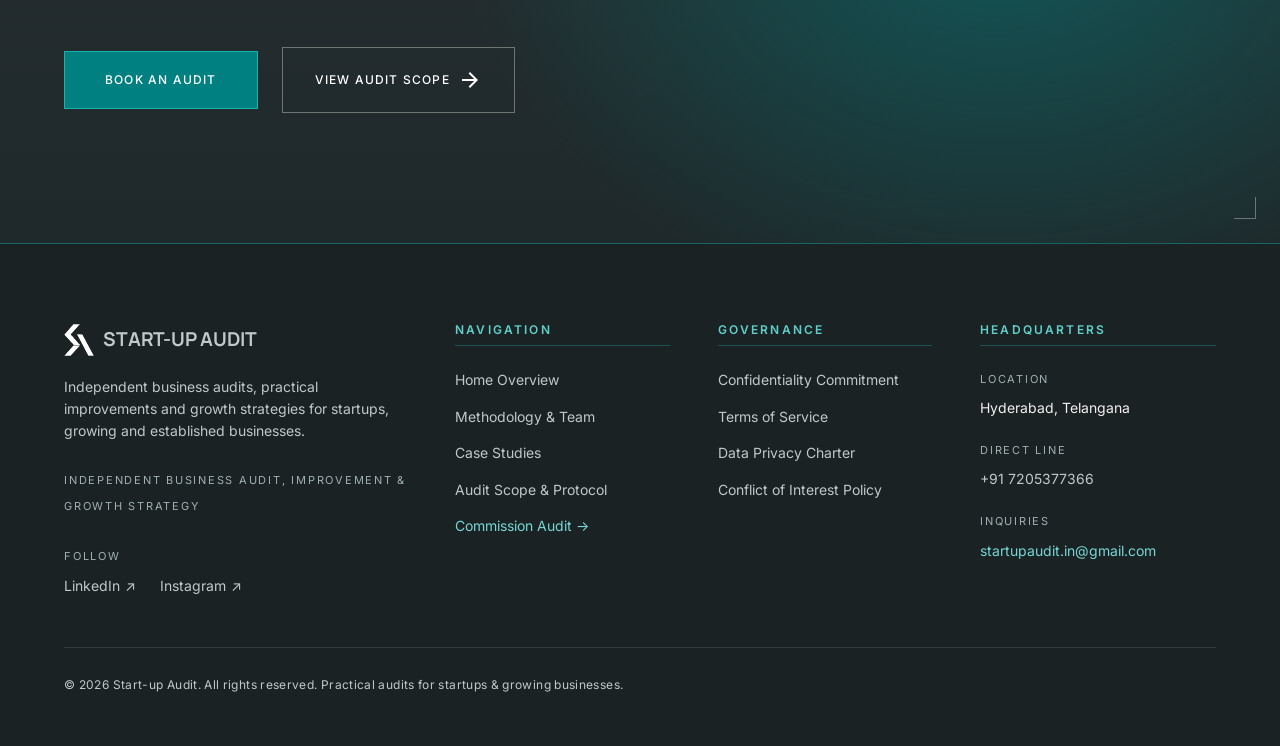
==== commit 3cda4284: "Phone: restore original editorial Inside the Business (3D stays on tablet/desktop) Co-Authored-By: C" ====
--- a/index.html
+++ b/index.html
@@ -351,6 +351,265 @@
 </div>
 </div>
 </div>
+<!-- Original editorial layout, shown on phones only (the 3D above is for tablet and desktop). -->
+<div class="max-w-[1440px] mx-auto px-margin sa-edit">
+<!-- Section Master Header -->
+<div class="pb-12 md:pb-16 mb-10 lg:mb-28 border-b border-[#293133]/20 flex flex-col md:flex-row md:items-end justify-between gap-6">
+<div>
+<div class="flex items-center gap-2 mb-3">
+<span class="w-2 h-2 bg-[#008080]"></span>
+<span class="font-label-md text-xs uppercase tracking-widest text-[#008080] font-semibold">■ WHAT WE EXAMINE / FIELD DOSSIER</span>
+</div>
+<h2 data-text-reveal class="font-display-lg text-[32px] sm:text-4xl lg:text-6xl text-[#293133] font-bold tracking-tight">Inside the Business</h2>
+</div>
+<p class="font-body-md text-body-md text-[#4A5254] max-w-md leading-relaxed">
+    A business growth and operations audit for leadership teams facing stalled growth, workflow bottlenecks, or customer acquisition challenges.
+  </p>
+</div>
+<div class="sa-hscroll sa-chapter-track flex items-start gap-4 overflow-x-auto snap-x snap-mandatory pb-6 md:block md:overflow-visible md:pb-0" aria-label="Audit chapters">
+<!-- ================= CHAPTER 01 ================= -->
+<div class="sa-chapter relative shrink-0 w-[88%] snap-start md:w-auto md:shrink mb-0 md:mb-14 lg:mb-36">
+<!-- Top chapter marker hairline -->
+<div class="flex flex-wrap items-center justify-between gap-x-4 gap-y-1 pb-4 mb-8 border-b border-[#293133]/15">
+<div class="flex items-center gap-3">
+<span class="font-label-md text-xs uppercase tracking-widest text-[#008080] font-bold whitespace-nowrap">CHAPTER 01</span>
+<span class="text-[#293133]/30">/</span>
+<span class="font-label-sm text-label-sm uppercase tracking-widest text-[#4A5254]">IDENTITY &amp; TOUCHPOINTS</span>
+</div>
+<span class="font-label-sm text-label-sm uppercase tracking-widest text-[#293133]/40 whitespace-nowrap">STAGE 01 OF 06</span>
+</div>
+<!-- Oversized cinematic landscape occupying ~80-85% width -->
+<div class="relative w-full lg:w-[85%] ml-auto aspect-[4/3] sm:aspect-[16/9] lg:aspect-[21/9] lg:min-h-[460px] max-h-[520px] bg-[#E0DFDC] overflow-hidden" data-img-reveal>
+<img src="assets/img/ch1-brand-storefront.jpg" alt="A modern independent clothing boutique with a glass shopfront on a busy neighbourhood street." loading="lazy" decoding="async" class="w-full h-full object-cover object-center">
+</div>
+<!-- Architectural Overlapping Text Plate (Lower-Left) -->
+<div class="mt-6 lg:mt-0 lg:absolute lg:bottom-[-36px] lg:left-0 lg:w-[500px] z-20 bg-[#FFFFFF] p-5 sm:p-8 lg:p-10 border border-[#293133]/20 shadow-sm">
+<div class="flex items-start justify-between mb-4">
+<span class="font-display-lg text-4xl lg:text-5xl font-bold text-[#008080] leading-none">01</span>
+<span class="font-label-sm text-[10px] tracking-widest uppercase text-[#4A5254] border border-[#293133]/15 px-2 py-0.5">BRAND &amp; DIGITAL PRESENCE</span>
+</div>
+<h3 data-text-reveal class="font-headline-lg text-xl lg:text-3xl text-[#293133] font-bold mb-3 leading-tight">Brand &amp; Digital Presence Audit</h3>
+<p class="font-body-md text-body-md text-[#4A5254] leading-relaxed mb-6">
+      We review your website, search and social presence, brand message and customer journey to find gaps that make it harder for the right customers to find and trust you.
+    </p>
+<a class="group inline-flex items-center gap-2 font-label-md text-xs uppercase tracking-widest text-[#293133] hover:text-[#008080] font-semibold transition-colors" href="audit-scope.html#brand-digital-presence">
+<span class="">Explore audit →</span>
+</a>
+</div>
+</div>
+<!-- ================= CHAPTER 02 ================= -->
+<div class="sa-chapter relative pt-4 lg:pt-16 shrink-0 w-[88%] snap-start md:w-auto md:shrink mb-0 md:mb-14 lg:mb-36">
+<div class="flex flex-wrap items-center justify-between gap-x-4 gap-y-1 pb-4 mb-10 border-b border-[#293133]/15">
+<div class="flex items-center gap-3">
+<span class="font-label-md text-xs uppercase tracking-widest text-[#008080] font-bold whitespace-nowrap">CHAPTER 02</span>
+<span class="text-[#293133]/30">/</span>
+<span class="font-label-sm text-label-sm uppercase tracking-widest text-[#4A5254]">CAPITAL &amp; MARGIN INTEGRITY</span>
+</div>
+<span class="font-label-sm text-label-sm uppercase tracking-widest text-[#293133]/40 whitespace-nowrap">STAGE 02 OF 06</span>
+</div>
+<!-- Asymmetric Split: Generous Left Editorial + Tall Portrait Right Photo -->
+<div class="grid grid-cols-12 gap-8 lg:gap-14 items-center">
+<!-- Left Editorial Column -->
+<div class="col-span-12 lg:col-span-6 flex flex-col justify-center pr-0 lg:pr-8">
+<div class="text-[52px] lg:text-[100px] font-display-lg font-bold text-[#293133]/15 leading-none mb-2 select-none">
+        02
+      </div>
+<div class="font-label-md text-xs text-[#008080] font-bold tracking-widest uppercase mb-3">
+        02 — BUSINESS MODEL &amp; FINANCIAL REVIEW
+      </div>
+<h3 data-text-reveal class="font-headline-xl text-2xl lg:text-4xl text-[#293133] font-bold mb-5 leading-tight">
+        Business Model &amp; Financial Review
+      </h3>
+<div class="w-16 h-[2px] bg-[#008080] mb-6"></div>
+<p class="font-body-lg text-lg text-[#4A5254] leading-relaxed mb-8">
+        We examine the business model, pricing, margins and operating costs to find financial weak points early.
+      </p>
+<div>
+<a class="group inline-flex items-center gap-2 font-label-md text-xs uppercase tracking-widest text-[#293133] hover:text-[#008080] font-semibold transition-colors" href="audit-scope.html#business-model-financial-review">
+<span class="">Explore audit →</span>
+</a>
+</div>
+</div>
+<!-- Right Tall Portrait Photograph -->
+<div class="col-span-12 lg:col-span-6">
+<div class="relative w-full aspect-[4/3] lg:aspect-auto lg:h-[560px] bg-[#E0DFDC] overflow-hidden border border-[#293133]/20" data-img-reveal>
+<img src="assets/img/ch2-financial-ledger.jpg" alt="An overhead view of hands reviewing printed financial statements beside a calculator and a laptop showing a spreadsheet." loading="lazy" decoding="async" class="w-full h-full object-cover">
+<div class="absolute bottom-4 right-4 bg-[#293133]/85 text-white/90 px-3 py-1 font-label-sm text-[11px] uppercase tracking-wider backdrop-blur-sm">
+          FINANCIAL REVIEW
+        </div>
+</div>
+</div>
+</div>
+</div>
+<!-- ================= CHAPTER 03 ================= -->
+<div class="sa-chapter relative pt-6 shrink-0 w-[88%] snap-start md:w-auto md:shrink mb-0 md:mb-14 lg:mb-36">
+<div class="flex flex-wrap items-center justify-between gap-x-4 gap-y-1 pb-4 mb-8 border-b border-[#293133]/15">
+<div class="flex items-center gap-3">
+<span class="font-label-md text-xs uppercase tracking-widest text-[#008080] font-bold whitespace-nowrap">CHAPTER 03</span>
+<span class="text-[#293133]/30">/</span>
+<span class="font-label-sm text-label-sm uppercase tracking-widest text-[#4A5254]">CAPACITY &amp; THROUGHPUT</span>
+</div>
+<span class="font-label-sm text-label-sm uppercase tracking-widest text-[#293133]/40 whitespace-nowrap">STAGE 03 OF 06</span>
+</div>
+<!-- Grand Panoramic Image with Floating Dark Charcoal Block -->
+<div class="relative w-full min-h-[360px] lg:min-h-[540px] bg-[#293133] overflow-hidden border border-[#293133]/20 flex items-center lg:items-end">
+<!-- Panoramic Backroom Image -->
+<div class="absolute inset-0 z-0 overflow-hidden">
+<img src="assets/img/ch3-warehouse.jpg" alt="Two staff members packing and checking stock beside steel shelving in a small business stockroom." loading="lazy" decoding="async" data-parallax class="w-full h-full object-cover">
+</div>
+<!-- Subtle gradient to ensure legible overlay contrast -->
+<div class="absolute inset-0 z-10 pointer-events-none" style="background: linear-gradient(135deg, rgba(41,49,51,0.85) 0%, rgba(41,49,51,0.4) 60%, rgba(41,49,51,0.2) 100%);"></div>
+<!-- Floating Minimal Dark Charcoal Block (Top-left / Bottom-left anchored) -->
+<div class="relative z-20 m-6 lg:m-12 max-w-lg bg-[#293133]/95 backdrop-blur-sm p-5 sm:p-8 lg:p-10 border-l-4 border-[#008080] border-t border-r border-b border-[#293133]">
+<div class="flex items-center justify-between mb-4">
+<span class="font-display-lg text-4xl lg:text-5xl font-bold text-[#008080] leading-none">03</span>
+<span class="font-label-sm text-[10px] tracking-widest uppercase text-[#dce4e6]/70">OPERATIONAL AUDIT</span>
+</div>
+<h3 data-text-reveal class="font-headline-lg text-xl lg:text-3xl text-[#FFFFFF] font-bold mb-3 leading-tight">Operational &amp; Workflow Audit</h3>
+<p class="font-body-md text-body-md text-[#dce4e6] leading-relaxed mb-6">
+        We map key workflows, handoffs, delays and responsibilities to find bottlenecks, then suggest prioritised improvements with practical timelines.
+      </p>
+<a class="group inline-flex items-center gap-2 font-label-md text-xs uppercase tracking-widest text-[#008080] hover:text-[#FFFFFF] font-semibold transition-colors" href="audit-scope.html#operational-workflow-audit">
+<span class="">Explore audit →</span>
+</a>
+</div>
+</div>
+</div>
+<!-- ================= CHAPTER 04 ================= -->
+<div class="sa-chapter relative pt-6 shrink-0 w-[88%] snap-start md:w-auto md:shrink mb-0 md:mb-14 lg:mb-36">
+<div class="flex flex-wrap items-center justify-between gap-x-4 gap-y-1 pb-4 mb-10 border-b border-[#293133]/15">
+<div class="flex items-center gap-3">
+<span class="font-label-md text-xs uppercase tracking-widest text-[#008080] font-bold whitespace-nowrap">CHAPTER 04</span>
+<span class="text-[#293133]/30">/</span>
+<span class="font-label-sm text-label-sm uppercase tracking-widest text-[#4A5254]">JOURNEY &amp; RETENTION</span>
+</div>
+<span class="font-label-sm text-label-sm uppercase tracking-widest text-[#293133]/40 whitespace-nowrap">STAGE 04 OF 06</span>
+</div>
+<!-- Classic Magazine Split: Left Photo, Right Whitespace & Headline -->
+<div class="grid grid-cols-12 gap-8 lg:gap-14 items-center">
+<!-- Left Expansive Photograph -->
+<div class="col-span-12 lg:col-span-7 order-2 lg:order-1">
+<div class="relative w-full aspect-[4/3] lg:aspect-[16/11] bg-[#E0DFDC] overflow-hidden border border-[#293133]/20" data-img-reveal>
+<img src="assets/img/ch4-service-point.jpg" alt="A cafe owner handing a paper bag across the counter to a smiling customer." loading="lazy" decoding="async" class="w-full h-full object-cover">
+<div class="absolute top-4 left-4 bg-[#293133] text-white px-3 py-1 font-label-sm text-[11px] uppercase tracking-widest font-semibold border-l-2 border-[#008080]">
+          SERVICE POINT MAPPING
+        </div>
+</div>
+</div>
+<!-- Right Typography & Whitespace -->
+<div class="col-span-12 lg:col-span-5 order-1 lg:order-2 pl-0 lg:pl-6">
+<div class="text-[52px] lg:text-[100px] font-display-lg font-bold text-[#293133]/15 leading-none mb-2 select-none">
+        04
+      </div>
+<div class="font-label-md text-xs text-[#008080] font-bold tracking-widest uppercase mb-3">
+        04 — CUSTOMER EXPERIENCE AUDIT
+      </div>
+<h3 data-text-reveal class="font-headline-xl text-2xl lg:text-4xl text-[#293133] font-bold mb-5 leading-tight">
+        Customer Experience Audit
+      </h3>
+<div class="w-16 h-[2px] bg-[#008080] mb-6"></div>
+<p class="font-body-lg text-lg text-[#4A5254] leading-relaxed mb-8">
+        We trace the customer journey from discovery to enquiry, purchase and repeat business to find friction limiting acquisition or loyalty.
+      </p>
+<div>
+<a class="group inline-flex items-center gap-2 font-label-md text-xs uppercase tracking-widest text-[#293133] hover:text-[#008080] font-semibold transition-colors" href="audit-scope.html#customer-experience-audit">
+<span class="">Explore audit →</span>
+</a>
+</div>
+</div>
+</div>
+</div>
+<!-- ================= CHAPTER 05 ================= -->
+<div class="sa-chapter relative pt-6 shrink-0 w-[88%] snap-start md:w-auto md:shrink mb-0 md:mb-14 lg:mb-36">
+<div class="flex flex-wrap items-center justify-between gap-x-4 gap-y-1 pb-4 mb-10 border-b border-[#293133]/15">
+<div class="flex items-center gap-3">
+<span class="font-label-md text-xs uppercase tracking-widest text-[#008080] font-bold whitespace-nowrap">CHAPTER 05</span>
+<span class="text-[#293133]/30">/</span>
+<span class="font-label-sm text-label-sm uppercase tracking-widest text-[#4A5254]">CONVERSION &amp; RETENTION</span>
+</div>
+<span class="font-label-sm text-label-sm uppercase tracking-widest text-[#293133]/40 whitespace-nowrap">STAGE 05 OF 06</span>
+</div>
+<!-- Unexpected Editorial Cadence: Narrow Vertical Photo + Baseline-Aligned Text Composition -->
+<div class="grid grid-cols-12 gap-8 lg:gap-14 items-end">
+<!-- Narrow Vertical Photograph -->
+<div class="col-span-12 lg:col-span-4">
+<div class="relative w-full aspect-[4/3] lg:aspect-auto lg:h-[480px] bg-[#E0DFDC] overflow-hidden border border-[#293133]/20" data-img-reveal>
+<img src="assets/img/ch5-botanical-storefront.jpg" alt="An inviting neighbourhood shop with large windows, planters and cafe seating on the pavement." loading="lazy" decoding="async" class="w-full h-full object-cover">
+<div class="absolute bottom-4 left-4 bg-[#293133] text-white px-3 py-1 font-label-sm text-[10px] uppercase tracking-widest font-semibold border-l-2 border-[#008080]">
+          COMMUNICATION CADENCE
+        </div>
+</div>
+</div>
+<!-- Sculptural Baseline-Aligned Text Composition -->
+<div class="col-span-12 lg:col-span-8 pb-4">
+<!-- Big Sculptural Numeral 05 anchored to hairline rule -->
+<div class="flex items-baseline gap-6 border-b-2 border-[#293133] pb-2 mb-8">
+<span class="font-display-lg text-6xl lg:text-9xl font-bold text-[#008080] leading-none select-none">05</span>
+<div class="flex-1">
+<span class="font-label-md text-xs uppercase tracking-widest text-[#4A5254] block mb-1">05 — MARKETING &amp; CUSTOMER RETENTION</span>
+<span class="font-label-sm text-[11px] uppercase tracking-wider text-[#008080] font-semibold">SUSTAINABLE REPEAT DEMAND</span>
+</div>
+</div>
+<div class="max-w-2xl">
+<h3 data-text-reveal class="font-headline-xl text-xl lg:text-3xl text-[#293133] font-bold mb-4">
+          Digital Marketing Audit &amp; Customer Acquisition
+        </h3>
+<p class="font-body-lg text-lg text-[#4A5254] leading-relaxed mb-6">
+          We review marketing channels, messaging and conversion paths to assess how customers are acquired, where prospects drop off and how retention can improve.
+        </p>
+<a class="group inline-flex items-center gap-2 font-label-md text-xs uppercase tracking-widest text-[#293133] hover:text-[#008080] font-semibold transition-colors" href="audit-scope.html#marketing-customer-retention">
+<span class="">Explore audit →</span>
+</a>
+</div>
+</div>
+</div>
+</div>
+<!-- ================= CHAPTER 06 ================= -->
+<div class="sa-chapter relative pt-6 shrink-0 w-[88%] snap-start md:w-auto md:shrink">
+<div class="flex flex-wrap items-center justify-between gap-x-4 gap-y-1 pb-4 mb-10 border-b border-[#293133]/15">
+<div class="flex items-center gap-3">
+<span class="font-label-md text-xs uppercase tracking-widest text-[#008080] font-bold whitespace-nowrap">CHAPTER 06</span>
+<span class="text-[#293133]/30">/</span>
+<span class="font-label-sm text-label-sm uppercase tracking-widest text-[#4A5254]">MACRO STRATEGY &amp; CAPITAL</span>
+</div>
+<span class="font-label-sm text-label-sm uppercase tracking-widest text-[#293133]/40 whitespace-nowrap">STAGE 06 OF 06 — FINALE</span>
+</div>
+<!-- Grand Finale: Bold Architectural Composition -->
+<div class="grid grid-cols-12 gap-8 lg:gap-14 items-center">
+<!-- Expansive Strategic Workshop Image -->
+<div class="col-span-12 lg:col-span-7">
+<div class="relative w-full aspect-[16/10] bg-[#E0DFDC] overflow-hidden border border-[#293133]/20" data-img-reveal>
+<img src="assets/img/case-technology-office.jpg" alt="Four colleagues gathered around a long table reviewing plans in a modern open office." loading="lazy" decoding="async" class="w-full h-full object-cover">
+<div class="absolute bottom-4 left-4 bg-[#293133] text-white px-3 py-1 font-label-sm text-[10px] uppercase tracking-widest font-semibold border-l-2 border-[#008080]">
+          PHASED EXPANSION FRAMEWORK
+        </div>
+</div>
+</div>
+<!-- Oversized Grand Finale Text Anchor -->
+<div class="col-span-12 lg:col-span-5 pr-0 lg:pr-4">
+<div class="text-[56px] lg:text-[120px] font-display-lg font-bold text-[#293133] leading-none mb-3 tracking-tighter">
+        06
+      </div>
+<div class="font-label-md text-xs text-[#008080] font-bold tracking-widest uppercase mb-3">
+        06 — GROWTH &amp; BUSINESS STRATEGY
+      </div>
+<h3 data-text-reveal class="font-headline-xl text-2xl lg:text-4xl text-[#293133] font-bold mb-4 leading-tight">
+        Growth &amp; Business Strategy
+      </h3>
+<div class="w-20 h-[3px] bg-[#008080] mb-6"></div>
+<p class="font-body-lg text-lg text-[#4A5254] leading-relaxed mb-8">
+        Where revenue exists but growth has stalled, we review positioning, capacity and past growth efforts to set practical priorities in a roadmap.
+      </p>
+<div>
+<a class="group inline-flex items-center gap-2 font-label-md text-xs uppercase tracking-widest text-[#293133] hover:text-[#008080] font-semibold transition-colors" href="audit-scope.html#growth-business-strategy">
+<span class="">Explore audit →</span>
+</a>
+</div>
+</div>
+</div>
+</div>
+</div><!-- /sa-hscroll -->
+</div>
 </section>
 <!-- =========================================================================
        SECTION E: AUDIT PROCESS (Pure White #FFFFFF)
--- a/assets/css/audit3d.css
+++ b/assets/css/audit3d.css
@@ -172,3 +172,11 @@
 @media (prefers-reduced-motion: reduce) {
   html:not(.sa-motion-on) .a3d *, html:not(.sa-motion-on) .a3d *::before, html:not(.sa-motion-on) .a3d *::after { animation: none !important; transition: none !important; }
 }
+
+/* Phones (and short landscape screens): original editorial section, no 3D. */
+.sa-edit { display: none; }
+@media (max-width: 639px), (max-height: 519px) {
+  #services.a3d-section { background: #E5E4E2; border-bottom: 1px solid rgba(41,49,51,.2); }
+  #services > .a3d { display: none !important; }
+  #services > .sa-edit { display: block; }
+}
